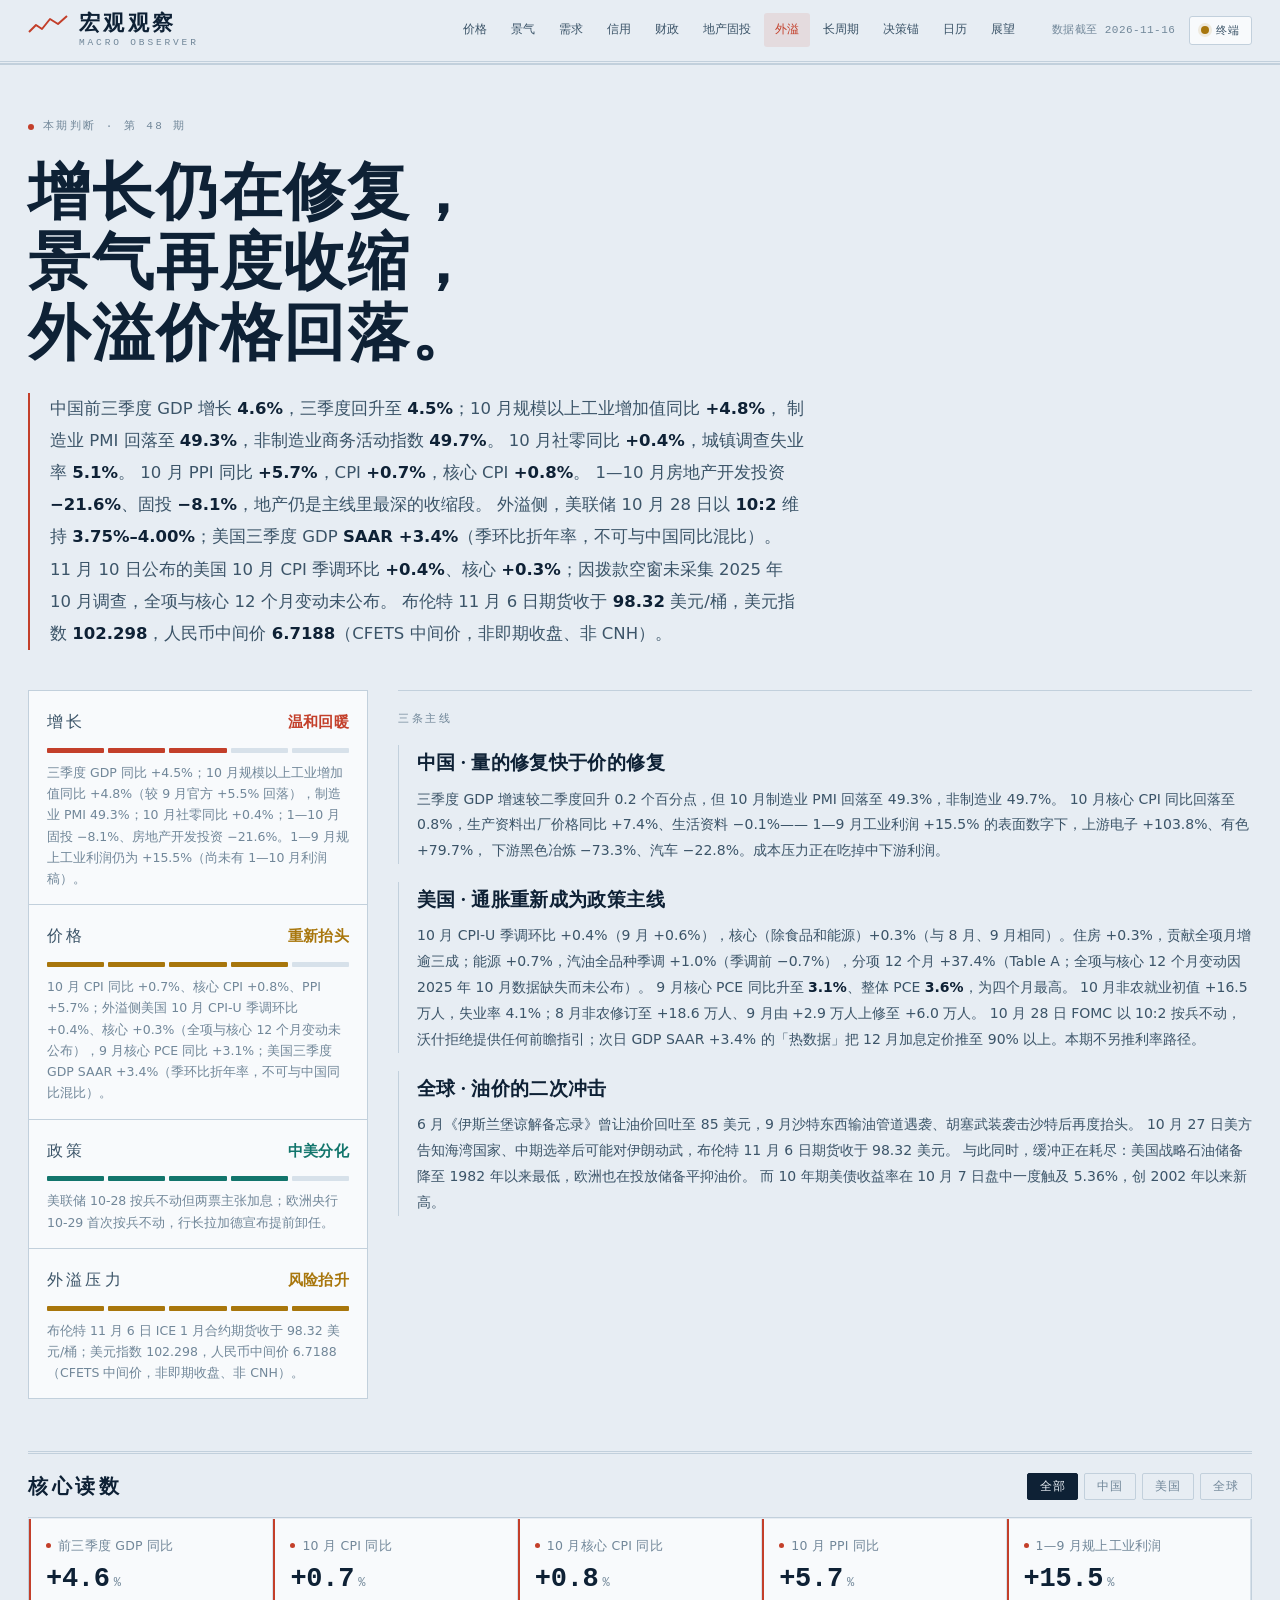
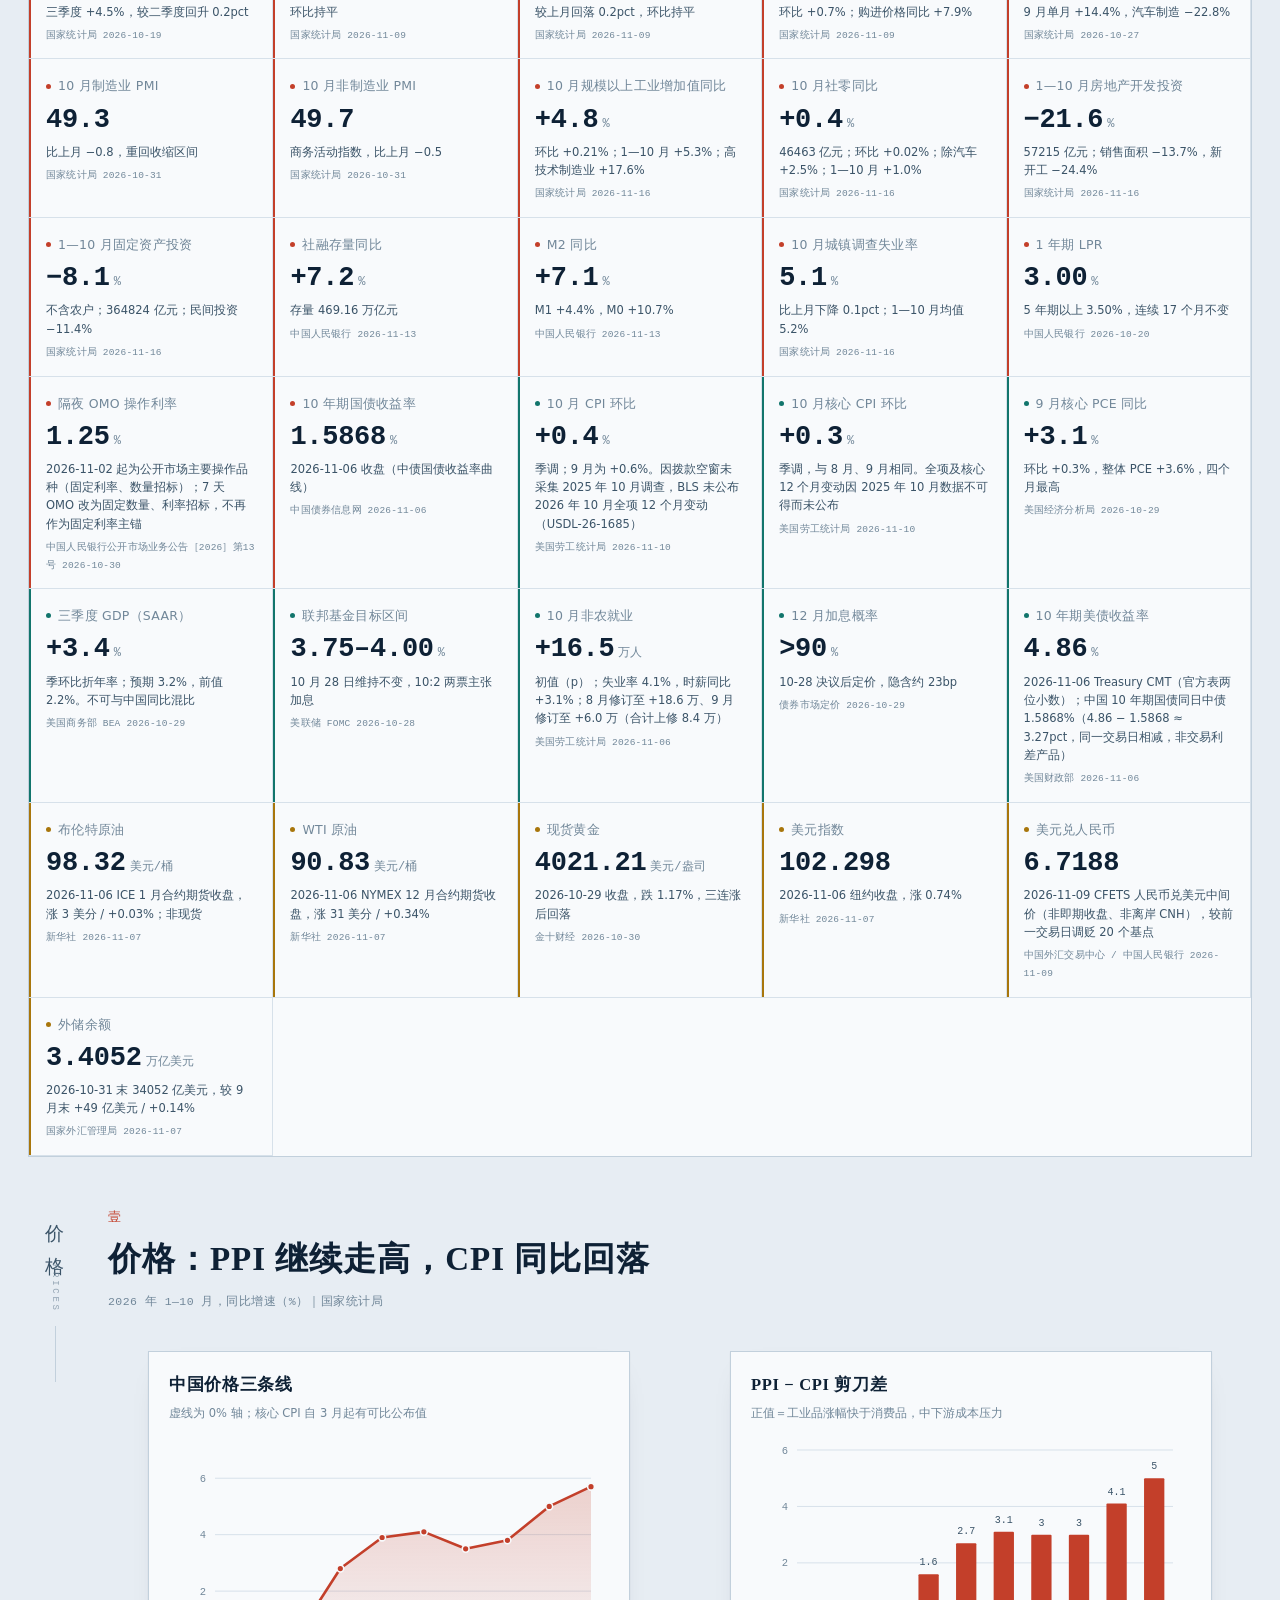
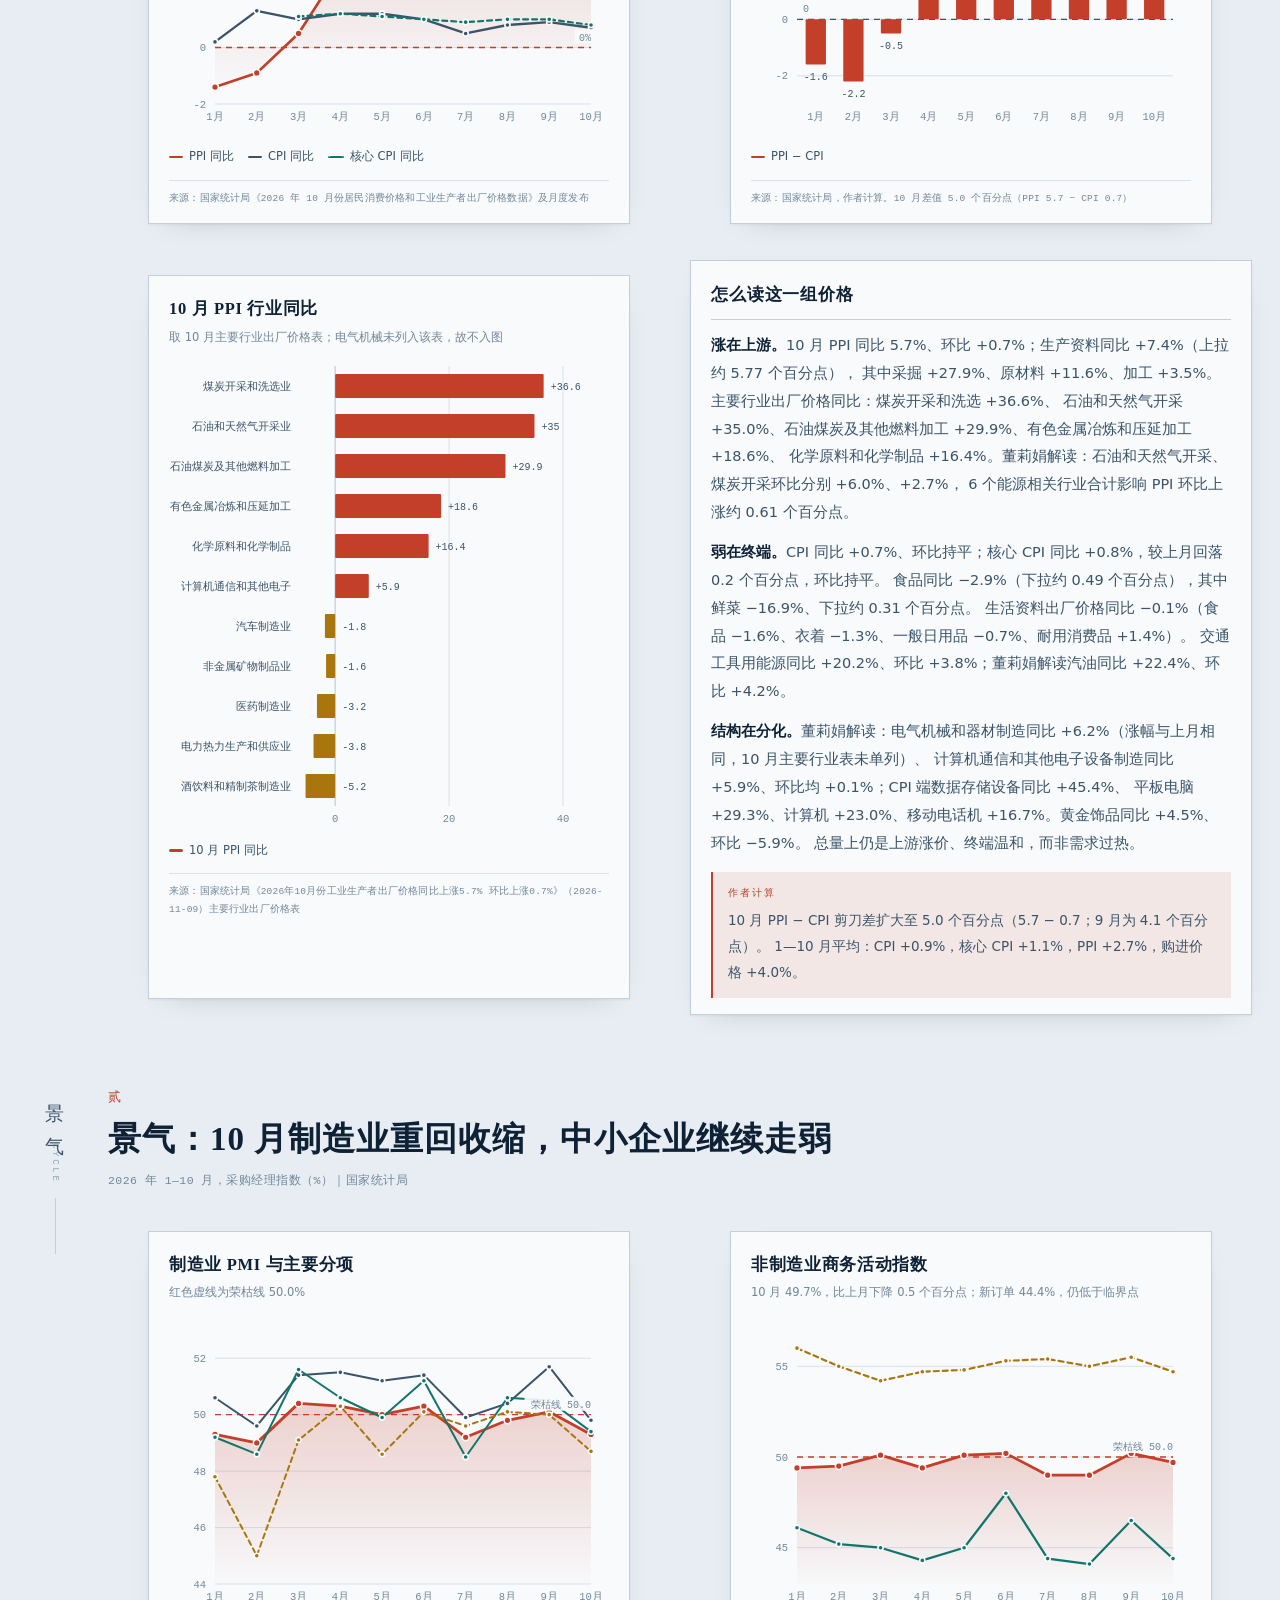
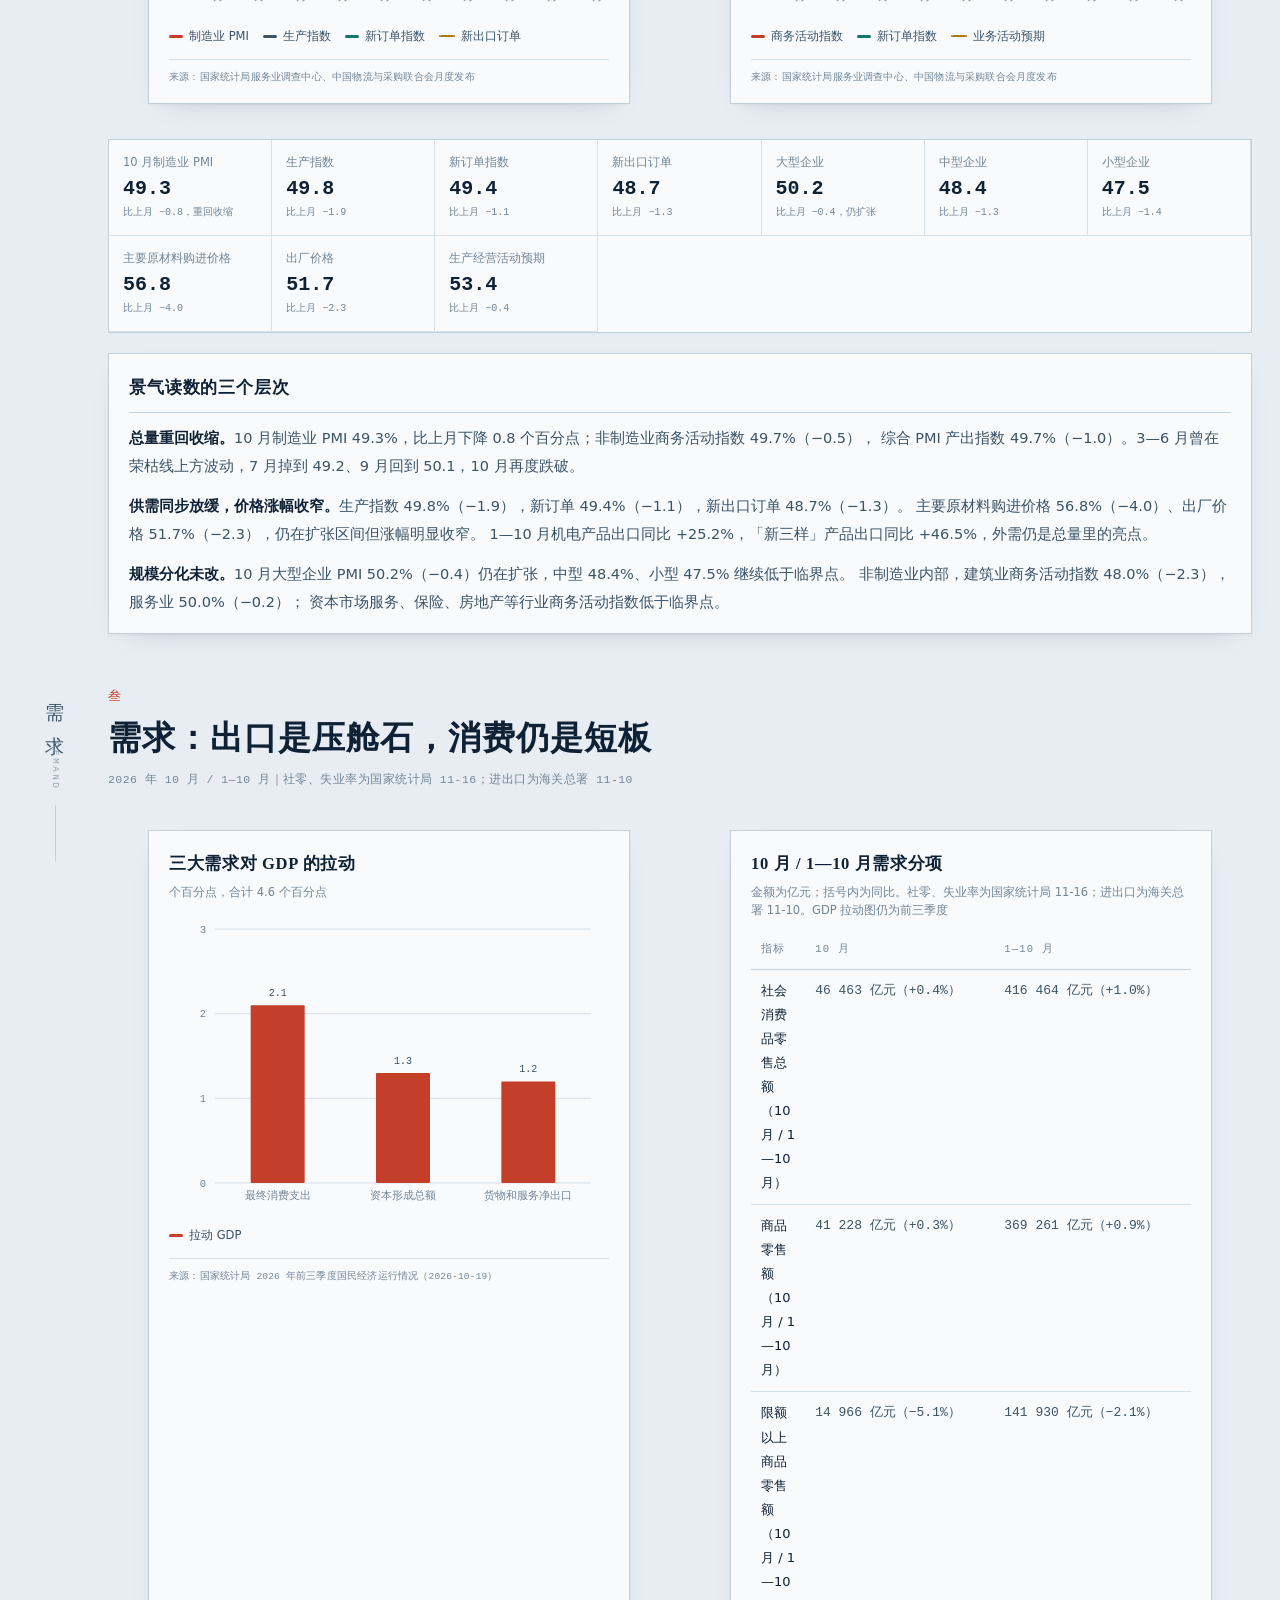
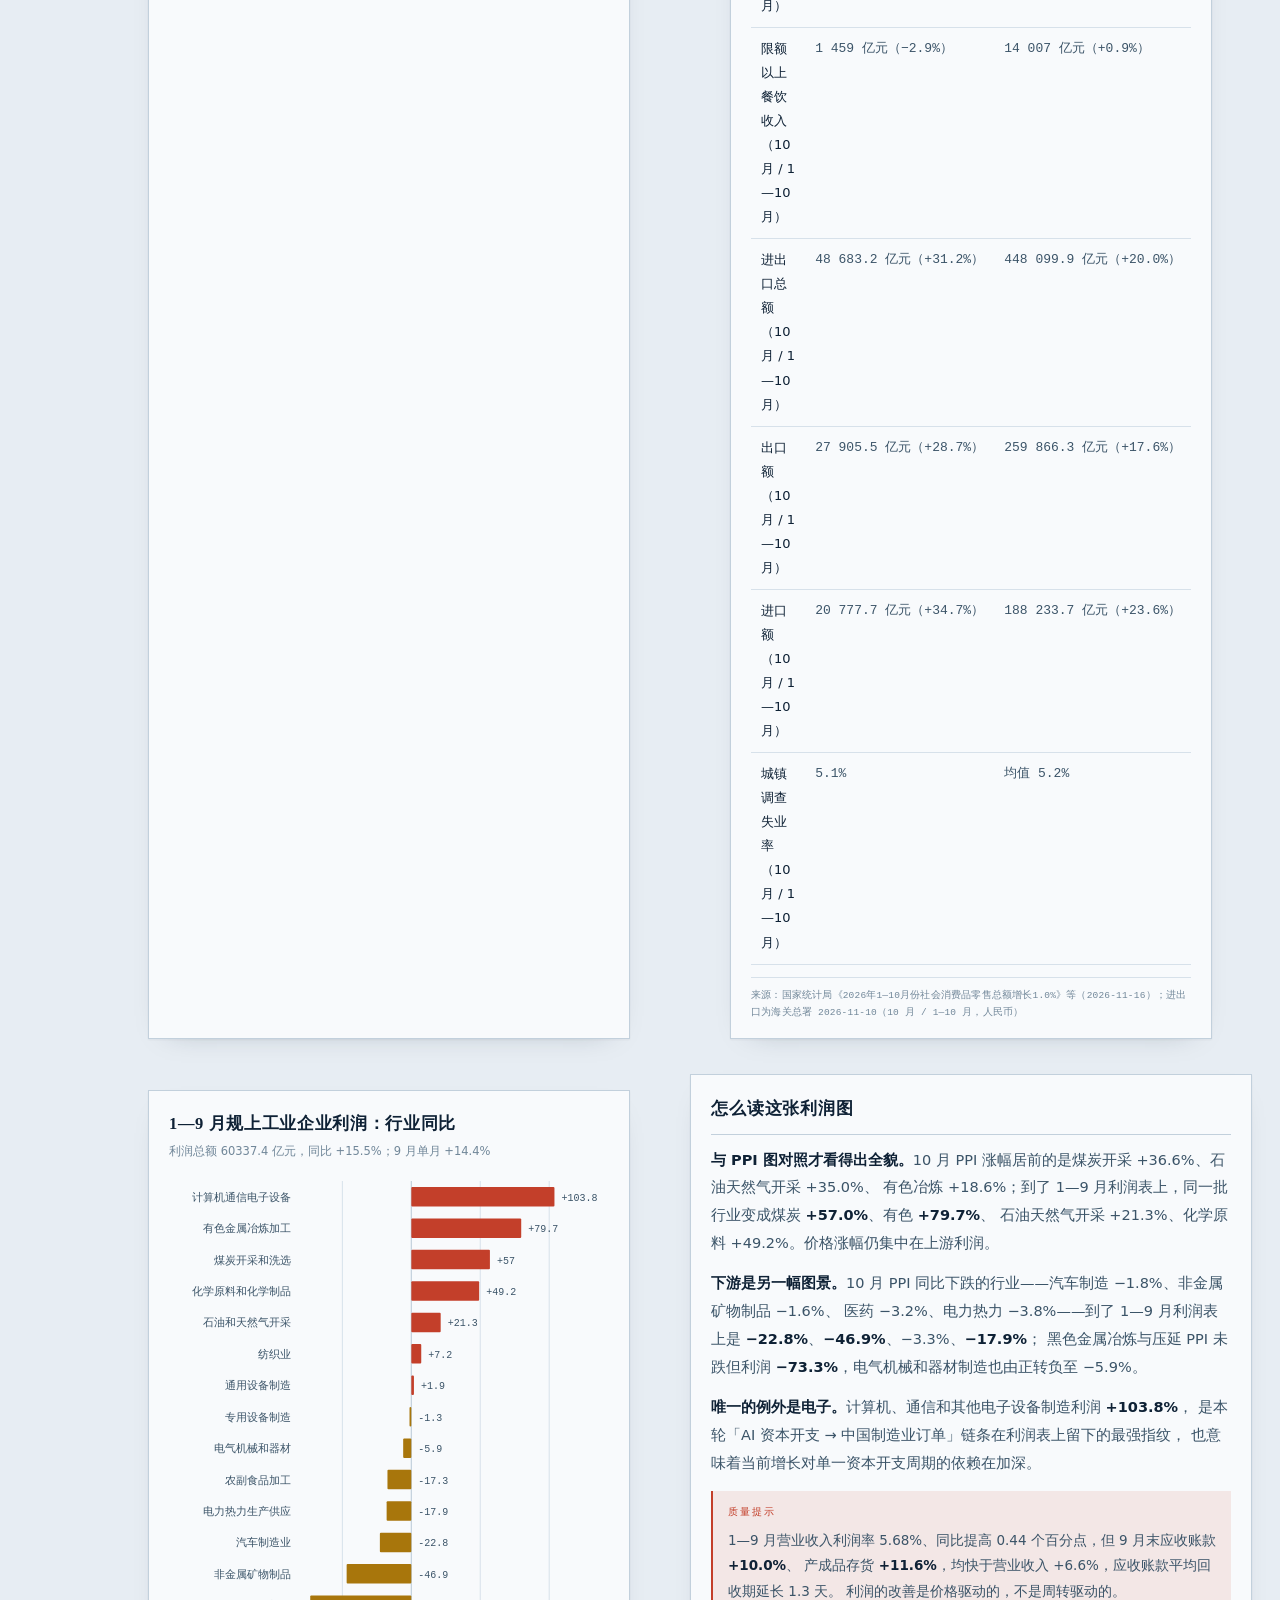
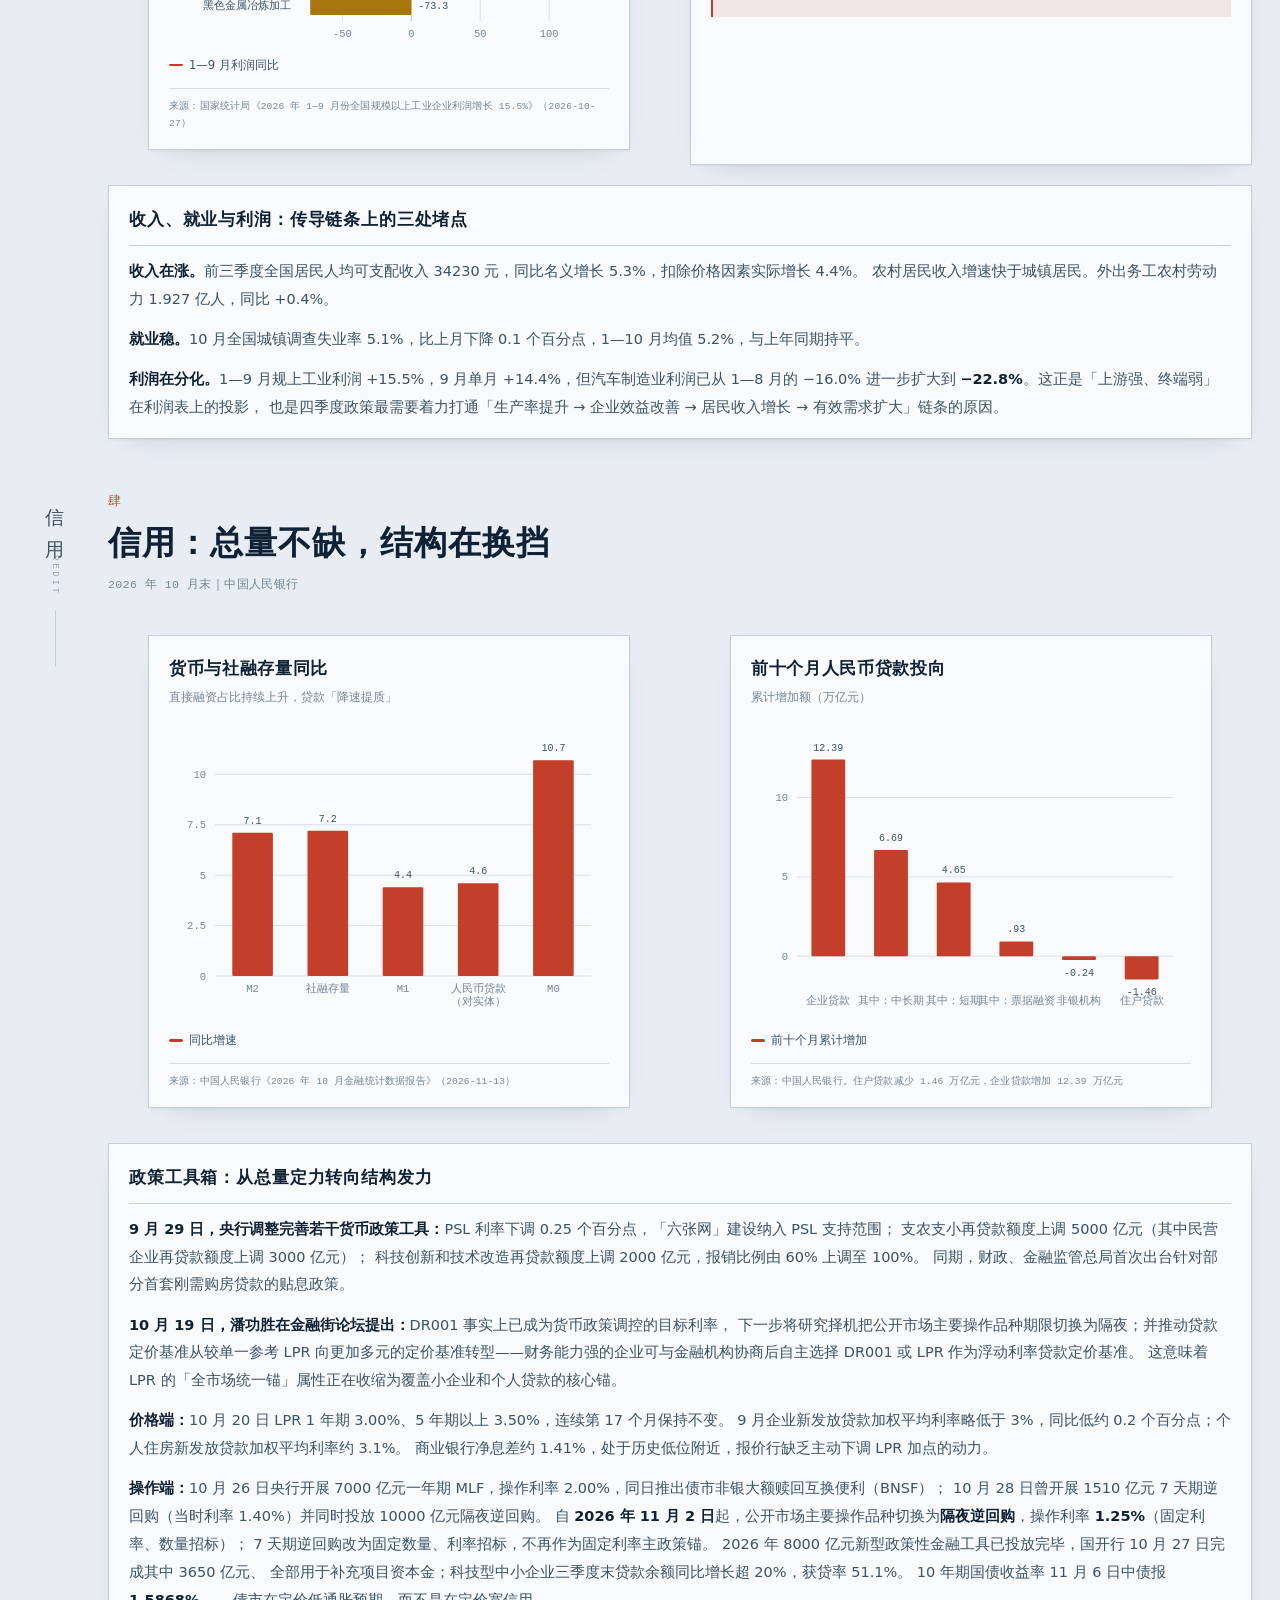
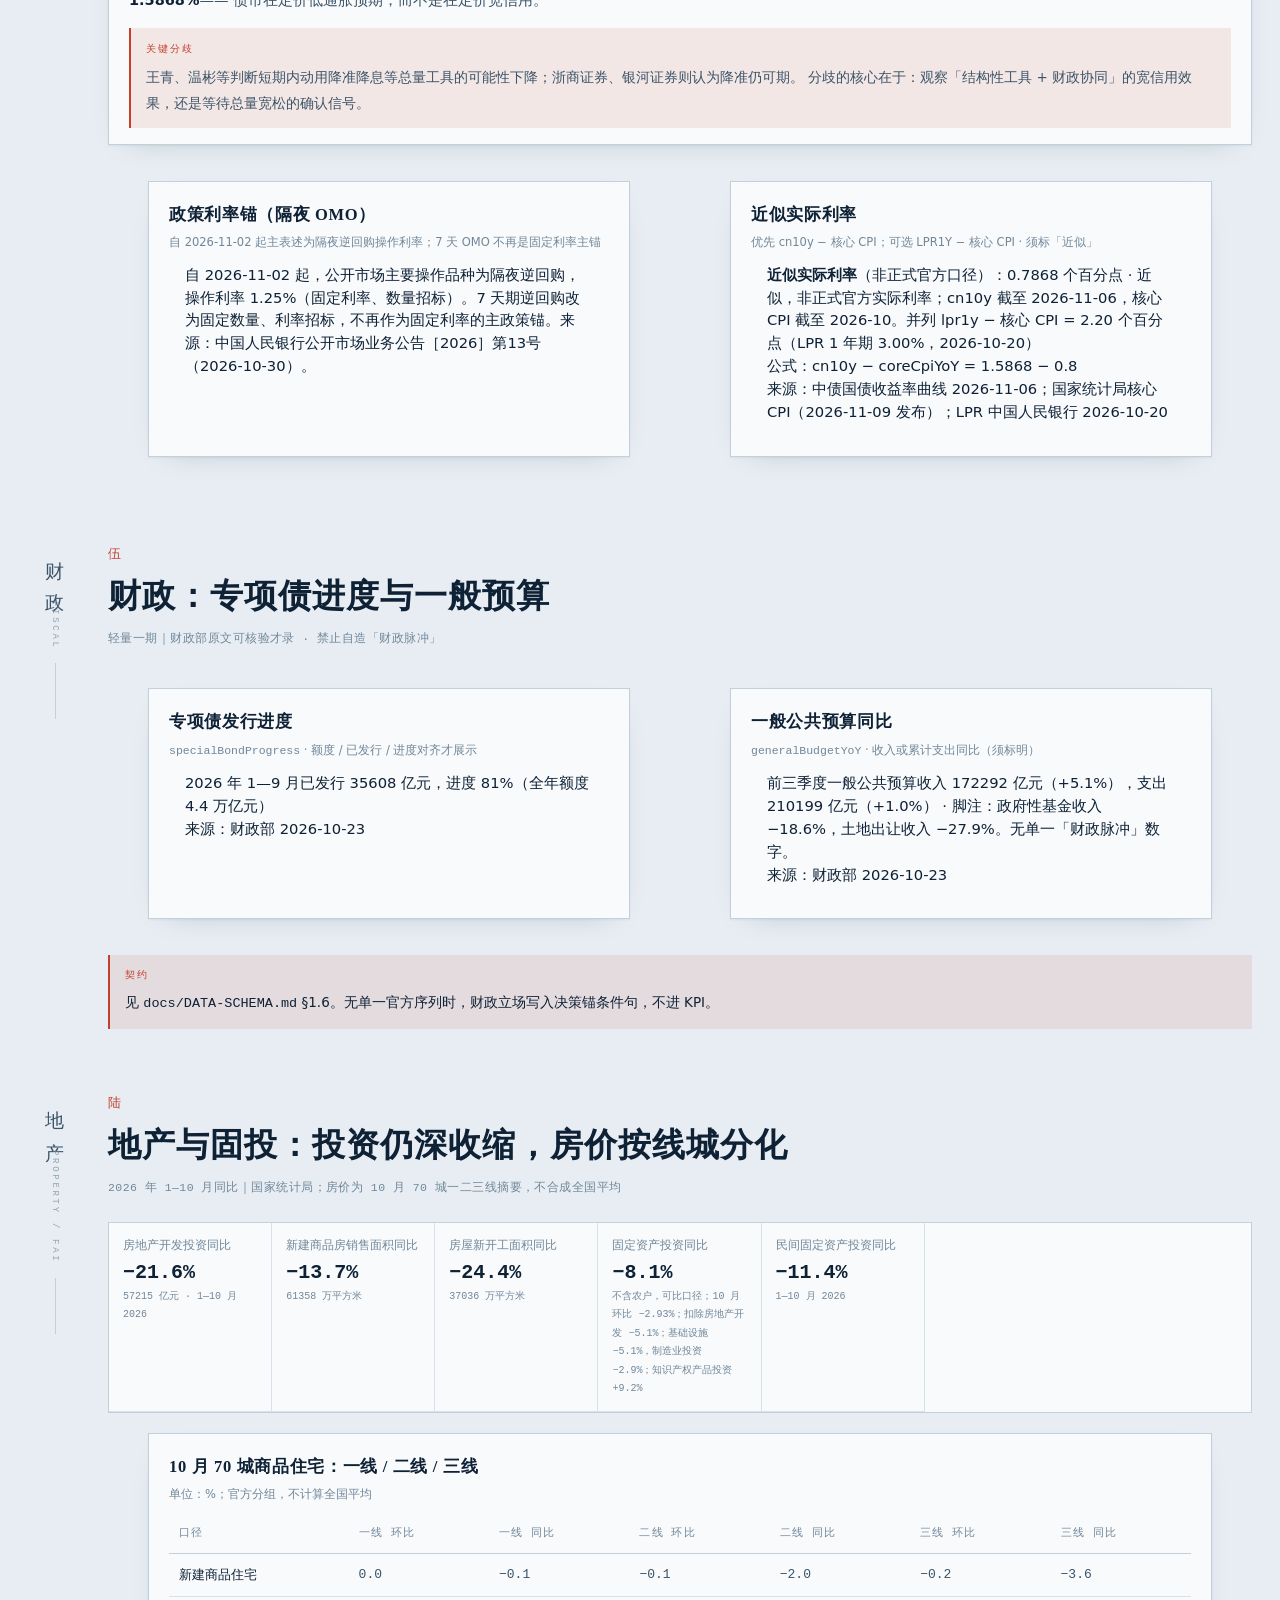
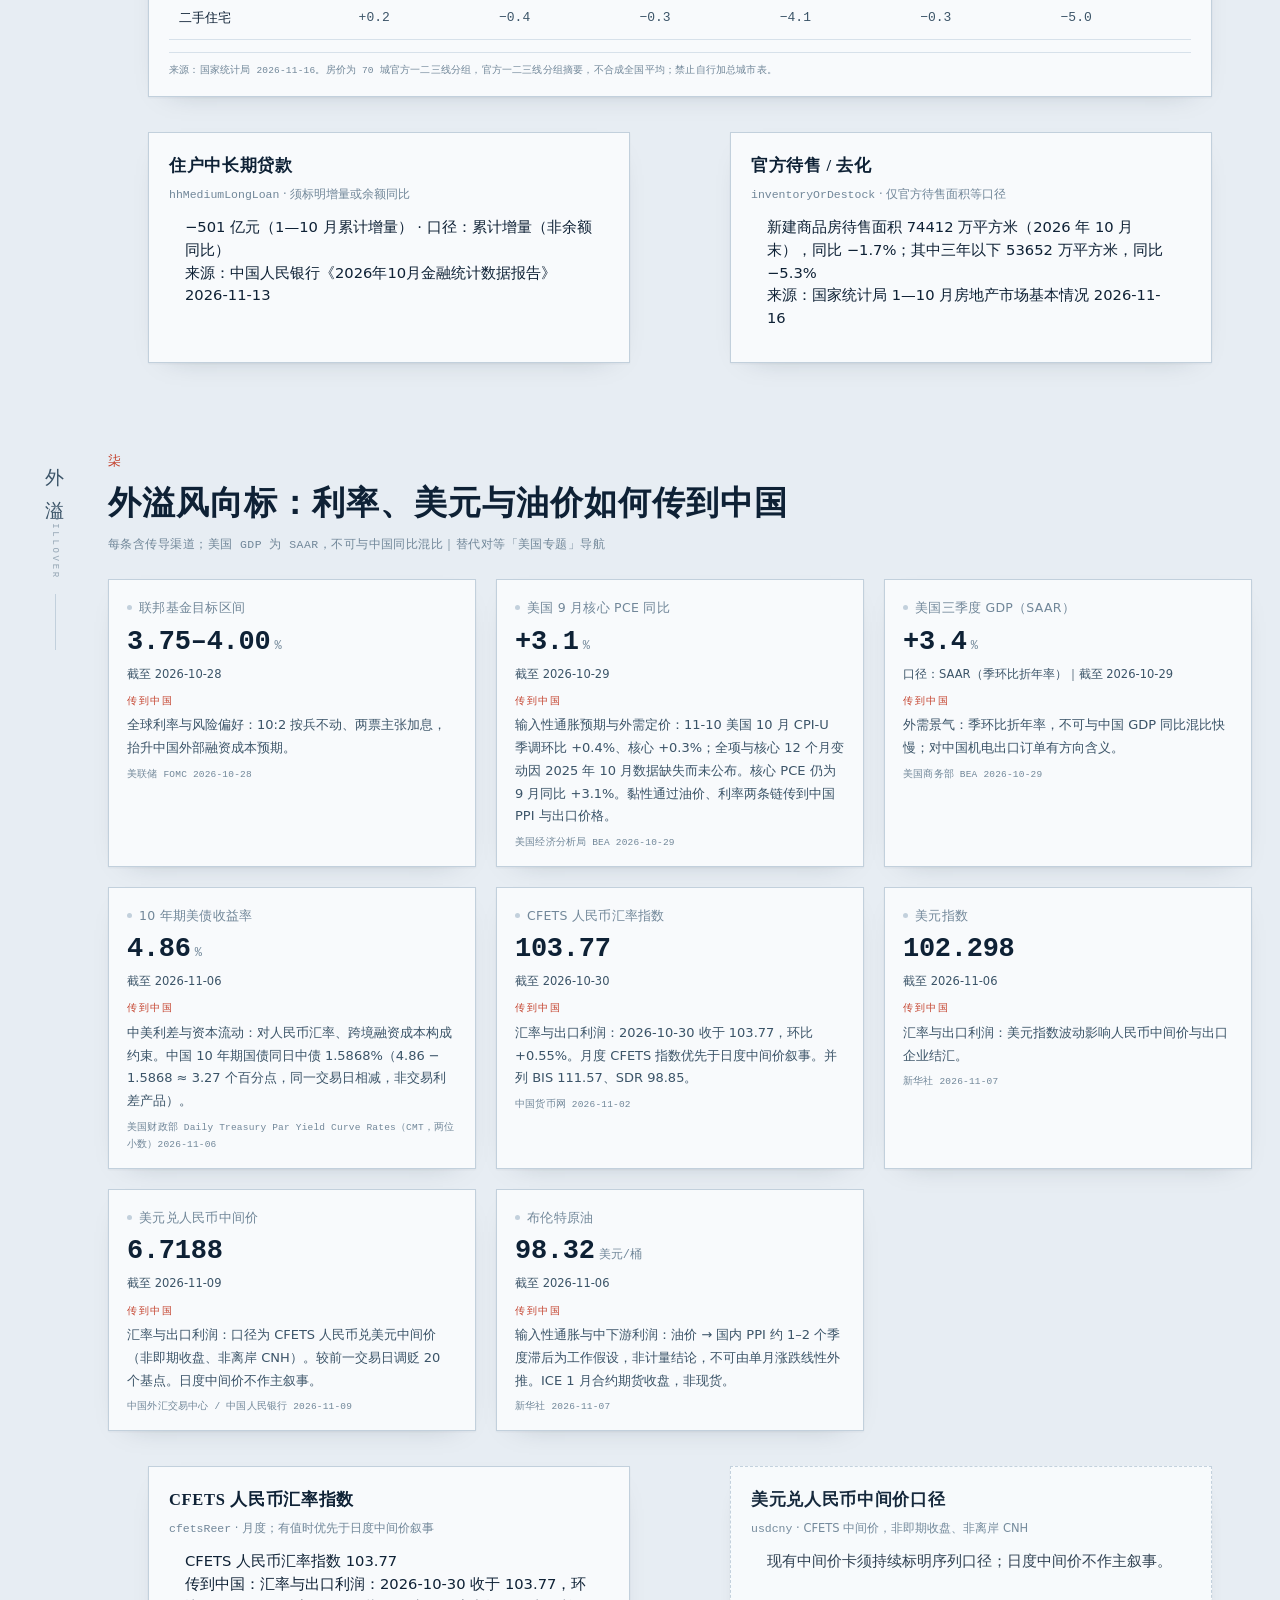
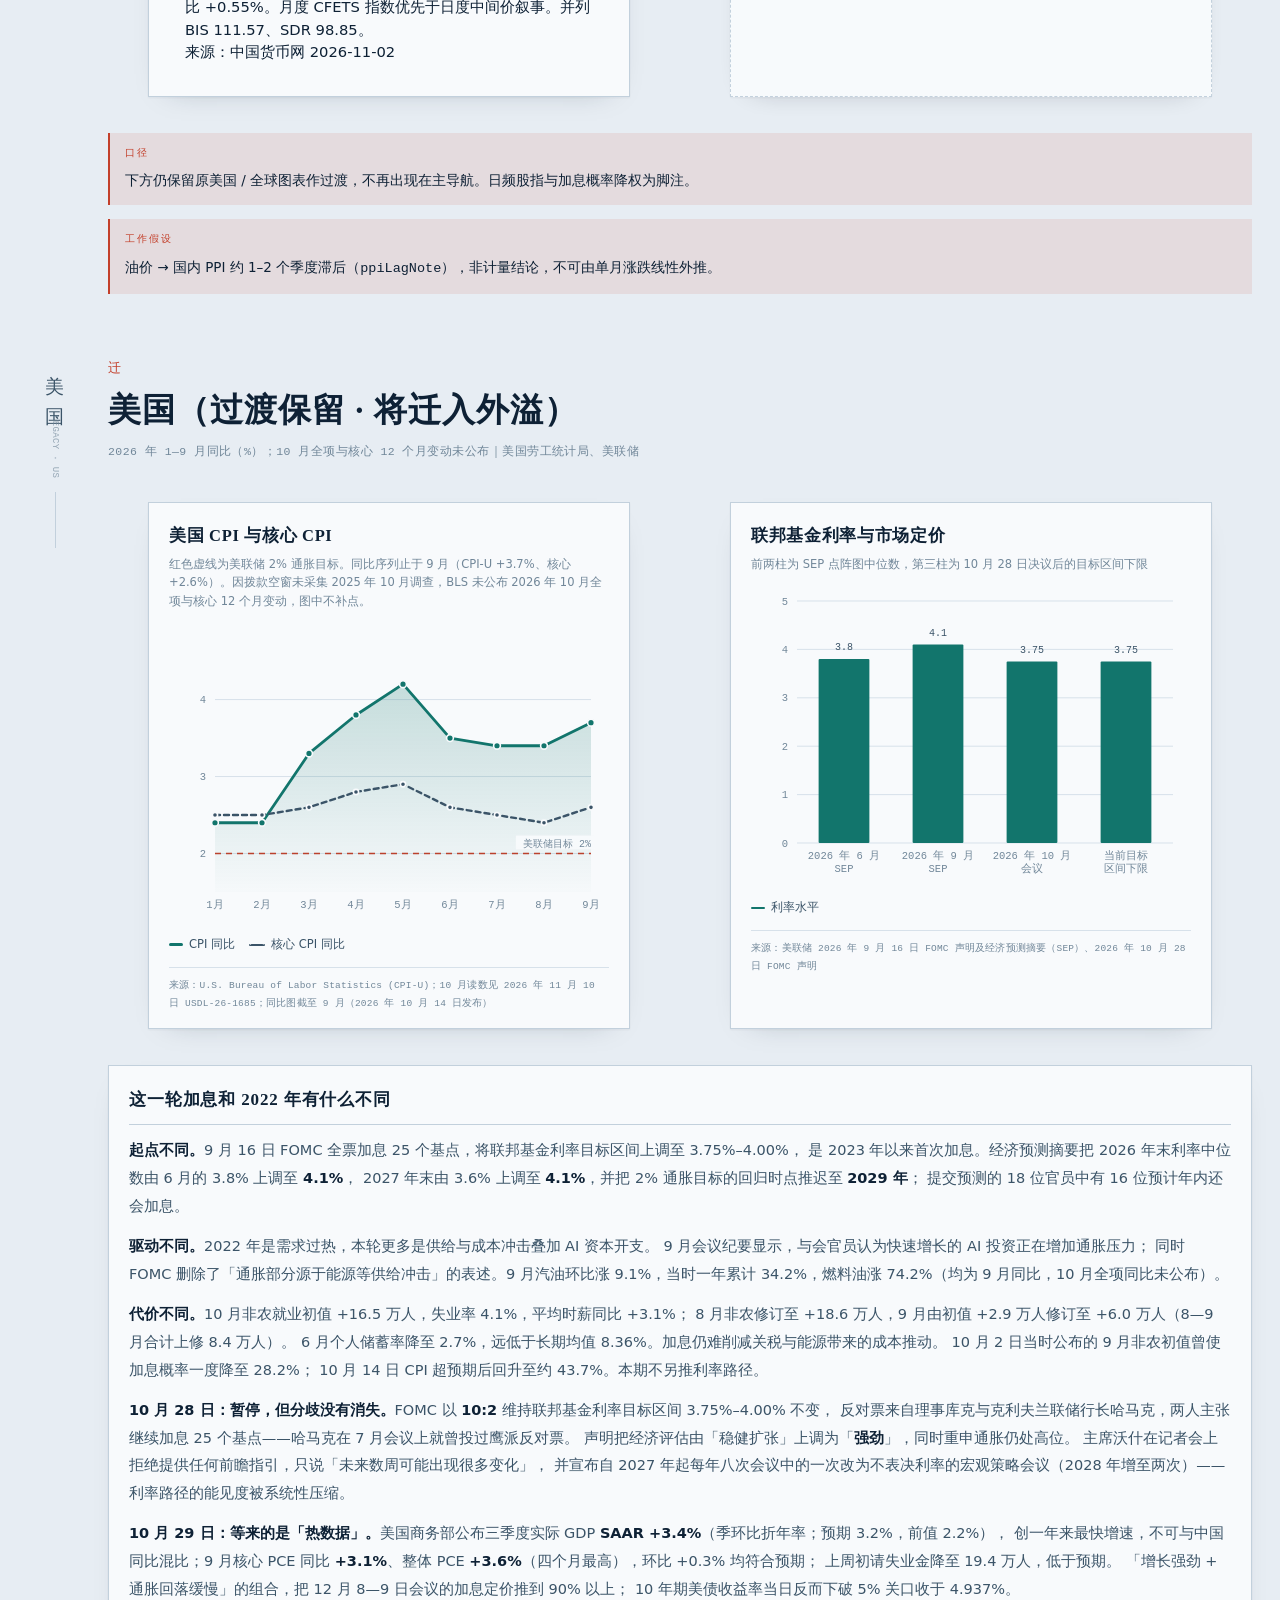
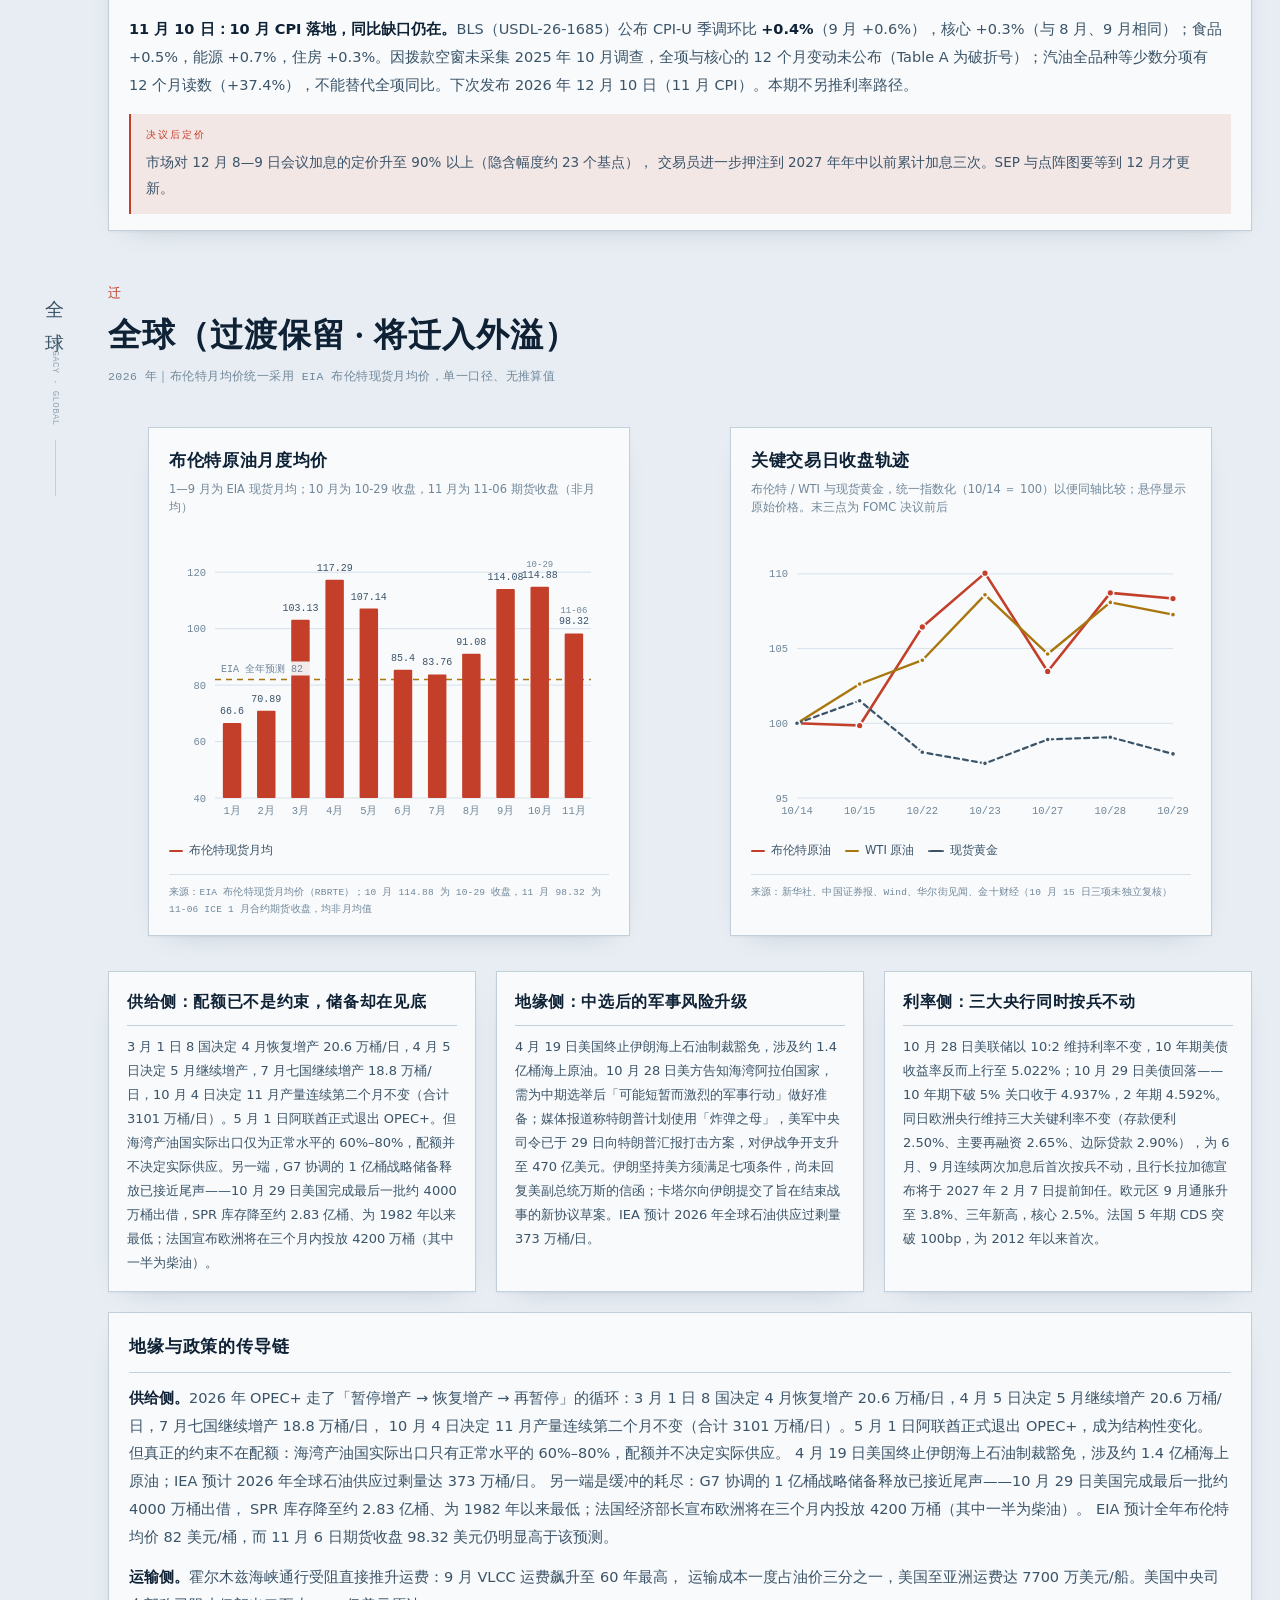
==== index.html @ fc5ed1f8 "data: 写入央行 10 月金融与统计局 10 月运行官方读数 按人民银行 2026-11-13 金融统计与统计局 2026-11-16 运行稿转录 10 月/1—10 月读数，更新 dataCut" ====
<!DOCTYPE html>
<html lang="zh-CN">
<head>
<meta charset="utf-8">
<meta name="viewport" content="width=device-width, initial-scale=1">
<title>宏观观察 Macro Observer · 宏观经济观察</title>
<meta name="description" content="宏观经济观察台：中国主线（增长、价格、信用、地产固投），美国与全球作外溢风向标；含长周期坐标与决策锚。数据截至 2026 年 11 月 16 日。">
<meta name="color-scheme" content="light dark">
<link rel="stylesheet" href="assets/styles.css?v=56">
<link rel="icon" href="data:image/svg+xml,<svg xmlns='http://www.w3.org/2000/svg' viewBox='0 0 32 32'><rect width='32' height='32' fill='%230E2135'/><path d='M6 22 L12 13 L18 18 L26 8' stroke='%23E4674E' stroke-width='2.5' fill='none'/></svg>">
</head>
<body>
<a class="skip" href="#main">跳到主要内容</a>

<header class="masthead">
  <div class="masthead-inner">
    <div class="brand">
      <span class="brand-mark" aria-hidden="true">
        <svg viewBox="0 0 40 24" width="40" height="24" role="presentation">
          <path d="M1 19 L8 12 L14 16 L22 6 L30 11 L39 3" fill="none" stroke="currentColor" stroke-width="2" stroke-linejoin="round"/>
        </svg>
      </span>
      <span class="brand-text">
        <b>宏观观察</b>
        <i>MACRO&nbsp;OBSERVER</i>
      </span>
    </div>
    <nav class="masthead-nav" aria-label="栏目导航">
      <a href="#price">价格</a>
      <a href="#cycle">景气</a>
      <a href="#demand">需求</a>
      <a href="#credit">信用</a>
      <a href="#fiscal">财政</a>
      <a href="#property">地产固投</a>
      <a href="#spillover">外溢</a>
      <a href="#long-cycle">长周期</a>
      <a href="#decision">决策锚</a>
      <a href="#calendar">日历</a>
      <a href="#risks">展望</a>
    </nav>
    <div class="masthead-meta">
      <span class="stamp" id="stamp">数据截至 2026-11-16</span>
      <button class="theme-btn" id="theme-btn" type="button" aria-pressed="false">
        <span class="theme-btn-dot" aria-hidden="true"></span><span id="theme-label">终端</span>
      </button>
    </div>
  </div>
</header>

<main id="main">

  <!-- ============ HERO ============ -->
  <section class="hero">
    <p class="eyebrow"><span class="eyebrow-dot" aria-hidden="true"></span>本期判断 · 第 48 期</p>
    <h1 class="hero-title">增长仍在修复，<br>景气再度收缩，<br>外溢价格回落。</h1>
    <p class="hero-lede">
      中国前三季度 GDP 增长 <b>4.6%</b>，三季度回升至 <b>4.5%</b>；10 月规模以上工业增加值同比 <b>+4.8%</b>，
      制造业 PMI 回落至 <b>49.3%</b>，非制造业商务活动指数 <b>49.7%</b>。
      10 月社零同比 <b>+0.4%</b>，城镇调查失业率 <b>5.1%</b>。
      10 月 PPI 同比 <b>+5.7%</b>，CPI <b>+0.7%</b>，核心 CPI <b>+0.8%</b>。
      1—10 月房地产开发投资 <b>−21.6%</b>、固投 <b>−8.1%</b>，地产仍是主线里最深的收缩段。
      外溢侧，美联储 10 月 28 日以 <b>10:2</b> 维持 <b>3.75%–4.00%</b>；美国三季度 GDP <b>SAAR +3.4%</b>（季环比折年率，不可与中国同比混比）。
      11 月 10 日公布的美国 10 月 CPI 季调环比 <b>+0.4%</b>、核心 <b>+0.3%</b>；因拨款空窗未采集 2025 年 10 月调查，全项与核心 12 个月变动未公布。
      布伦特 11 月 6 日期货收于 <b>98.32</b> 美元/桶，美元指数 <b>102.298</b>，人民币中间价 <b>6.7188</b>（CFETS 中间价，非即期收盘、非 CNH）。
    </p>

    <div class="hero-main">
      <div class="hero-gauges" id="gauges" role="list" aria-label="四大宏观状态评估"></div>

      <aside class="hero-thesis">
        <h2 class="hero-thesis-h">三条主线</h2>
        <ol class="thesis">
          <li>
            <b>中国 · 量的修复快于价的修复</b>
            <p>三季度 GDP 增速较二季度回升 0.2 个百分点，但 10 月制造业 PMI 回落至 49.3%，非制造业 49.7%。
               10 月核心 CPI 同比回落至 0.8%，生产资料出厂价格同比 +7.4%、生活资料 −0.1%——
               1—9 月工业利润 +15.5% 的表面数字下，上游电子 +103.8%、有色 +79.7%，
               下游黑色冶炼 −73.3%、汽车 −22.8%。成本压力正在吃掉中下游利润。</p>
          </li>
          <li>
            <b>美国 · 通胀重新成为政策主线</b>
            <p>10 月 CPI-U 季调环比 +0.4%（9 月 +0.6%），核心（除食品和能源）+0.3%（与 8 月、9 月相同）。住房 +0.3%，贡献全项月增逾三成；能源 +0.7%，汽油全品种季调 +1.0%（季调前 −0.7%），分项 12 个月 +37.4%（Table A；全项与核心 12 个月变动因 2025 年 10 月数据缺失而未公布）。
               9 月核心 PCE 同比升至 <b>3.1%</b>、整体 PCE <b>3.6%</b>，为四个月最高。
               10 月非农就业初值 +16.5 万人，失业率 4.1%；8 月非农修订至 +18.6 万人、9 月由 +2.9 万人上修至 +6.0 万人。
               10 月 28 日 FOMC 以 10:2 按兵不动，沃什拒绝提供任何前瞻指引；次日 GDP SAAR +3.4% 的「热数据」把 12 月加息定价推至 90% 以上。本期不另推利率路径。</p>
          </li>
          <li>
            <b>全球 · 油价的二次冲击</b>
            <p>6 月《伊斯兰堡谅解备忘录》曾让油价回吐至 85 美元，9 月沙特东西输油管道遇袭、胡塞武装袭击沙特后再度抬头。
               10 月 27 日美方告知海湾国家、中期选举后可能对伊朗动武，布伦特 11 月 6 日期货收于 98.32 美元。
               与此同时，缓冲正在耗尽：美国战略石油储备降至 1982 年以来最低，欧洲也在投放储备平抑油价。
               而 10 年期美债收益率在 10 月 7 日盘中一度触及 5.36%，创 2002 年以来新高。</p>
          </li>
        </ol>
      </aside>
    </div>
  </section>

  <!-- ============ KPI ============ -->
  <section class="kpi-section" aria-label="核心指标仪表">
    <div class="kpi-head">
      <h2 class="kpi-title">核心读数</h2>
      <div class="kpi-filters" role="group" aria-label="按经济体筛选">
        <button type="button" class="chip is-active" data-filter="all">全部</button>
        <button type="button" class="chip" data-filter="cn">中国</button>
        <button type="button" class="chip" data-filter="us">美国</button>
        <button type="button" class="chip" data-filter="global">全球</button>
      </div>
    </div>
    <div class="kpi-grid" id="kpi-grid"></div>
  </section>

  <!-- ============ 价格 ============ -->
  <section class="section" id="price">
    <div class="rail" aria-hidden="true"><span class="rail-label">价　格</span><span class="rail-en">PRICES</span></div>
    <div class="section-body">
      <header class="section-head">
        <span class="section-idx">壹</span>
        <h2>价格：PPI 继续走高，CPI 同比回落</h2>
        <p class="section-sub">2026 年 1—10 月，同比增速（%）｜国家统计局</p>
      </header>

      <div class="grid-2">
        <figure class="panel">
          <figcaption>
            <h3>中国价格三条线</h3>
            <span class="fig-note">虚线为 0% 轴；核心 CPI 自 3 月起有可比公布值</span>
          </figcaption>
          <div class="chart" id="chart-cn-prices" data-chart="cnPrices"></div>
          <p class="fig-src">来源：国家统计局《2026 年 10 月份居民消费价格和工业生产者出厂价格数据》及月度发布</p>
        </figure>

        <figure class="panel">
          <figcaption>
            <h3>PPI − CPI 剪刀差</h3>
            <span class="fig-note">正值＝工业品涨幅快于消费品，中下游成本压力</span>
          </figcaption>
          <div class="chart" id="chart-scissors" data-chart="scissors"></div>
          <p class="fig-src">来源：国家统计局，作者计算。10 月差值 5.0 个百分点（PPI 5.7 − CPI 0.7）</p>
        </figure>
      </div>

      <div class="grid-2">
        <figure class="panel">
          <figcaption>
            <h3>10 月 PPI 行业同比</h3>
            <span class="fig-note">取 10 月主要行业出厂价格表；电气机械未列入该表，故不入图</span>
          </figcaption>
          <div class="chart chart-tall" id="chart-ppi-industry" data-chart="ppiIndustry"></div>
          <p class="fig-src">来源：国家统计局《2026年10月份工业生产者出厂价格同比上涨5.7% 环比上涨0.7%》（2026-11-09）主要行业出厂价格表</p>
        </figure>

        <div class="panel panel-prose">
          <h3 class="panel-h">怎么读这一组价格</h3>
          <p><b>涨在上游。</b>10 月 PPI 同比 5.7%、环比 +0.7%；生产资料同比 +7.4%（上拉约 5.77 个百分点），
             其中采掘 +27.9%、原材料 +11.6%、加工 +3.5%。主要行业出厂价格同比：煤炭开采和洗选 +36.6%、
             石油和天然气开采 +35.0%、石油煤炭及其他燃料加工 +29.9%、有色金属冶炼和压延加工 +18.6%、
             化学原料和化学制品 +16.4%。董莉娟解读：石油和天然气开采、煤炭开采环比分别 +6.0%、+2.7%，
             6 个能源相关行业合计影响 PPI 环比上涨约 0.61 个百分点。</p>
          <p><b>弱在终端。</b>CPI 同比 +0.7%、环比持平；核心 CPI 同比 +0.8%，较上月回落 0.2 个百分点，环比持平。
             食品同比 −2.9%（下拉约 0.49 个百分点），其中鲜菜 −16.9%、下拉约 0.31 个百分点。
             生活资料出厂价格同比 −0.1%（食品 −1.6%、衣着 −1.3%、一般日用品 −0.7%、耐用消费品 +1.4%）。
             交通工具用能源同比 +20.2%、环比 +3.8%；董莉娟解读汽油同比 +22.4%、环比 +4.2%。</p>
          <p><b>结构在分化。</b>董莉娟解读：电气机械和器材制造同比 +6.2%（涨幅与上月相同，10 月主要行业表未单列）、
             计算机通信和其他电子设备制造同比 +5.9%、环比均 +0.1%；CPI 端数据存储设备同比 +45.4%、
             平板电脑 +29.3%、计算机 +23.0%、移动电话机 +16.7%。黄金饰品同比 +4.5%、环比 −5.9%。
             总量上仍是上游涨价、终端温和，而非需求过热。</p>
          <p class="callout">
            <span class="callout-tag">作者计算</span>
            10 月 PPI − CPI 剪刀差扩大至 5.0 个百分点（5.7 − 0.7；9 月为 4.1 个百分点）。
            1—10 月平均：CPI +0.9%，核心 CPI +1.1%，PPI +2.7%，购进价格 +4.0%。
          </p>
        </div>
      </div>
    </div>
  </section>

  <!-- ============ 景气 ============ -->
  <section class="section" id="cycle">
    <div class="rail" aria-hidden="true"><span class="rail-label">景　气</span><span class="rail-en">CYCLE</span></div>
    <div class="section-body">
      <header class="section-head">
        <span class="section-idx">贰</span>
        <h2>景气：10 月制造业重回收缩，中小企业继续走弱</h2>
        <p class="section-sub">2026 年 1—10 月，采购经理指数（%）｜国家统计局</p>
      </header>

      <div class="grid-2">
        <figure class="panel">
          <figcaption>
            <h3>制造业 PMI 与主要分项</h3>
            <span class="fig-note">红色虚线为荣枯线 50.0%</span>
          </figcaption>
          <div class="chart" id="chart-cn-pmi" data-chart="cnPmi"></div>
          <p class="fig-src">来源：国家统计局服务业调查中心、中国物流与采购联合会月度发布</p>
        </figure>

        <figure class="panel">
          <figcaption>
            <h3>非制造业商务活动指数</h3>
            <span class="fig-note">10 月 49.7%，比上月下降 0.5 个百分点；新订单 44.4%，仍低于临界点</span>
          </figcaption>
          <div class="chart" id="chart-nm" data-chart="nonMfg"></div>
          <p class="fig-src">来源：国家统计局服务业调查中心、中国物流与采购联合会月度发布</p>
        </figure>
      </div>

      <div class="stat-row" id="pmi-stats"></div>

      <div class="panel panel-prose">
        <h3 class="panel-h">景气读数的三个层次</h3>
        <p><b>总量重回收缩。</b>10 月制造业 PMI 49.3%，比上月下降 0.8 个百分点；非制造业商务活动指数 49.7%（−0.5），
           综合 PMI 产出指数 49.7%（−1.0）。3—6 月曾在荣枯线上方波动，7 月掉到 49.2、9 月回到 50.1，10 月再度跌破。</p>
        <p><b>供需同步放缓，价格涨幅收窄。</b>生产指数 49.8%（−1.9），新订单 49.4%（−1.1），新出口订单 48.7%（−1.3）。
           主要原材料购进价格 56.8%（−4.0）、出厂价格 51.7%（−2.3），仍在扩张区间但涨幅明显收窄。
           1—10 月机电产品出口同比 +25.2%，「新三样」产品出口同比 +46.5%，外需仍是总量里的亮点。</p>
        <p><b>规模分化未改。</b>10 月大型企业 PMI 50.2%（−0.4）仍在扩张，中型 48.4%、小型 47.5% 继续低于临界点。
           非制造业内部，建筑业商务活动指数 48.0%（−2.3），服务业 50.0%（−0.2）；
           资本市场服务、保险、房地产等行业商务活动指数低于临界点。</p>
      </div>
    </div>
  </section>

  <!-- ============ 需求 ============ -->
  <section class="section" id="demand">
    <div class="rail" aria-hidden="true"><span class="rail-label">需　求</span><span class="rail-en">DEMAND</span></div>
    <div class="section-body">
      <header class="section-head">
        <span class="section-idx">叁</span>
        <h2>需求：出口是压舱石，消费仍是短板</h2>
        <p class="section-sub">2026 年 10 月 / 1—10 月｜社零、失业率为国家统计局 11-16；进出口为海关总署 11-10</p>
      </header>

      <div class="grid-2">
        <figure class="panel">
          <figcaption>
            <h3>三大需求对 GDP 的拉动</h3>
            <span class="fig-note">个百分点，合计 4.6 个百分点</span>
          </figcaption>
          <div class="chart" id="chart-demand" data-chart="demand"></div>
          <p class="fig-src">来源：国家统计局 2026 年前三季度国民经济运行情况（2026-10-19）</p>
        </figure>

        <figure class="panel">
          <figcaption>
            <h3>10 月 / 1—10 月需求分项</h3>
            <span class="fig-note">金额为亿元；括号内为同比。社零、失业率为国家统计局 11-16；进出口为海关总署 11-10。GDP 拉动图仍为前三季度</span>
          </figcaption>
          <div class="table-wrap">
            <table class="data-table" id="table-demand">
              <caption class="sr-only">10 月及 1—10 月的需求分项数据：社零、失业率与进出口时期已对齐</caption>
            </table>
          </div>
          <p class="fig-src">来源：国家统计局《2026年1—10月份社会消费品零售总额增长1.0%》等（2026-11-16）；进出口为海关总署 2026-11-10（10 月 / 1—10 月，人民币）</p>
        </figure>
      </div>

      <div class="grid-2">
        <figure class="panel">
          <figcaption>
            <h3>1—9 月规上工业企业利润：行业同比</h3>
            <span class="fig-note">利润总额 60337.4 亿元，同比 +15.5%；9 月单月 +14.4%</span>
          </figcaption>
          <div class="chart chart-tall" id="chart-industry-profit" data-chart="industryProfit"></div>
          <p class="fig-src">来源：国家统计局《2026 年 1—9 月份全国规模以上工业企业利润增长 15.5%》（2026-10-27）</p>
        </figure>

        <div class="panel panel-prose">
          <h3 class="panel-h">怎么读这张利润图</h3>
          <p><b>与 PPI 图对照才看得出全貌。</b>10 月 PPI 涨幅居前的是煤炭开采 +36.6%、石油天然气开采 +35.0%、
             有色冶炼 +18.6%；到了 1—9 月利润表上，同一批行业变成煤炭 <b>+57.0%</b>、有色 <b>+79.7%</b>、
             石油天然气开采 +21.3%、化学原料 +49.2%。价格涨幅仍集中在上游利润。</p>
          <p><b>下游是另一幅图景。</b>10 月 PPI 同比下跌的行业——汽车制造 −1.8%、非金属矿物制品 −1.6%、
             医药 −3.2%、电力热力 −3.8%——到了 1—9 月利润表上是 <b>−22.8%</b>、<b>−46.9%</b>、−3.3%、<b>−17.9%</b>；
             黑色金属冶炼与压延 PPI 未跌但利润 <b>−73.3%</b>，电气机械和器材制造也由正转负至 −5.9%。</p>
          <p><b>唯一的例外是电子。</b>计算机、通信和其他电子设备制造利润 <b>+103.8%</b>，
             是本轮「AI 资本开支 → 中国制造业订单」链条在利润表上留下的最强指纹，
             也意味着当前增长对单一资本开支周期的依赖在加深。</p>
          <p class="callout">
            <span class="callout-tag">质量提示</span>
            1—9 月营业收入利润率 5.68%、同比提高 0.44 个百分点，但 9 月末应收账款 <b>+10.0%</b>、
            产成品存货 <b>+11.6%</b>，均快于营业收入 +6.6%，应收账款平均回收期延长 1.3 天。
            利润的改善是价格驱动的，不是周转驱动的。
          </p>
        </div>
      </div>

      <div class="panel panel-prose">
        <h3 class="panel-h">收入、就业与利润：传导链条上的三处堵点</h3>
        <p><b>收入在涨。</b>前三季度全国居民人均可支配收入 34230 元，同比名义增长 5.3%，扣除价格因素实际增长 4.4%。
           农村居民收入增速快于城镇居民。外出务工农村劳动力 1.927 亿人，同比 +0.4%。</p>
        <p><b>就业稳。</b>10 月全国城镇调查失业率 5.1%，比上月下降 0.1 个百分点，1—10 月均值 5.2%，与上年同期持平。</p>
        <p><b>利润在分化。</b>1—9 月规上工业利润 +15.5%，9 月单月 +14.4%，但汽车制造业利润已从 1—8 月的 −16.0%
           进一步扩大到 <b>−22.8%</b>。这正是「上游强、终端弱」在利润表上的投影，
           也是四季度政策最需要着力打通「生产率提升 → 企业效益改善 → 居民收入增长 → 有效需求扩大」链条的原因。</p>
      </div>
    </div>
  </section>

  <!-- ============ 信用 ============ -->
  <section class="section" id="credit">
    <div class="rail" aria-hidden="true"><span class="rail-label">信　用</span><span class="rail-en">CREDIT</span></div>
    <div class="section-body">
      <header class="section-head">
        <span class="section-idx">肆</span>
        <h2>信用：总量不缺，结构在换挡</h2>
        <p class="section-sub">2026 年 10 月末｜中国人民银行</p>
      </header>

      <div class="grid-2">
        <figure class="panel">
          <figcaption>
            <h3>货币与社融存量同比</h3>
            <span class="fig-note">直接融资占比持续上升，贷款「降速提质」</span>
          </figcaption>
          <div class="chart" id="chart-credit" data-chart="credit"></div>
          <p class="fig-src">来源：中国人民银行《2026 年 10 月金融统计数据报告》（2026-11-13）</p>
        </figure>

        <figure class="panel">
          <figcaption>
            <h3>前十个月人民币贷款投向</h3>
            <span class="fig-note">累计增加额（万亿元）</span>
          </figcaption>
          <div class="chart" id="chart-loans" data-chart="loans"></div>
          <p class="fig-src">来源：中国人民银行。住户贷款减少 1.46 万亿元，企业贷款增加 12.39 万亿元</p>
        </figure>
      </div>

      <div class="panel panel-prose">
        <h3 class="panel-h">政策工具箱：从总量定力转向结构发力</h3>
        <p><b>9 月 29 日，央行调整完善若干货币政策工具：</b>PSL 利率下调 0.25 个百分点，「六张网」建设纳入 PSL 支持范围；
           支农支小再贷款额度上调 5000 亿元（其中民营企业再贷款额度上调 3000 亿元）；
           科技创新和技术改造再贷款额度上调 2000 亿元，报销比例由 60% 上调至 100%。
           同期，财政、金融监管总局首次出台针对部分首套刚需购房贷款的贴息政策。</p>
        <p><b>10 月 19 日，潘功胜在金融街论坛提出：</b>DR001 事实上已成为货币政策调控的目标利率，
           下一步将研究择机把公开市场主要操作品种期限切换为隔夜；并推动贷款定价基准从较单一参考 LPR
           向更加多元的定价基准转型——财务能力强的企业可与金融机构协商后自主选择 DR001 或 LPR 作为浮动利率贷款定价基准。
           这意味着 LPR 的「全市场统一锚」属性正在收缩为覆盖小企业和个人贷款的核心锚。</p>
        <p><b>价格端：</b>10 月 20 日 LPR 1 年期 3.00%、5 年期以上 3.50%，连续第 17 个月保持不变。
           9 月企业新发放贷款加权平均利率略低于 3%，同比低约 0.2 个百分点；个人住房新发放贷款加权平均利率约 3.1%。
           商业银行净息差约 1.41%，处于历史低位附近，报价行缺乏主动下调 LPR 加点的动力。</p>
        <p><b>操作端：</b>10 月 26 日央行开展 7000 亿元一年期 MLF，操作利率 2.00%，同日推出债市非银大额赎回互换便利（BNSF）；
           10 月 28 日曾开展 1510 亿元 7 天期逆回购（当时利率 1.40%）并同时投放 10000 亿元隔夜逆回购。
           自 <b>2026 年 11 月 2 日</b>起，公开市场主要操作品种切换为<strong>隔夜逆回购</strong>，操作利率 <b>1.25%</b>（固定利率、数量招标）；
           7 天期逆回购改为固定数量、利率招标，不再作为固定利率主政策锚。
           2026 年 8000 亿元新型政策性金融工具已投放完毕，国开行 10 月 27 日完成其中 3650 亿元、
           全部用于补充项目资本金；科技型中小企业三季度末贷款余额同比增长超 20%，获贷率 51.1%。
           10 年期国债收益率 11 月 6 日中债报 <b>1.5868%</b>——
           债市在定价低通胀预期，而不是在定价宽信用。</p>
        <p class="callout">
          <span class="callout-tag">关键分歧</span>
          王青、温彬等判断短期内动用降准降息等总量工具的可能性下降；浙商证券、银河证券则认为降准仍可期。
          分歧的核心在于：观察「结构性工具 + 财政协同」的宽信用效果，还是等待总量宽松的确认信号。
        </p>
      </div>

      <div class="grid-2 schema-slots" data-schema="china.credit.v1.1">
        <figure class="panel scaffold-panel" id="slot-policy-rate">
          <figcaption>
            <h3>政策利率锚（隔夜 OMO）</h3>
            <span class="fig-note">自 2026-11-02 起主表述为隔夜逆回购操作利率；7 天 OMO 不再是固定利率主锚</span>
          </figcaption>
          <p class="scaffold-body" id="policy-rate-note">版位已预留（<code>policyRateNote</code>）。下期有核验文案后由数据层注入，不在此编造利率。</p>
        </figure>
        <figure class="panel scaffold-panel" id="slot-real-rate">
          <figcaption>
            <h3>近似实际利率</h3>
            <span class="fig-note">优先 cn10y − 核心 CPI；可选 LPR1Y − 核心 CPI · 须标「近似」</span>
          </figcaption>
          <p class="scaffold-body" id="real-rate-proxy">版位已预留（<code>realRateProxy</code>）。非正式官方实际利率；有核验值前不展示数字。</p>
        </figure>
      </div>
    </div>
  </section>

  <!-- ============ 财政（schema v1.1 轻量） ============ -->
  <section class="section" id="fiscal">
    <div class="rail" aria-hidden="true"><span class="rail-label">财　政</span><span class="rail-en">FISCAL</span></div>
    <div class="section-body">
      <header class="section-head">
        <span class="section-idx">伍</span>
        <h2>财政：专项债进度与一般预算</h2>
        <p class="section-sub">轻量一期｜财政部原文可核验才录 · 禁止自造「财政脉冲」</p>
      </header>
      <div class="grid-2 schema-slots" data-schema="china.fiscal.v1.1">
        <figure class="panel scaffold-panel" id="slot-special-bond">
          <figcaption>
            <h3>专项债发行进度</h3>
            <span class="fig-note"><code>specialBondProgress</code> · 额度 / 已发行 / 进度对齐才展示</span>
          </figcaption>
          <p class="scaffold-body" id="special-bond-progress">版位已预留。下期有财政部可核验序列后再填。</p>
        </figure>
        <figure class="panel scaffold-panel" id="slot-general-budget">
          <figcaption>
            <h3>一般公共预算同比</h3>
            <span class="fig-note"><code>generalBudgetYoY</code> · 收入或累计支出同比（须标明）</span>
          </figcaption>
          <p class="scaffold-body" id="general-budget-yoy">版位已预留。单月噪声大时可用累计支出同比。</p>
        </figure>
      </div>
      <p class="callout"><span class="callout-tag">契约</span>见 <code>docs/DATA-SCHEMA.md</code> §1.6。无单一官方序列时，财政立场写入决策锚条件句，不进 KPI。</p>
    </div>
  </section>

  <!-- ============ 地产与固投 ============ -->
  <section class="section" id="property">
    <div class="rail" aria-hidden="true"><span class="rail-label">地　产</span><span class="rail-en">PROPERTY / FAI</span></div>
    <div class="section-body">
      <header class="section-head">
        <span class="section-idx">陆</span>
        <h2>地产与固投：投资仍深收缩，房价按线城分化</h2>
        <p class="section-sub">2026 年 1—10 月同比｜国家统计局；房价为 10 月 70 城一二三线摘要，不合成全国平均</p>
      </header>
      <div class="stat-row" id="property-stats"></div>
      <figure class="panel">
        <figcaption>
          <h3>10 月 70 城商品住宅：一线 / 二线 / 三线</h3>
          <span class="fig-note">单位：%；官方分组，不计算全国平均</span>
        </figcaption>
        <div class="table-wrap">
          <table class="data-table" id="table-home-price">
            <caption class="sr-only">10 月 70 城一二三线新建与二手住宅价格变动</caption>
          </table>
        </div>
        <p class="fig-src" id="property-src">来源：国家统计局</p>
      </figure>
      <div class="grid-2 schema-slots" data-schema="china.propertyFixed.v1.1">
        <figure class="panel scaffold-panel" id="slot-hh-loan">
          <figcaption>
            <h3>住户中长期贷款</h3>
            <span class="fig-note"><code>hhMediumLongLoan</code> · 须标明增量或余额同比</span>
          </figcaption>
          <p class="scaffold-body" id="hh-medium-long-loan">版位已预留。人民银行金融统计有核验序列后再填。</p>
        </figure>
        <figure class="panel scaffold-panel" id="slot-inventory">
          <figcaption>
            <h3>官方待售 / 去化</h3>
            <span class="fig-note"><code>inventoryOrDestock</code> · 仅官方待售面积等口径</span>
          </figcaption>
          <p class="scaffold-body" id="inventory-or-destock">版位已预留。禁止中介库存、草根去化作正刊主字段。</p>
        </figure>
      </div>
    </div>
  </section>

  <!-- ============ 外溢（旧美国/全球栏将继续迁入） ============ -->
  <section class="section" id="spillover">
    <div class="rail" aria-hidden="true"><span class="rail-label">外　溢</span><span class="rail-en">SPILLOVER</span></div>
    <div class="section-body">
      <header class="section-head">
        <span class="section-idx">柒</span>
        <h2>外溢风向标：利率、美元与油价如何传到中国</h2>
        <p class="section-sub">每条含传导渠道；美国 GDP 为 SAAR，不可与中国同比混比｜替代对等「美国专题」导航</p>
      </header>
      <div class="grid-3" id="spillover-grid"></div>
      <div class="grid-2 schema-slots" data-schema="spillover.v1.1">
        <figure class="panel scaffold-panel" id="slot-cfets-reer">
          <figcaption>
            <h3>CFETS 人民币汇率指数</h3>
            <span class="fig-note"><code>cfetsReer</code> · 月度；有值时优先于日度中间价叙事</span>
          </figcaption>
          <p class="scaffold-body" id="cfets-reer">版位已预留。月度官方值核验后再填。</p>
        </figure>
        <figure class="panel scaffold-panel" id="slot-usdcny-note">
          <figcaption>
            <h3>美元兑人民币中间价口径</h3>
            <span class="fig-note"><code>usdcny</code> · CFETS 中间价，非即期收盘、非离岸 CNH</span>
          </figcaption>
          <p class="scaffold-body">现有中间价卡须持续标明序列口径；日度中间价不作主叙事。</p>
        </figure>
      </div>
      <p class="callout"><span class="callout-tag">口径</span>下方仍保留原美国 / 全球图表作过渡，不再出现在主导航。日频股指与加息概率降权为脚注。</p>
      <p class="callout"><span class="callout-tag">工作假设</span>油价 → 国内 PPI 约 1–2 个季度滞后（<code>ppiLagNote</code>），非计量结论，不可由单月涨跌线性外推。</p>
    </div>
  </section>

  <!-- ============ 美国 ============ -->
  <section class="section section-legacy" id="us" data-legacy="migrate-to-spillover">
    <div class="rail" aria-hidden="true"><span class="rail-label">美　国</span><span class="rail-en">LEGACY · US</span></div>
    <div class="section-body">
      <header class="section-head">
        <span class="section-idx">迁</span>
        <h2>美国（过渡保留 · 将迁入外溢）</h2>
        <p class="section-sub">2026 年 1—9 月同比（%）；10 月全项与核心 12 个月变动未公布｜美国劳工统计局、美联储</p>
      </header>

      <div class="grid-2">
        <figure class="panel">
          <figcaption>
            <h3>美国 CPI 与核心 CPI</h3>
            <span class="fig-note">红色虚线为美联储 2% 通胀目标。同比序列止于 9 月（CPI-U +3.7%、核心 +2.6%）。因拨款空窗未采集 2025 年 10 月调查，BLS 未公布 2026 年 10 月全项与核心 12 个月变动，图中不补点。</span>
          </figcaption>
          <div class="chart" id="chart-us-cpi" data-chart="usCpi"></div>
          <p class="fig-src">来源：U.S. Bureau of Labor Statistics (CPI-U)；10 月读数见 2026 年 11 月 10 日 USDL-26-1685；同比图截至 9 月（2026 年 10 月 14 日发布）</p>
        </figure>

        <figure class="panel">
          <figcaption>
            <h3>联邦基金利率与市场定价</h3>
            <span class="fig-note">前两柱为 SEP 点阵图中位数，第三柱为 10 月 28 日决议后的目标区间下限</span>
          </figcaption>
          <div class="chart" id="chart-fed" data-chart="fed"></div>
          <p class="fig-src">来源：美联储 2026 年 9 月 16 日 FOMC 声明及经济预测摘要（SEP）、2026 年 10 月 28 日 FOMC 声明</p>
        </figure>
      </div>

      <div class="panel panel-prose">
        <h3 class="panel-h">这一轮加息和 2022 年有什么不同</h3>
        <p><b>起点不同。</b>9 月 16 日 FOMC 全票加息 25 个基点，将联邦基金利率目标区间上调至 3.75%–4.00%，
           是 2023 年以来首次加息。经济预测摘要把 2026 年末利率中位数由 6 月的 3.8% 上调至 <b>4.1%</b>，
           2027 年末由 3.6% 上调至 <b>4.1%</b>，并把 2% 通胀目标的回归时点推迟至 <b>2029 年</b>；
           提交预测的 18 位官员中有 16 位预计年内还会加息。</p>
        <p><b>驱动不同。</b>2022 年是需求过热，本轮更多是供给与成本冲击叠加 AI 资本开支。
           9 月会议纪要显示，与会官员认为快速增长的 AI 投资正在增加通胀压力；
           同时 FOMC 删除了「通胀部分源于能源等供给冲击」的表述。9 月汽油环比涨 9.1%，当时一年累计 34.2%，燃料油涨 74.2%（均为 9 月同比，10 月全项同比未公布）。</p>
        <p><b>代价不同。</b>10 月非农就业初值 +16.5 万人，失业率 4.1%，平均时薪同比 +3.1%；
           8 月非农修订至 +18.6 万人，9 月由初值 +2.9 万人修订至 +6.0 万人（8—9 月合计上修 8.4 万人）。
           6 月个人储蓄率降至 2.7%，远低于长期均值 8.36%。加息仍难削减关税与能源带来的成本推动。
           10 月 2 日当时公布的 9 月非农初值曾使加息概率一度降至 28.2%；
           10 月 14 日 CPI 超预期后回升至约 43.7%。本期不另推利率路径。</p>
        <p><b>10 月 28 日：暂停，但分歧没有消失。</b>FOMC 以 <b>10:2</b> 维持联邦基金利率目标区间 3.75%–4.00% 不变，
           反对票来自理事库克与克利夫兰联储行长哈马克，两人主张继续加息 25 个基点——哈马克在 7 月会议上就曾投过鹰派反对票。
           声明把经济评估由「稳健扩张」上调为「<b>强劲</b>」，同时重申通胀仍处高位。
           主席沃什在记者会上拒绝提供任何前瞻指引，只说「未来数周可能出现很多变化」，
           并宣布自 2027 年起每年八次会议中的一次改为不表决利率的宏观策略会议（2028 年增至两次）——
           利率路径的能见度被系统性压缩。</p>
        <p><b>10 月 29 日：等来的是「热数据」。</b>美国商务部公布三季度实际 GDP <b>SAAR +3.4%</b>（季环比折年率；预期 3.2%，前值 2.2%），
           创一年来最快增速，不可与中国同比混比；9 月核心 PCE 同比 <b>+3.1%</b>、整体 PCE <b>+3.6%</b>（四个月最高），环比 +0.3% 均符合预期；
           上周初请失业金降至 19.4 万人，低于预期。
           「增长强劲 + 通胀回落缓慢」的组合，把 12 月 8—9 日会议的加息定价推到 90% 以上；
           10 年期美债收益率当日反而下破 5% 关口收于 4.937%。</p>
        <p><b>11 月 10 日：10 月 CPI 落地，同比缺口仍在。</b>BLS（USDL-26-1685）公布 CPI-U 季调环比 <b>+0.4%</b>（9 月 +0.6%），核心 +0.3%（与 8 月、9 月相同）；食品 +0.5%，能源 +0.7%，住房 +0.3%。因拨款空窗未采集 2025 年 10 月调查，全项与核心的 12 个月变动未公布（Table A 为破折号）；汽油全品种等少数分项有 12 个月读数（+37.4%），不能替代全项同比。下次发布 2026 年 12 月 10 日（11 月 CPI）。本期不另推利率路径。</p>
        <p class="callout">
          <span class="callout-tag">决议后定价</span>
          市场对 12 月 8—9 日会议加息的定价升至 90% 以上（隐含幅度约 23 个基点），
          交易员进一步押注到 2027 年年中以前累计加息三次。SEP 与点阵图要等到 12 月才更新。
        </p>
      </div>
    </div>
  </section>

  <!-- ============ 全球 ============ -->
  <section class="section section-legacy" id="global" data-legacy="migrate-to-spillover">
    <div class="rail" aria-hidden="true"><span class="rail-label">全　球</span><span class="rail-en">LEGACY · GLOBAL</span></div>
    <div class="section-body">
      <header class="section-head">
        <span class="section-idx">迁</span>
        <h2>全球（过渡保留 · 将迁入外溢）</h2>
        <p class="section-sub">2026 年｜布伦特月均价统一采用 EIA 布伦特现货月均价，单一口径、无推算值</p>
      </header>

      <div class="grid-2">
        <figure class="panel">
          <figcaption>
            <h3>布伦特原油月度均价</h3>
            <span class="fig-note">1—9 月为 EIA 现货月均；10 月为 10-29 收盘，11 月为 11-06 期货收盘（非月均）</span>
          </figcaption>
          <div class="chart" id="chart-oil" data-chart="oil"></div>
          <p class="fig-src">来源：EIA 布伦特现货月均价（RBRTE）；10 月 114.88 为 10-29 收盘，11 月 98.32 为 11-06 ICE 1 月合约期货收盘，均非月均值</p>
        </figure>

        <figure class="panel">
          <figcaption>
            <h3>关键交易日收盘轨迹</h3>
            <span class="fig-note">布伦特 / WTI 与现货黄金，统一指数化（10/14 ＝ 100）以便同轴比较；悬停显示原始价格。末三点为 FOMC 决议前后</span>
          </figcaption>
          <div class="chart" id="chart-tape" data-chart="tape"></div>
          <p class="fig-src">来源：新华社、中国证券报、Wind、华尔街见闻、金十财经（10 月 15 日三项未独立复核）</p>
        </figure>
      </div>

      <div class="grid-3" id="global-facts"></div>

      <div class="panel panel-prose">
        <h3 class="panel-h">地缘与政策的传导链</h3>
        <p><b>供给侧。</b>2026 年 OPEC+ 走了「暂停增产 → 恢复增产 → 再暂停」的循环：3 月 1 日 8 国决定 4 月恢复增产
           20.6 万桶/日，4 月 5 日决定 5 月继续增产 20.6 万桶/日，7 月七国继续增产 18.8 万桶/日，
           10 月 4 日决定 11 月产量连续第二个月不变（合计 3101 万桶/日）。5 月 1 日阿联酋正式退出 OPEC+，成为结构性变化。
           但真正的约束不在配额：海湾产油国实际出口只有正常水平的 60%–80%，配额并不决定实际供应。
           4 月 19 日美国终止伊朗海上石油制裁豁免，涉及约 1.4 亿桶海上原油；IEA 预计 2026 年全球石油供应过剩量达 373 万桶/日。
           另一端是缓冲的耗尽：G7 协调的 1 亿桶战略储备释放已接近尾声——10 月 29 日美国完成最后一批约 4000 万桶出借，
           SPR 库存降至约 2.83 亿桶、为 1982 年以来最低；法国经济部长宣布欧洲将在三个月内投放 4200 万桶（其中一半为柴油）。
           EIA 预计全年布伦特均价 82 美元/桶，而 11 月 6 日期货收盘 98.32 美元仍明显高于该预测。</p>
        <p><b>运输侧。</b>霍尔木兹海峡通行受阻直接推升运费：9 月 VLCC 运费飙升至 60 年最高，
           运输成本一度占油价三分之一，美国至亚洲运费达 7700 万美元/船。美国中央司令部称已阻止伊朗出口至少 250 亿美元原油。</p>
        <p><b>再传导到利率与风险资产。</b>油价高位与 AI 资本开支共同推升通胀预期，
           10 月 7 日 10 年期美债收益率盘中一度升至 5.36%，创 2002 年以来新高，30 年期达 5.73%；
           10 月 28 日美联储维持利率不变后，长端反而上行——10 年期收于 5.022%、30 年期 5.348%，
           而 2 年期回落至 4.704%，收益率曲线重新趋陡：短端在定价「暂停」，长端在定价「通胀还没结束」。
           10 月 29 日「热数据」公布后，10 年期反而下破 5% 关口收于 <b>4.937%</b>、2 年期 4.592%，
           市场重新押注「晚加、早停」。
           10 月 22 日 Meta 承诺未来支出总额升至 8250 亿美元，AI 基建融资担忧引发科技股抛售，纳指收跌 2.6%，创近四个月来最大单日跌幅；
           10 月 29 日财报进一步引爆同一逻辑——谷歌单日跌 12.6%，英特尔与亚马逊盘后重挫；
           A 股创业板指当日跌 4.45%，恒生科技指数跌 2.84%。
           法国 5 年期 CDS 利差突破 100 个基点，为 2012 年以来首次，
           法国 10 年期国债收益率 13 年来首次超越美债——主权的信用定价正在被重新排列。</p>
        <p><b>欧洲：加息周期里的第一次观望。</b>10 月 29 日欧洲央行维持三大关键利率不变（存款便利 2.50%、
           主要再融资 2.65%、边际贷款 2.90%），是 6 月、9 月连续两次加息 25bp 之后的首次按兵不动。
           欧元区 9 月通胀升至 3.8%、三年新高，核心通胀 2.5%，压力仍主要来自能源，尚未出现工资—物价二轮传导证据。
           拉加德同时宣布将于 2027 年 2 月 7 日提前卸任，继任遴选程序已启动；
           官员称预计 12 月再加一次、随后暂停，交易员把 2027 年底前的加息幅度定价压到 68 个基点。</p>
      </div>
    </div>
  </section>


  <!-- ============ 长周期坐标 ============ -->
  <section class="section" id="long-cycle">
    <div class="rail" aria-hidden="true"><span class="rail-label">长周期</span><span class="rail-en">LONG CYCLE</span></div>
    <div class="section-body">
      <header class="section-head">
        <span class="section-idx">捌</span>
        <h2>长周期坐标</h2>
        <p class="section-sub">康波工作假设 · 短注｜展开与争议归教授课</p>
      </header>
      <div class="panel panel-prose scaffold-panel" id="long-cycle-panel">
        <h3 class="panel-h">占位 · 待 longCycle 字段</h3>
        <p>将展示：当前相位（标明框架假设）、与信用/产能/能源的勾连、证据字段引用，以及争议免责声明。不在正刊展开长波辩论。</p>
        <p class="callout"><span class="callout-tag">契约</span>见 <code>docs/DATA-SCHEMA.md</code> §3；学习展开见 @professor。</p>
      </div>
    </div>
  </section>

  <!-- ============ 决策锚 ============ -->
  <section class="section" id="decision">
    <div class="rail" aria-hidden="true"><span class="rail-label">决策锚</span><span class="rail-en">ANCHORS</span></div>
    <div class="section-body">
      <header class="section-head">
        <span class="section-idx">玖</span>
        <h2>决策锚</h2>
        <p class="section-sub">股市 / 买房 / 行业与创业 · 年频风险预算与宽基 ETF 低频再平衡条件句，非买卖开关、非目标价</p>
      </header>
      <div class="panel panel-prose scaffold-panel" id="decision-panel">
        <h3 class="panel-h">占位 · 待 decisionAnchors 字段</h3>
        <p>三条条件卡将由 <code>decisionAnchors</code> 驱动。本期只预留版位；<code>metrics</code> / <code>watch</code> 只展示字段 id，不写估值数字、目标价或个股建议。</p>
        <p class="callout"><span class="callout-tag">契约</span>见 <code>docs/DATA-SCHEMA.md</code> §4。</p>
      </div>
      <div class="equity-anchor-block">
        <h3 class="panel-h">权益锚 · 五只宽基</h3>
        <p class="section-sub">年频风险预算加减（宽基 ETF、低频再平衡），不是买卖开关、不是目标价。行业指数 / 美股 / 宽广度不加。落点 <code>china.equityAnchor.indices[]</code>；决策锚只引用字段 id。</p>
        <div class="equity-index-grid schema-slots" data-schema="china.equityAnchor.v1.2">
          <figure class="panel scaffold-panel" id="slot-eq-csi300">
            <figcaption>
              <h3>沪深300</h3>
              <span class="fig-note"><code>csi300</code> · 000300 · peTTM / pePercentile（默认回看 10 年）</span>
            </figcaption>
            <div class="scaffold-body" id="equity-csi300">
              <p class="eq-field" data-field="peTTM">版位已预留（<code>peTTM</code>）。有核验值后再填；<code>provisional</code> / <code>unverified</code> 须标「暂定 / 未独立复核」。</p>
              <p class="eq-field" data-field="pePercentile">版位已预留（<code>pePercentile</code>）。默认回看 10 年；无官方分位序列则保持空位，不得假装已核。</p>
            </div>
          </figure>
          <figure class="panel scaffold-panel" id="slot-eq-csi500">
            <figcaption>
              <h3>中证500</h3>
              <span class="fig-note"><code>csi500</code> · 000905 · peTTM / pePercentile（默认回看 10 年）</span>
            </figcaption>
            <div class="scaffold-body" id="equity-csi500">
              <p class="eq-field" data-field="peTTM">版位已预留（<code>peTTM</code>）。有核验值后再填；<code>provisional</code> / <code>unverified</code> 须标「暂定 / 未独立复核」。</p>
              <p class="eq-field" data-field="pePercentile">版位已预留（<code>pePercentile</code>）。默认回看 10 年；无官方分位序列则保持空位，不得假装已核。</p>
            </div>
          </figure>
          <figure class="panel scaffold-panel" id="slot-eq-csi1000">
            <figcaption>
              <h3>中证1000</h3>
              <span class="fig-note"><code>csi1000</code> · 000852 · peTTM / pePercentile（默认回看 10 年）</span>
            </figcaption>
            <div class="scaffold-body" id="equity-csi1000">
              <p class="eq-field" data-field="peTTM">版位已预留（<code>peTTM</code>）。有核验值后再填；<code>provisional</code> / <code>unverified</code> 须标「暂定 / 未独立复核」。</p>
              <p class="eq-field" data-field="pePercentile">版位已预留（<code>pePercentile</code>）。默认回看 10 年；无官方分位序列则保持空位，不得假装已核。</p>
            </div>
          </figure>
          <figure class="panel scaffold-panel" id="slot-eq-chinext">
            <figcaption>
              <h3>创业板指</h3>
              <span class="fig-note"><code>chinext</code> · 399006 · peTTM 未标滚动时标暂定 · 有 ROE 才展示</span>
            </figcaption>
            <div class="scaffold-body" id="equity-chinext">
              <p class="eq-field" data-field="peTTM">版位已预留（<code>peTTM</code>）。有核验值后再填；<code>provisional</code> / <code>unverified</code> 须标「暂定 / 未独立复核」。</p>
              <p class="eq-field" data-field="pePercentile">版位已预留（<code>pePercentile</code>）。默认回看 10 年；无官方分位序列则保持空位，不得假装已核。</p>
            </div>
          </figure>
          <figure class="panel scaffold-panel" id="slot-eq-star50">
            <figcaption>
              <h3>科创50</h3>
              <span class="fig-note"><code>star50</code> · 000688 · peTTM / pePercentile（默认回看 10 年）</span>
            </figcaption>
            <div class="scaffold-body" id="equity-star50">
              <p class="eq-field" data-field="peTTM">版位已预留（<code>peTTM</code>）。有核验值后再填；<code>provisional</code> / <code>unverified</code> 须标「暂定 / 未独立复核」。</p>
              <p class="eq-field" data-field="pePercentile">版位已预留（<code>pePercentile</code>）。默认回看 10 年；无官方分位序列则保持空位，不得假装已核。</p>
            </div>
          </figure>
        </div>
      </div>
    </div>
  </section>

  <!-- ============ 日历 ============ -->
  <section class="section" id="calendar">
    <div class="rail" aria-hidden="true"><span class="rail-label">日　历</span><span class="rail-en">CALENDAR</span></div>
    <div class="section-body">
      <header class="section-head">
        <span class="section-idx">拾</span>
        <h2>政策与事件日历</h2>
        <p class="section-sub">2026 年 2 月 — 12 月，已发生与已预告</p>
      </header>
      <ol class="timeline" id="timeline"></ol>
    </div>
  </section>

  <!-- ============ 展望 ============ -->
  <section class="section" id="risks">
    <div class="rail" aria-hidden="true"><span class="rail-label">展　望</span><span class="rail-en">OUTLOOK</span></div>
    <div class="section-body">
      <header class="section-head">
        <span class="section-idx">拾壹</span>
        <h2>接下来看什么</h2>
        <p class="section-sub">六个可验证的观察点</p>
      </header>
      <div class="risk-grid" id="risk-grid"></div>
    </div>
  </section>

  <!-- ============ 方法 ============ -->
  <section class="section section-last" id="method">
    <div class="rail" aria-hidden="true"><span class="rail-label">方　法</span><span class="rail-en">METHOD</span></div>
    <div class="section-body">
      <header class="section-head">
        <span class="section-idx">拾贰</span>
        <h2>数据口径与来源</h2>
        <p class="section-sub">本页所有数值均标注发布方与发布日期</p>
      </header>

      <div class="method-grid">
        <div class="panel">
          <h3 class="panel-h">主要来源</h3>
          <ul class="src-list">
            <li><b>国家统计局</b>　2026 年 10 月国民经济运行 / 工业增加值 / 固投 / 房地产 / 社零 / 70 城房价及杨彩芳解读（11-16）；10 月 CPI/PPI（11-09）；10 月 PMI（10-31）；前三季度 GDP 仍用国民经济运行情况（10-19）；1—9 月规模以上工业企业利润（10-27，尚无 1—10 月利润稿）</li>
            <li><b>中国人民银行 / 中国外汇交易中心 / 中央国债登记结算公司（中债）</b>　2026 年 10 月金融统计数据报告（11-13，当期为初步数）、10 月 20 日 LPR 公告、公开市场业务公告［2026］第13号（10-30，隔夜 OMO 1.25% 自 11-02 实施）、人民币汇率中间价（11-09：6.7188）、CFETS 人民币汇率指数（11-02 发布）、中债国债收益率曲线（11-06，本轮未更新）</li>
            <li><b>国家外汇管理局</b>　2026 年 10 月末外汇储备（11-07）：34052 亿美元</li>
            <li><b>财政部</b>　2026 年 1—9 月财政收支情况（10-23）：专项债进度、一般公共预算</li>
            <li><b>海关总署</b>　2026 年 10 月 / 1—10 月货物贸易（11-10）：10 月进出口 4.87 万亿元（+31.2%）、出口 2.79 万亿元（+28.7%）、进口 2.08 万亿元（+34.7%）；1—10 月进出口 44.81 万亿元（+20.0%）、出口 25.99 万亿元（+17.6%）、进口 18.82 万亿元（+23.6%）；1—10 月机电产品出口 16.81 万亿元（+25.2%）。亿元精表见海关总署英文统计表（单位：亿元，一位小数）。人民币同比，不可与美国数据混比</li>
            <li><b>美国劳工统计局（BLS）</b>　CPI-U（10 月，11-10，USDL-26-1685；全项与核心 12 个月变动未公布）；Employment Situation 10 月非农就业初值（11-06，USDL-26-1632）；<b>美国经济分析局（BEA）</b>　9 月 PCE（10-29）；<b>美国商务部</b>　三季度 GDP 初值（10-29）；<b>美国财政部</b>　Daily Treasury Par Yield Curve Rates（CMT，11-06）；<b>美联储</b>　FOMC 声明（9-16 / 10-28）、经济预测摘要与会议纪要（10-07）；<b>纽约联储</b>　消费者预期调查</li>
            <li><b>美国能源信息署（EIA）</b>　布伦特现货月均价序列、2026 年全年均价预测；<b>国际能源署（IEA）</b>　全球石油供应平衡与战略储备释放</li>
            <li><b>加拿大央行、新西兰央行、欧洲央行（ECB）</b>　10 月 28—29 日利率决议</li>
            <li><b>中证指数有限公司</b>　沪深300 / 中证500 / 中证1000 / 科创50 指数单张（2026-10-30）：滚动市盈率，计算用股本</li>
            <li><b>国证指数 / 深圳证券信息有限公司</b>　创业板指 399006 指数单张（2026 年 10 月）：PE 24.47（未标滚动，provisional）、ROE 13.65%</li>
            <li><b>新华社、新华财经、中国金融新闻网、中国证券报、国际金融报、Wind、华尔街见闻、金十财经</b>　商品与市场价格收盘数据</li>
          </ul>
        </div>
        <div class="panel">
          <h3 class="panel-h">口径说明与已知局限</h3>
          <ul class="src-list">
            <li>本页为<strong>静态快照</strong>，不含实时行情接口，价格数据截至 2026 年 11 月 6 日期货收盘（人民币中间价截至 11 月 9 日；中债 10 年期国债截至 11 月 6 日，本轮未更新），国内宏观数据截至各指标最近一次发布。中国 10 月工业 / 社零 / 失业率 / 固投 / 地产 / 70 城房价已纳入（国家统计局 2026-11-16）；10 月金融统计已纳入（中国人民银行 2026-11-13，当期为初步数）。中国 10 月 CPI/PPI 已纳入（国家统计局 2026-11-09）；美国 10 月 CPI 已纳入（BLS 2026-11-10，USDL-26-1685；全项与核心 12 个月变动未公布，KPI 改为季调环比）。海关 10 月 / 1—10 月货物贸易已纳入（海关总署 2026-11-10，人民币；需求表用亿元精表一位小数）。中国 10 年期国债收益率采用 11 月 6 日中债 <strong>1.5868%</strong>。自 11 月 2 日起政策利率主锚为隔夜 OMO <strong>1.25%</strong>，不再把 7 天 OMO 1.40% 当作唯一政策利率。</li>
            <li>布伦特月均价统一采用 <strong>EIA 布伦特现货月均价（RBRTE）</strong>：1—9 月为官方月度均价；10 月柱为 10 月 29 日收盘 114.88、11 月柱为 11 月 6 日 ICE 1 月合约期货收盘 98.32（图注已标明，非月均值、非现货）。</li>
            <li><strong>现货黄金</strong>统一采用伦敦现货金收盘价（10 月 29 日 4021.21 美元/盎司），与纽约商品交易所 12 月黄金期货（10 月 29 日 4033.30 美元）不是同一价格，不要混用。</li>
            <li>关键交易日图中 10 月 15 日的布伦特、WTI 与黄金收盘价未能独立复核，与当日早盘行情方向一致；其余六个交易日均有新华社 / 中国证券报 / Wind / 华尔街见闻 / 金十财经收盘数据可查。</li>
            <li>当期社会消费品零售总额为 <strong>10 月 46 463 亿元、同比 +0.4%</strong>（1—10 月 416 464 亿元、同比 +1.0%），国家统计局 2026-11-16。历史口径注记：曾误把前三季度累计餐饮收入 41 969 亿元、同比 +2.4% 写成 9 月社零；9 月社零官方值为 42 433 亿元、同比 +1.1%，现已不是当期。概览稿「社会消费商品和服务零售总额」1—10 月同比 +2.5%（其中服务零售额 +4.9%）与社零口径不同，正刊需求表不采用。</li>
            <li>「1—9 月规上工业利润 +15.5%」按统计局<strong>可比口径</strong>计算，与上年同期公布的绝对额不可直接相减；分行业数据取自统计局分行业表，石油、煤炭及其他燃料加工业因上年同期为亏损而无法计算同比增速。</li>
            <li>美国 10 年期国债收益率采用财政部 Daily Treasury Par Yield Curve（CMT）11 月 6 日的 <strong>4.86%</strong>（官方表两位小数；上期 4.912 对应同一张表 11-02 的 4.91 另加一位行情源小数）。中国 10 年期国债收益率采用中债 11 月 6 日收盘 <strong>1.5868%</strong>，两端同日相减约 <strong>3.27 个百分点</strong>（4.86 − 1.5868），不是交易利差产品。</li>
            <li>近似实际利率 = 中债 10 年期国债 1.5868% − 10 月核心 CPI 同比 0.8% = <strong>0.7868 个百分点</strong>，非正式官方实际利率；核心 CPI 与国债时点不同（2026-10 vs 2026-11-06）。并列 LPR 1 年期 3.00% − 核心 CPI 0.8% = 2.20 个百分点。专项债、一般公共预算取财政部 10-23 原文（1—9 月，本轮未更新）。新建商品房待售面积取统计局 1—10 月房地产市场基本情况（2026-11-16）。权益锚估值 asOf 为中证单张 <strong>2026-10-30</strong>（创业板指页脚 2026 年 10 月），与站点 dataCutoff 2026-11-16 不同；四只中证滚动市盈率已核验，创业板 PE 未标滚动故 provisional，全部 pePercentile 为 empty。</li>
            <li>美国季度 GDP 一律标注 <strong>SAAR（季环比折年率）</strong>，中国 GDP 默认同比，禁止并排比快慢。美国 10 月 CPI 头条为<strong>季调环比</strong>（全项 +0.4%、核心 +0.3%），不可与中国 CPI 同比混比。</li>
            <li>美国 2026 年 10 月 CPI：因 2025 年拨款空窗未采集 10 月调查，BLS <strong>未公布</strong>全项与核心 12 个月变动（USDL-26-1685 Table A / Table 5 为破折号）。汽油全品种等少数分项 12 个月读数（如 +37.4%）不得替代全项同比。9 月全项同比 +3.7%、核心 +2.6% 仍为最近已公布同比点；同比图不补 10 月点。</li>
            <li>本页内容为公开数据整理与观点转述，<strong>不构成任何投资建议</strong>。</li>
          </ul>
        </div>
      </div>
    </div>
  </section>

</main>

<footer class="site-foot">
  <div class="foot-inner">
    <div>
      <b>宏观观察 Macro Observer</b>
      <p>中国主线观察台：理解 · 学习 · 长周期坐标 · 决策锚。</p>
    </div>
    <div class="foot-meta">
      <span id="stamp-built">页面生成：2026-11-16</span>
      <span id="stamp-cutoff">数据截至：2026-11-16</span>
      <span>不构成投资建议</span>
    </div>
  </div>
</footer>

<script src="assets/data.js?v=56"></script>
<script src="assets/app.js?v=56"></script>
</body>
</html>
---- assets/styles.css ----
/* ============================================================
   宏观观察 Macro Observer
   设计语汇：央行公告纸 × 研究终端
   色相编码经济体（朱=中国，青=美国，琥珀=风险/全球），方向由箭头与正负号编码
   ============================================================ */

:root {
  --paper:      #E7EDF3;
  --paper-2:    #DFE7EF;
  --card:       #F8FAFC;
  --card-2:     #FFFFFF;
  --ink:        #0E2135;
  --ink-2:      #3B5468;
  --ink-3:      #718799;
  --rule:       #C2D0DC;
  --rule-soft:  #D7E1EA;

  --cn:         #C33F2A;
  --cn-soft:    rgba(195, 63, 42, .10);
  --us:         #12756C;
  --us-soft:    rgba(18, 117, 108, .10);
  --risk:       #A8760C;
  --risk-soft:  rgba(168, 118, 12, .12);

  --font-display: "Songti SC", "STSong", "SimSun", "Source Han Serif SC", "Noto Serif CJK SC", Georgia, serif;
  --font-body: "PingFang SC", "Hiragino Sans GB", "Microsoft YaHei", "Source Han Sans SC", system-ui, -apple-system, sans-serif;
  --font-mono: "SF Mono", "JetBrains Mono", "Cascadia Mono", Consolas, "Roboto Mono", ui-monospace, monospace;

  --shell: 1280px;
  --rail-w: 54px;
  --shadow: 0 1px 2px rgba(14, 33, 53, .05), 0 10px 30px -22px rgba(14, 33, 53, .35);
}

html[data-theme="dark"] {
  --paper:      #0A141E;
  --paper-2:    #0E1B27;
  --card:       #101F2C;
  --card-2:     #142635;
  --ink:        #E7EEF5;
  --ink-2:      #A9BDCD;
  --ink-3:      #6D8496;
  --rule:       #22374A;
  --rule-soft:  #1B2C3C;

  --cn:         #E4674E;
  --cn-soft:    rgba(228, 103, 78, .14);
  --us:         #3CB6A9;
  --us-soft:    rgba(60, 182, 169, .14);
  --risk:       #DFA93C;
  --risk-soft:  rgba(223, 169, 60, .14);

  --shadow: 0 1px 2px rgba(0, 0, 0, .4), 0 14px 40px -26px rgba(0, 0, 0, .9);
}

*, *::before, *::after { box-sizing: border-box; }

html { -webkit-text-size-adjust: 100%; scroll-padding-top: 96px; }

body {
  margin: 0;
  background: var(--paper);
  color: var(--ink);
  font-family: var(--font-body);
  font-size: 15.5px;
  line-height: 1.85;
  -webkit-font-smoothing: antialiased;
  text-rendering: optimizeLegibility;
}

h1, h2, h3, h4 { margin: 0; font-weight: 600; }
p { margin: 0 0 .9em; }
b, strong { font-weight: 600; color: var(--ink); }
a { color: inherit; }

.sr-only {
  position: absolute; width: 1px; height: 1px; padding: 0; margin: -1px;
  overflow: hidden; clip: rect(0 0 0 0); white-space: nowrap; border: 0;
}

.skip {
  position: absolute; left: 12px; top: -60px; z-index: 99;
  background: var(--ink); color: var(--paper); padding: 10px 16px;
  font-family: var(--font-mono); font-size: 12px; border-radius: 3px;
  transition: top .18s ease;
}
.skip:focus { top: 12px; }

:focus-visible {
  outline: 2px solid var(--cn);
  outline-offset: 2px;
  border-radius: 2px;
}

/* ---------------- 刊头 ---------------- */
.masthead {
  position: sticky; top: 0; z-index: 40;
  background: var(--paper);
  border-bottom: 1px solid var(--rule);
}
.masthead-inner {
  max-width: var(--shell); margin: 0 auto;
  display: flex; align-items: center; gap: 26px;
  padding: 12px 28px;
  border-bottom: 3px double var(--rule);
}
.brand { display: flex; align-items: center; gap: 11px; flex: none; }
.brand-mark { color: var(--cn); display: block; }
.brand-text { display: flex; flex-direction: column; line-height: 1.1; }
.brand-text b {
  font-family: var(--font-display); font-size: 21px; letter-spacing: .16em;
  font-weight: 600;
}
.brand-text i {
  font-family: var(--font-mono); font-style: normal;
  font-size: 9.5px; letter-spacing: .3em; color: var(--ink-3); margin-top: 3px;
}
.masthead-nav {
  display: flex; gap: 2px; margin-left: auto;
  font-family: var(--font-mono); font-size: 12px;
}
.masthead-nav a {
  padding: 6px 11px; text-decoration: none; color: var(--ink-2);
  border-radius: 3px; transition: background .15s ease, color .15s ease;
}
.masthead-nav a:hover { background: var(--cn-soft); color: var(--cn); }
.masthead-meta { display: flex; align-items: center; gap: 14px; flex: none; }
.stamp {
  font-family: var(--font-mono); font-size: 11px; color: var(--ink-3);
  letter-spacing: .04em; white-space: nowrap;
}
.theme-btn {
  display: inline-flex; align-items: center; gap: 7px;
  background: var(--card); border: 1px solid var(--rule); color: var(--ink-2);
  border-radius: 3px; padding: 6px 11px; cursor: pointer;
  font-family: var(--font-mono); font-size: 11px; letter-spacing: .08em;
  transition: border-color .15s ease, color .15s ease;
}
.theme-btn:hover { border-color: var(--ink-3); color: var(--ink); }
.theme-btn-dot {
  width: 8px; height: 8px; border-radius: 50%;
  background: var(--risk); box-shadow: 0 0 0 3px var(--risk-soft);
}
html[data-theme="dark"] .theme-btn-dot { background: var(--us); box-shadow: 0 0 0 3px var(--us-soft); }

/* ---------------- HERO ---------------- */
.hero {
  max-width: var(--shell); margin: 0 auto; padding: 46px 28px 8px;
}
.eyebrow {
  display: inline-flex; align-items: center; gap: 9px;
  font-family: var(--font-mono); font-size: 11px; letter-spacing: .22em;
  color: var(--ink-3); text-transform: uppercase; margin: 0 0 20px;
}
.eyebrow-dot {
  width: 6px; height: 6px; background: var(--cn); border-radius: 50%;
  animation: pulse 2.6s ease-in-out infinite;
}
@keyframes pulse { 0%, 100% { opacity: 1; transform: scale(1); } 50% { opacity: .35; transform: scale(.8); } }

.hero-title {
  font-family: var(--font-display);
  font-size: clamp(34px, 5.4vw, 62px);
  line-height: 1.14; letter-spacing: .03em; font-weight: 600;
  margin: 0 0 24px; max-width: 20ch;
}
.hero-lede {
  max-width: 74ch; font-size: 16.5px; line-height: 1.95; color: var(--ink-2);
  border-left: 2px solid var(--cn); padding-left: 20px; margin-bottom: 40px;
}
.hero-lede b { color: var(--ink); }

.hero-main {
  display: grid; grid-template-columns: minmax(280px, 340px) 1fr;
  gap: 30px; padding-bottom: 44px;
}

/* 状态仪表 */
.hero-gauges { display: flex; flex-direction: column; gap: 1px; background: var(--rule); border: 1px solid var(--rule); }
.gauge { background: var(--card); padding: 16px 18px 15px; }
.gauge-top { display: flex; align-items: baseline; justify-content: space-between; gap: 10px; }
.gauge-label {
  font-family: var(--font-display); font-size: 16px; letter-spacing: .2em; color: var(--ink-2);
}
.gauge-state { font-size: 15px; font-weight: 600; letter-spacing: .02em; }
.gauge[data-tone="cn"] .gauge-state { color: var(--cn); }
.gauge[data-tone="us"] .gauge-state { color: var(--us); }
.gauge[data-tone="risk"] .gauge-state { color: var(--risk); }
.gauge-meter { display: flex; gap: 4px; margin: 11px 0 9px; }
.gauge-meter i {
  flex: 1; height: 5px; background: var(--rule-soft); border-radius: 1px;
  transition: background .4s ease;
}
.gauge[data-tone="cn"] .gauge-meter i.on { background: var(--cn); }
.gauge[data-tone="us"] .gauge-meter i.on { background: var(--us); }
.gauge[data-tone="risk"] .gauge-meter i.on { background: var(--risk); }
.gauge-note { font-size: 12.5px; line-height: 1.7; color: var(--ink-3); margin: 0; }

/* 三条主线 */
.hero-thesis { border-top: 1px solid var(--rule); padding-top: 18px; }
.hero-thesis-h {
  font-family: var(--font-mono); font-size: 11px; letter-spacing: .24em;
  color: var(--ink-3); text-transform: uppercase; margin-bottom: 16px; font-weight: 500;
}
.thesis { list-style: none; margin: 0; padding: 0; display: grid; gap: 18px; }
.thesis li { padding-left: 18px; border-left: 1px solid var(--rule); }
.thesis li > b:first-child {
  display: block; font-family: var(--font-display); font-size: 19px;
  letter-spacing: .02em; margin-bottom: 6px; font-weight: 600;
}
.thesis p { margin: 0; font-size: 14px; line-height: 1.85; color: var(--ink-2); }

/* ---------------- KPI ---------------- */
.kpi-section {
  max-width: var(--shell); margin: 0 auto; padding: 0 28px 8px;
}
.kpi-head {
  display: flex; align-items: center; justify-content: space-between; gap: 20px;
  padding: 14px 0 12px; border-top: 3px double var(--rule); border-bottom: 1px solid var(--rule);
  margin-bottom: 1px;
}
.kpi-title {
  font-family: var(--font-display); font-size: 20px; letter-spacing: .18em; font-weight: 600;
}
.kpi-filters { display: flex; gap: 6px; }
.chip {
  background: transparent; border: 1px solid var(--rule); color: var(--ink-3);
  font-family: var(--font-mono); font-size: 11.5px; letter-spacing: .08em;
  padding: 5px 12px; border-radius: 2px; cursor: pointer;
  transition: all .15s ease;
}
.chip:hover { border-color: var(--ink-3); color: var(--ink); }
.chip.is-active { background: var(--ink); border-color: var(--ink); color: var(--paper); }

.kpi-grid {
  display: grid; grid-template-columns: repeat(auto-fill, minmax(206px, 1fr));
  background: var(--card); border: 1px solid var(--rule); border-top: 0;
}
.kpi {
  background: var(--card); padding: 15px 17px 14px; position: relative;
  border-right: 1px solid var(--rule-soft); border-bottom: 1px solid var(--rule-soft);
}
.kpi::before {
  content: ''; position: absolute; left: 0; top: 0; bottom: 0; width: 2px;
  background: transparent; transition: background .2s ease;
}
.kpi[data-g="cn"]::before { background: var(--cn); }
.kpi[data-g="us"]::before { background: var(--us); }
.kpi[data-g="global"]::before { background: var(--risk); }
.kpi-name {
  font-size: 12.5px; color: var(--ink-3); letter-spacing: .02em;
  display: flex; align-items: center; gap: 7px; margin-bottom: 7px; min-height: 20px;
}
.kpi-name::before {
  content: ''; width: 5px; height: 5px; border-radius: 50%; background: var(--rule); flex: none;
}
.kpi[data-g="cn"] .kpi-name::before { background: var(--cn); }
.kpi[data-g="us"] .kpi-name::before { background: var(--us); }
.kpi[data-g="global"] .kpi-name::before { background: var(--risk); }
.kpi-value {
  font-family: var(--font-mono); font-size: 27px; font-weight: 600;
  letter-spacing: -.01em; font-variant-numeric: tabular-nums;
  display: flex; align-items: baseline; gap: 4px; line-height: 1.15;
}
.kpi-value span.u { font-size: 12px; font-weight: 400; color: var(--ink-3); letter-spacing: 0; }
.kpi-foot { font-size: 11.5px; color: var(--ink-2); margin-top: 7px; line-height: 1.6; }
.kpi-src { font-family: var(--font-mono); font-size: 9.5px; color: var(--ink-3); margin-top: 6px; letter-spacing: .02em; }
.kpi.is-hidden { display: none; }

/* ---------------- 章节骨架 ---------------- */
.section {
  max-width: var(--shell); margin: 0 auto; padding: 40px 28px 10px;
  display: grid; grid-template-columns: var(--rail-w) 1fr; gap: 26px;
}
.section-last { padding-bottom: 40px; }
.rail {
  position: sticky; top: 92px; align-self: start;
  display: flex; flex-direction: column; align-items: center; gap: 14px;
  padding-top: 4px;
}
.rail-label {
  writing-mode: vertical-rl; font-family: var(--font-display);
  font-size: 19px; letter-spacing: .38em; color: var(--ink-2);
}
.rail-en {
  writing-mode: vertical-rl; font-family: var(--font-mono);
  font-size: 9px; letter-spacing: .3em; color: var(--ink-3); opacity: .7;
}
.rail::after { content: ''; width: 1px; height: 56px; background: var(--rule); }

.section-head { margin-bottom: 24px; }
.section-idx {
  font-family: var(--font-display); font-size: 13px; letter-spacing: .3em;
  color: var(--cn); display: block; margin-bottom: 8px;
}
.section-head h2 {
  font-family: var(--font-display); font-size: clamp(24px, 2.7vw, 33px);
  line-height: 1.35; letter-spacing: .03em; font-weight: 600;
}
.section-sub {
  font-family: var(--font-mono); font-size: 11.5px; color: var(--ink-3);
  margin: 9px 0 0; letter-spacing: .04em;
}

.grid-2 { display: grid; grid-template-columns: 1fr 1fr; gap: 20px; margin-bottom: 20px; }
.grid-3 { display: grid; grid-template-columns: repeat(3, 1fr); gap: 20px; margin-bottom: 20px; }

/* ---------------- 面板 ---------------- */
.panel {
  background: var(--card); border: 1px solid var(--rule); padding: 18px 20px 16px;
  box-shadow: var(--shadow); min-width: 0;
}
.panel figcaption { margin-bottom: 12px; }
.panel figcaption h3 {
  font-family: var(--font-display); font-size: 16.5px; letter-spacing: .04em; font-weight: 600;
}
.fig-note {
  display: block; font-size: 11.5px; color: var(--ink-3); margin-top: 3px; line-height: 1.6;
}
.fig-src {
  font-family: var(--font-mono); font-size: 9.5px; color: var(--ink-3);
  margin: 12px 0 0; padding-top: 9px; border-top: 1px solid var(--rule-soft); letter-spacing: .02em;
}
.panel-h {
  font-family: var(--font-display); font-size: 17px; letter-spacing: .05em;
  margin-bottom: 12px; padding-bottom: 9px; border-bottom: 1px solid var(--rule);
}
.panel-prose p { font-size: 14.5px; line-height: 1.92; color: var(--ink-2); margin-bottom: .85em; }
.panel-prose p:last-child { margin-bottom: 0; }
.panel-prose b { color: var(--ink); }

.callout {
  background: var(--cn-soft); border-left: 2px solid var(--cn);
  padding: 12px 15px; margin-top: 14px !important; font-size: 13.5px !important;
}
.callout-tag {
  display: block; font-family: var(--font-mono); font-size: 10px;
  letter-spacing: .2em; color: var(--cn); margin-bottom: 5px; font-weight: 500;
}

/* ---------------- 图表 ---------------- */
.chart { position: relative; width: 100%; height: 300px; }
.chart-tall { height: 470px; }
.chart svg { display: block; width: 100%; height: 100%; overflow: visible; }
.chart .grid-line { stroke: var(--rule-soft); stroke-width: 1; }
.chart .axis-line { stroke: var(--rule); stroke-width: 1; }
.chart .ref-line { stroke-width: 1.4; stroke-dasharray: 6 5; fill: none; }
.chart .ref-label { font-family: var(--font-mono); font-size: 10px; fill: var(--ink-3); }
.chart .axis-label { font-family: var(--font-mono); font-size: 10.5px; fill: var(--ink-3); }
.chart .axis-label-x { font-family: var(--font-mono); font-size: 10.5px; fill: var(--ink-3); }
.chart .series-line { fill: none; stroke-linejoin: round; stroke-linecap: round; }
.chart .dot { stroke: var(--card); stroke-width: 1.6; }
.chart .hit { fill: transparent; cursor: crosshair; }
.chart .crosshair { stroke: var(--ink-3); stroke-width: 1; stroke-dasharray: 3 3; opacity: 0; pointer-events: none; }
.chart .mark-label { font-family: var(--font-mono); font-size: 9px; fill: var(--ink-3); }
.chart .bar { transition: opacity .15s ease; }
.chart .bar:hover, .chart .bar.is-hot { opacity: .78; }
.chart .bar-label { font-family: var(--font-mono); font-size: 10px; fill: var(--ink-2); font-variant-numeric: tabular-nums; }
.chart .cat-label { font-family: var(--font-body); font-size: 11px; fill: var(--ink-2); }

.chart-tip {
  position: absolute; pointer-events: none; z-index: 5;
  background: var(--ink); color: var(--paper);
  font-family: var(--font-mono); font-size: 11px; line-height: 1.65;
  padding: 8px 11px; border-radius: 3px; white-space: nowrap;
  opacity: 0; transform: translate(-50%, -118%); transition: opacity .12s ease;
  box-shadow: 0 6px 20px -8px rgba(0, 0, 0, .5);
}
.chart-tip.is-on { opacity: 1; }
.chart-tip b { color: var(--paper); }
.chart-tip .tip-head { display: block; opacity: .65; margin-bottom: 3px; letter-spacing: .08em; }

.chart-legend {
  display: flex; flex-wrap: wrap; gap: 14px; margin-top: 12px;
  font-size: 11.5px; color: var(--ink-2);
}
.chart-legend span { display: inline-flex; align-items: center; gap: 6px; }
.chart-legend i { width: 14px; height: 2.5px; border-radius: 2px; display: inline-block; }
.chart-legend i.dashed {
  height: 0; border-top: 2px dashed currentColor; width: 16px; background: none !important;
}

/* ---------------- 统计行 ---------------- */
.stat-row {
  display: grid; grid-template-columns: repeat(auto-fill, minmax(150px, 1fr));
  background: var(--card); border: 1px solid var(--rule); margin-bottom: 20px;
}
.stat {
  background: var(--card); padding: 12px 14px;
  border-right: 1px solid var(--rule-soft); border-bottom: 1px solid var(--rule-soft);
}
.stat-k { font-size: 11.5px; color: var(--ink-3); margin-bottom: 4px; }
.stat-v {
  font-family: var(--font-mono); font-size: 20px; font-weight: 600;
  font-variant-numeric: tabular-nums; line-height: 1.2;
}
.stat-s { font-family: var(--font-mono); font-size: 10px; color: var(--ink-3); margin-top: 3px; }

/* ---------------- 数据表 ---------------- */
.table-wrap { overflow-x: auto; }
.data-table { width: 100%; border-collapse: collapse; font-size: 13px; }
.data-table th, .data-table td {
  text-align: left; padding: 9px 10px; border-bottom: 1px solid var(--rule-soft);
  vertical-align: top;
}
.data-table th {
  font-family: var(--font-mono); font-size: 10.5px; letter-spacing: .12em;
  color: var(--ink-3); font-weight: 500; text-transform: uppercase;
  border-bottom: 1px solid var(--rule);
}
.data-table td:first-child { color: var(--ink); }
.data-table td:not(:first-child) {
  font-family: var(--font-mono); font-variant-numeric: tabular-nums;
  color: var(--ink-2); white-space: nowrap;
}
.data-table tbody tr:hover { background: var(--paper-2); }

/* ---------------- 全球事实卡 ---------------- */
.global-fact {
  background: var(--card); border: 1px solid var(--rule); padding: 16px 18px;
  box-shadow: var(--shadow);
}
.global-fact h3 {
  font-family: var(--font-display); font-size: 15.5px; letter-spacing: .04em;
  padding-bottom: 8px; margin-bottom: 9px; border-bottom: 1px solid var(--rule);
}
.global-fact p { font-size: 13px; line-height: 1.85; color: var(--ink-2); margin: 0; }

/* ---------------- 时间线 ---------------- */
.timeline { list-style: none; margin: 0; padding: 0 0 0 4px; position: relative; }
.timeline::before {
  content: ''; position: absolute; left: 118px; top: 6px; bottom: 6px;
  width: 1px; background: var(--rule);
}
.tl-item {
  display: grid; grid-template-columns: 100px 1fr; gap: 40px;
  padding: 13px 0; border-bottom: 1px solid var(--rule-soft); position: relative;
}
.tl-item:last-child { border-bottom: 0; }
.tl-date {
  font-family: var(--font-mono); font-size: 12px; color: var(--ink-3);
  font-variant-numeric: tabular-nums; padding-top: 3px; text-align: right;
}
.tl-body { position: relative; padding-left: 2px; }
.tl-body::before {
  content: ''; position: absolute; left: -28px; top: 7px;
  width: 7px; height: 7px; border-radius: 50%;
  background: var(--paper); border: 2px solid var(--rule);
}
.tl-item[data-tone="cn"] .tl-body::before { border-color: var(--cn); background: var(--cn); }
.tl-item[data-tone="us"] .tl-body::before { border-color: var(--us); background: var(--us); }
.tl-item[data-tone="risk"] .tl-body::before { border-color: var(--risk); background: var(--risk); }
.tl-title {
  font-family: var(--font-display); font-size: 16px; letter-spacing: .02em;
  margin-bottom: 4px; font-weight: 600;
}
.tl-meta { display: flex; align-items: center; gap: 9px; margin-bottom: 5px; }
.tl-tag {
  font-family: var(--font-mono); font-size: 9.5px; letter-spacing: .16em;
  padding: 2px 8px; border-radius: 2px; border: 1px solid var(--rule);
  color: var(--ink-3); background: var(--card-2);
}
.tl-item[data-tone="cn"] .tl-tag { color: var(--cn); border-color: var(--cn-soft); background: var(--cn-soft); }
.tl-item[data-tone="us"] .tl-tag { color: var(--us); border-color: var(--us-soft); background: var(--us-soft); }
.tl-item[data-tone="risk"] .tl-tag { color: var(--risk); border-color: var(--risk-soft); background: var(--risk-soft); }
.tl-item[data-future="true"] .tl-title { color: var(--ink-2); }
.tl-item[data-future="true"] .tl-body p { color: var(--ink-3); }
.tl-body p { margin: 0; font-size: 13.5px; line-height: 1.8; color: var(--ink-2); }

/* ---------------- 展望卡 ---------------- */
.risk-grid { display: grid; grid-template-columns: repeat(auto-fit, minmax(300px, 1fr)); gap: 20px; }
.risk-card {
  background: var(--card); border: 1px solid var(--rule); padding: 18px 20px 17px;
  box-shadow: var(--shadow); position: relative; overflow: hidden;
}
.risk-card::after {
  content: ''; position: absolute; right: 0; top: 0; width: 3px; height: 100%;
  background: var(--risk);
}
.risk-tag {
  display: inline-block; font-family: var(--font-mono); font-size: 9.5px;
  letter-spacing: .18em; color: var(--risk); background: var(--risk-soft);
  padding: 3px 9px; border-radius: 2px; margin-bottom: 11px;
}
.risk-card h3 {
  font-family: var(--font-display); font-size: 17.5px; line-height: 1.5;
  letter-spacing: .02em; margin-bottom: 9px; font-weight: 600;
}
.risk-card p { font-size: 13.5px; line-height: 1.88; color: var(--ink-2); margin: 0; }

/* ---------------- 方法 ---------------- */
.method-grid { display: grid; grid-template-columns: 1fr 1fr; gap: 20px; }
.src-list { list-style: none; margin: 0; padding: 0; }
.src-list li {
  font-size: 13.5px; line-height: 1.85; color: var(--ink-2);
  padding: 9px 0 9px 16px; border-bottom: 1px solid var(--rule-soft); position: relative;
}
.src-list li:last-child { border-bottom: 0; }
.src-list li::before {
  content: '·'; position: absolute; left: 2px; top: 9px; color: var(--cn); font-weight: 700;
}

/* ---------------- 页脚 ---------------- */
.site-foot {
  margin-top: 26px; border-top: 3px double var(--rule);
  background: var(--paper-2);
}
.foot-inner {
  max-width: var(--shell); margin: 0 auto; padding: 26px 28px 34px;
  display: flex; justify-content: space-between; align-items: flex-end; gap: 24px; flex-wrap: wrap;
}
.foot-inner b { font-family: var(--font-display); font-size: 17px; letter-spacing: .14em; }
.foot-inner p { margin: 5px 0 0; font-size: 12.5px; color: var(--ink-3); }
.foot-meta { display: flex; flex-direction: column; gap: 3px; text-align: right; }
.foot-meta span {
  font-family: var(--font-mono); font-size: 10.5px; color: var(--ink-3); letter-spacing: .04em;
}

/* ---------------- 动效 ---------------- */
/* 揭示动效：只位移不透明，任何情况下内容都不会被隐藏 */
.reveal { transform: translateY(14px); transition: transform .6s cubic-bezier(.2,.7,.3,1); }
.reveal.is-in { transform: none; }
.draw-in { stroke-dasharray: var(--len); stroke-dashoffset: var(--len); animation: draw 1.1s cubic-bezier(.4,0,.2,1) forwards; }
@keyframes draw { to { stroke-dashoffset: 0; } }
.bar-grow { transform-origin: bottom; animation: grow .7s cubic-bezier(.2,.8,.3,1) backwards; }
@keyframes grow { from { transform: scaleY(.02); } }

@media (prefers-reduced-motion: reduce) {
  *, *::before, *::after { animation-duration: .001ms !important; animation-iteration-count: 1 !important; transition-duration: .001ms !important; }
  .reveal { opacity: 1; transform: none; }
  .draw-in { stroke-dasharray: none; stroke-dashoffset: 0; }
  .bar-grow { animation: none; }
}

/* ---------------- 响应式 ---------------- */
@media (max-width: 1080px) {
  .grid-2, .method-grid { grid-template-columns: 1fr; }
  .grid-3 { grid-template-columns: 1fr; }
  .hero-main { grid-template-columns: 1fr; }
  .masthead-nav { display: none; }
}

@media (max-width: 760px) {
  body { font-size: 15px; }
  .section { grid-template-columns: 1fr; gap: 14px; padding-top: 40px; }
  .rail {
    position: static; flex-direction: row; align-items: center; gap: 12px;
    padding-bottom: 10px; border-bottom: 1px solid var(--rule);
  }
  .rail-label { writing-mode: horizontal-tb; letter-spacing: .22em; font-size: 15px; }
  .rail-en { writing-mode: horizontal-tb; letter-spacing: .2em; }
  .rail::after { width: 100%; height: 1px; flex: 1; }
  .hero { padding-top: 32px; }
  .hero-lede { font-size: 15px; padding-left: 14px; }
  .masthead-inner { padding: 10px 18px; gap: 14px; }
  .stamp { display: none; }
  .hero, .kpi-section, .section { padding-left: 18px; padding-right: 18px; }
  .timeline::before { left: 74px; }
  .tl-item { grid-template-columns: 62px 1fr; gap: 26px; }
  .tl-body::before { left: -20px; }
  .kpi-grid { grid-template-columns: repeat(auto-fill, minmax(150px, 1fr)); }
  .chart { height: 250px; }
  .chart-tall { height: 420px; }
  .foot-inner { flex-direction: column; align-items: flex-start; }
  .foot-meta { text-align: left; }
}

@media print {
  .masthead, .theme-btn, .kpi-filters, .skip { display: none !important; }
  body { background: #fff; }
  .panel, .kpi, .risk-card, .global-fact { box-shadow: none; break-inside: avoid; }
}


/* Schema scaffold slots (awaiting data.js fields) */
.scaffold-panel {
  border-style: dashed;
  opacity: 0.96;
}
.section-legacy > .rail .rail-en {
  letter-spacing: 0.04em;
}

.spill-card {
  background: var(--card);
  border: 1px solid var(--rule);
  padding: 16px 18px 14px;
  box-shadow: var(--shadow);
  min-width: 0;
}
.spill-card .spill-channel {
  font-size: 13px;
  line-height: 1.75;
  color: var(--ink-2);
  margin: 10px 0 0;
}
.spill-card .spill-channel b {
  display: block;
  font-family: var(--font-mono);
  font-size: 10px;
  letter-spacing: 0.16em;
  color: var(--cn);
  font-weight: 500;
  margin-bottom: 4px;
}
.anchor-card {
  padding: 12px 0;
  border-bottom: 1px solid var(--rule-soft);
}
.anchor-card:last-child { border-bottom: 0; }
.anchor-card p { font-size: 14px; line-height: 1.85; color: var(--ink-2); margin: 8px 0 0; }


/* Schema v1.1 reserved slots (awaiting verified data.js) */
.schema-slots {
  margin-top: 1.25rem;
}
.scaffold-body {
  margin: 0.75rem 1rem 1rem;
  font-size: 0.92rem;
  line-height: 1.55;
  opacity: 0.88;
}
.scaffold-panel.is-filled,
.panel.is-filled {
  border-style: solid;
  opacity: 1;
}
.panel.is-filled .scaffold-body {
  opacity: 1;
}

.equity-anchor-block {
  margin-top: 8px;
}
.equity-anchor-block > .section-sub {
  margin-bottom: 16px;
}
.equity-index-grid {
  display: grid;
  grid-template-columns: repeat(auto-fill, minmax(240px, 1fr));
  gap: 20px;
  margin-bottom: 8px;
}
.eq-field {
  margin: 0 0 0.55em;
}
.eq-field:last-child { margin-bottom: 0; }
.unverified-mark {
  display: inline-block;
  font-family: var(--font-mono);
  font-size: 10px;
  letter-spacing: 0.04em;
  color: var(--ink);
  background: var(--risk-soft);
  border: 1px solid var(--risk);
  padding: 0 6px;
  margin-left: 8px;
  border-radius: 2px;
  vertical-align: middle;
}
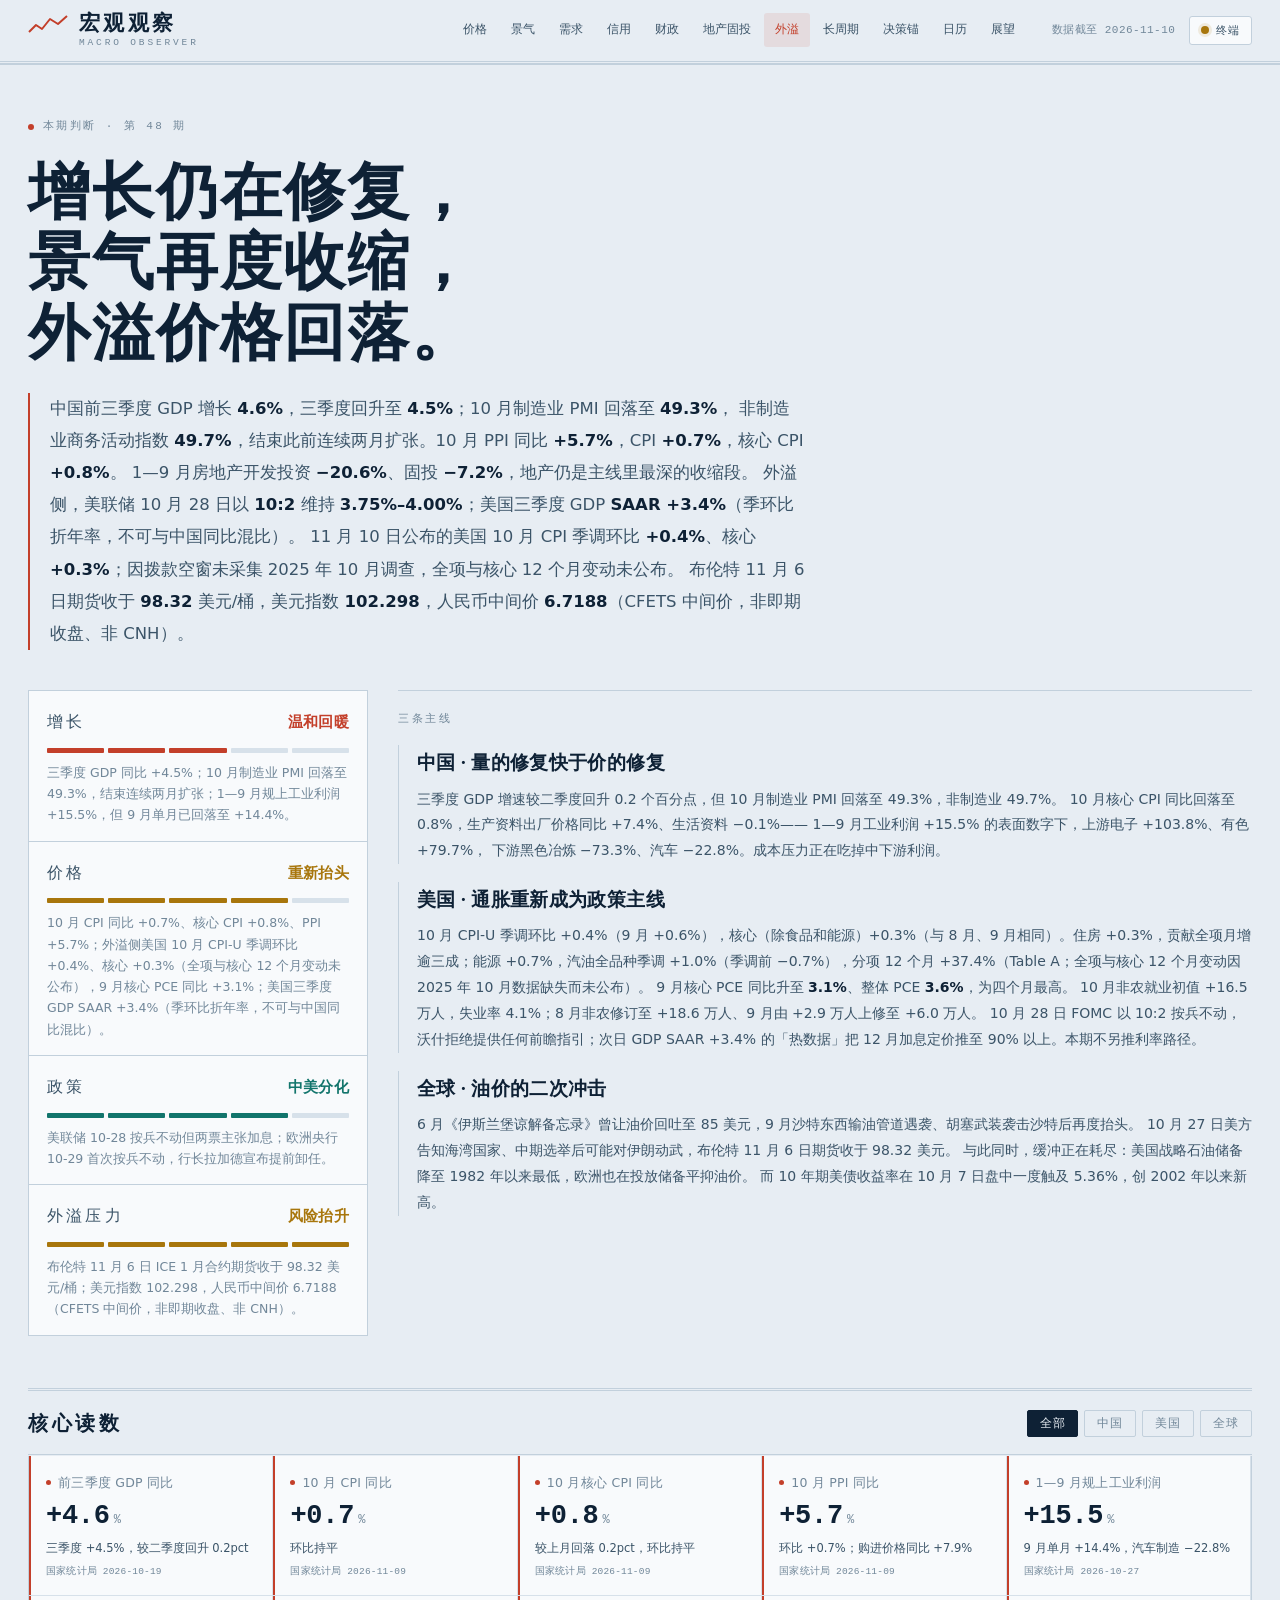
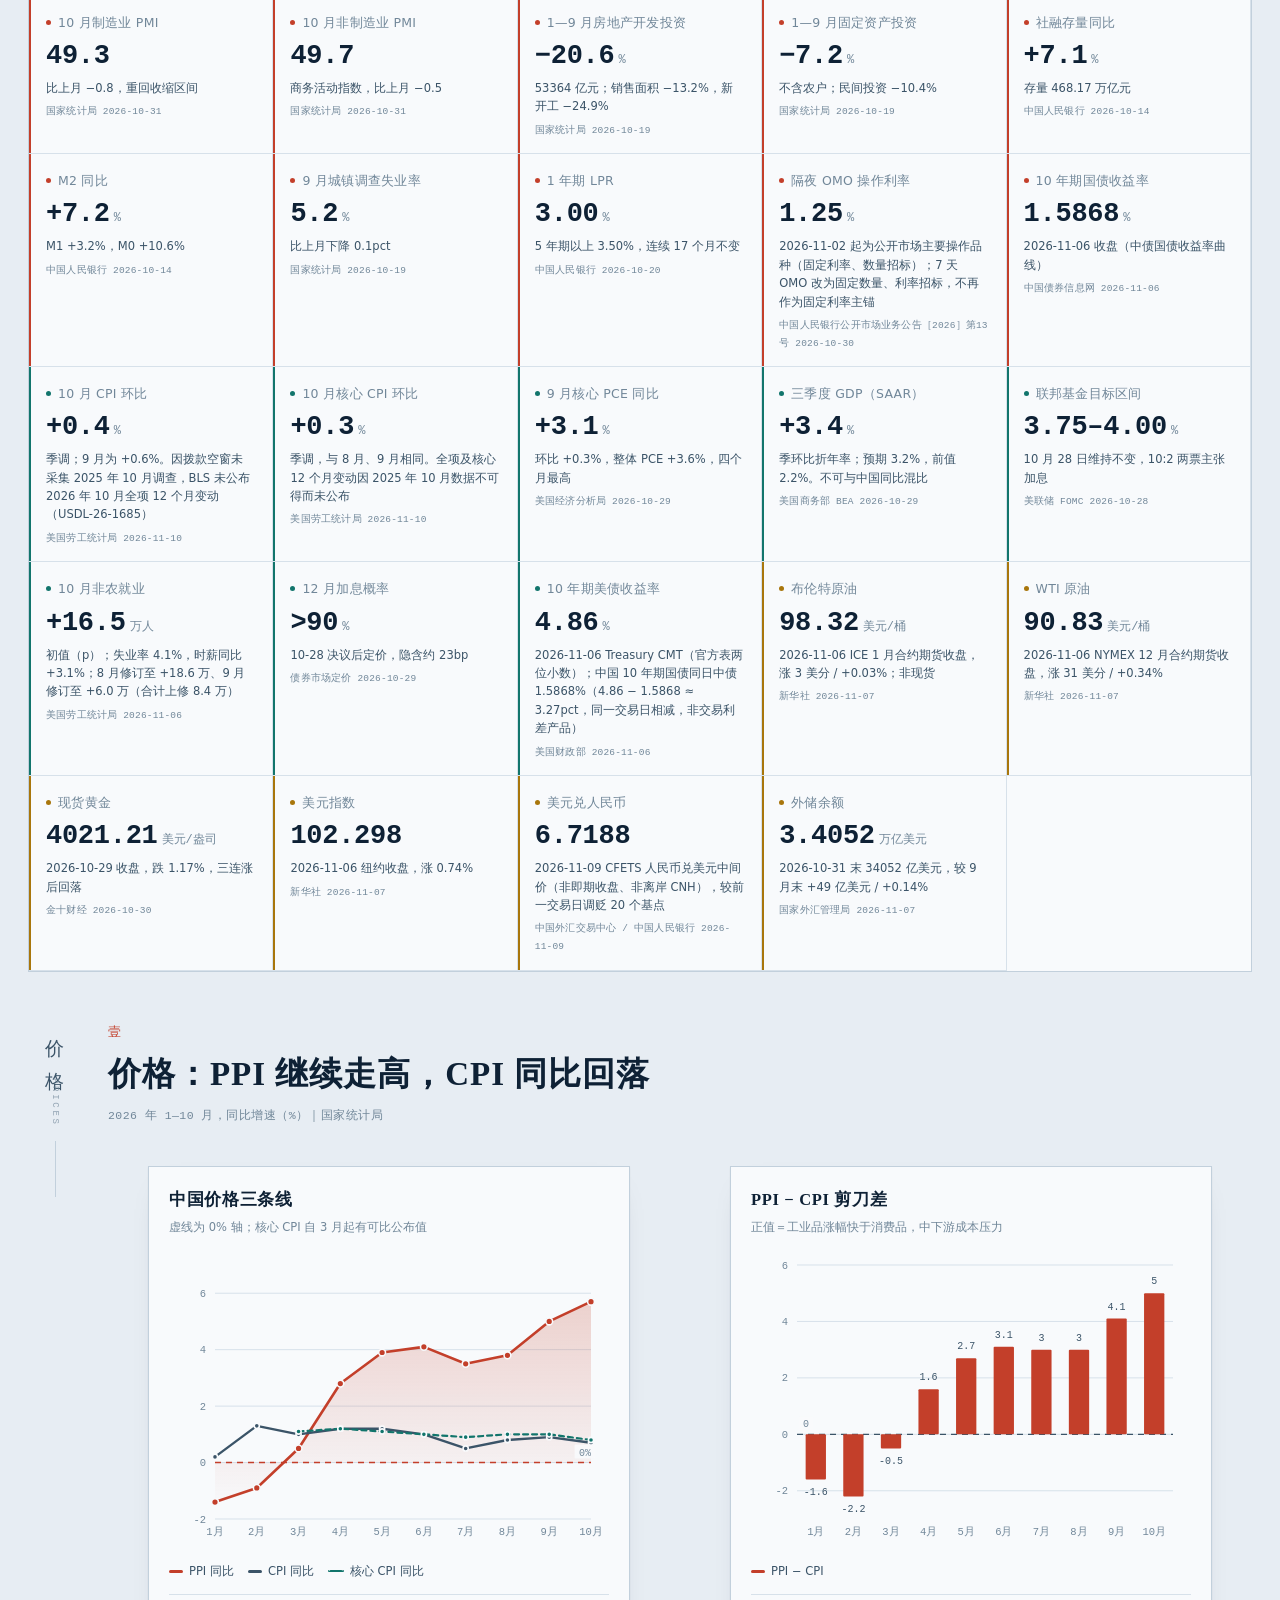
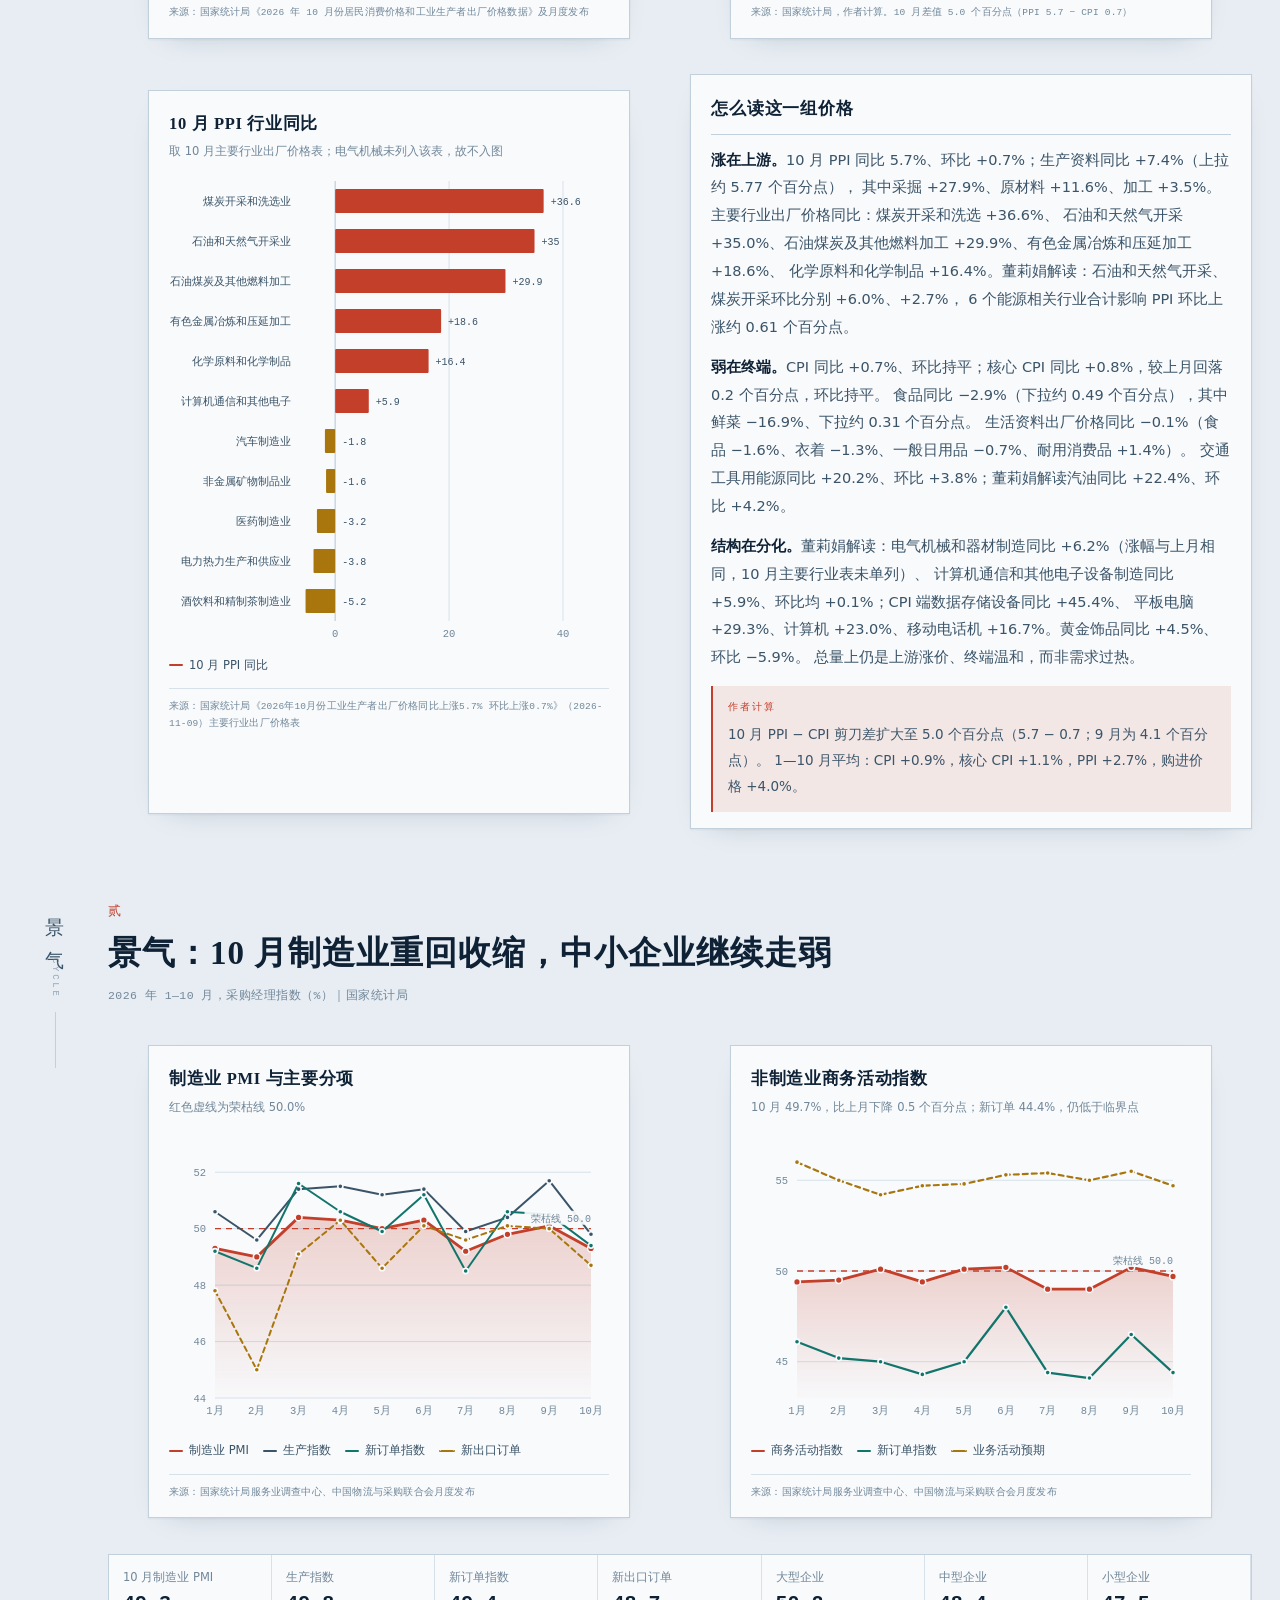
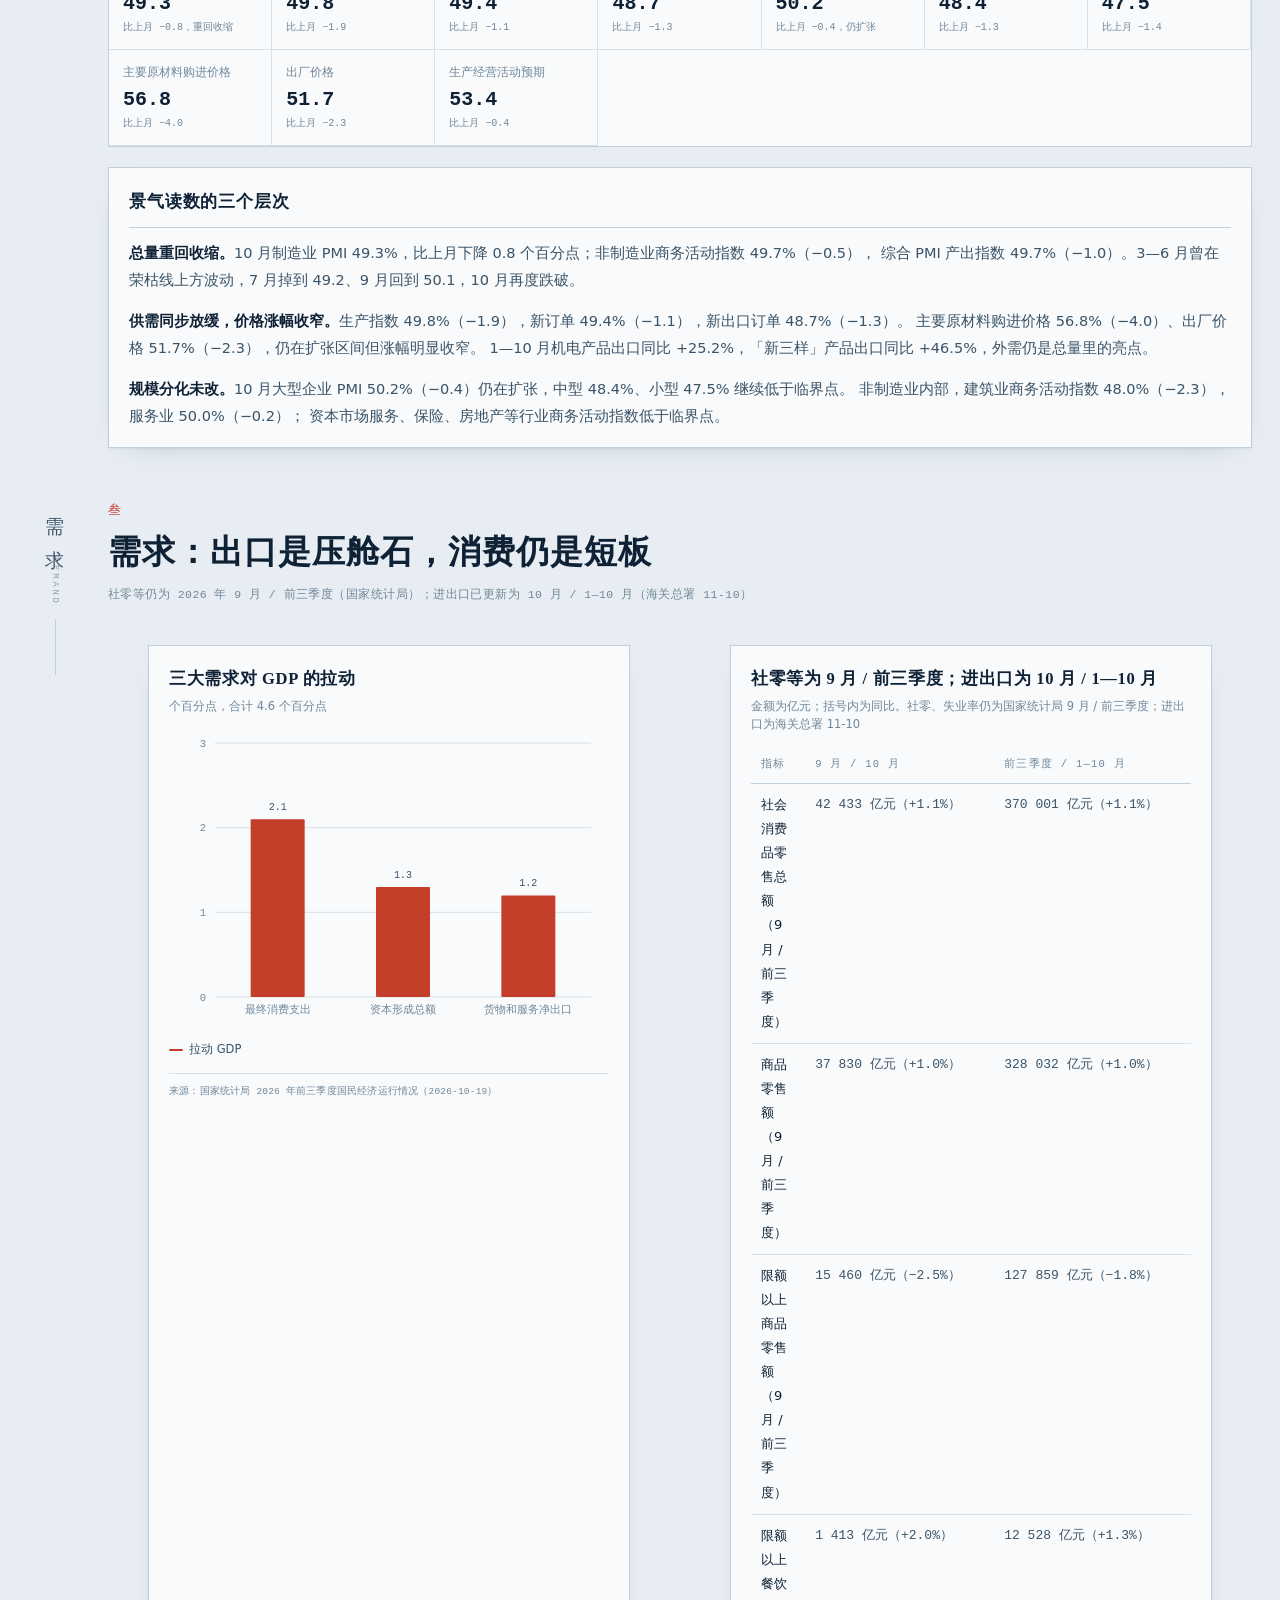
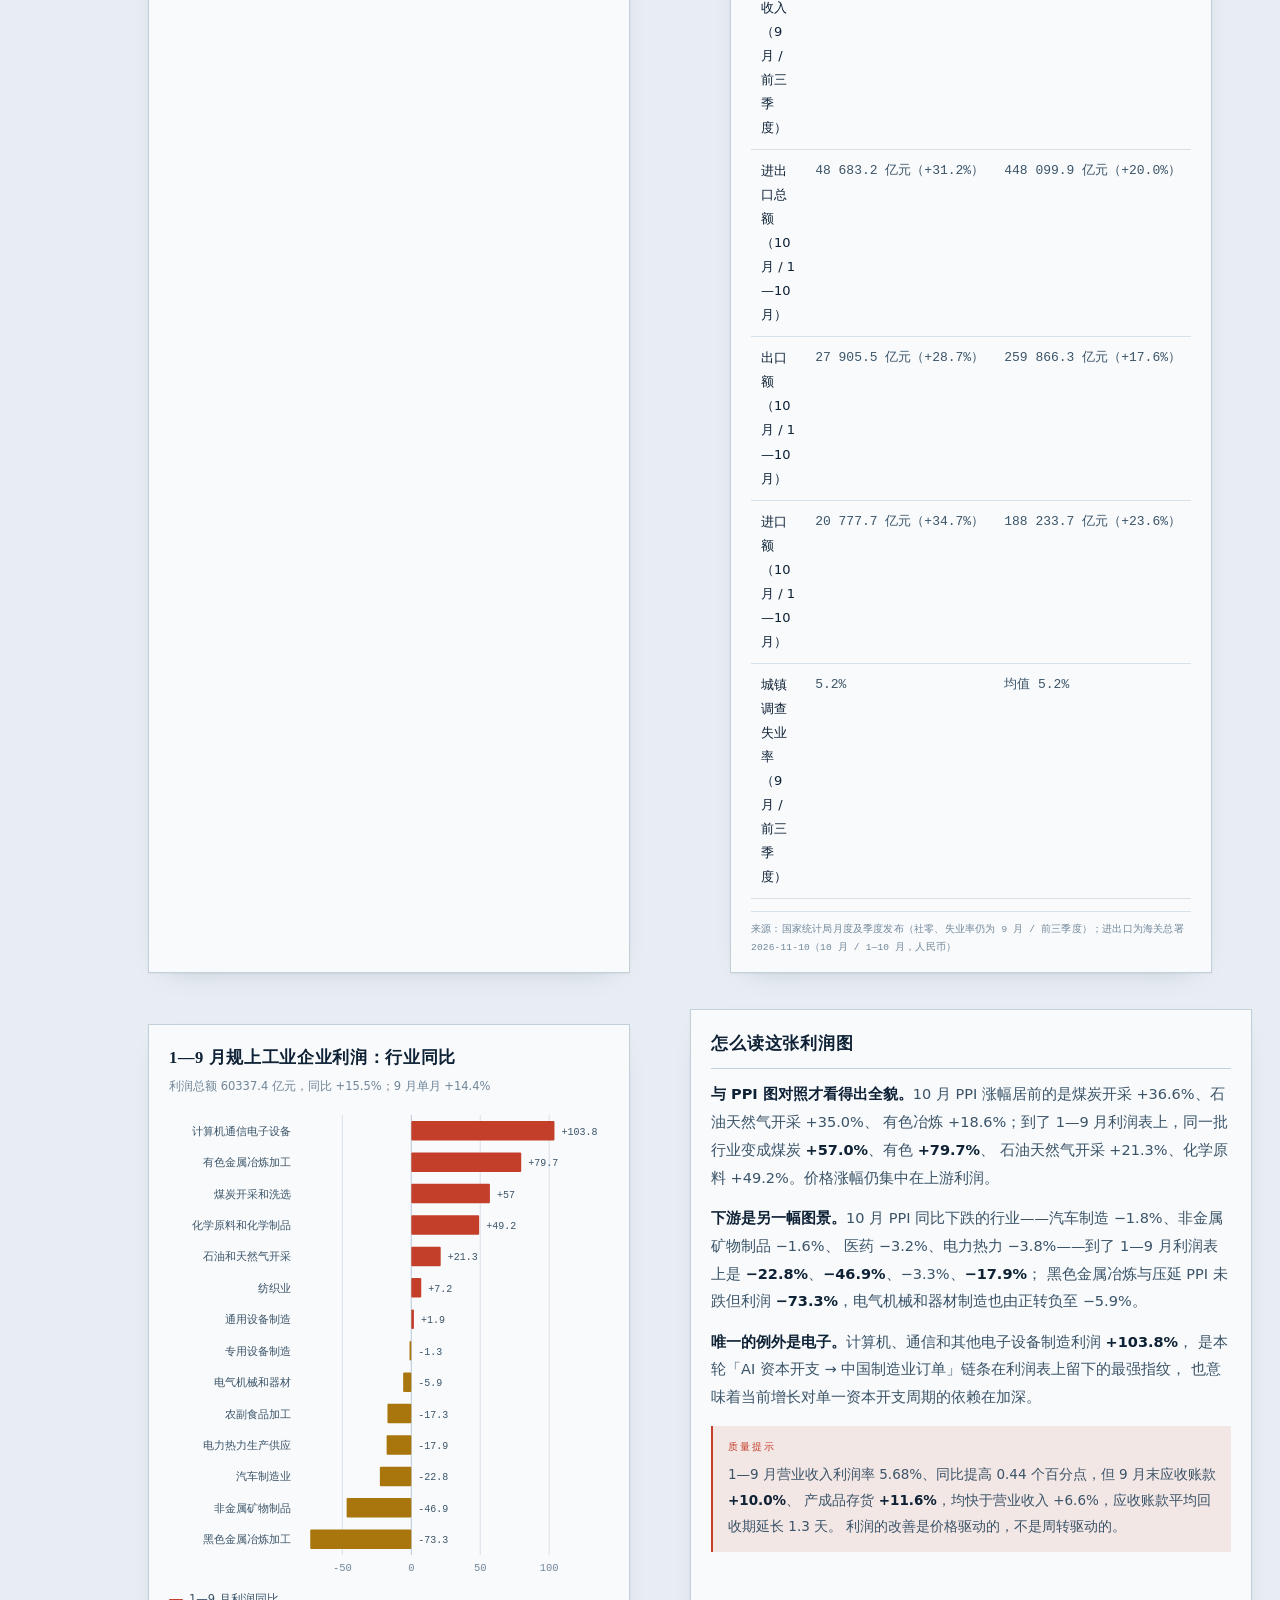
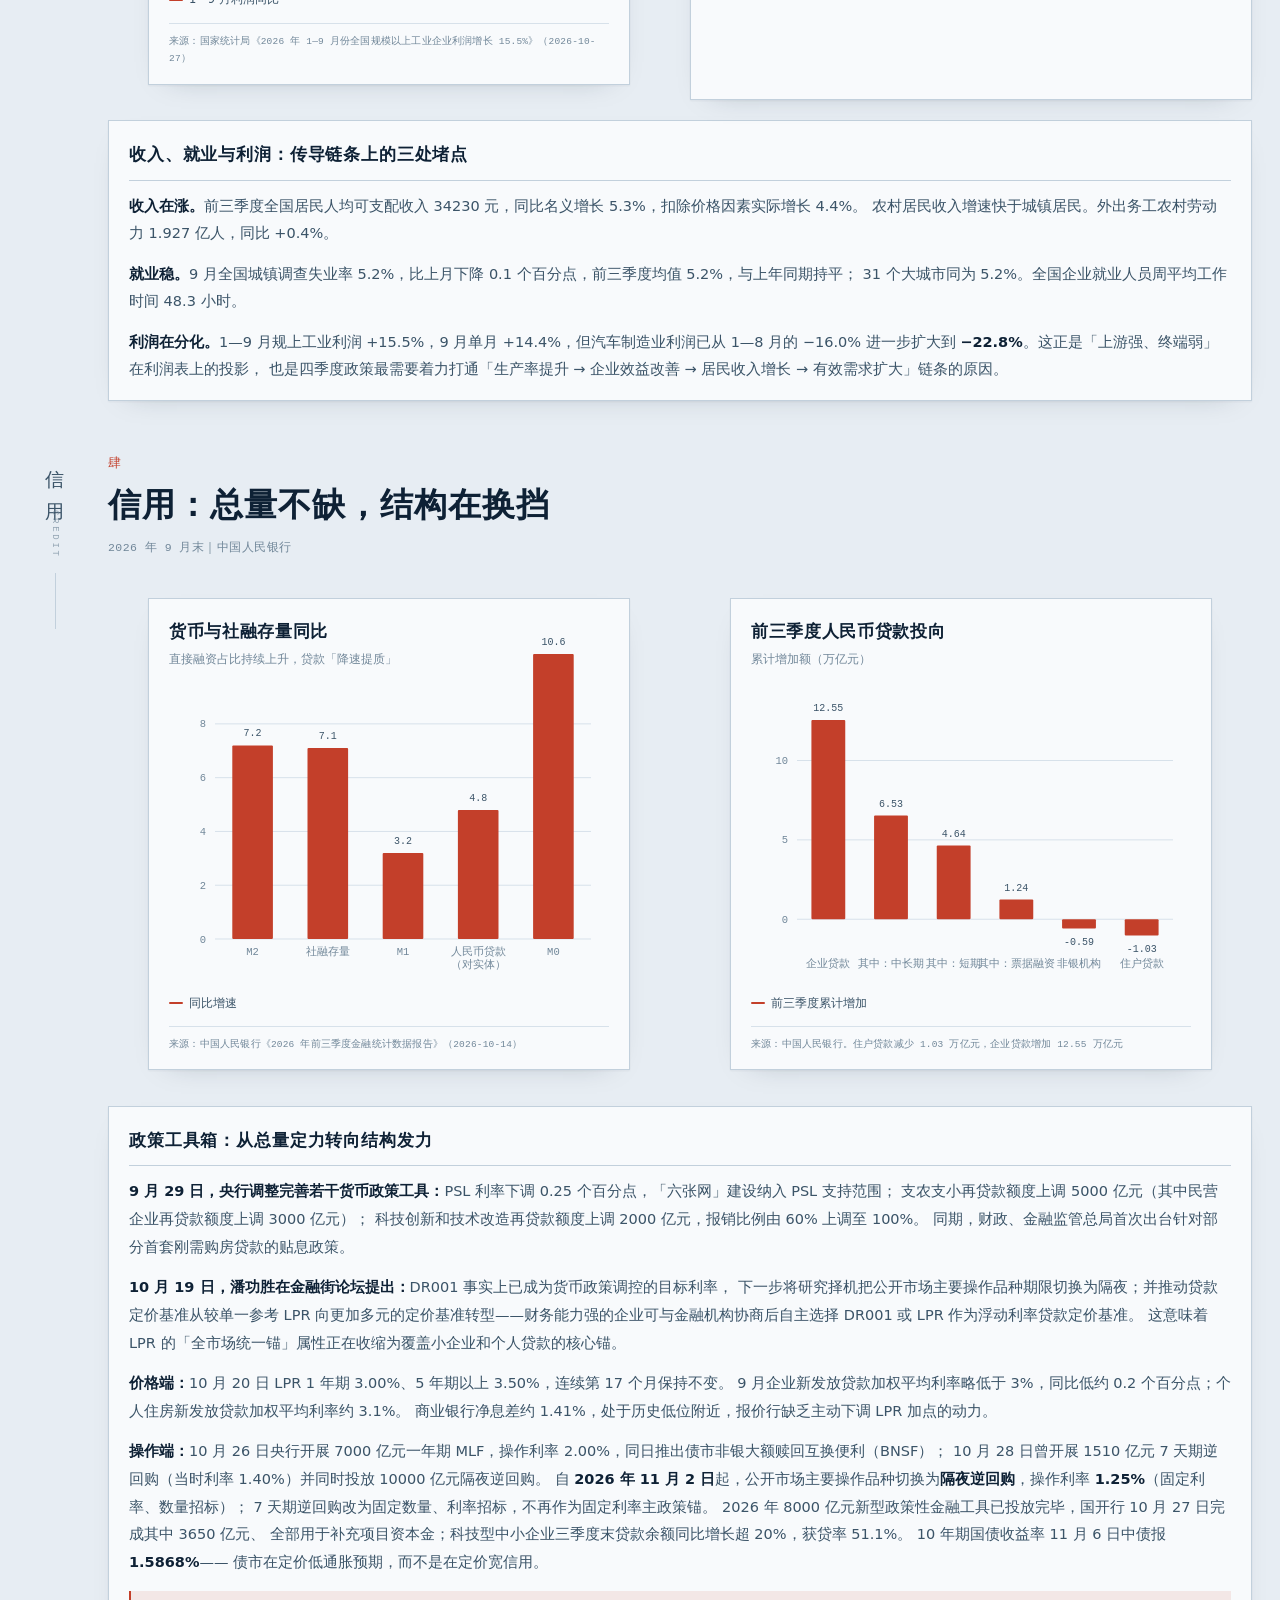
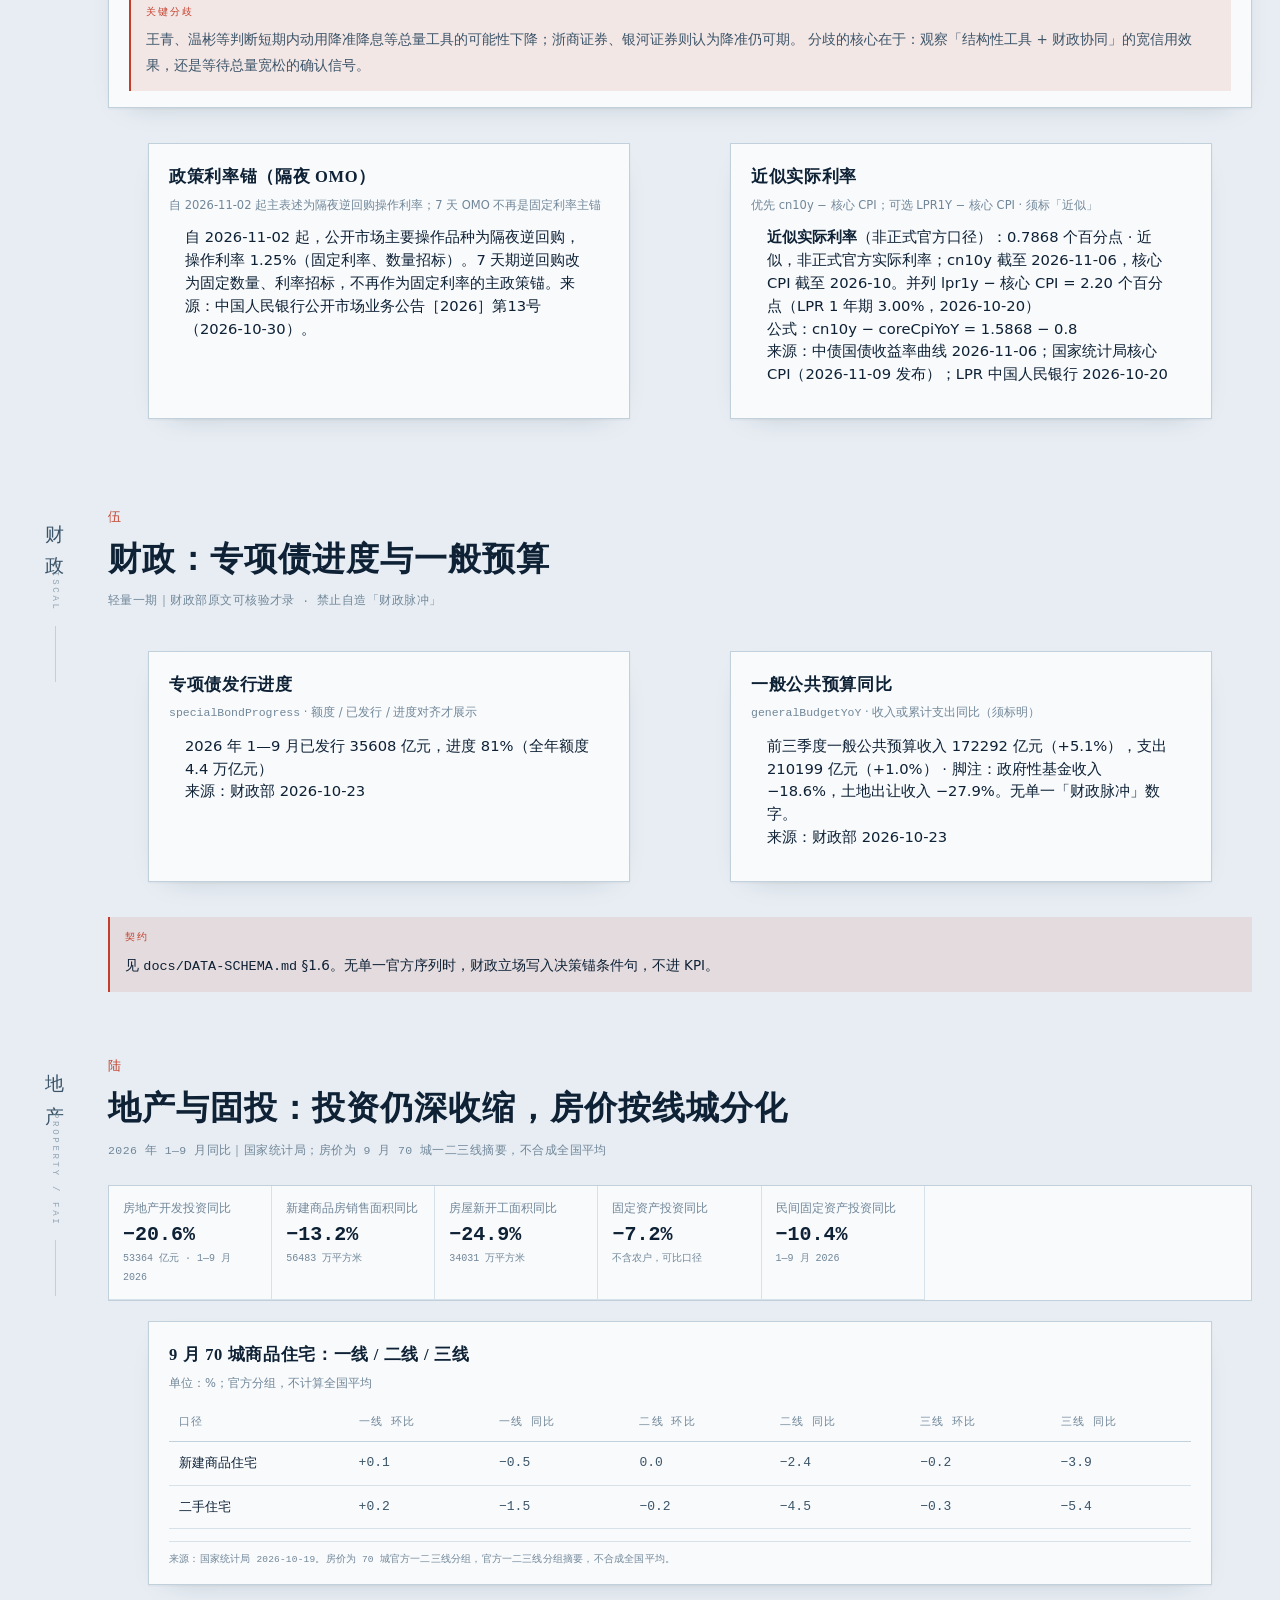
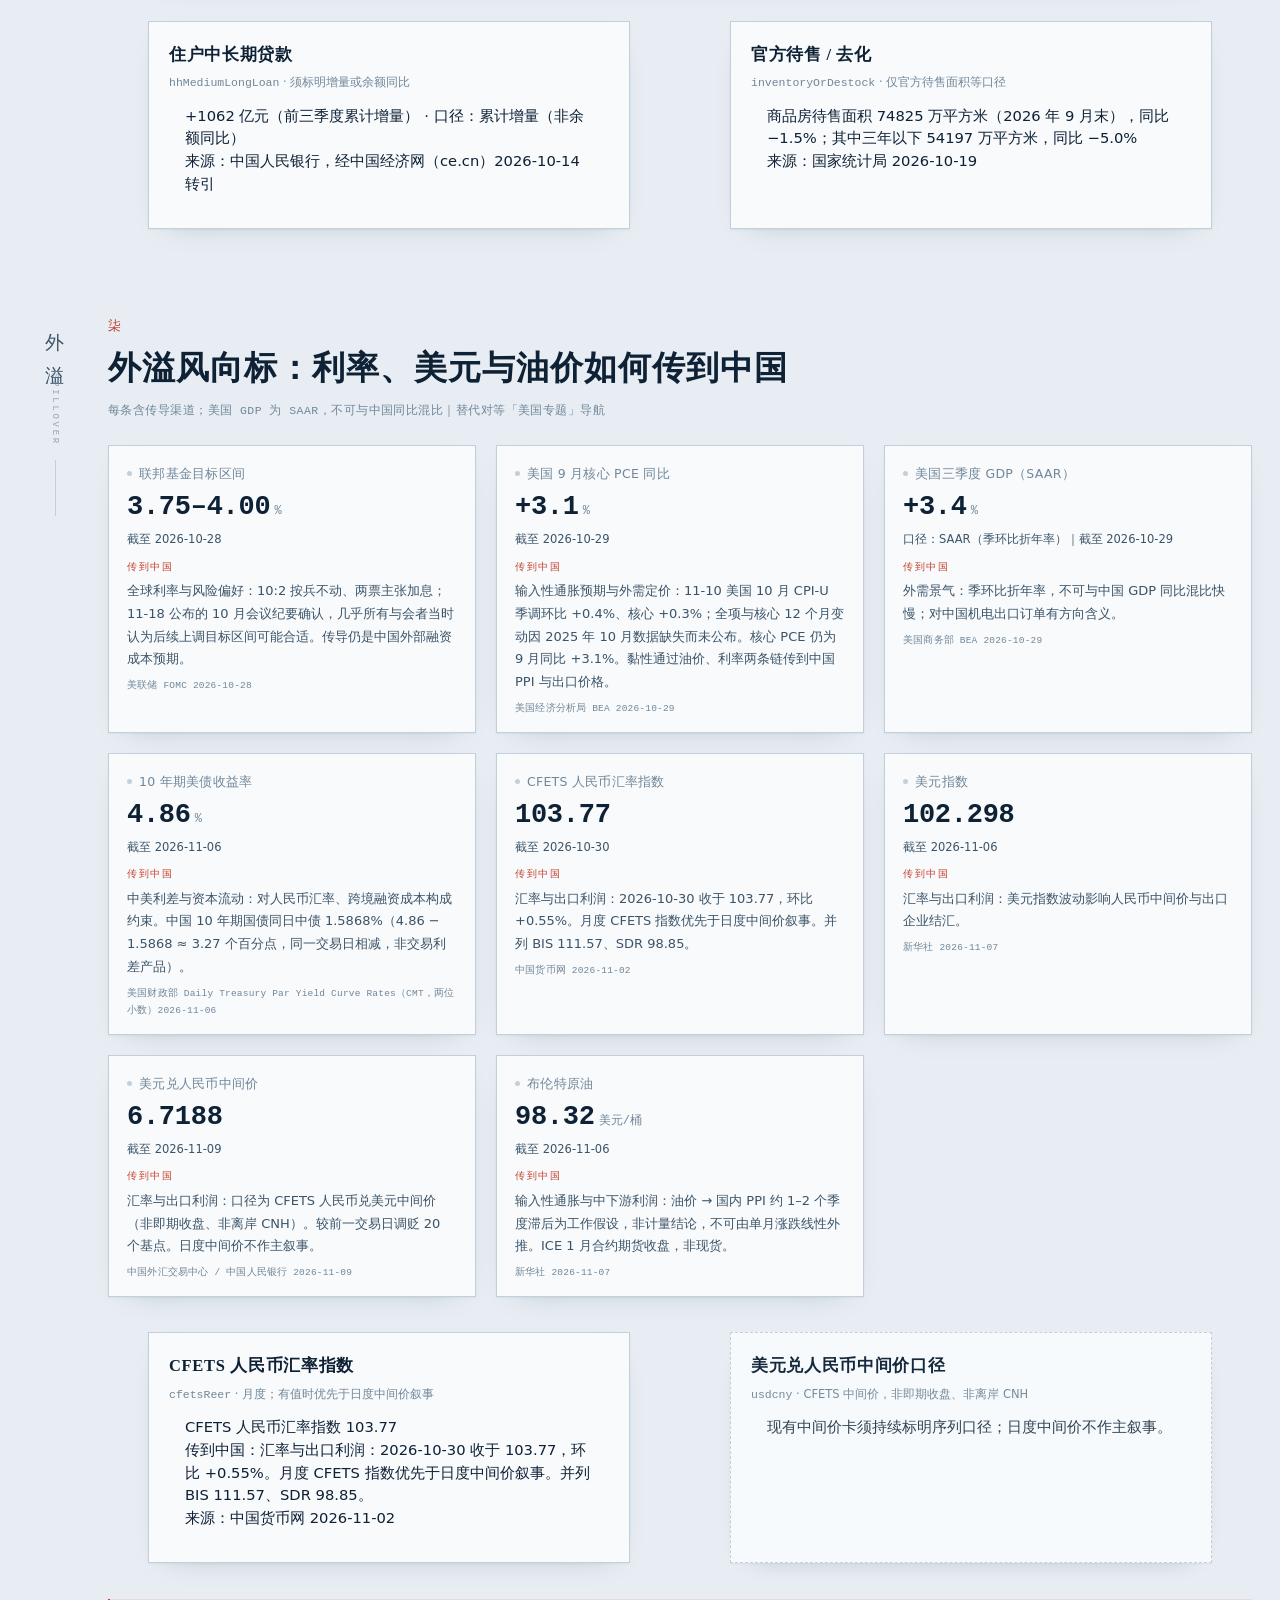
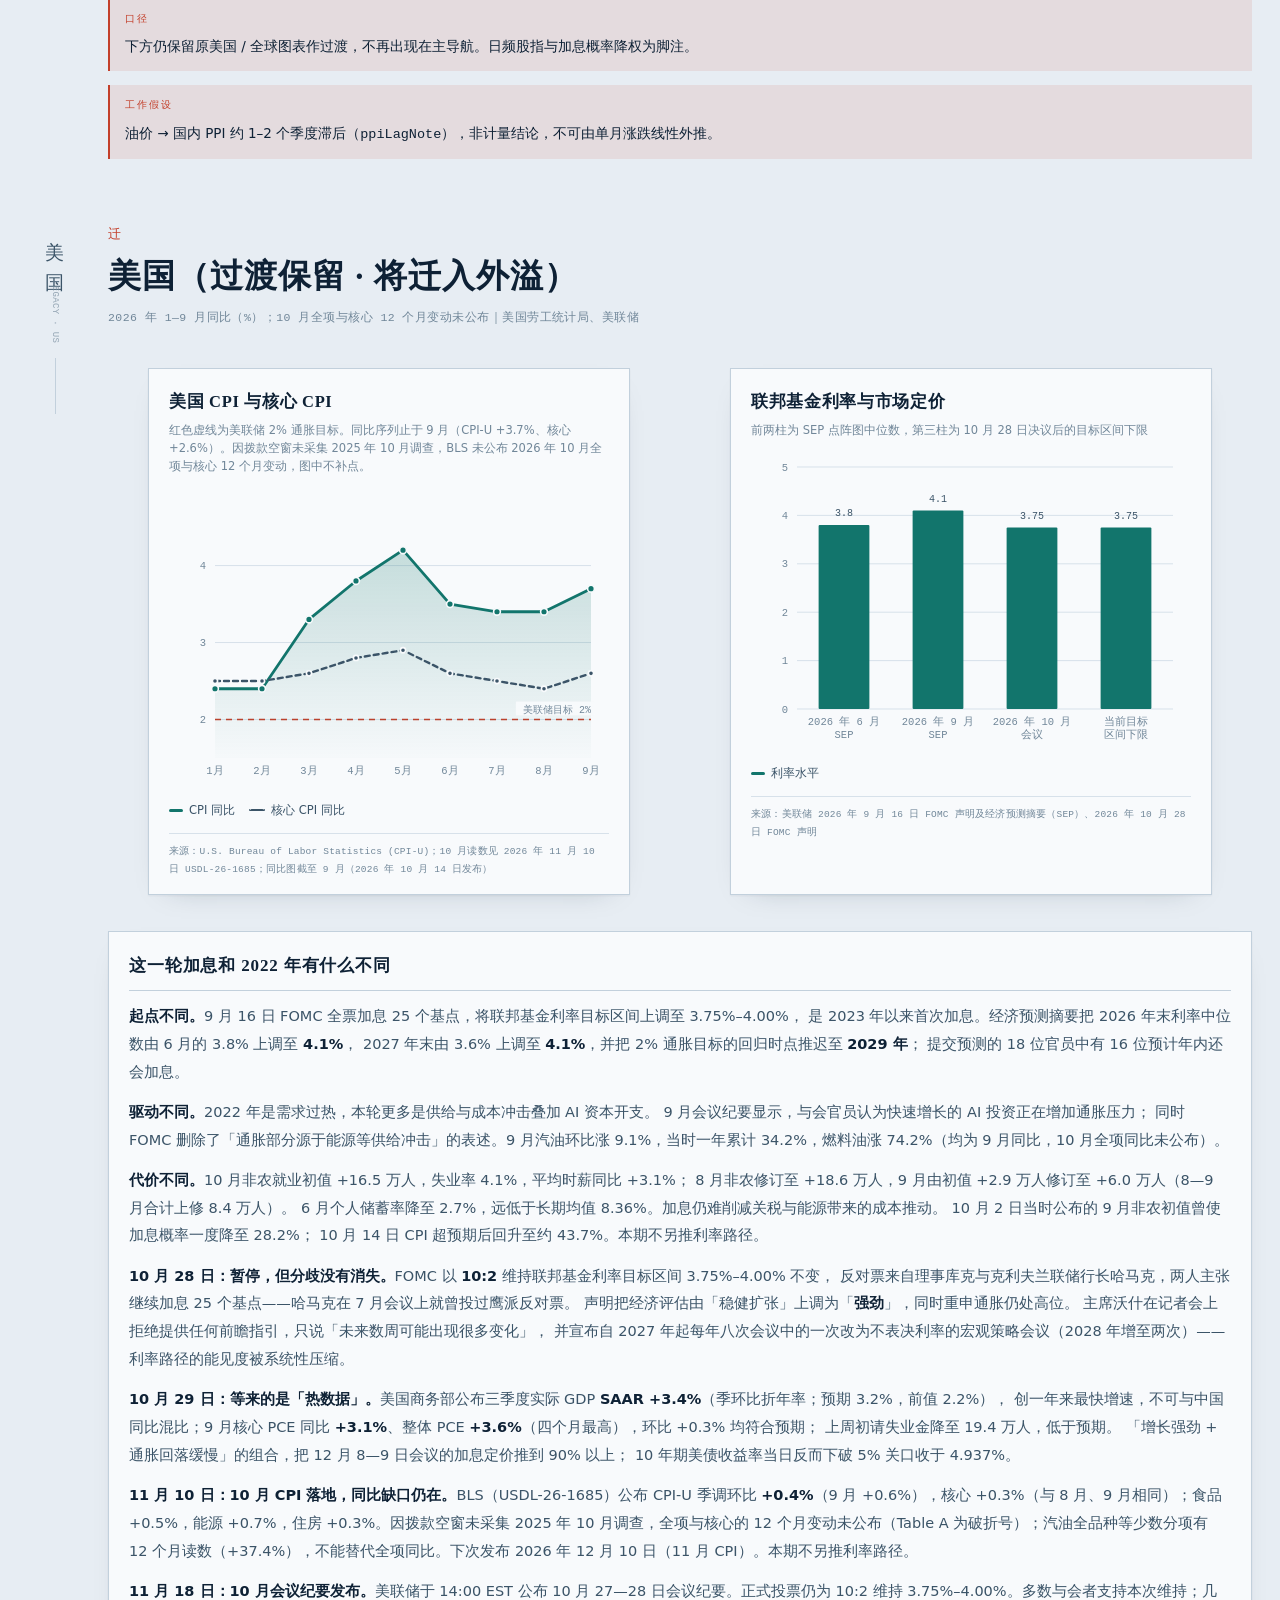
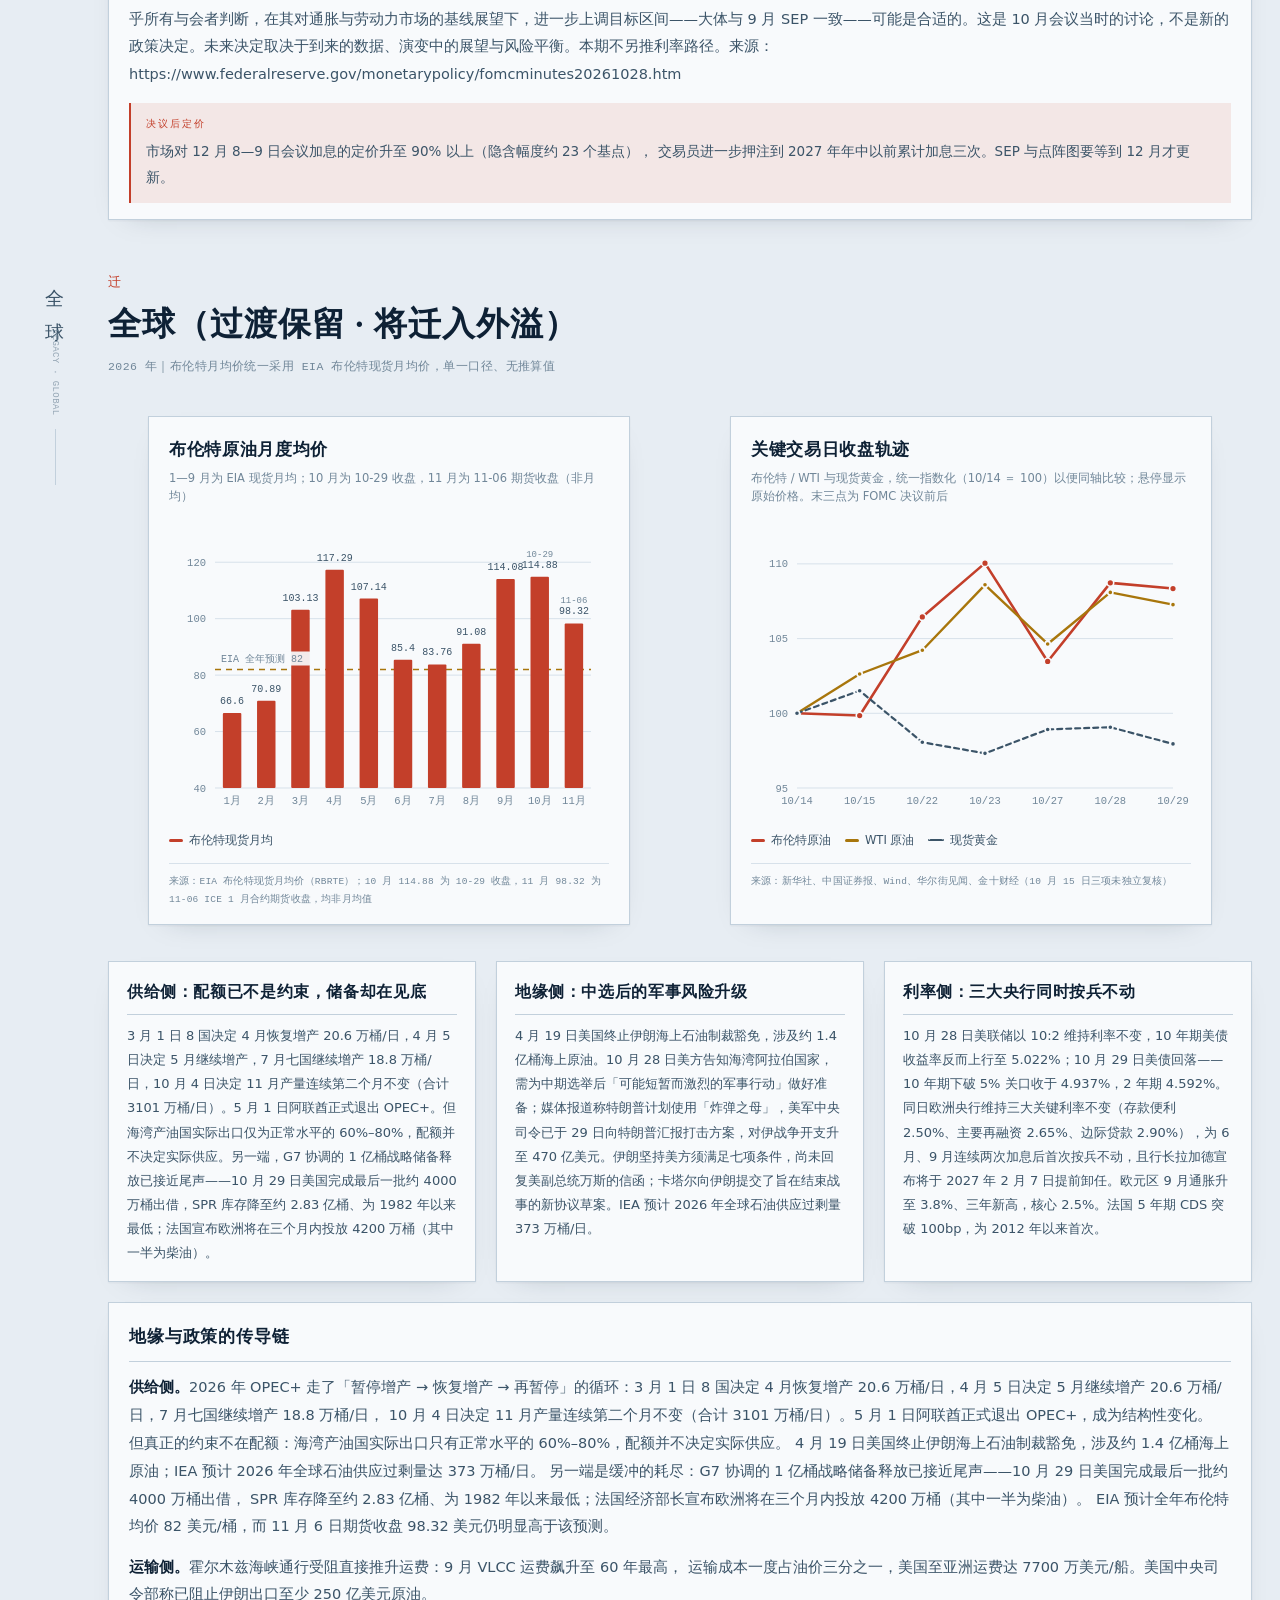
==== commit 40bb8843: "data: 写入美联储 10 月会议纪要（11-18 已发布） 时间线 2026-11-18 去掉前瞻标记，写入 10:2 与 almost all 后续加息可能合适等可溯源事实；核验文档追加第 54" ====
--- a/index.html
+++ b/index.html
@@ -4,7 +4,7 @@
 <meta charset="utf-8">
 <meta name="viewport" content="width=device-width, initial-scale=1">
 <title>宏观观察 Macro Observer · 宏观经济观察</title>
-<meta name="description" content="宏观经济观察台：中国主线（增长、价格、信用、地产固投），美国与全球作外溢风向标；含长周期坐标与决策锚。数据截至 2026 年 11 月 16 日。">
+<meta name="description" content="宏观经济观察台：中国主线（增长、价格、信用、地产固投），美国与全球作外溢风向标；含长周期坐标与决策锚。数据截至 2026 年 11 月 10 日。">
 <meta name="color-scheme" content="light dark">
 <link rel="stylesheet" href="assets/styles.css?v=56">
 <link rel="icon" href="data:image/svg+xml,<svg xmlns='http://www.w3.org/2000/svg' viewBox='0 0 32 32'><rect width='32' height='32' fill='%230E2135'/><path d='M6 22 L12 13 L18 18 L26 8' stroke='%23E4674E' stroke-width='2.5' fill='none'/></svg>">
@@ -39,7 +39,7 @@
       <a href="#risks">展望</a>
     </nav>
     <div class="masthead-meta">
-      <span class="stamp" id="stamp">数据截至 2026-11-16</span>
+      <span class="stamp" id="stamp">数据截至 2026-11-10</span>
       <button class="theme-btn" id="theme-btn" type="button" aria-pressed="false">
         <span class="theme-btn-dot" aria-hidden="true"></span><span id="theme-label">终端</span>
       </button>
@@ -54,11 +54,9 @@
     <p class="eyebrow"><span class="eyebrow-dot" aria-hidden="true"></span>本期判断 · 第 48 期</p>
     <h1 class="hero-title">增长仍在修复，<br>景气再度收缩，<br>外溢价格回落。</h1>
     <p class="hero-lede">
-      中国前三季度 GDP 增长 <b>4.6%</b>，三季度回升至 <b>4.5%</b>；10 月规模以上工业增加值同比 <b>+4.8%</b>，
-      制造业 PMI 回落至 <b>49.3%</b>，非制造业商务活动指数 <b>49.7%</b>。
-      10 月社零同比 <b>+0.4%</b>，城镇调查失业率 <b>5.1%</b>。
-      10 月 PPI 同比 <b>+5.7%</b>，CPI <b>+0.7%</b>，核心 CPI <b>+0.8%</b>。
-      1—10 月房地产开发投资 <b>−21.6%</b>、固投 <b>−8.1%</b>，地产仍是主线里最深的收缩段。
+      中国前三季度 GDP 增长 <b>4.6%</b>，三季度回升至 <b>4.5%</b>；10 月制造业 PMI 回落至 <b>49.3%</b>，
+      非制造业商务活动指数 <b>49.7%</b>，结束此前连续两月扩张。10 月 PPI 同比 <b>+5.7%</b>，CPI <b>+0.7%</b>，核心 CPI <b>+0.8%</b>。
+      1—9 月房地产开发投资 <b>−20.6%</b>、固投 <b>−7.2%</b>，地产仍是主线里最深的收缩段。
       外溢侧，美联储 10 月 28 日以 <b>10:2</b> 维持 <b>3.75%–4.00%</b>；美国三季度 GDP <b>SAAR +3.4%</b>（季环比折年率，不可与中国同比混比）。
       11 月 10 日公布的美国 10 月 CPI 季调环比 <b>+0.4%</b>、核心 <b>+0.3%</b>；因拨款空窗未采集 2025 年 10 月调查，全项与核心 12 个月变动未公布。
       布伦特 11 月 6 日期货收于 <b>98.32</b> 美元/桶，美元指数 <b>102.298</b>，人民币中间价 <b>6.7188</b>（CFETS 中间价，非即期收盘、非 CNH）。
@@ -228,7 +226,7 @@
       <header class="section-head">
         <span class="section-idx">叁</span>
         <h2>需求：出口是压舱石，消费仍是短板</h2>
-        <p class="section-sub">2026 年 10 月 / 1—10 月｜社零、失业率为国家统计局 11-16；进出口为海关总署 11-10</p>
+        <p class="section-sub">社零等仍为 2026 年 9 月 / 前三季度（国家统计局）；进出口已更新为 10 月 / 1—10 月（海关总署 11-10）</p>
       </header>
 
       <div class="grid-2">
@@ -243,15 +241,15 @@
 
         <figure class="panel">
           <figcaption>
-            <h3>10 月 / 1—10 月需求分项</h3>
-            <span class="fig-note">金额为亿元；括号内为同比。社零、失业率为国家统计局 11-16；进出口为海关总署 11-10。GDP 拉动图仍为前三季度</span>
+            <h3>社零等为 9 月 / 前三季度；进出口为 10 月 / 1—10 月</h3>
+            <span class="fig-note">金额为亿元；括号内为同比。社零、失业率仍为国家统计局 9 月 / 前三季度；进出口为海关总署 11-10</span>
           </figcaption>
           <div class="table-wrap">
             <table class="data-table" id="table-demand">
-              <caption class="sr-only">10 月及 1—10 月的需求分项数据：社零、失业率与进出口时期已对齐</caption>
+              <caption class="sr-only">社零等为 9 月及前三季度，进出口为 10 月及 1—10 月的需求分项数据</caption>
             </table>
           </div>
-          <p class="fig-src">来源：国家统计局《2026年1—10月份社会消费品零售总额增长1.0%》等（2026-11-16）；进出口为海关总署 2026-11-10（10 月 / 1—10 月，人民币）</p>
+          <p class="fig-src">来源：国家统计局月度及季度发布（社零、失业率仍为 9 月 / 前三季度）；进出口为海关总署 2026-11-10（10 月 / 1—10 月，人民币）</p>
         </figure>
       </div>
 
@@ -289,7 +287,8 @@
         <h3 class="panel-h">收入、就业与利润：传导链条上的三处堵点</h3>
         <p><b>收入在涨。</b>前三季度全国居民人均可支配收入 34230 元，同比名义增长 5.3%，扣除价格因素实际增长 4.4%。
            农村居民收入增速快于城镇居民。外出务工农村劳动力 1.927 亿人，同比 +0.4%。</p>
-        <p><b>就业稳。</b>10 月全国城镇调查失业率 5.1%，比上月下降 0.1 个百分点，1—10 月均值 5.2%，与上年同期持平。</p>
+        <p><b>就业稳。</b>9 月全国城镇调查失业率 5.2%，比上月下降 0.1 个百分点，前三季度均值 5.2%，与上年同期持平；
+           31 个大城市同为 5.2%。全国企业就业人员周平均工作时间 48.3 小时。</p>
         <p><b>利润在分化。</b>1—9 月规上工业利润 +15.5%，9 月单月 +14.4%，但汽车制造业利润已从 1—8 月的 −16.0%
            进一步扩大到 <b>−22.8%</b>。这正是「上游强、终端弱」在利润表上的投影，
            也是四季度政策最需要着力打通「生产率提升 → 企业效益改善 → 居民收入增长 → 有效需求扩大」链条的原因。</p>
@@ -304,7 +303,7 @@
       <header class="section-head">
         <span class="section-idx">肆</span>
         <h2>信用：总量不缺，结构在换挡</h2>
-        <p class="section-sub">2026 年 10 月末｜中国人民银行</p>
+        <p class="section-sub">2026 年 9 月末｜中国人民银行</p>
       </header>
 
       <div class="grid-2">
@@ -314,16 +313,16 @@
             <span class="fig-note">直接融资占比持续上升，贷款「降速提质」</span>
           </figcaption>
           <div class="chart" id="chart-credit" data-chart="credit"></div>
-          <p class="fig-src">来源：中国人民银行《2026 年 10 月金融统计数据报告》（2026-11-13）</p>
-        </figure>
-
-        <figure class="panel">
-          <figcaption>
-            <h3>前十个月人民币贷款投向</h3>
+          <p class="fig-src">来源：中国人民银行《2026 年前三季度金融统计数据报告》（2026-10-14）</p>
+        </figure>
+
+        <figure class="panel">
+          <figcaption>
+            <h3>前三季度人民币贷款投向</h3>
             <span class="fig-note">累计增加额（万亿元）</span>
           </figcaption>
           <div class="chart" id="chart-loans" data-chart="loans"></div>
-          <p class="fig-src">来源：中国人民银行。住户贷款减少 1.46 万亿元，企业贷款增加 12.39 万亿元</p>
+          <p class="fig-src">来源：中国人民银行。住户贷款减少 1.03 万亿元，企业贷款增加 12.55 万亿元</p>
         </figure>
       </div>
 
@@ -410,17 +409,17 @@
       <header class="section-head">
         <span class="section-idx">陆</span>
         <h2>地产与固投：投资仍深收缩，房价按线城分化</h2>
-        <p class="section-sub">2026 年 1—10 月同比｜国家统计局；房价为 10 月 70 城一二三线摘要，不合成全国平均</p>
+        <p class="section-sub">2026 年 1—9 月同比｜国家统计局；房价为 9 月 70 城一二三线摘要，不合成全国平均</p>
       </header>
       <div class="stat-row" id="property-stats"></div>
       <figure class="panel">
         <figcaption>
-          <h3>10 月 70 城商品住宅：一线 / 二线 / 三线</h3>
+          <h3>9 月 70 城商品住宅：一线 / 二线 / 三线</h3>
           <span class="fig-note">单位：%；官方分组，不计算全国平均</span>
         </figcaption>
         <div class="table-wrap">
           <table class="data-table" id="table-home-price">
-            <caption class="sr-only">10 月 70 城一二三线新建与二手住宅价格变动</caption>
+            <caption class="sr-only">9 月 70 城一二三线新建与二手住宅价格变动</caption>
           </table>
         </div>
         <p class="fig-src" id="property-src">来源：国家统计局</p>
@@ -531,6 +530,7 @@
            「增长强劲 + 通胀回落缓慢」的组合，把 12 月 8—9 日会议的加息定价推到 90% 以上；
            10 年期美债收益率当日反而下破 5% 关口收于 4.937%。</p>
         <p><b>11 月 10 日：10 月 CPI 落地，同比缺口仍在。</b>BLS（USDL-26-1685）公布 CPI-U 季调环比 <b>+0.4%</b>（9 月 +0.6%），核心 +0.3%（与 8 月、9 月相同）；食品 +0.5%，能源 +0.7%，住房 +0.3%。因拨款空窗未采集 2025 年 10 月调查，全项与核心的 12 个月变动未公布（Table A 为破折号）；汽油全品种等少数分项有 12 个月读数（+37.4%），不能替代全项同比。下次发布 2026 年 12 月 10 日（11 月 CPI）。本期不另推利率路径。</p>
+        <p><b>11 月 18 日：10 月会议纪要发布。</b>美联储于 14:00 EST 公布 10 月 27—28 日会议纪要。正式投票仍为 10:2 维持 3.75%–4.00%。多数与会者支持本次维持；几乎所有与会者判断，在其对通胀与劳动力市场的基线展望下，进一步上调目标区间——大体与 9 月 SEP 一致——可能是合适的。这是 10 月会议当时的讨论，不是新的政策决定。未来决定取决于到来的数据、演变中的展望与风险平衡。本期不另推利率路径。来源：https://www.federalreserve.gov/monetarypolicy/fomcminutes20261028.htm</p>
         <p class="callout">
           <span class="callout-tag">决议后定价</span>
           市场对 12 月 8—9 日会议加息的定价升至 90% 以上（隐含幅度约 23 个基点），
@@ -735,12 +735,12 @@
         <div class="panel">
           <h3 class="panel-h">主要来源</h3>
           <ul class="src-list">
-            <li><b>国家统计局</b>　2026 年 10 月国民经济运行 / 工业增加值 / 固投 / 房地产 / 社零 / 70 城房价及杨彩芳解读（11-16）；10 月 CPI/PPI（11-09）；10 月 PMI（10-31）；前三季度 GDP 仍用国民经济运行情况（10-19）；1—9 月规模以上工业企业利润（10-27，尚无 1—10 月利润稿）</li>
-            <li><b>中国人民银行 / 中国外汇交易中心 / 中央国债登记结算公司（中债）</b>　2026 年 10 月金融统计数据报告（11-13，当期为初步数）、10 月 20 日 LPR 公告、公开市场业务公告［2026］第13号（10-30，隔夜 OMO 1.25% 自 11-02 实施）、人民币汇率中间价（11-09：6.7188）、CFETS 人民币汇率指数（11-02 发布）、中债国债收益率曲线（11-06，本轮未更新）</li>
+            <li><b>国家统计局</b>　2026 年 10 月 CPI/PPI（11-09）、10 月 PMI（10-31）、前三季度国民经济运行情况（10-19）、固定资产投资（10-19）、70 城房价（10-19）、商品房待售面积（10-19）、1—9 月规模以上工业企业利润（10-27）</li>
+            <li><b>中国人民银行 / 中国外汇交易中心 / 中央国债登记结算公司（中债）</b>　2026 年前三季度金融统计数据报告（10-14）、10 月 20 日 LPR 公告、公开市场业务公告［2026］第13号（10-30，隔夜 OMO 1.25% 自 11-02 实施）、人民币汇率中间价（11-09：6.7188）、CFETS 人民币汇率指数（11-02 发布）、中债国债收益率曲线（11-06）</li>
             <li><b>国家外汇管理局</b>　2026 年 10 月末外汇储备（11-07）：34052 亿美元</li>
             <li><b>财政部</b>　2026 年 1—9 月财政收支情况（10-23）：专项债进度、一般公共预算</li>
             <li><b>海关总署</b>　2026 年 10 月 / 1—10 月货物贸易（11-10）：10 月进出口 4.87 万亿元（+31.2%）、出口 2.79 万亿元（+28.7%）、进口 2.08 万亿元（+34.7%）；1—10 月进出口 44.81 万亿元（+20.0%）、出口 25.99 万亿元（+17.6%）、进口 18.82 万亿元（+23.6%）；1—10 月机电产品出口 16.81 万亿元（+25.2%）。亿元精表见海关总署英文统计表（单位：亿元，一位小数）。人民币同比，不可与美国数据混比</li>
-            <li><b>美国劳工统计局（BLS）</b>　CPI-U（10 月，11-10，USDL-26-1685；全项与核心 12 个月变动未公布）；Employment Situation 10 月非农就业初值（11-06，USDL-26-1632）；<b>美国经济分析局（BEA）</b>　9 月 PCE（10-29）；<b>美国商务部</b>　三季度 GDP 初值（10-29）；<b>美国财政部</b>　Daily Treasury Par Yield Curve Rates（CMT，11-06）；<b>美联储</b>　FOMC 声明（9-16 / 10-28）、经济预测摘要与会议纪要（10-07）；<b>纽约联储</b>　消费者预期调查</li>
+            <li><b>美国劳工统计局（BLS）</b>　CPI-U（10 月，11-10，USDL-26-1685；全项与核心 12 个月变动未公布）；Employment Situation 10 月非农就业初值（11-06，USDL-26-1632）；<b>美国经济分析局（BEA）</b>　9 月 PCE（10-29）；<b>美国商务部</b>　三季度 GDP 初值（10-29）；<b>美国财政部</b>　Daily Treasury Par Yield Curve Rates（CMT，11-06）；<b>美联储</b>　FOMC 声明（9-16 / 10-28）、经济预测摘要与会议纪要（10-07）、10 月会议纪要（11-18）；<b>纽约联储</b>　消费者预期调查</li>
             <li><b>美国能源信息署（EIA）</b>　布伦特现货月均价序列、2026 年全年均价预测；<b>国际能源署（IEA）</b>　全球石油供应平衡与战略储备释放</li>
             <li><b>加拿大央行、新西兰央行、欧洲央行（ECB）</b>　10 月 28—29 日利率决议</li>
             <li><b>中证指数有限公司</b>　沪深300 / 中证500 / 中证1000 / 科创50 指数单张（2026-10-30）：滚动市盈率，计算用股本</li>
@@ -751,14 +751,14 @@
         <div class="panel">
           <h3 class="panel-h">口径说明与已知局限</h3>
           <ul class="src-list">
-            <li>本页为<strong>静态快照</strong>，不含实时行情接口，价格数据截至 2026 年 11 月 6 日期货收盘（人民币中间价截至 11 月 9 日；中债 10 年期国债截至 11 月 6 日，本轮未更新），国内宏观数据截至各指标最近一次发布。中国 10 月工业 / 社零 / 失业率 / 固投 / 地产 / 70 城房价已纳入（国家统计局 2026-11-16）；10 月金融统计已纳入（中国人民银行 2026-11-13，当期为初步数）。中国 10 月 CPI/PPI 已纳入（国家统计局 2026-11-09）；美国 10 月 CPI 已纳入（BLS 2026-11-10，USDL-26-1685；全项与核心 12 个月变动未公布，KPI 改为季调环比）。海关 10 月 / 1—10 月货物贸易已纳入（海关总署 2026-11-10，人民币；需求表用亿元精表一位小数）。中国 10 年期国债收益率采用 11 月 6 日中债 <strong>1.5868%</strong>。自 11 月 2 日起政策利率主锚为隔夜 OMO <strong>1.25%</strong>，不再把 7 天 OMO 1.40% 当作唯一政策利率。</li>
+            <li>本页为<strong>静态快照</strong>，不含实时行情接口，价格数据截至 2026 年 11 月 6 日期货收盘（人民币中间价截至 11 月 9 日；中债 10 年期国债截至 11 月 6 日），国内宏观数据截至各指标最近一次发布。中国 10 月 CPI/PPI 已纳入（国家统计局 2026-11-09）；美国 10 月 CPI 已纳入（BLS 2026-11-10，USDL-26-1685；全项与核心 12 个月变动未公布，KPI 改为季调环比）。海关 10 月 / 1—10 月货物贸易已纳入（海关总署 2026-11-10，人民币；需求表用亿元精表一位小数）。美联储 10 月会议纪要已纳入（2026-11-18 14:00 EST 发布）；统计 KPI 仍止于 11-10 快照。10 月社零/信贷尚未发布，沿用 9 月。中国 10 年期国债收益率采用 11 月 6 日中债 <strong>1.5868%</strong>。自 11 月 2 日起政策利率主锚为隔夜 OMO <strong>1.25%</strong>，不再把 7 天 OMO 1.40% 当作唯一政策利率。</li>
             <li>布伦特月均价统一采用 <strong>EIA 布伦特现货月均价（RBRTE）</strong>：1—9 月为官方月度均价；10 月柱为 10 月 29 日收盘 114.88、11 月柱为 11 月 6 日 ICE 1 月合约期货收盘 98.32（图注已标明，非月均值、非现货）。</li>
             <li><strong>现货黄金</strong>统一采用伦敦现货金收盘价（10 月 29 日 4021.21 美元/盎司），与纽约商品交易所 12 月黄金期货（10 月 29 日 4033.30 美元）不是同一价格，不要混用。</li>
             <li>关键交易日图中 10 月 15 日的布伦特、WTI 与黄金收盘价未能独立复核，与当日早盘行情方向一致；其余六个交易日均有新华社 / 中国证券报 / Wind / 华尔街见闻 / 金十财经收盘数据可查。</li>
-            <li>当期社会消费品零售总额为 <strong>10 月 46 463 亿元、同比 +0.4%</strong>（1—10 月 416 464 亿元、同比 +1.0%），国家统计局 2026-11-16。历史口径注记：曾误把前三季度累计餐饮收入 41 969 亿元、同比 +2.4% 写成 9 月社零；9 月社零官方值为 42 433 亿元、同比 +1.1%，现已不是当期。概览稿「社会消费商品和服务零售总额」1—10 月同比 +2.5%（其中服务零售额 +4.9%）与社零口径不同，正刊需求表不采用。</li>
+            <li>「9 月社会消费品零售总额 42 433 亿元、同比 +1.1%」为国家统计局原始发布；<strong>41 969 亿元、同比 +2.4% 是前三季度累计的餐饮收入</strong>，两者口径不同，不可混用。</li>
             <li>「1—9 月规上工业利润 +15.5%」按统计局<strong>可比口径</strong>计算，与上年同期公布的绝对额不可直接相减；分行业数据取自统计局分行业表，石油、煤炭及其他燃料加工业因上年同期为亏损而无法计算同比增速。</li>
             <li>美国 10 年期国债收益率采用财政部 Daily Treasury Par Yield Curve（CMT）11 月 6 日的 <strong>4.86%</strong>（官方表两位小数；上期 4.912 对应同一张表 11-02 的 4.91 另加一位行情源小数）。中国 10 年期国债收益率采用中债 11 月 6 日收盘 <strong>1.5868%</strong>，两端同日相减约 <strong>3.27 个百分点</strong>（4.86 − 1.5868），不是交易利差产品。</li>
-            <li>近似实际利率 = 中债 10 年期国债 1.5868% − 10 月核心 CPI 同比 0.8% = <strong>0.7868 个百分点</strong>，非正式官方实际利率；核心 CPI 与国债时点不同（2026-10 vs 2026-11-06）。并列 LPR 1 年期 3.00% − 核心 CPI 0.8% = 2.20 个百分点。专项债、一般公共预算取财政部 10-23 原文（1—9 月，本轮未更新）。新建商品房待售面积取统计局 1—10 月房地产市场基本情况（2026-11-16）。权益锚估值 asOf 为中证单张 <strong>2026-10-30</strong>（创业板指页脚 2026 年 10 月），与站点 dataCutoff 2026-11-16 不同；四只中证滚动市盈率已核验，创业板 PE 未标滚动故 provisional，全部 pePercentile 为 empty。</li>
+            <li>近似实际利率 = 中债 10 年期国债 1.5868% − 10 月核心 CPI 同比 0.8% = <strong>0.7868 个百分点</strong>，非正式官方实际利率；核心 CPI 与国债时点不同（2026-10 vs 2026-11-06）。并列 LPR 1 年期 3.00% − 核心 CPI 0.8% = 2.20 个百分点。专项债、一般公共预算取财政部 10-23 原文；商品房待售面积取统计局 10-19 原文。权益锚估值 asOf 为中证单张 <strong>2026-10-30</strong>（创业板指页脚 2026 年 10 月），与站点 dataCutoff 2026-11-10 不同；四只中证滚动市盈率已核验，创业板 PE 未标滚动故 provisional，全部 pePercentile 为 empty。</li>
             <li>美国季度 GDP 一律标注 <strong>SAAR（季环比折年率）</strong>，中国 GDP 默认同比，禁止并排比快慢。美国 10 月 CPI 头条为<strong>季调环比</strong>（全项 +0.4%、核心 +0.3%），不可与中国 CPI 同比混比。</li>
             <li>美国 2026 年 10 月 CPI：因 2025 年拨款空窗未采集 10 月调查，BLS <strong>未公布</strong>全项与核心 12 个月变动（USDL-26-1685 Table A / Table 5 为破折号）。汽油全品种等少数分项 12 个月读数（如 +37.4%）不得替代全项同比。9 月全项同比 +3.7%、核心 +2.6% 仍为最近已公布同比点；同比图不补 10 月点。</li>
             <li>本页内容为公开数据整理与观点转述，<strong>不构成任何投资建议</strong>。</li>
@@ -777,8 +777,8 @@
       <p>中国主线观察台：理解 · 学习 · 长周期坐标 · 决策锚。</p>
     </div>
     <div class="foot-meta">
-      <span id="stamp-built">页面生成：2026-11-16</span>
-      <span id="stamp-cutoff">数据截至：2026-11-16</span>
+      <span id="stamp-built">页面生成：2026-11-19</span>
+      <span id="stamp-cutoff">数据截至：2026-11-10</span>
       <span>不构成投资建议</span>
     </div>
   </div>
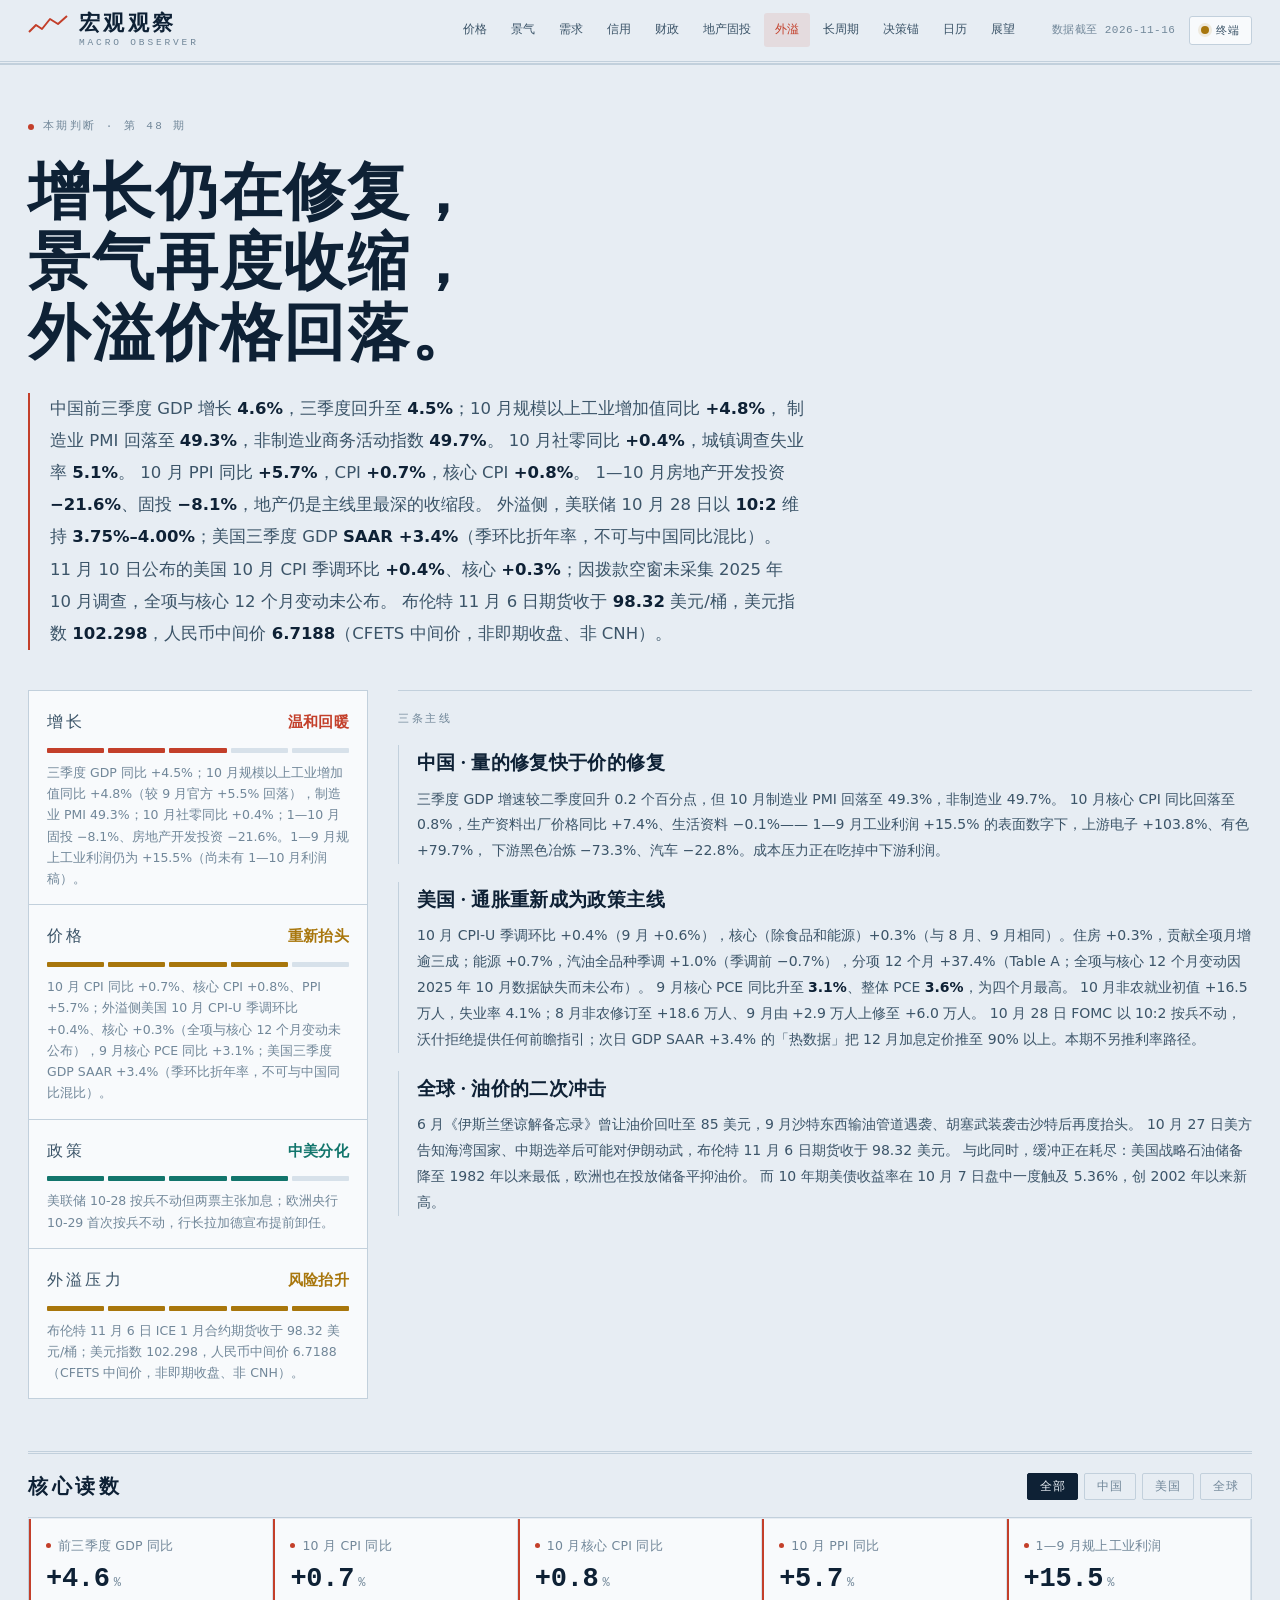
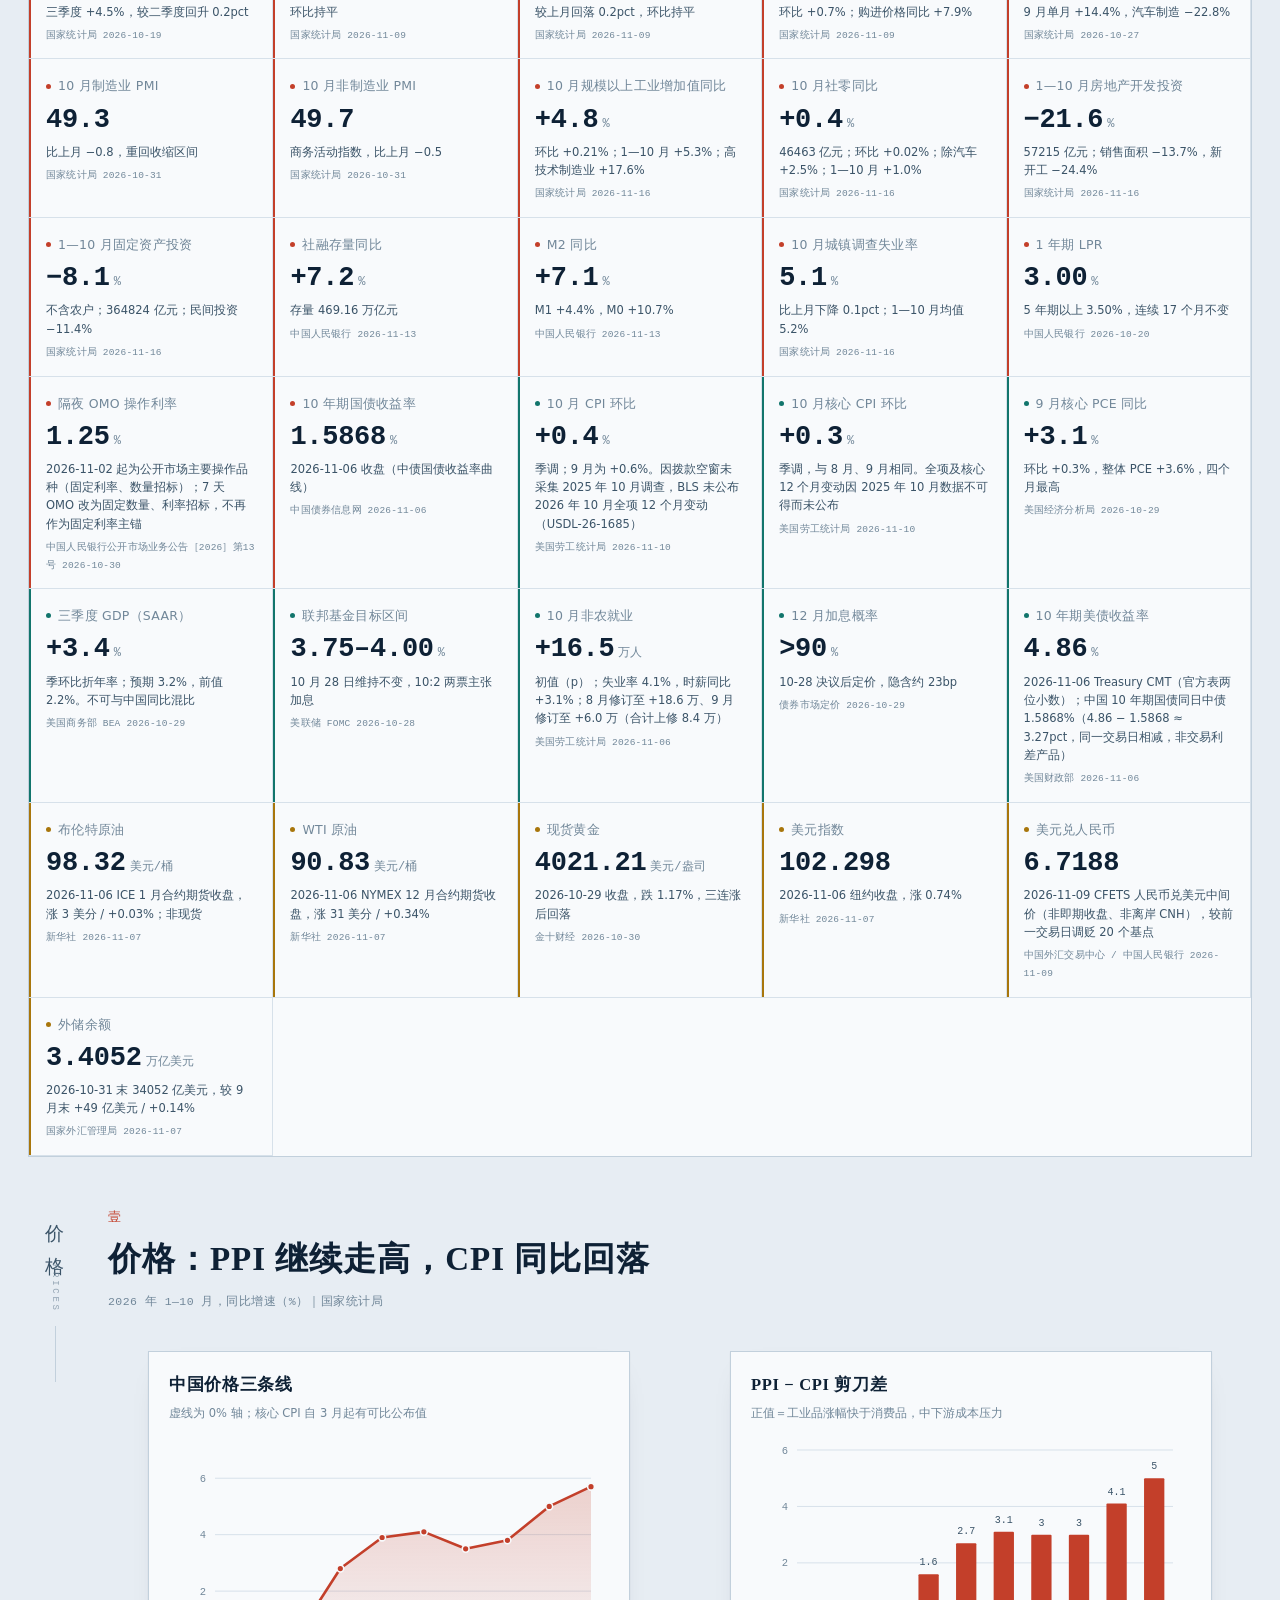
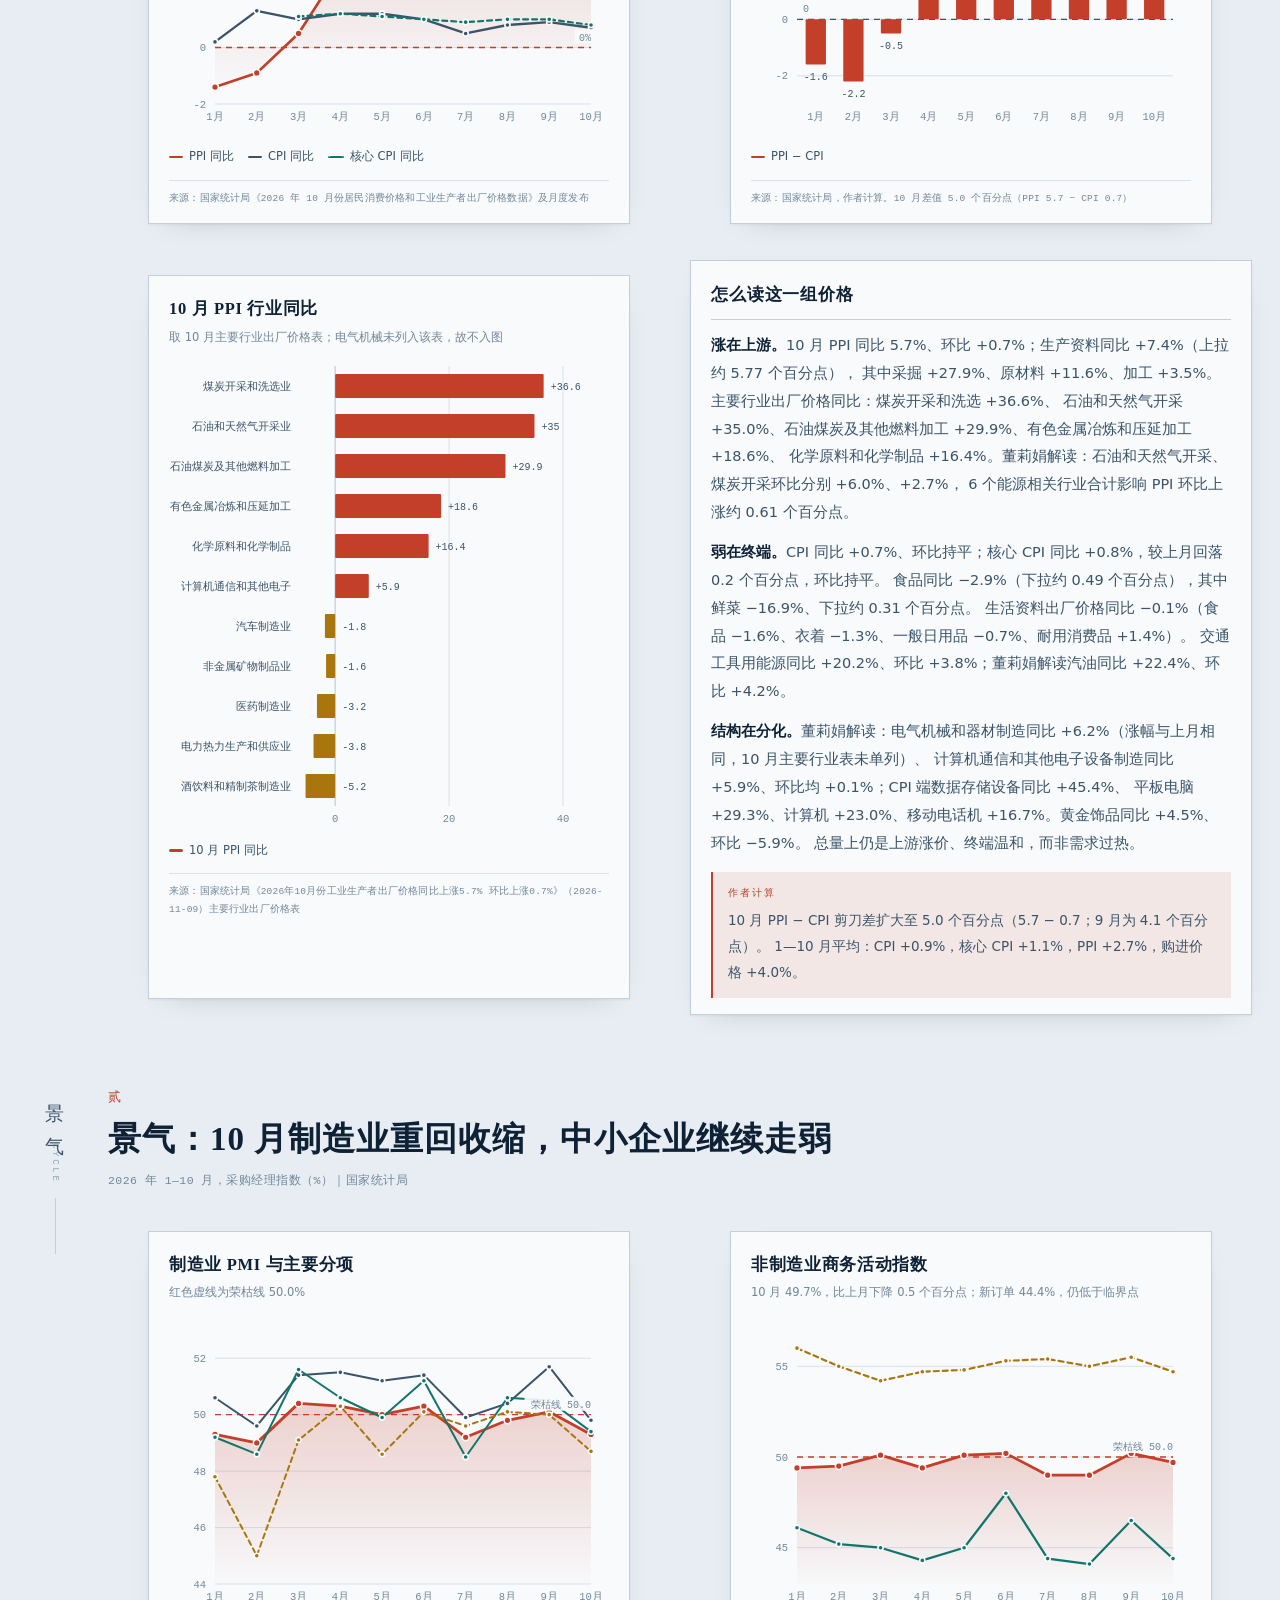
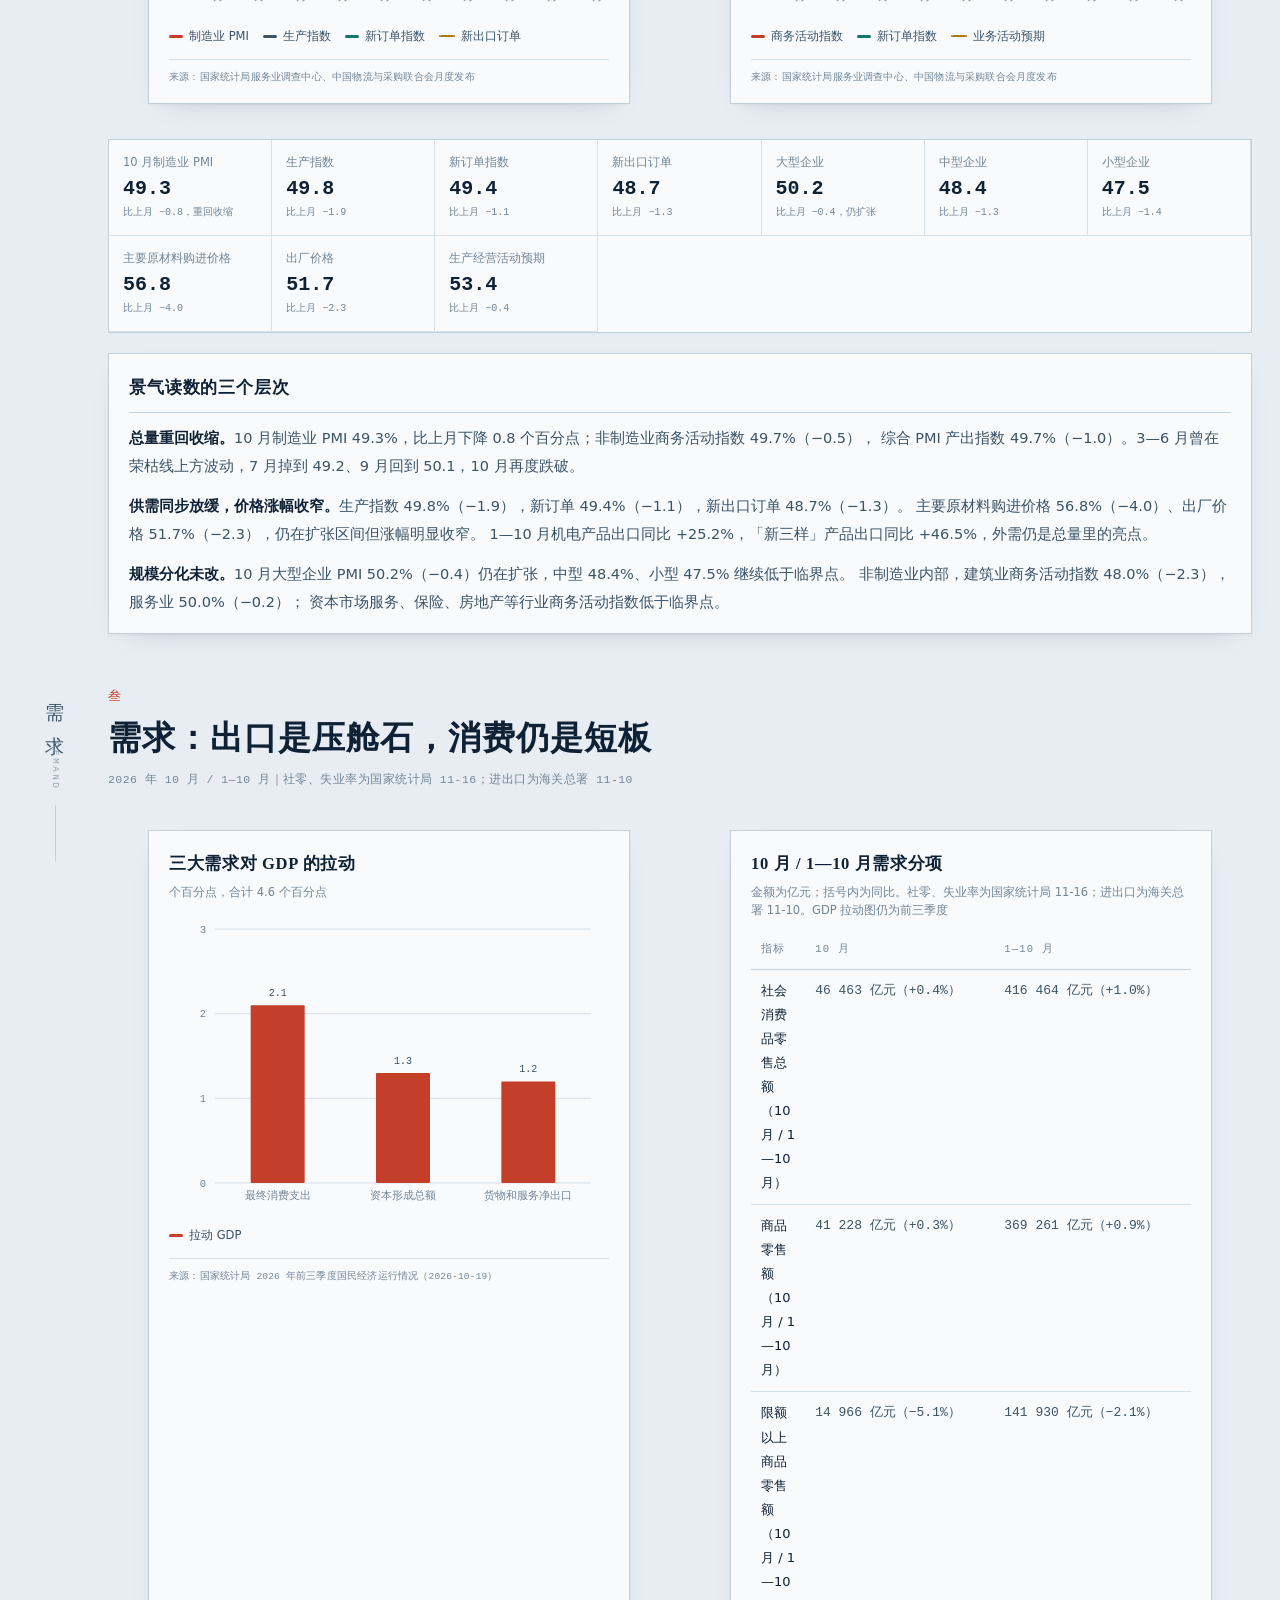
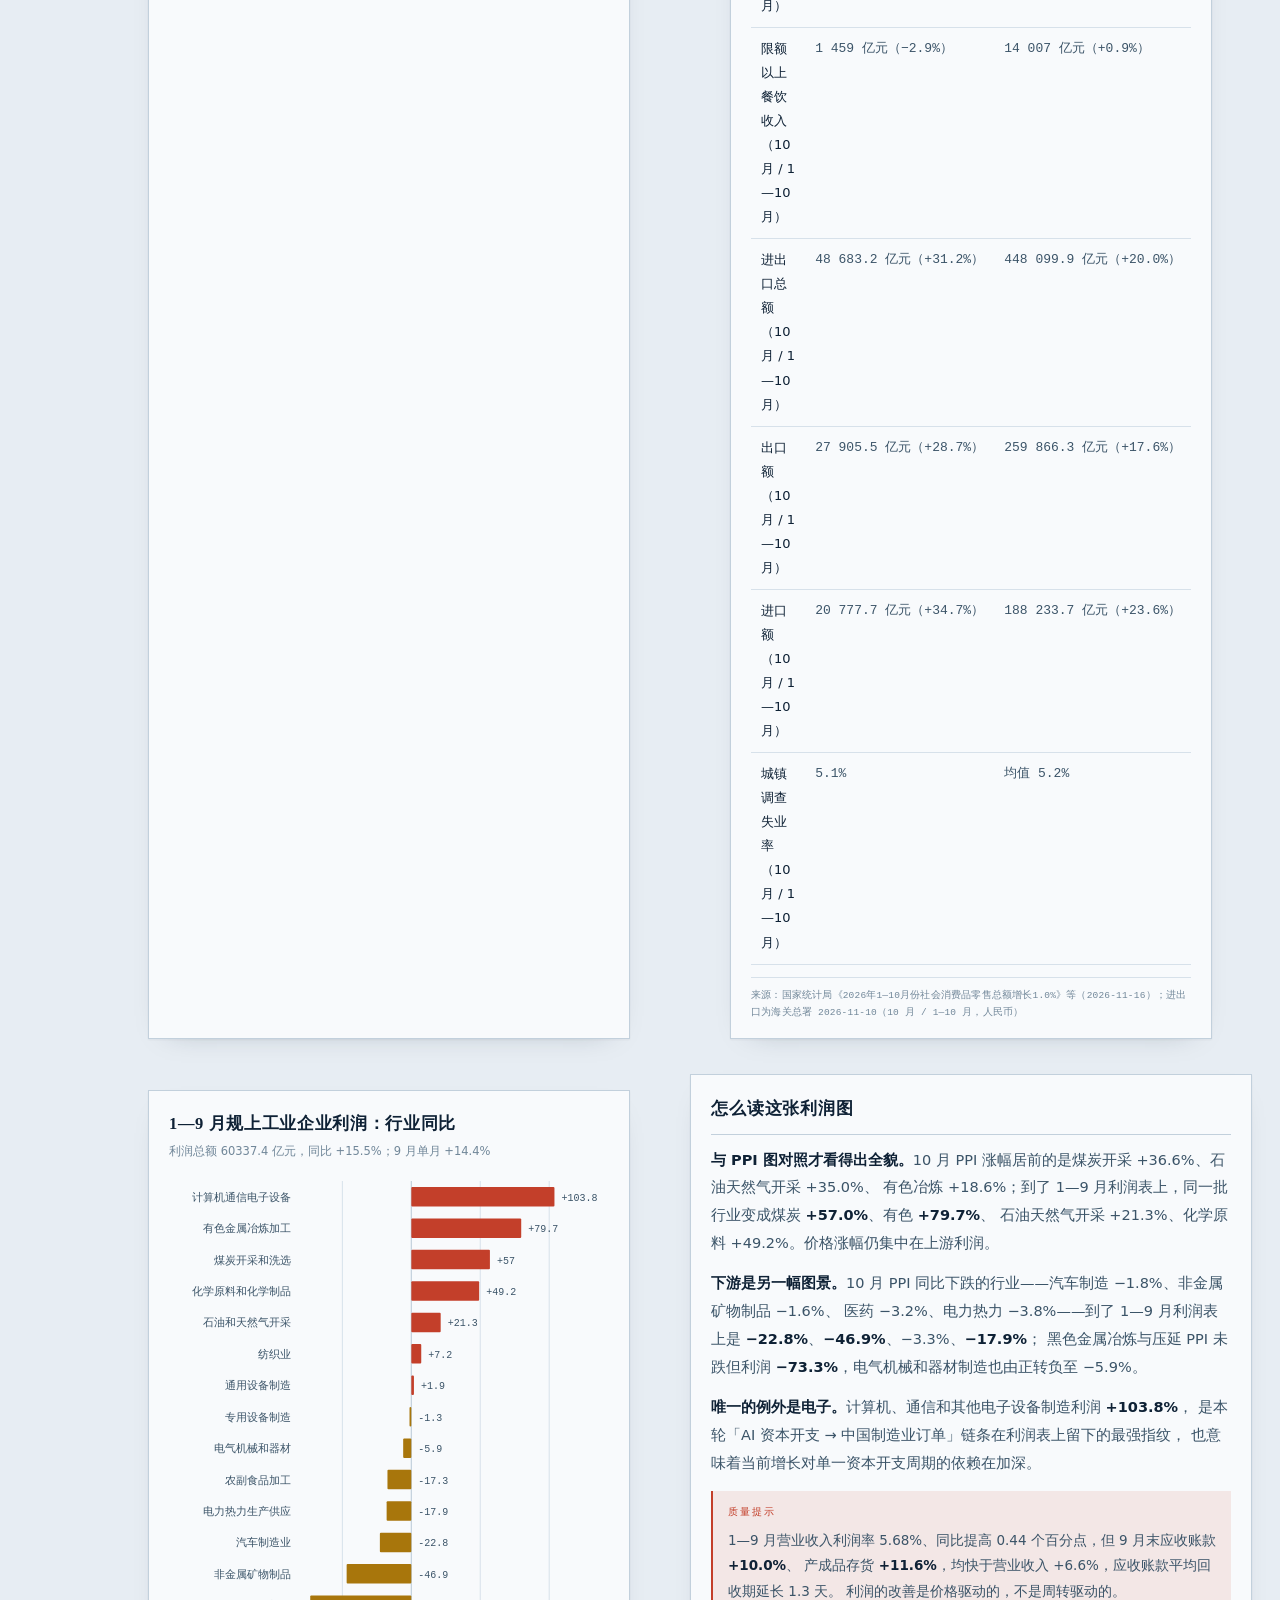
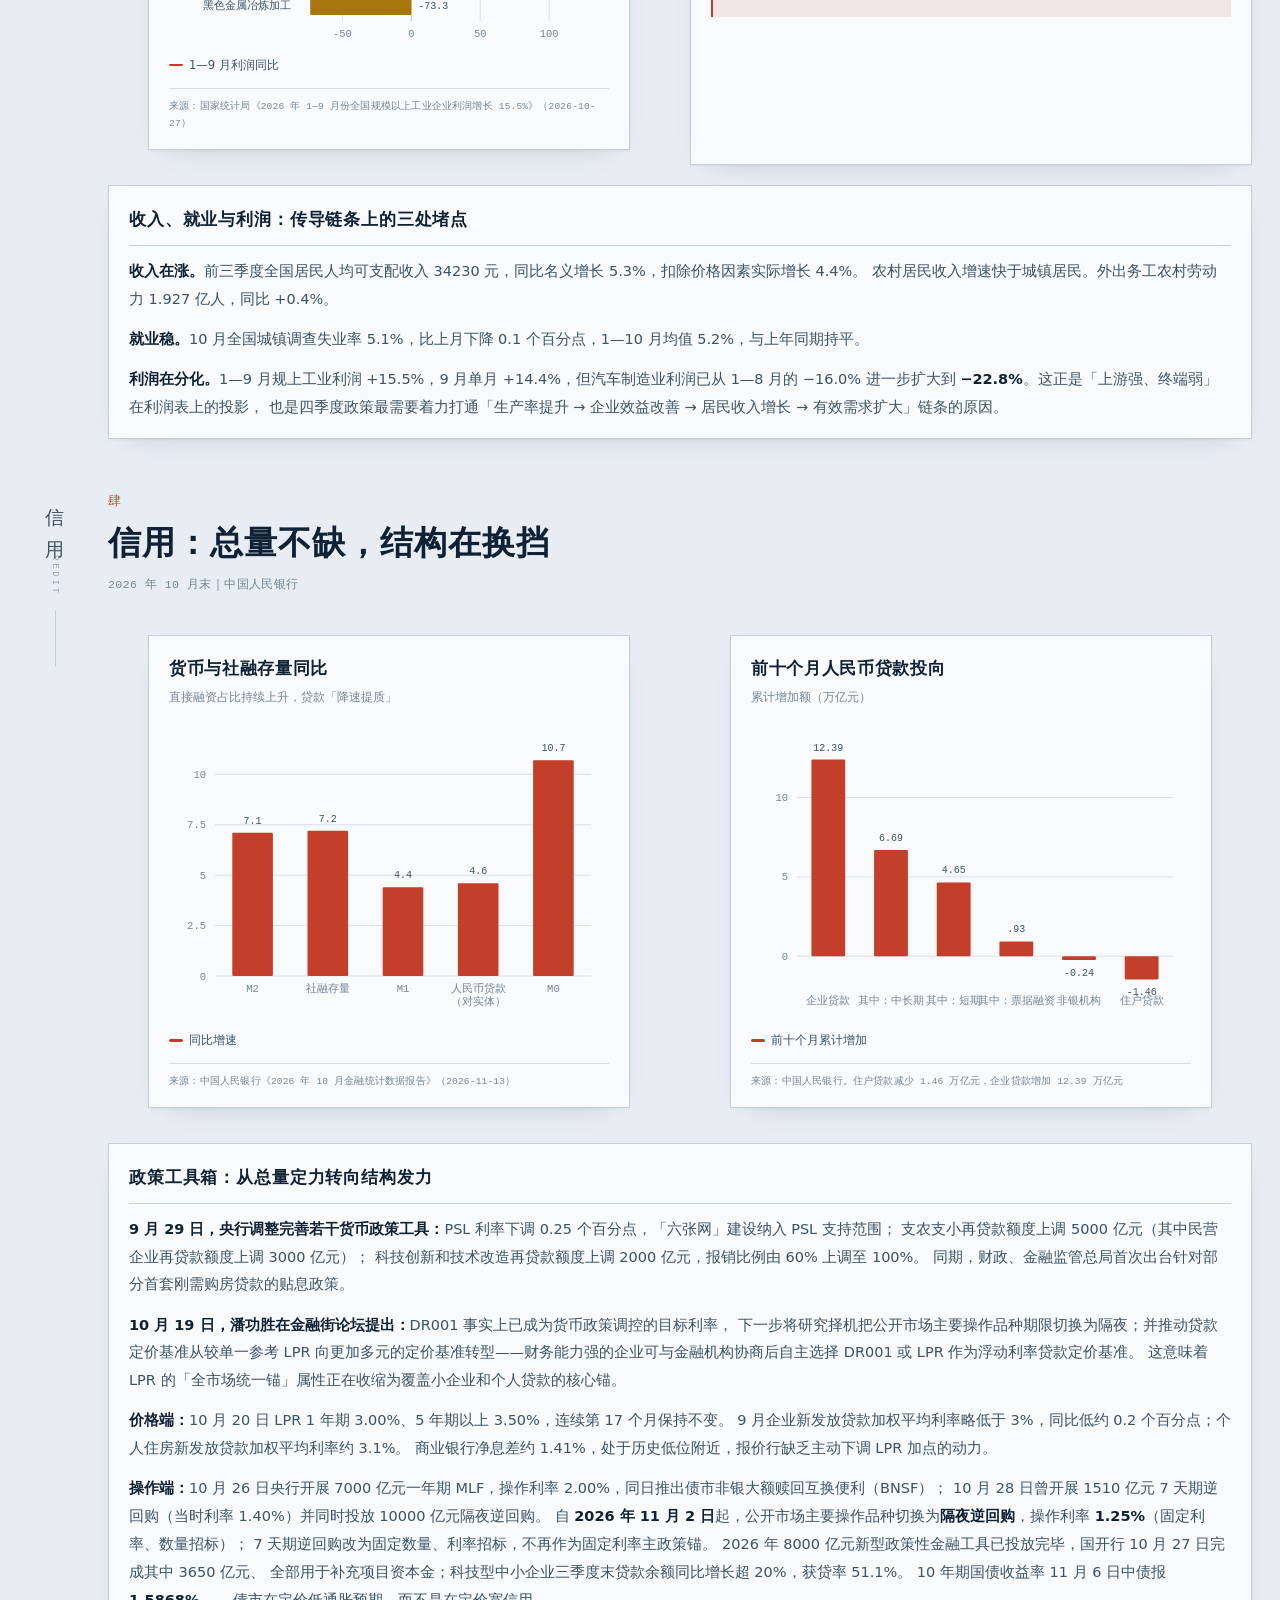
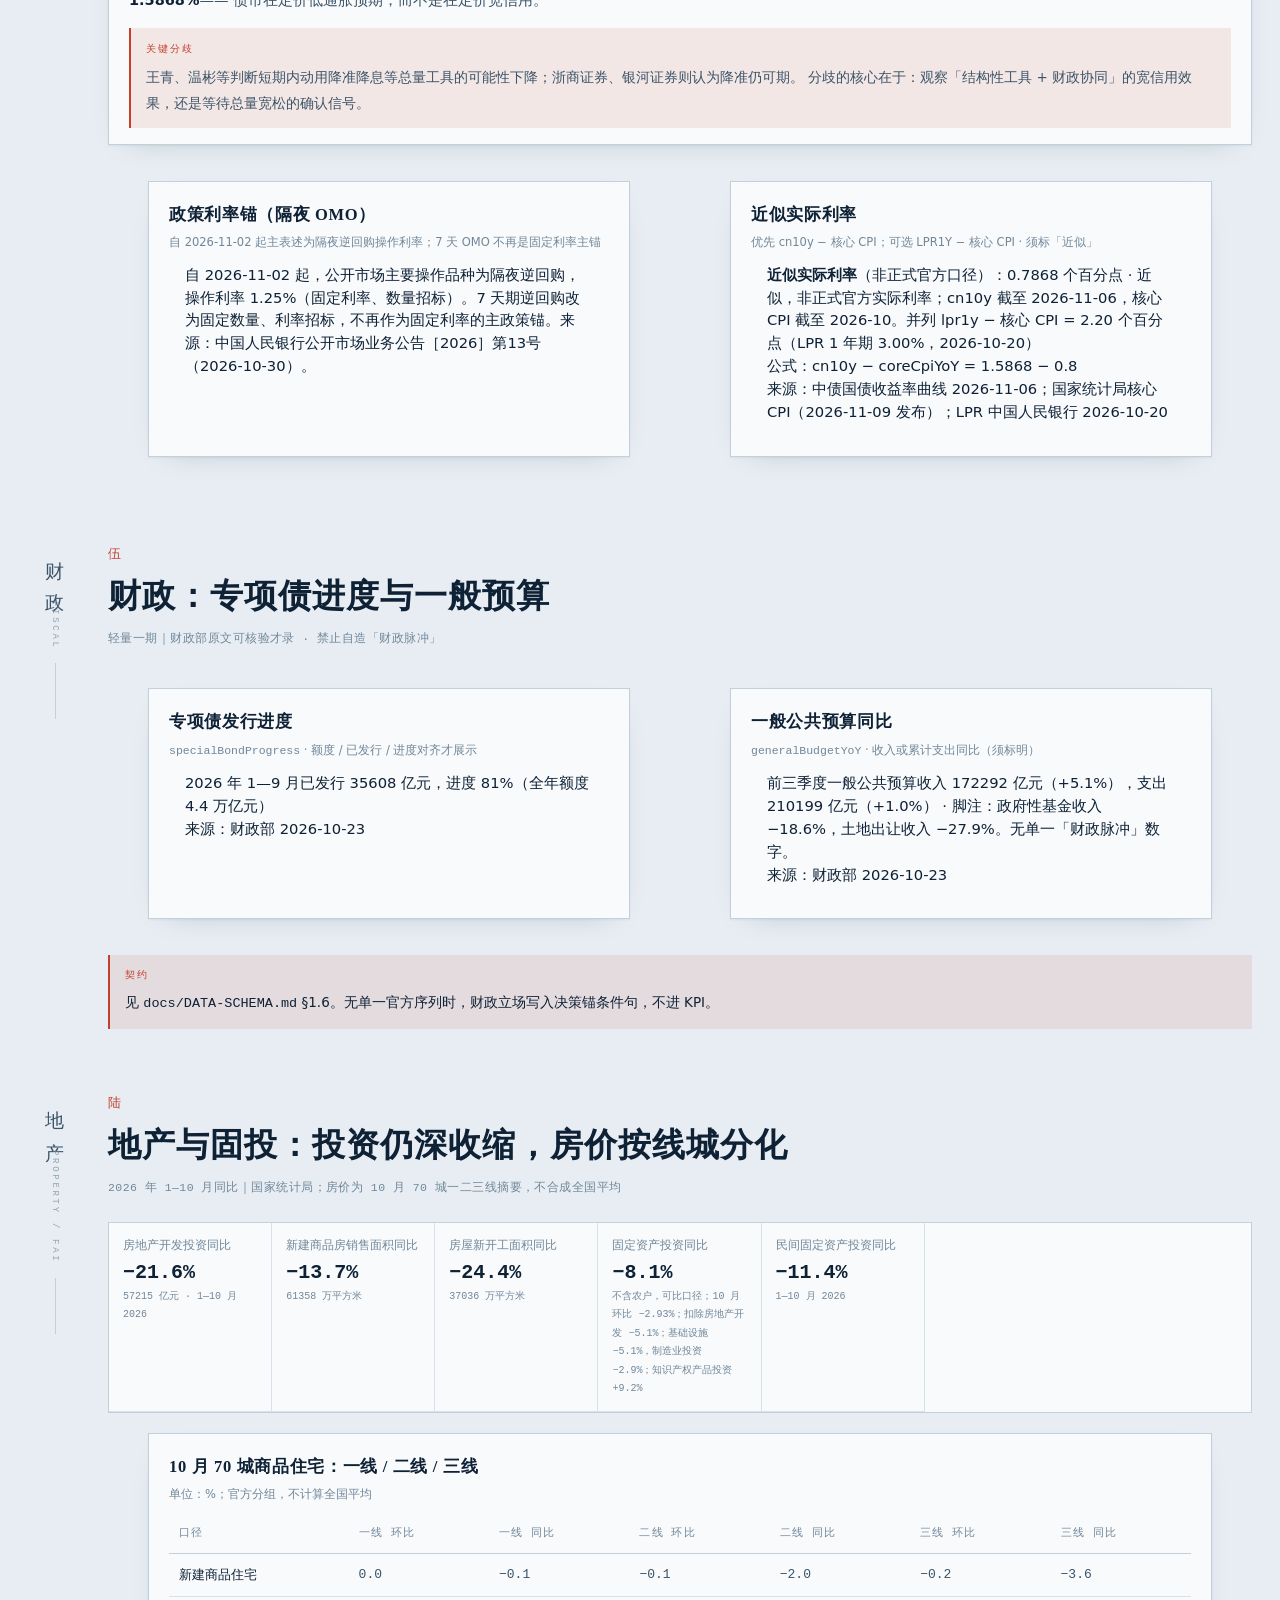
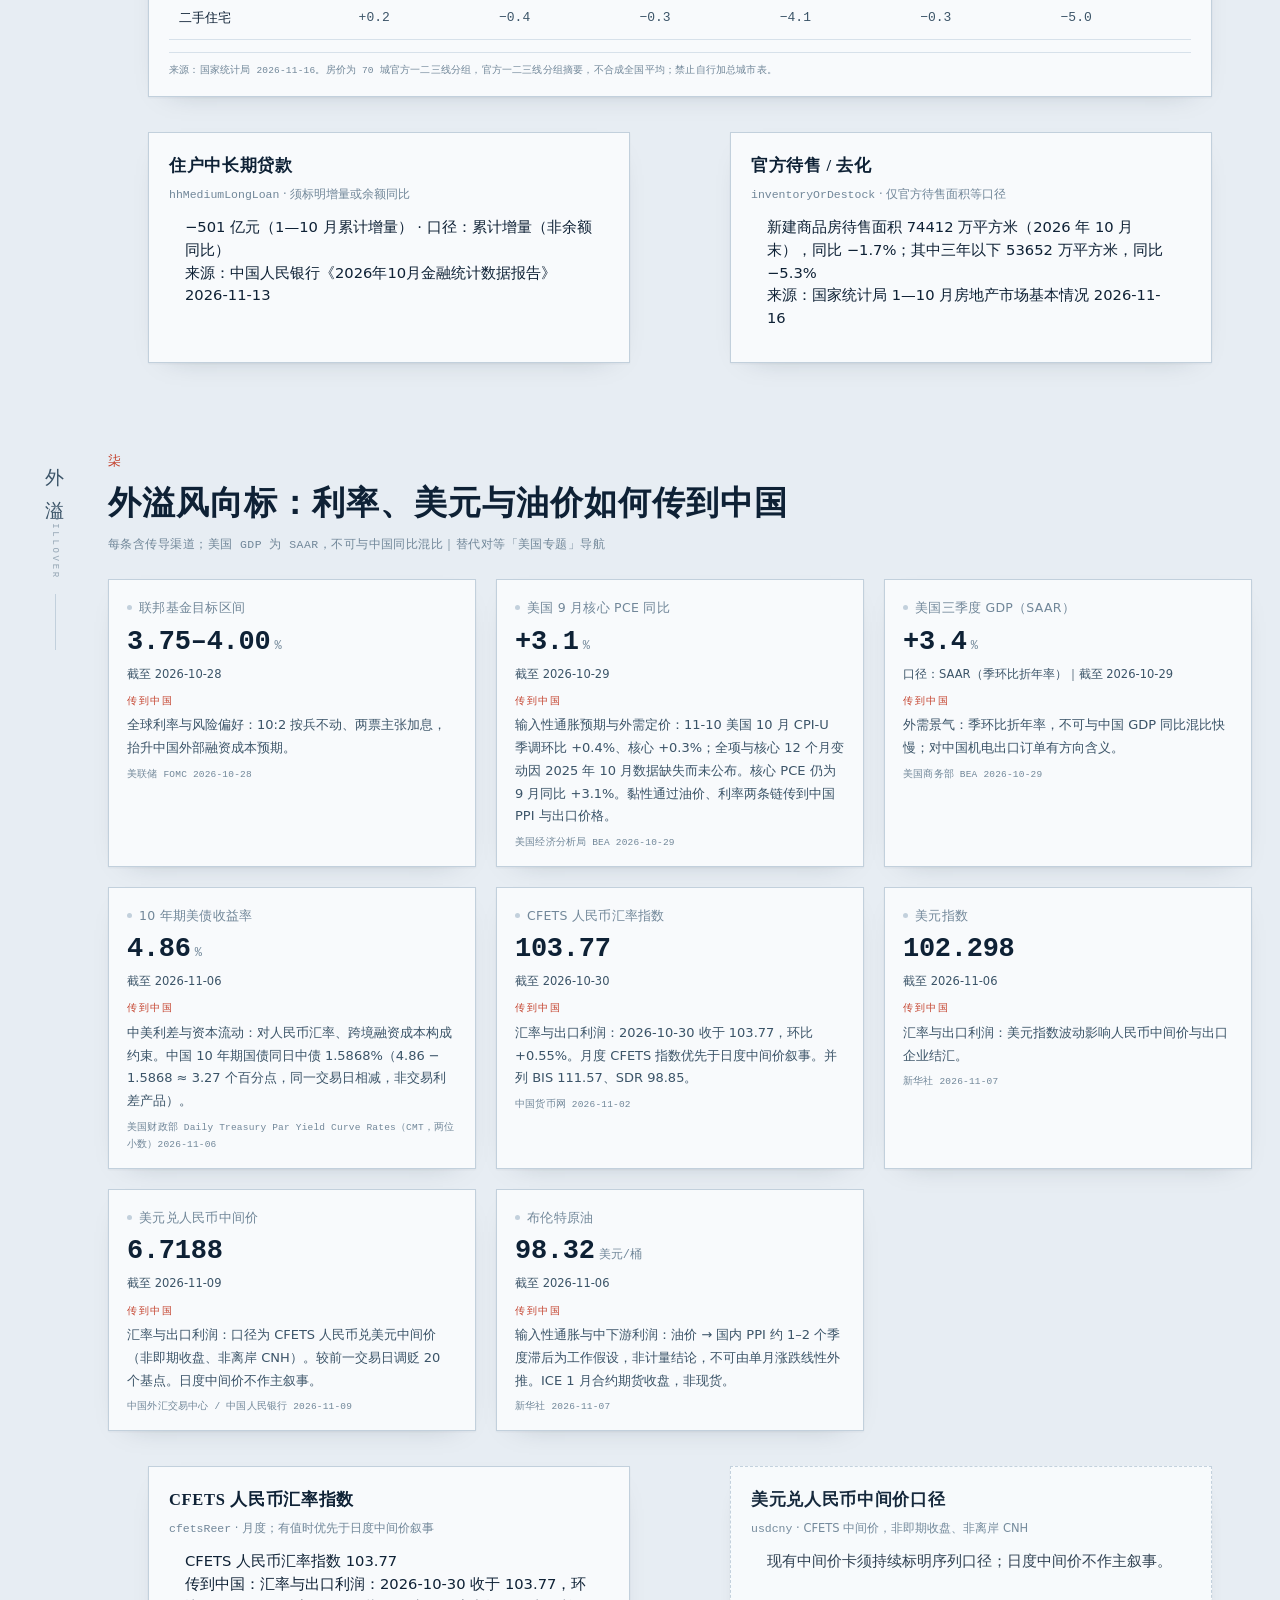
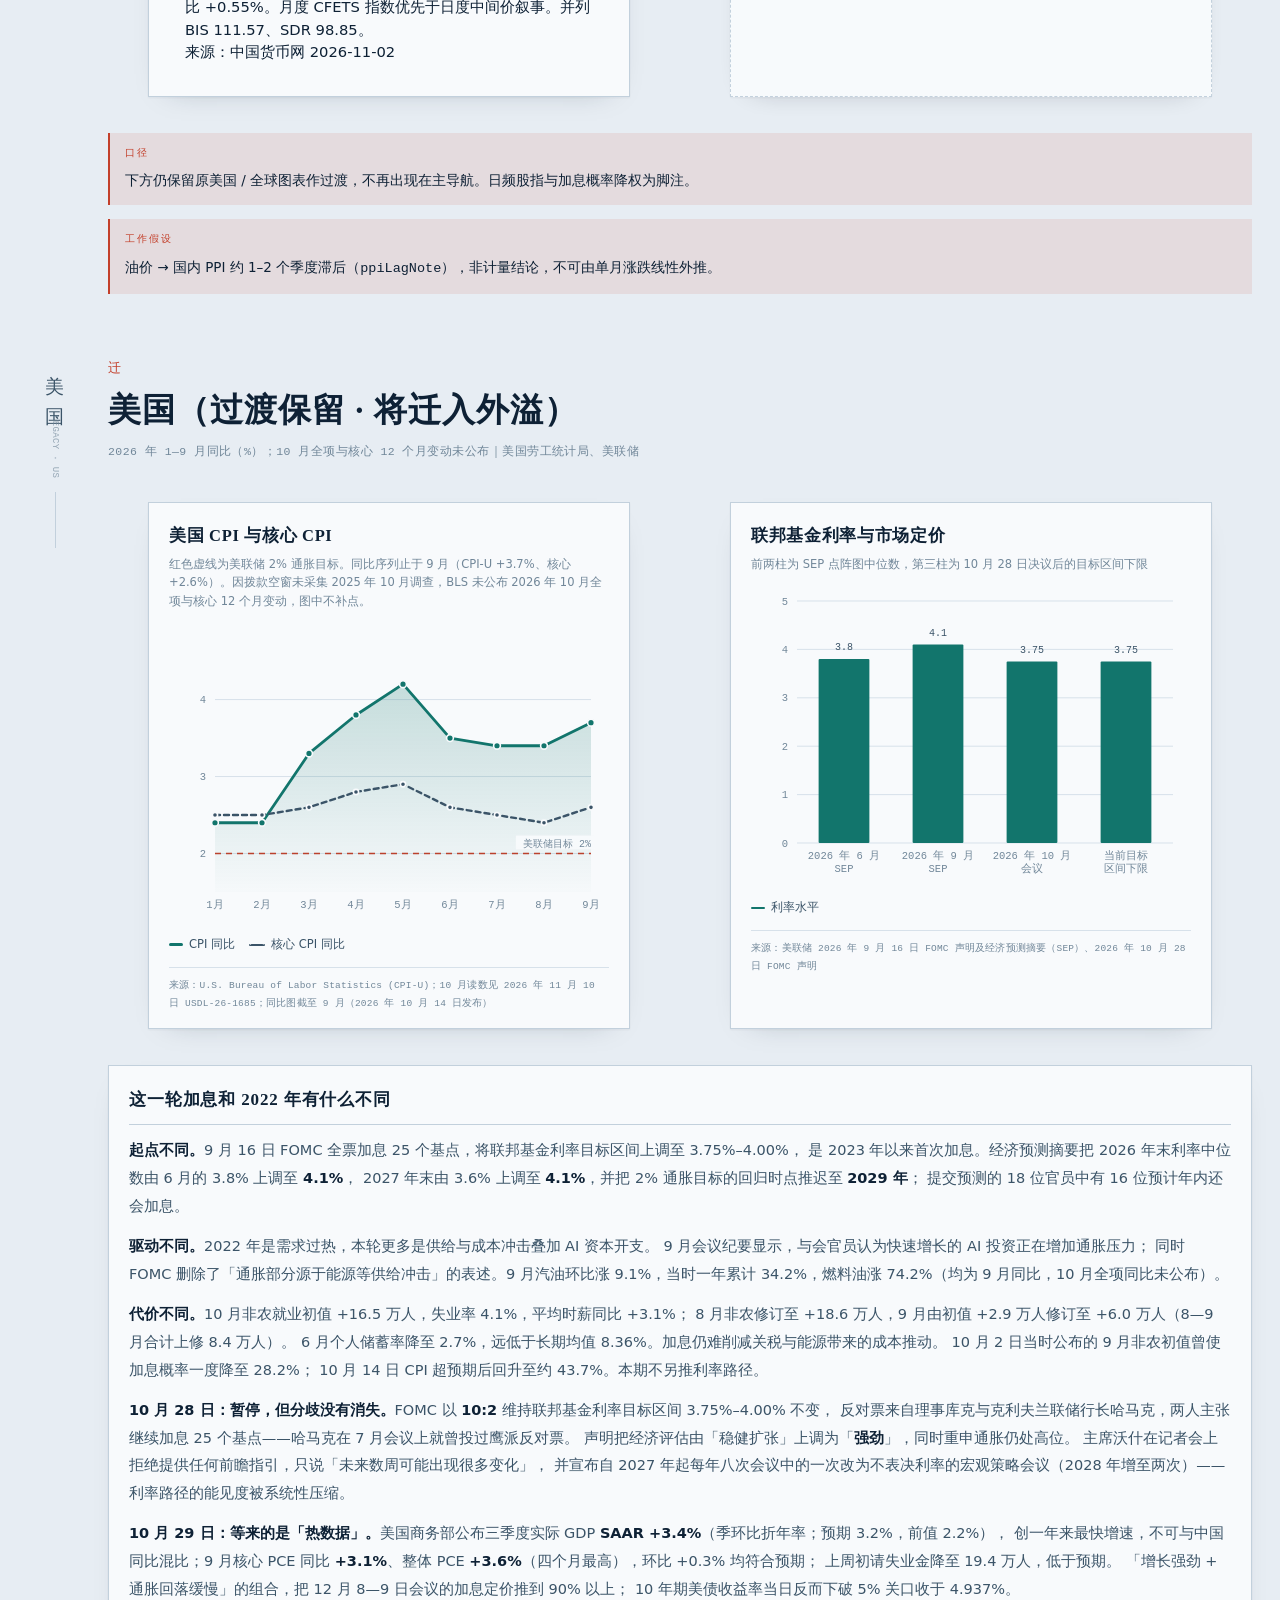
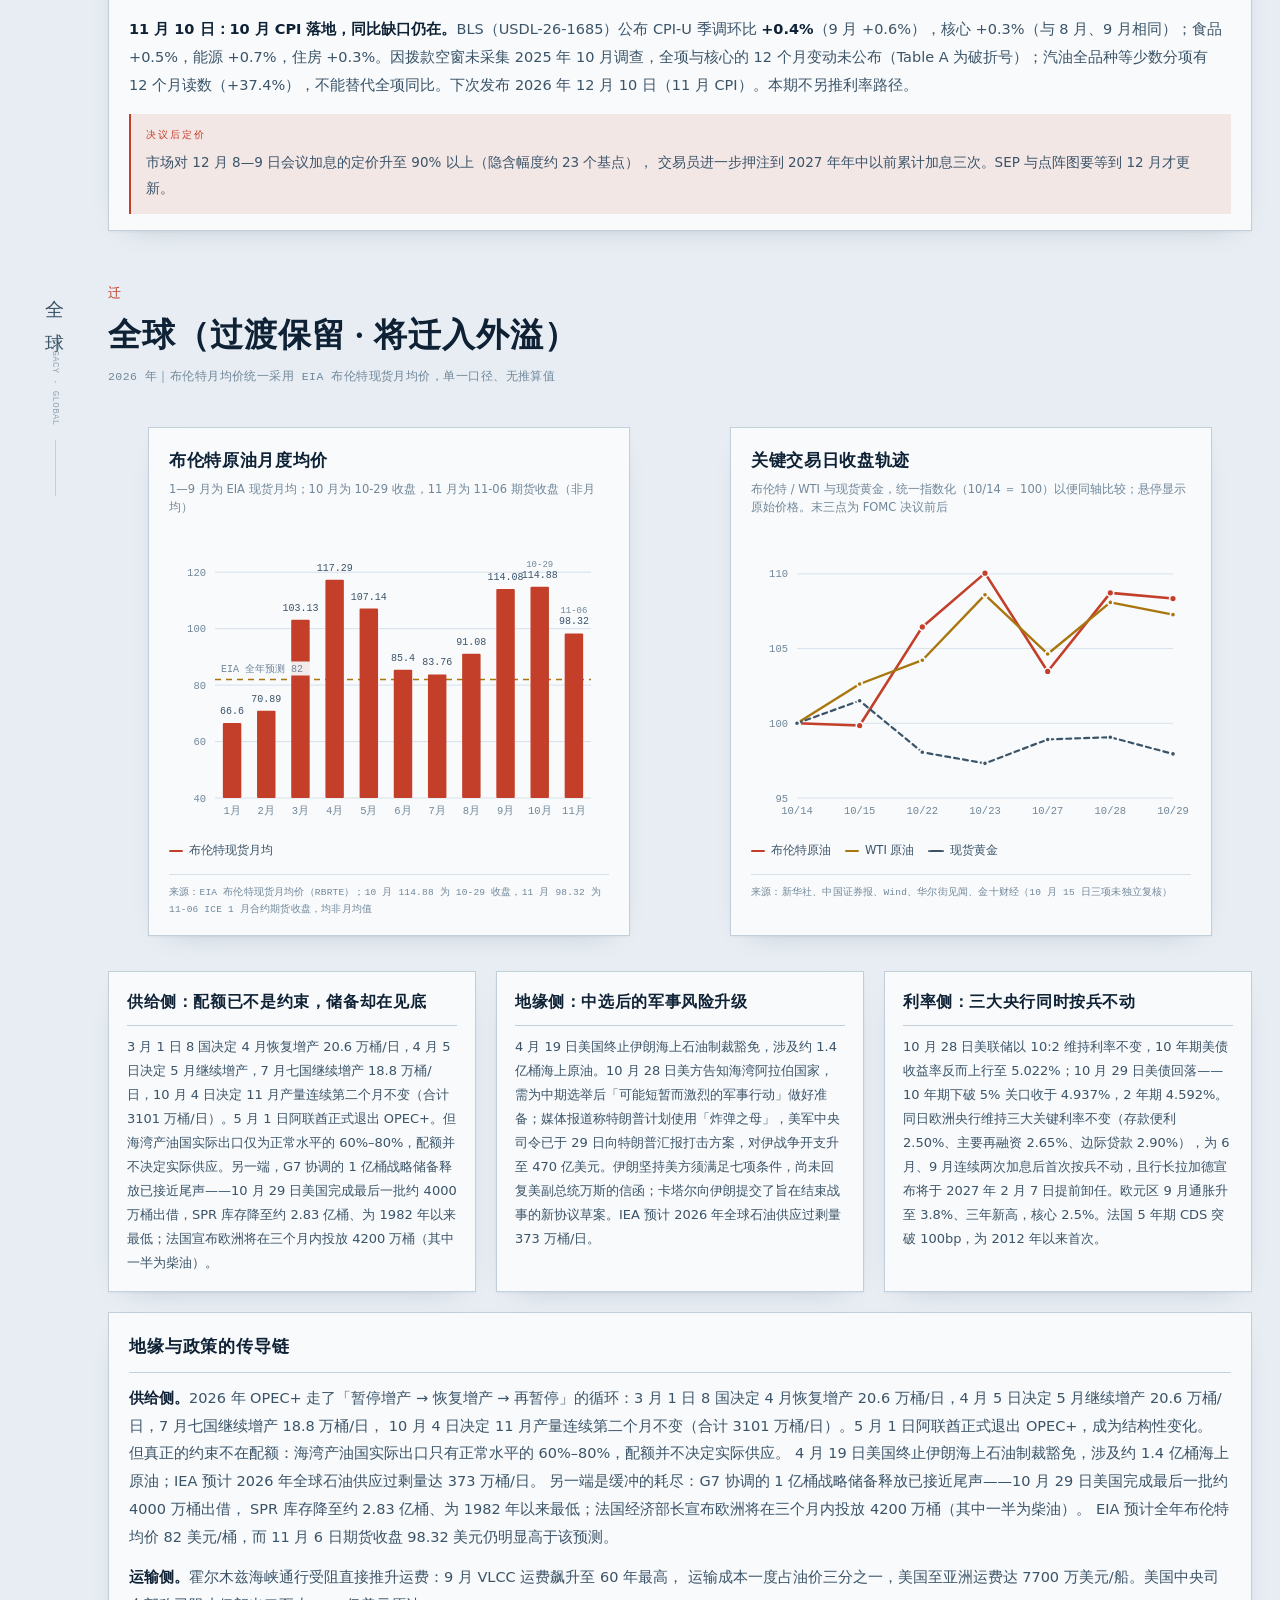
==== commit f47a2936: "data: 写入央行 10 月金融与统计局 10 月运行官方读数 (#15) 按人民银行 2026-11-13 金融统计与统计局 2026-11-16 运行稿转录 10 月/1—10 月读数，更新 d" ====
--- a/index.html
+++ b/index.html
@@ -4,7 +4,7 @@
 <meta charset="utf-8">
 <meta name="viewport" content="width=device-width, initial-scale=1">
 <title>宏观观察 Macro Observer · 宏观经济观察</title>
-<meta name="description" content="宏观经济观察台：中国主线（增长、价格、信用、地产固投），美国与全球作外溢风向标；含长周期坐标与决策锚。数据截至 2026 年 11 月 10 日。">
+<meta name="description" content="宏观经济观察台：中国主线（增长、价格、信用、地产固投），美国与全球作外溢风向标；含长周期坐标与决策锚。数据截至 2026 年 11 月 16 日。">
 <meta name="color-scheme" content="light dark">
 <link rel="stylesheet" href="assets/styles.css?v=56">
 <link rel="icon" href="data:image/svg+xml,<svg xmlns='http://www.w3.org/2000/svg' viewBox='0 0 32 32'><rect width='32' height='32' fill='%230E2135'/><path d='M6 22 L12 13 L18 18 L26 8' stroke='%23E4674E' stroke-width='2.5' fill='none'/></svg>">
@@ -39,7 +39,7 @@
       <a href="#risks">展望</a>
     </nav>
     <div class="masthead-meta">
-      <span class="stamp" id="stamp">数据截至 2026-11-10</span>
+      <span class="stamp" id="stamp">数据截至 2026-11-16</span>
       <button class="theme-btn" id="theme-btn" type="button" aria-pressed="false">
         <span class="theme-btn-dot" aria-hidden="true"></span><span id="theme-label">终端</span>
       </button>
@@ -54,9 +54,11 @@
     <p class="eyebrow"><span class="eyebrow-dot" aria-hidden="true"></span>本期判断 · 第 48 期</p>
     <h1 class="hero-title">增长仍在修复，<br>景气再度收缩，<br>外溢价格回落。</h1>
     <p class="hero-lede">
-      中国前三季度 GDP 增长 <b>4.6%</b>，三季度回升至 <b>4.5%</b>；10 月制造业 PMI 回落至 <b>49.3%</b>，
-      非制造业商务活动指数 <b>49.7%</b>，结束此前连续两月扩张。10 月 PPI 同比 <b>+5.7%</b>，CPI <b>+0.7%</b>，核心 CPI <b>+0.8%</b>。
-      1—9 月房地产开发投资 <b>−20.6%</b>、固投 <b>−7.2%</b>，地产仍是主线里最深的收缩段。
+      中国前三季度 GDP 增长 <b>4.6%</b>，三季度回升至 <b>4.5%</b>；10 月规模以上工业增加值同比 <b>+4.8%</b>，
+      制造业 PMI 回落至 <b>49.3%</b>，非制造业商务活动指数 <b>49.7%</b>。
+      10 月社零同比 <b>+0.4%</b>，城镇调查失业率 <b>5.1%</b>。
+      10 月 PPI 同比 <b>+5.7%</b>，CPI <b>+0.7%</b>，核心 CPI <b>+0.8%</b>。
+      1—10 月房地产开发投资 <b>−21.6%</b>、固投 <b>−8.1%</b>，地产仍是主线里最深的收缩段。
       外溢侧，美联储 10 月 28 日以 <b>10:2</b> 维持 <b>3.75%–4.00%</b>；美国三季度 GDP <b>SAAR +3.4%</b>（季环比折年率，不可与中国同比混比）。
       11 月 10 日公布的美国 10 月 CPI 季调环比 <b>+0.4%</b>、核心 <b>+0.3%</b>；因拨款空窗未采集 2025 年 10 月调查，全项与核心 12 个月变动未公布。
       布伦特 11 月 6 日期货收于 <b>98.32</b> 美元/桶，美元指数 <b>102.298</b>，人民币中间价 <b>6.7188</b>（CFETS 中间价，非即期收盘、非 CNH）。
@@ -226,7 +228,7 @@
       <header class="section-head">
         <span class="section-idx">叁</span>
         <h2>需求：出口是压舱石，消费仍是短板</h2>
-        <p class="section-sub">社零等仍为 2026 年 9 月 / 前三季度（国家统计局）；进出口已更新为 10 月 / 1—10 月（海关总署 11-10）</p>
+        <p class="section-sub">2026 年 10 月 / 1—10 月｜社零、失业率为国家统计局 11-16；进出口为海关总署 11-10</p>
       </header>
 
       <div class="grid-2">
@@ -241,15 +243,15 @@
 
         <figure class="panel">
           <figcaption>
-            <h3>社零等为 9 月 / 前三季度；进出口为 10 月 / 1—10 月</h3>
-            <span class="fig-note">金额为亿元；括号内为同比。社零、失业率仍为国家统计局 9 月 / 前三季度；进出口为海关总署 11-10</span>
+            <h3>10 月 / 1—10 月需求分项</h3>
+            <span class="fig-note">金额为亿元；括号内为同比。社零、失业率为国家统计局 11-16；进出口为海关总署 11-10。GDP 拉动图仍为前三季度</span>
           </figcaption>
           <div class="table-wrap">
             <table class="data-table" id="table-demand">
-              <caption class="sr-only">社零等为 9 月及前三季度，进出口为 10 月及 1—10 月的需求分项数据</caption>
+              <caption class="sr-only">10 月及 1—10 月的需求分项数据：社零、失业率与进出口时期已对齐</caption>
             </table>
           </div>
-          <p class="fig-src">来源：国家统计局月度及季度发布（社零、失业率仍为 9 月 / 前三季度）；进出口为海关总署 2026-11-10（10 月 / 1—10 月，人民币）</p>
+          <p class="fig-src">来源：国家统计局《2026年1—10月份社会消费品零售总额增长1.0%》等（2026-11-16）；进出口为海关总署 2026-11-10（10 月 / 1—10 月，人民币）</p>
         </figure>
       </div>
 
@@ -287,8 +289,7 @@
         <h3 class="panel-h">收入、就业与利润：传导链条上的三处堵点</h3>
         <p><b>收入在涨。</b>前三季度全国居民人均可支配收入 34230 元，同比名义增长 5.3%，扣除价格因素实际增长 4.4%。
            农村居民收入增速快于城镇居民。外出务工农村劳动力 1.927 亿人，同比 +0.4%。</p>
-        <p><b>就业稳。</b>9 月全国城镇调查失业率 5.2%，比上月下降 0.1 个百分点，前三季度均值 5.2%，与上年同期持平；
-           31 个大城市同为 5.2%。全国企业就业人员周平均工作时间 48.3 小时。</p>
+        <p><b>就业稳。</b>10 月全国城镇调查失业率 5.1%，比上月下降 0.1 个百分点，1—10 月均值 5.2%，与上年同期持平。</p>
         <p><b>利润在分化。</b>1—9 月规上工业利润 +15.5%，9 月单月 +14.4%，但汽车制造业利润已从 1—8 月的 −16.0%
            进一步扩大到 <b>−22.8%</b>。这正是「上游强、终端弱」在利润表上的投影，
            也是四季度政策最需要着力打通「生产率提升 → 企业效益改善 → 居民收入增长 → 有效需求扩大」链条的原因。</p>
@@ -303,7 +304,7 @@
       <header class="section-head">
         <span class="section-idx">肆</span>
         <h2>信用：总量不缺，结构在换挡</h2>
-        <p class="section-sub">2026 年 9 月末｜中国人民银行</p>
+        <p class="section-sub">2026 年 10 月末｜中国人民银行</p>
       </header>
 
       <div class="grid-2">
@@ -313,16 +314,16 @@
             <span class="fig-note">直接融资占比持续上升，贷款「降速提质」</span>
           </figcaption>
           <div class="chart" id="chart-credit" data-chart="credit"></div>
-          <p class="fig-src">来源：中国人民银行《2026 年前三季度金融统计数据报告》（2026-10-14）</p>
-        </figure>
-
-        <figure class="panel">
-          <figcaption>
-            <h3>前三季度人民币贷款投向</h3>
+          <p class="fig-src">来源：中国人民银行《2026 年 10 月金融统计数据报告》（2026-11-13）</p>
+        </figure>
+
+        <figure class="panel">
+          <figcaption>
+            <h3>前十个月人民币贷款投向</h3>
             <span class="fig-note">累计增加额（万亿元）</span>
           </figcaption>
           <div class="chart" id="chart-loans" data-chart="loans"></div>
-          <p class="fig-src">来源：中国人民银行。住户贷款减少 1.03 万亿元，企业贷款增加 12.55 万亿元</p>
+          <p class="fig-src">来源：中国人民银行。住户贷款减少 1.46 万亿元，企业贷款增加 12.39 万亿元</p>
         </figure>
       </div>
 
@@ -409,17 +410,17 @@
       <header class="section-head">
         <span class="section-idx">陆</span>
         <h2>地产与固投：投资仍深收缩，房价按线城分化</h2>
-        <p class="section-sub">2026 年 1—9 月同比｜国家统计局；房价为 9 月 70 城一二三线摘要，不合成全国平均</p>
+        <p class="section-sub">2026 年 1—10 月同比｜国家统计局；房价为 10 月 70 城一二三线摘要，不合成全国平均</p>
       </header>
       <div class="stat-row" id="property-stats"></div>
       <figure class="panel">
         <figcaption>
-          <h3>9 月 70 城商品住宅：一线 / 二线 / 三线</h3>
+          <h3>10 月 70 城商品住宅：一线 / 二线 / 三线</h3>
           <span class="fig-note">单位：%；官方分组，不计算全国平均</span>
         </figcaption>
         <div class="table-wrap">
           <table class="data-table" id="table-home-price">
-            <caption class="sr-only">9 月 70 城一二三线新建与二手住宅价格变动</caption>
+            <caption class="sr-only">10 月 70 城一二三线新建与二手住宅价格变动</caption>
           </table>
         </div>
         <p class="fig-src" id="property-src">来源：国家统计局</p>
@@ -530,7 +531,6 @@
            「增长强劲 + 通胀回落缓慢」的组合，把 12 月 8—9 日会议的加息定价推到 90% 以上；
            10 年期美债收益率当日反而下破 5% 关口收于 4.937%。</p>
         <p><b>11 月 10 日：10 月 CPI 落地，同比缺口仍在。</b>BLS（USDL-26-1685）公布 CPI-U 季调环比 <b>+0.4%</b>（9 月 +0.6%），核心 +0.3%（与 8 月、9 月相同）；食品 +0.5%，能源 +0.7%，住房 +0.3%。因拨款空窗未采集 2025 年 10 月调查，全项与核心的 12 个月变动未公布（Table A 为破折号）；汽油全品种等少数分项有 12 个月读数（+37.4%），不能替代全项同比。下次发布 2026 年 12 月 10 日（11 月 CPI）。本期不另推利率路径。</p>
-        <p><b>11 月 18 日：10 月会议纪要发布。</b>美联储于 14:00 EST 公布 10 月 27—28 日会议纪要。正式投票仍为 10:2 维持 3.75%–4.00%。多数与会者支持本次维持；几乎所有与会者判断，在其对通胀与劳动力市场的基线展望下，进一步上调目标区间——大体与 9 月 SEP 一致——可能是合适的。这是 10 月会议当时的讨论，不是新的政策决定。未来决定取决于到来的数据、演变中的展望与风险平衡。本期不另推利率路径。来源：https://www.federalreserve.gov/monetarypolicy/fomcminutes20261028.htm</p>
         <p class="callout">
           <span class="callout-tag">决议后定价</span>
           市场对 12 月 8—9 日会议加息的定价升至 90% 以上（隐含幅度约 23 个基点），
@@ -735,12 +735,12 @@
         <div class="panel">
           <h3 class="panel-h">主要来源</h3>
           <ul class="src-list">
-            <li><b>国家统计局</b>　2026 年 10 月 CPI/PPI（11-09）、10 月 PMI（10-31）、前三季度国民经济运行情况（10-19）、固定资产投资（10-19）、70 城房价（10-19）、商品房待售面积（10-19）、1—9 月规模以上工业企业利润（10-27）</li>
-            <li><b>中国人民银行 / 中国外汇交易中心 / 中央国债登记结算公司（中债）</b>　2026 年前三季度金融统计数据报告（10-14）、10 月 20 日 LPR 公告、公开市场业务公告［2026］第13号（10-30，隔夜 OMO 1.25% 自 11-02 实施）、人民币汇率中间价（11-09：6.7188）、CFETS 人民币汇率指数（11-02 发布）、中债国债收益率曲线（11-06）</li>
+            <li><b>国家统计局</b>　2026 年 10 月国民经济运行 / 工业增加值 / 固投 / 房地产 / 社零 / 70 城房价及杨彩芳解读（11-16）；10 月 CPI/PPI（11-09）；10 月 PMI（10-31）；前三季度 GDP 仍用国民经济运行情况（10-19）；1—9 月规模以上工业企业利润（10-27，尚无 1—10 月利润稿）</li>
+            <li><b>中国人民银行 / 中国外汇交易中心 / 中央国债登记结算公司（中债）</b>　2026 年 10 月金融统计数据报告（11-13，当期为初步数）、10 月 20 日 LPR 公告、公开市场业务公告［2026］第13号（10-30，隔夜 OMO 1.25% 自 11-02 实施）、人民币汇率中间价（11-09：6.7188）、CFETS 人民币汇率指数（11-02 发布）、中债国债收益率曲线（11-06，本轮未更新）</li>
             <li><b>国家外汇管理局</b>　2026 年 10 月末外汇储备（11-07）：34052 亿美元</li>
             <li><b>财政部</b>　2026 年 1—9 月财政收支情况（10-23）：专项债进度、一般公共预算</li>
             <li><b>海关总署</b>　2026 年 10 月 / 1—10 月货物贸易（11-10）：10 月进出口 4.87 万亿元（+31.2%）、出口 2.79 万亿元（+28.7%）、进口 2.08 万亿元（+34.7%）；1—10 月进出口 44.81 万亿元（+20.0%）、出口 25.99 万亿元（+17.6%）、进口 18.82 万亿元（+23.6%）；1—10 月机电产品出口 16.81 万亿元（+25.2%）。亿元精表见海关总署英文统计表（单位：亿元，一位小数）。人民币同比，不可与美国数据混比</li>
-            <li><b>美国劳工统计局（BLS）</b>　CPI-U（10 月，11-10，USDL-26-1685；全项与核心 12 个月变动未公布）；Employment Situation 10 月非农就业初值（11-06，USDL-26-1632）；<b>美国经济分析局（BEA）</b>　9 月 PCE（10-29）；<b>美国商务部</b>　三季度 GDP 初值（10-29）；<b>美国财政部</b>　Daily Treasury Par Yield Curve Rates（CMT，11-06）；<b>美联储</b>　FOMC 声明（9-16 / 10-28）、经济预测摘要与会议纪要（10-07）、10 月会议纪要（11-18）；<b>纽约联储</b>　消费者预期调查</li>
+            <li><b>美国劳工统计局（BLS）</b>　CPI-U（10 月，11-10，USDL-26-1685；全项与核心 12 个月变动未公布）；Employment Situation 10 月非农就业初值（11-06，USDL-26-1632）；<b>美国经济分析局（BEA）</b>　9 月 PCE（10-29）；<b>美国商务部</b>　三季度 GDP 初值（10-29）；<b>美国财政部</b>　Daily Treasury Par Yield Curve Rates（CMT，11-06）；<b>美联储</b>　FOMC 声明（9-16 / 10-28）、经济预测摘要与会议纪要（10-07）；<b>纽约联储</b>　消费者预期调查</li>
             <li><b>美国能源信息署（EIA）</b>　布伦特现货月均价序列、2026 年全年均价预测；<b>国际能源署（IEA）</b>　全球石油供应平衡与战略储备释放</li>
             <li><b>加拿大央行、新西兰央行、欧洲央行（ECB）</b>　10 月 28—29 日利率决议</li>
             <li><b>中证指数有限公司</b>　沪深300 / 中证500 / 中证1000 / 科创50 指数单张（2026-10-30）：滚动市盈率，计算用股本</li>
@@ -751,14 +751,14 @@
         <div class="panel">
           <h3 class="panel-h">口径说明与已知局限</h3>
           <ul class="src-list">
-            <li>本页为<strong>静态快照</strong>，不含实时行情接口，价格数据截至 2026 年 11 月 6 日期货收盘（人民币中间价截至 11 月 9 日；中债 10 年期国债截至 11 月 6 日），国内宏观数据截至各指标最近一次发布。中国 10 月 CPI/PPI 已纳入（国家统计局 2026-11-09）；美国 10 月 CPI 已纳入（BLS 2026-11-10，USDL-26-1685；全项与核心 12 个月变动未公布，KPI 改为季调环比）。海关 10 月 / 1—10 月货物贸易已纳入（海关总署 2026-11-10，人民币；需求表用亿元精表一位小数）。美联储 10 月会议纪要已纳入（2026-11-18 14:00 EST 发布）；统计 KPI 仍止于 11-10 快照。10 月社零/信贷尚未发布，沿用 9 月。中国 10 年期国债收益率采用 11 月 6 日中债 <strong>1.5868%</strong>。自 11 月 2 日起政策利率主锚为隔夜 OMO <strong>1.25%</strong>，不再把 7 天 OMO 1.40% 当作唯一政策利率。</li>
+            <li>本页为<strong>静态快照</strong>，不含实时行情接口，价格数据截至 2026 年 11 月 6 日期货收盘（人民币中间价截至 11 月 9 日；中债 10 年期国债截至 11 月 6 日，本轮未更新），国内宏观数据截至各指标最近一次发布。中国 10 月工业 / 社零 / 失业率 / 固投 / 地产 / 70 城房价已纳入（国家统计局 2026-11-16）；10 月金融统计已纳入（中国人民银行 2026-11-13，当期为初步数）。中国 10 月 CPI/PPI 已纳入（国家统计局 2026-11-09）；美国 10 月 CPI 已纳入（BLS 2026-11-10，USDL-26-1685；全项与核心 12 个月变动未公布，KPI 改为季调环比）。海关 10 月 / 1—10 月货物贸易已纳入（海关总署 2026-11-10，人民币；需求表用亿元精表一位小数）。中国 10 年期国债收益率采用 11 月 6 日中债 <strong>1.5868%</strong>。自 11 月 2 日起政策利率主锚为隔夜 OMO <strong>1.25%</strong>，不再把 7 天 OMO 1.40% 当作唯一政策利率。</li>
             <li>布伦特月均价统一采用 <strong>EIA 布伦特现货月均价（RBRTE）</strong>：1—9 月为官方月度均价；10 月柱为 10 月 29 日收盘 114.88、11 月柱为 11 月 6 日 ICE 1 月合约期货收盘 98.32（图注已标明，非月均值、非现货）。</li>
             <li><strong>现货黄金</strong>统一采用伦敦现货金收盘价（10 月 29 日 4021.21 美元/盎司），与纽约商品交易所 12 月黄金期货（10 月 29 日 4033.30 美元）不是同一价格，不要混用。</li>
             <li>关键交易日图中 10 月 15 日的布伦特、WTI 与黄金收盘价未能独立复核，与当日早盘行情方向一致；其余六个交易日均有新华社 / 中国证券报 / Wind / 华尔街见闻 / 金十财经收盘数据可查。</li>
-            <li>「9 月社会消费品零售总额 42 433 亿元、同比 +1.1%」为国家统计局原始发布；<strong>41 969 亿元、同比 +2.4% 是前三季度累计的餐饮收入</strong>，两者口径不同，不可混用。</li>
+            <li>当期社会消费品零售总额为 <strong>10 月 46 463 亿元、同比 +0.4%</strong>（1—10 月 416 464 亿元、同比 +1.0%），国家统计局 2026-11-16。历史口径注记：曾误把前三季度累计餐饮收入 41 969 亿元、同比 +2.4% 写成 9 月社零；9 月社零官方值为 42 433 亿元、同比 +1.1%，现已不是当期。概览稿「社会消费商品和服务零售总额」1—10 月同比 +2.5%（其中服务零售额 +4.9%）与社零口径不同，正刊需求表不采用。</li>
             <li>「1—9 月规上工业利润 +15.5%」按统计局<strong>可比口径</strong>计算，与上年同期公布的绝对额不可直接相减；分行业数据取自统计局分行业表，石油、煤炭及其他燃料加工业因上年同期为亏损而无法计算同比增速。</li>
             <li>美国 10 年期国债收益率采用财政部 Daily Treasury Par Yield Curve（CMT）11 月 6 日的 <strong>4.86%</strong>（官方表两位小数；上期 4.912 对应同一张表 11-02 的 4.91 另加一位行情源小数）。中国 10 年期国债收益率采用中债 11 月 6 日收盘 <strong>1.5868%</strong>，两端同日相减约 <strong>3.27 个百分点</strong>（4.86 − 1.5868），不是交易利差产品。</li>
-            <li>近似实际利率 = 中债 10 年期国债 1.5868% − 10 月核心 CPI 同比 0.8% = <strong>0.7868 个百分点</strong>，非正式官方实际利率；核心 CPI 与国债时点不同（2026-10 vs 2026-11-06）。并列 LPR 1 年期 3.00% − 核心 CPI 0.8% = 2.20 个百分点。专项债、一般公共预算取财政部 10-23 原文；商品房待售面积取统计局 10-19 原文。权益锚估值 asOf 为中证单张 <strong>2026-10-30</strong>（创业板指页脚 2026 年 10 月），与站点 dataCutoff 2026-11-10 不同；四只中证滚动市盈率已核验，创业板 PE 未标滚动故 provisional，全部 pePercentile 为 empty。</li>
+            <li>近似实际利率 = 中债 10 年期国债 1.5868% − 10 月核心 CPI 同比 0.8% = <strong>0.7868 个百分点</strong>，非正式官方实际利率；核心 CPI 与国债时点不同（2026-10 vs 2026-11-06）。并列 LPR 1 年期 3.00% − 核心 CPI 0.8% = 2.20 个百分点。专项债、一般公共预算取财政部 10-23 原文（1—9 月，本轮未更新）。新建商品房待售面积取统计局 1—10 月房地产市场基本情况（2026-11-16）。权益锚估值 asOf 为中证单张 <strong>2026-10-30</strong>（创业板指页脚 2026 年 10 月），与站点 dataCutoff 2026-11-16 不同；四只中证滚动市盈率已核验，创业板 PE 未标滚动故 provisional，全部 pePercentile 为 empty。</li>
             <li>美国季度 GDP 一律标注 <strong>SAAR（季环比折年率）</strong>，中国 GDP 默认同比，禁止并排比快慢。美国 10 月 CPI 头条为<strong>季调环比</strong>（全项 +0.4%、核心 +0.3%），不可与中国 CPI 同比混比。</li>
             <li>美国 2026 年 10 月 CPI：因 2025 年拨款空窗未采集 10 月调查，BLS <strong>未公布</strong>全项与核心 12 个月变动（USDL-26-1685 Table A / Table 5 为破折号）。汽油全品种等少数分项 12 个月读数（如 +37.4%）不得替代全项同比。9 月全项同比 +3.7%、核心 +2.6% 仍为最近已公布同比点；同比图不补 10 月点。</li>
             <li>本页内容为公开数据整理与观点转述，<strong>不构成任何投资建议</strong>。</li>
@@ -777,8 +777,8 @@
       <p>中国主线观察台：理解 · 学习 · 长周期坐标 · 决策锚。</p>
     </div>
     <div class="foot-meta">
-      <span id="stamp-built">页面生成：2026-11-19</span>
-      <span id="stamp-cutoff">数据截至：2026-11-10</span>
+      <span id="stamp-built">页面生成：2026-11-16</span>
+      <span id="stamp-cutoff">数据截至：2026-11-16</span>
       <span>不构成投资建议</span>
     </div>
   </div>
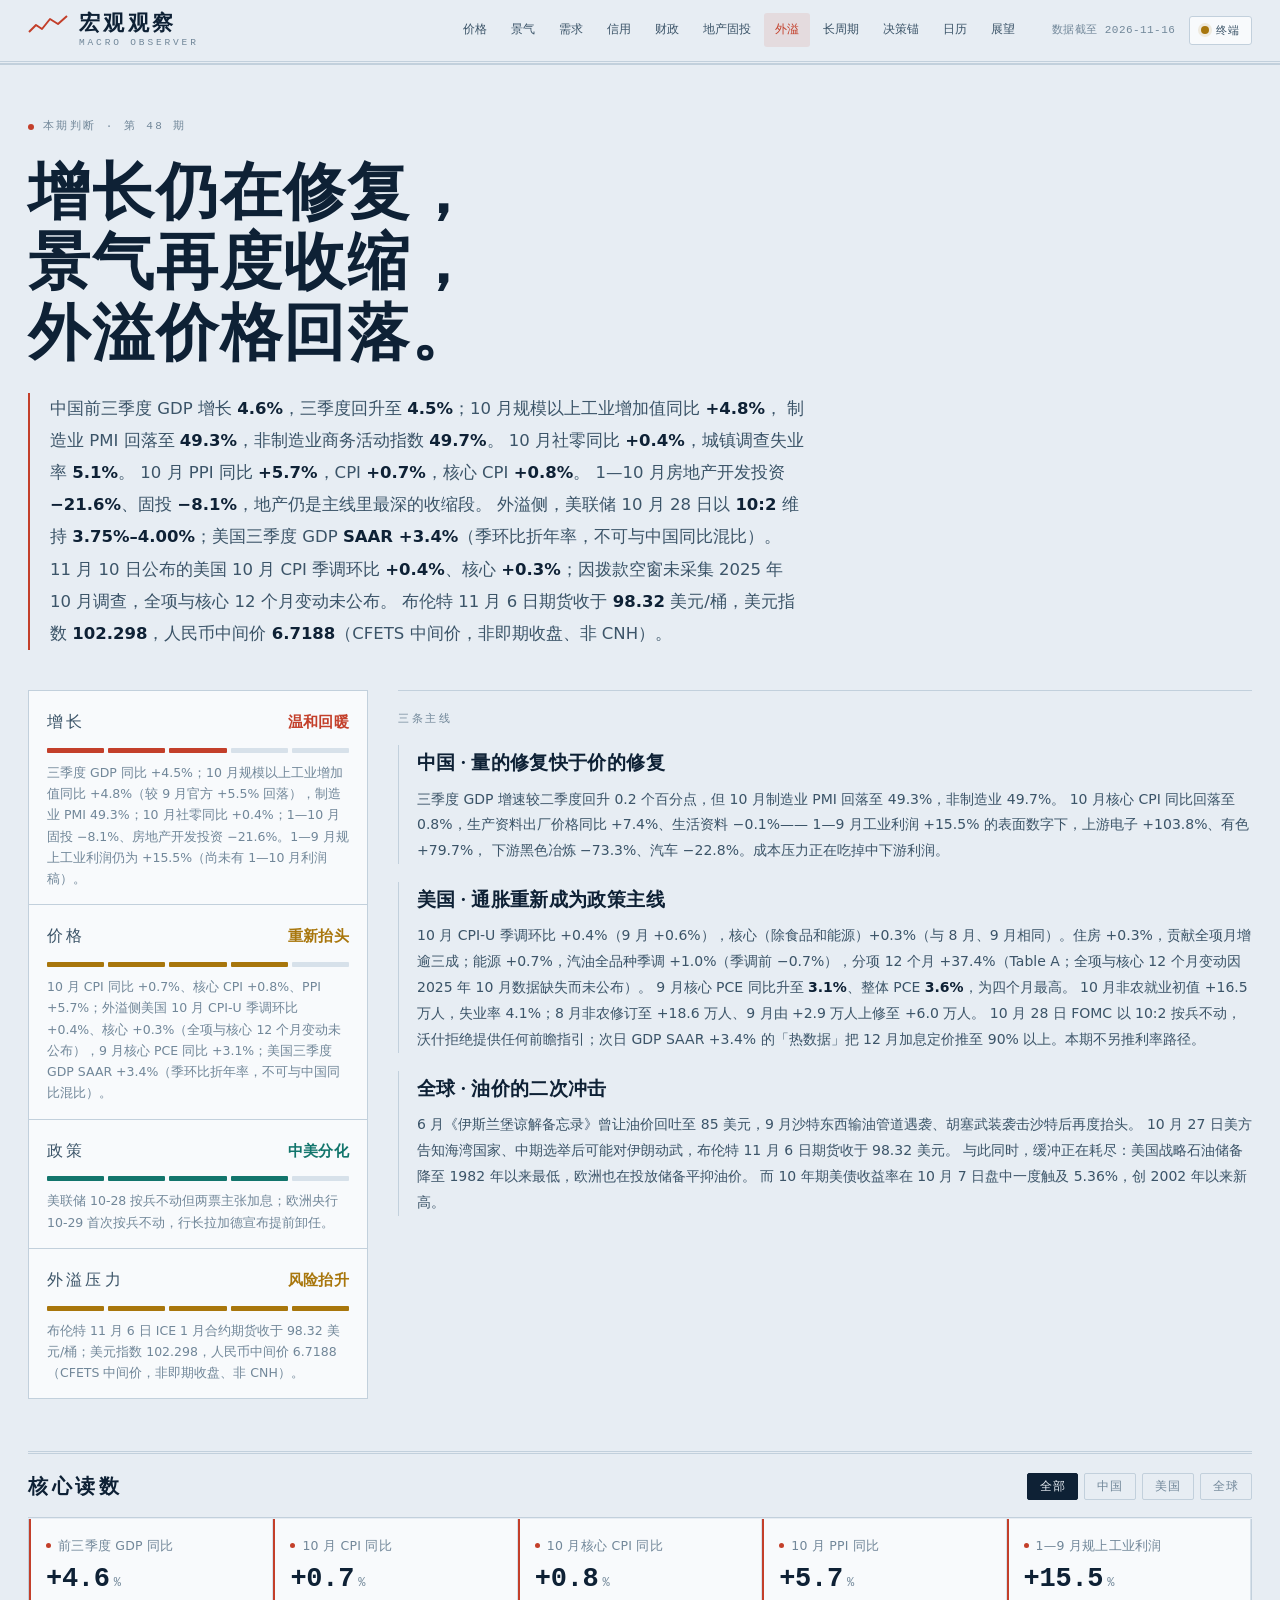
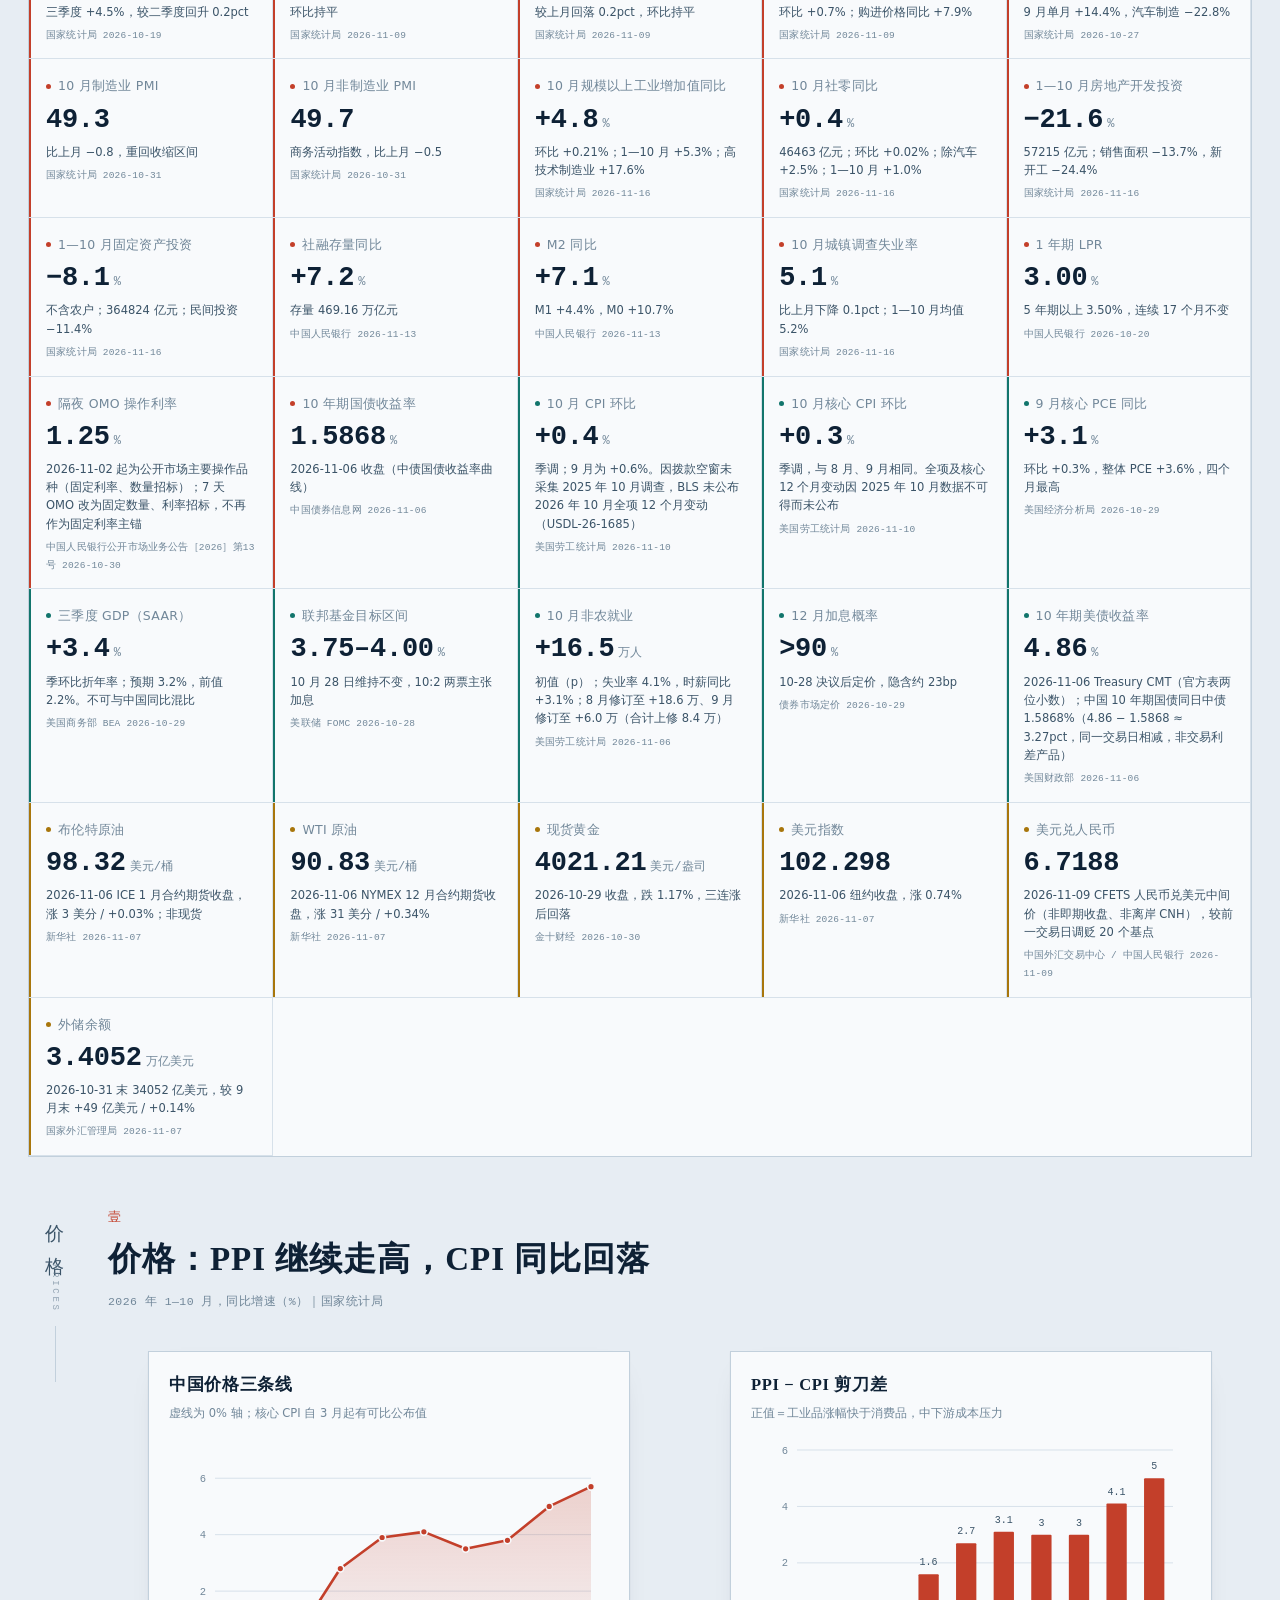
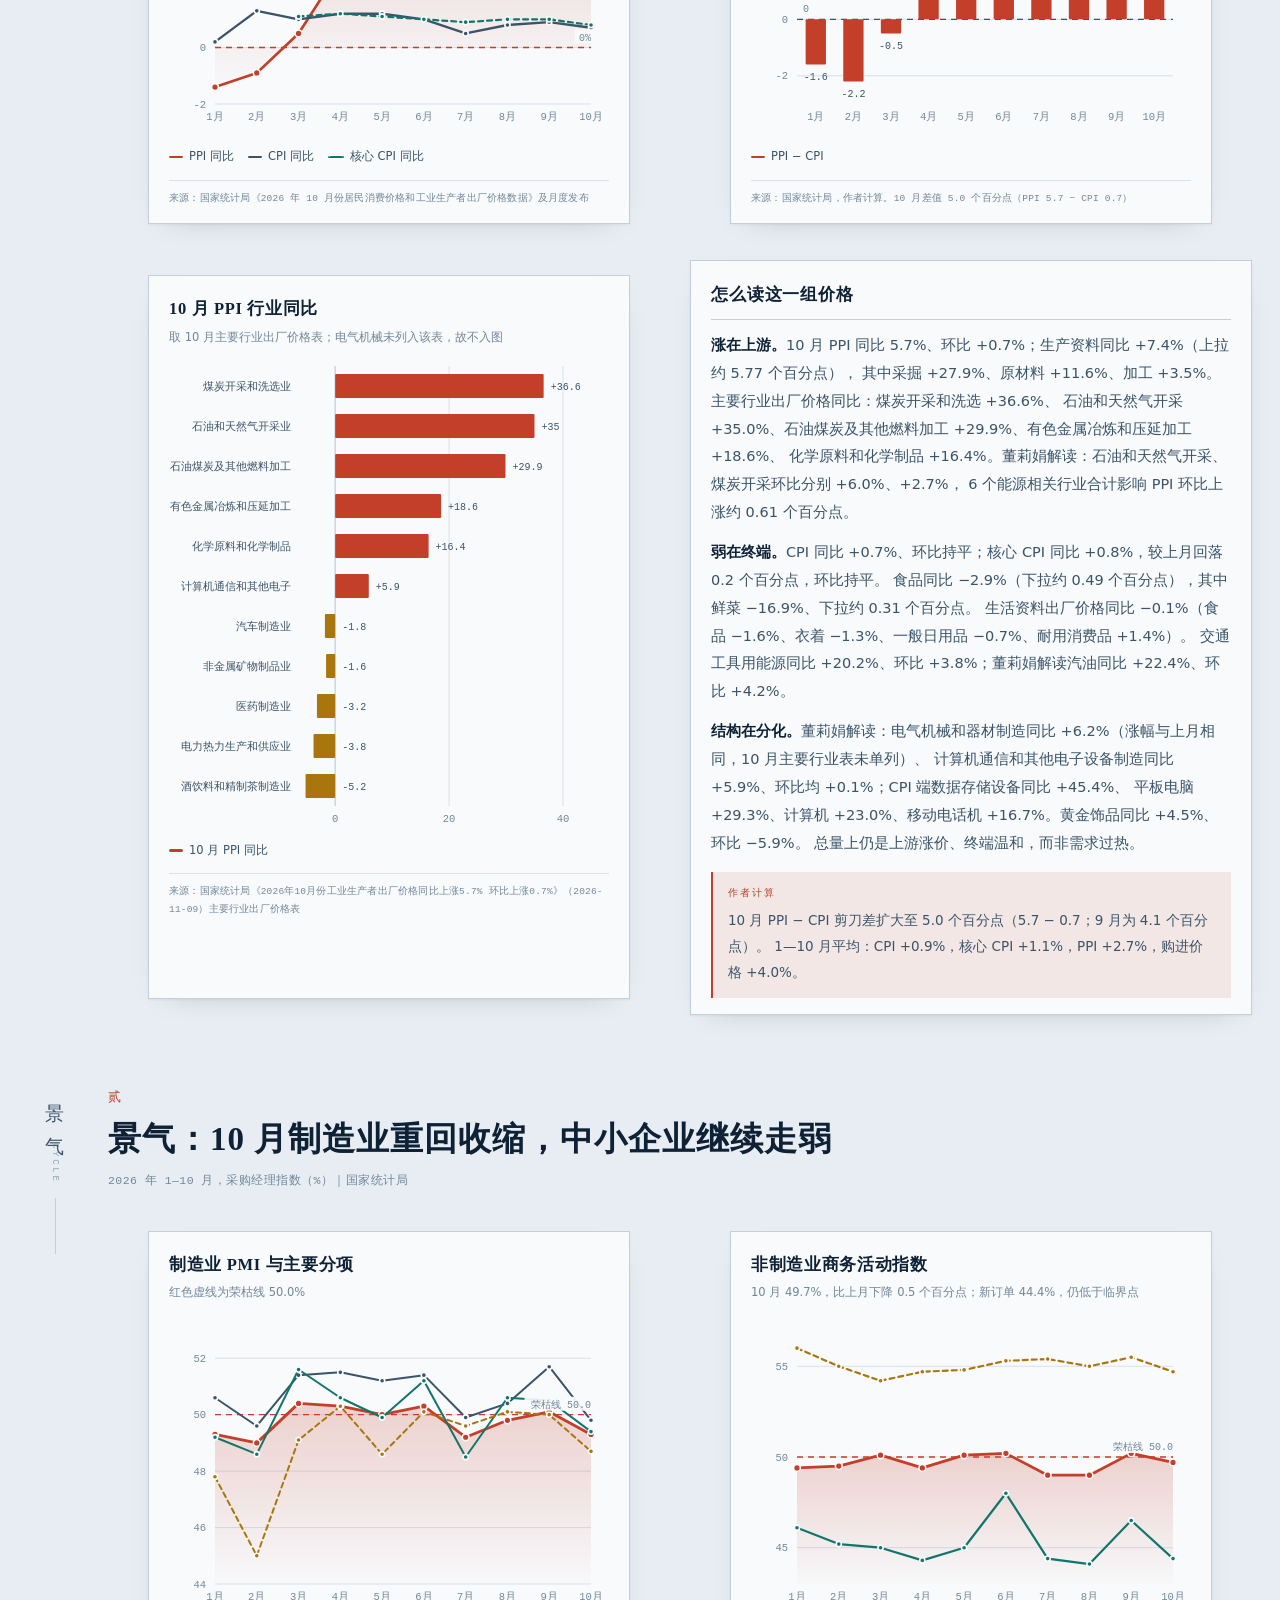
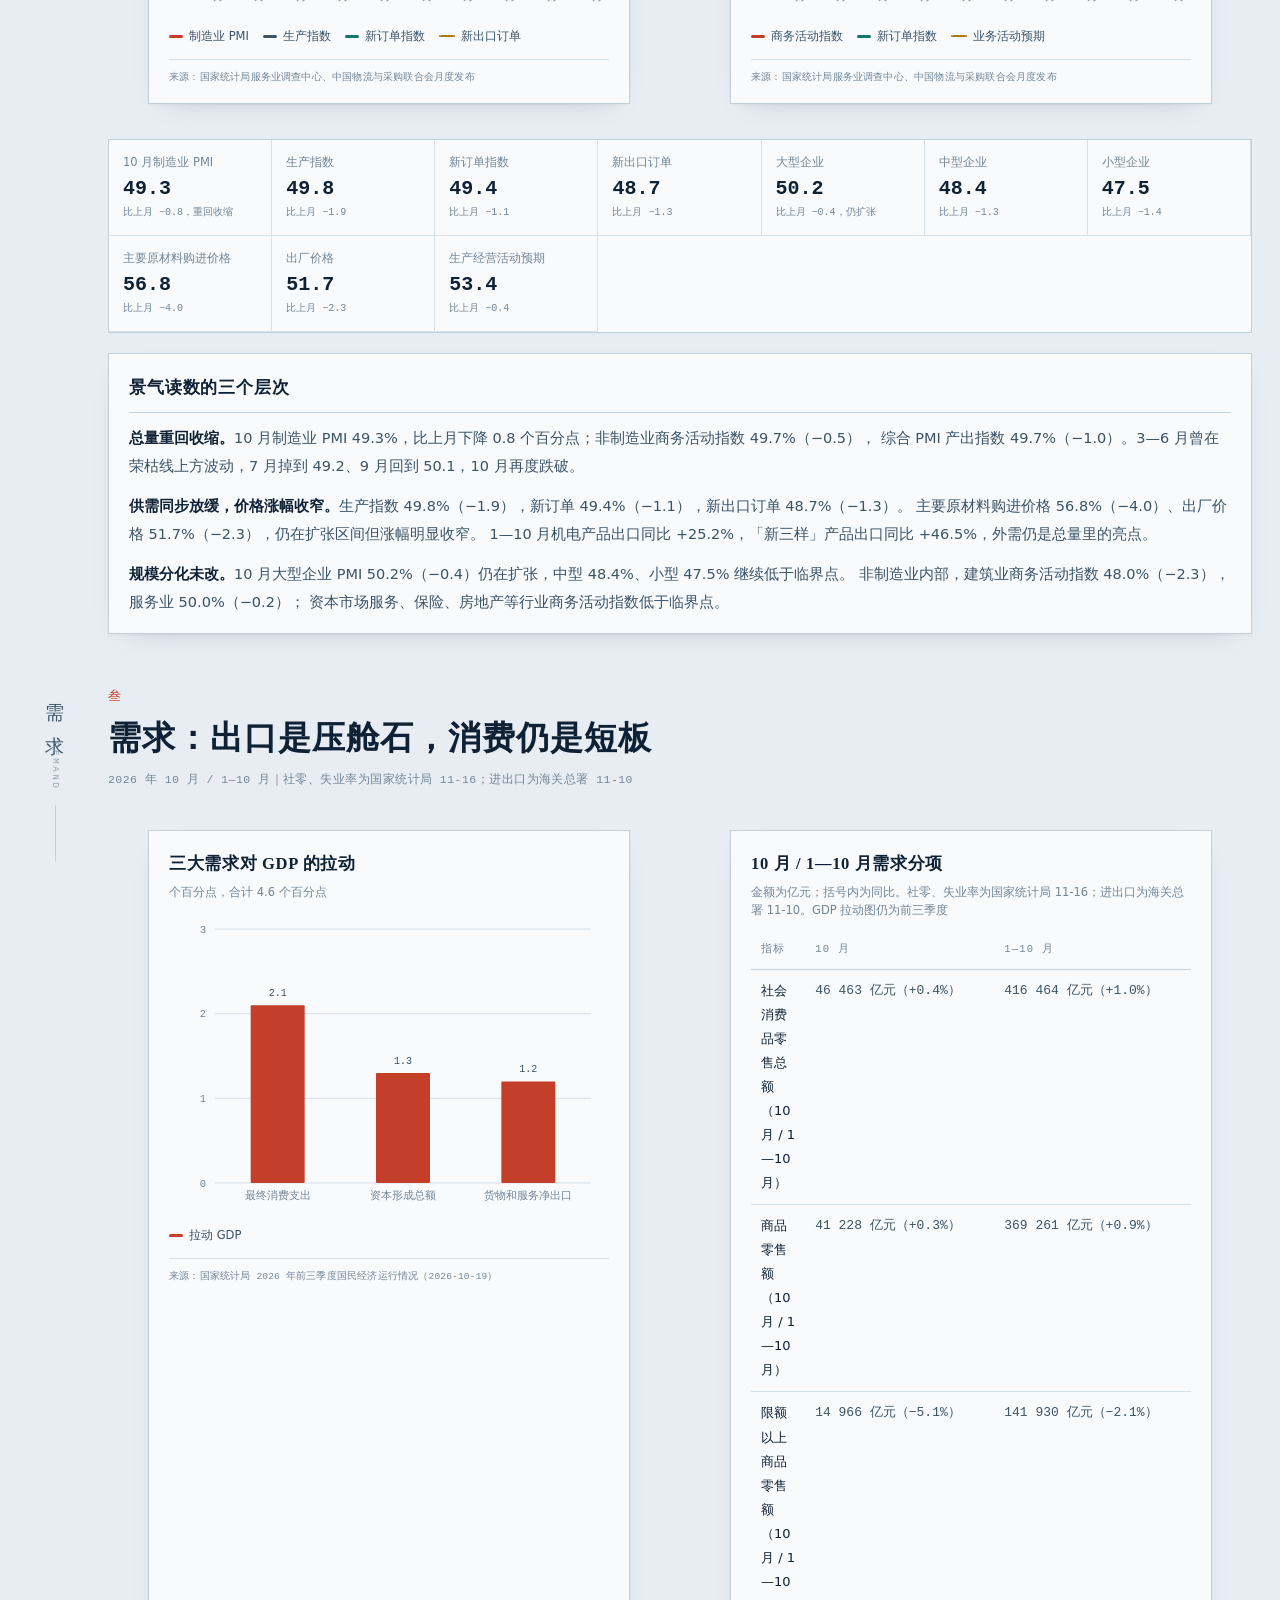
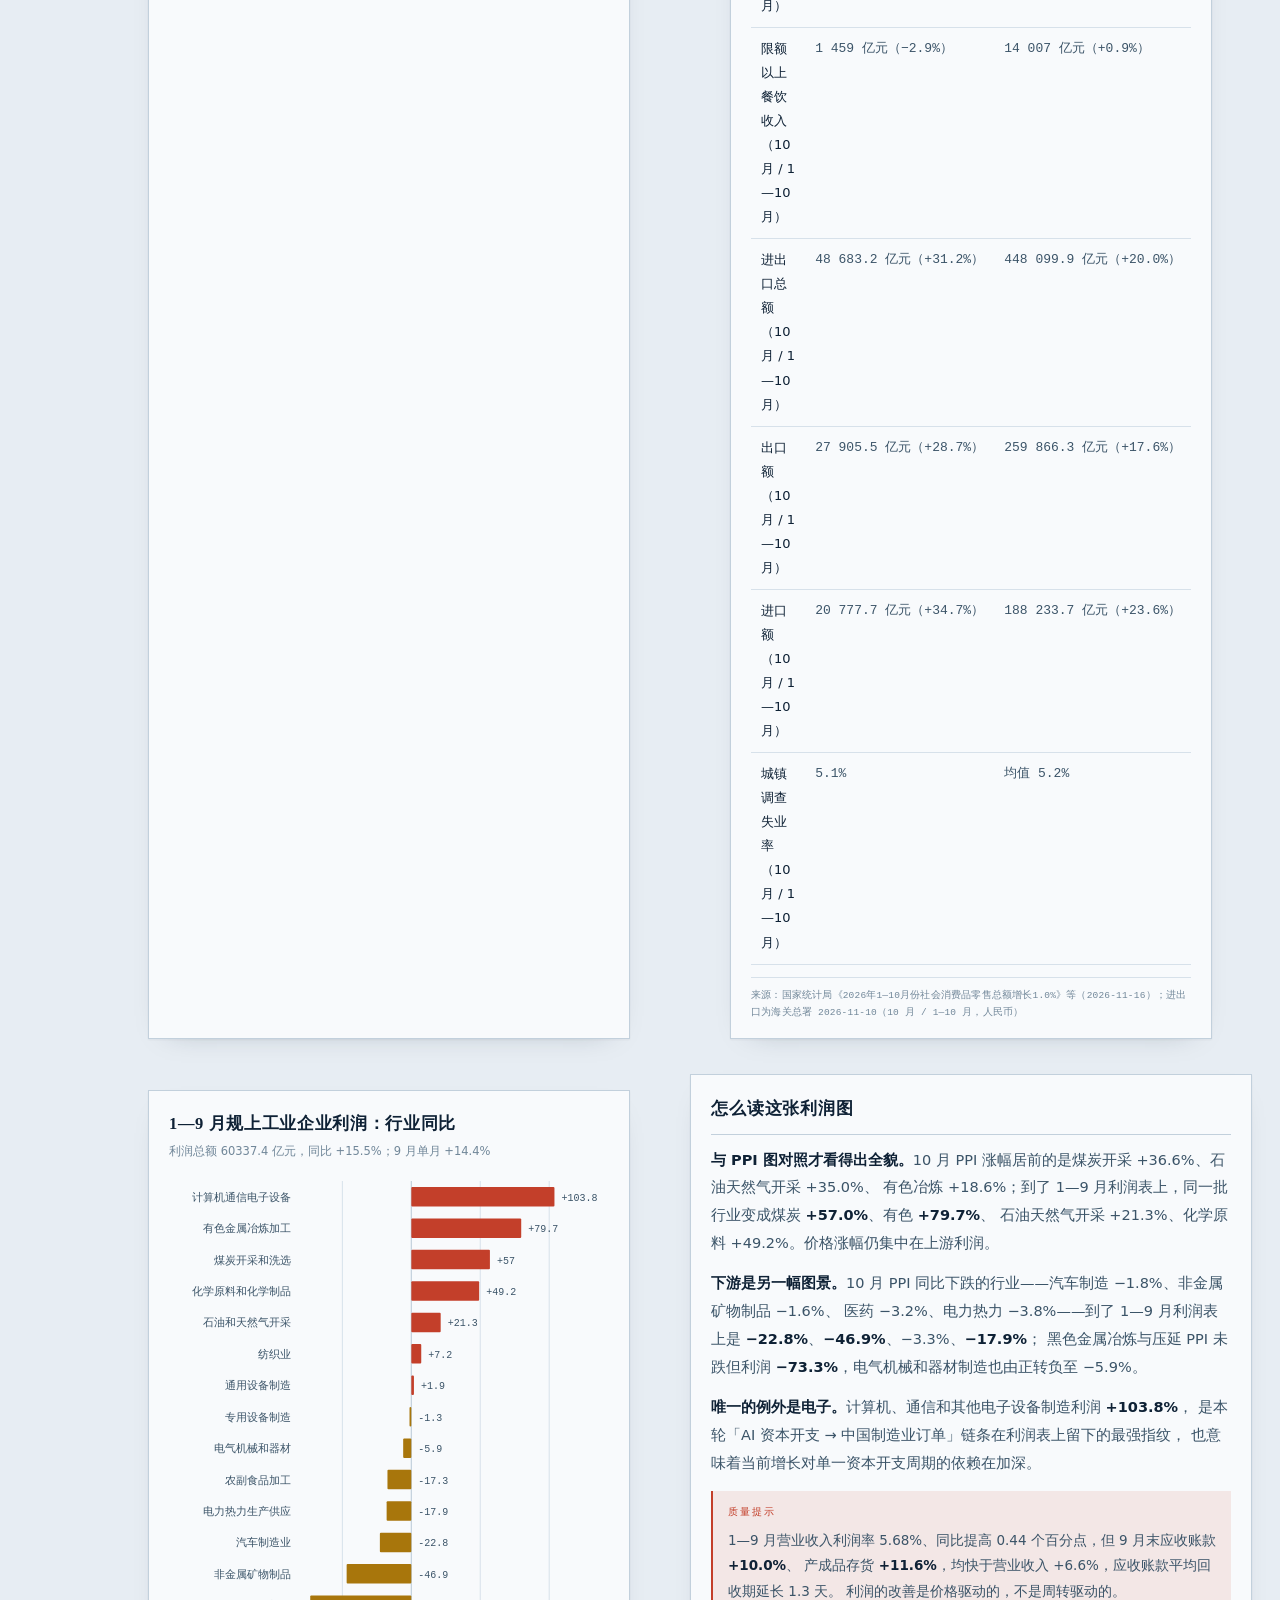
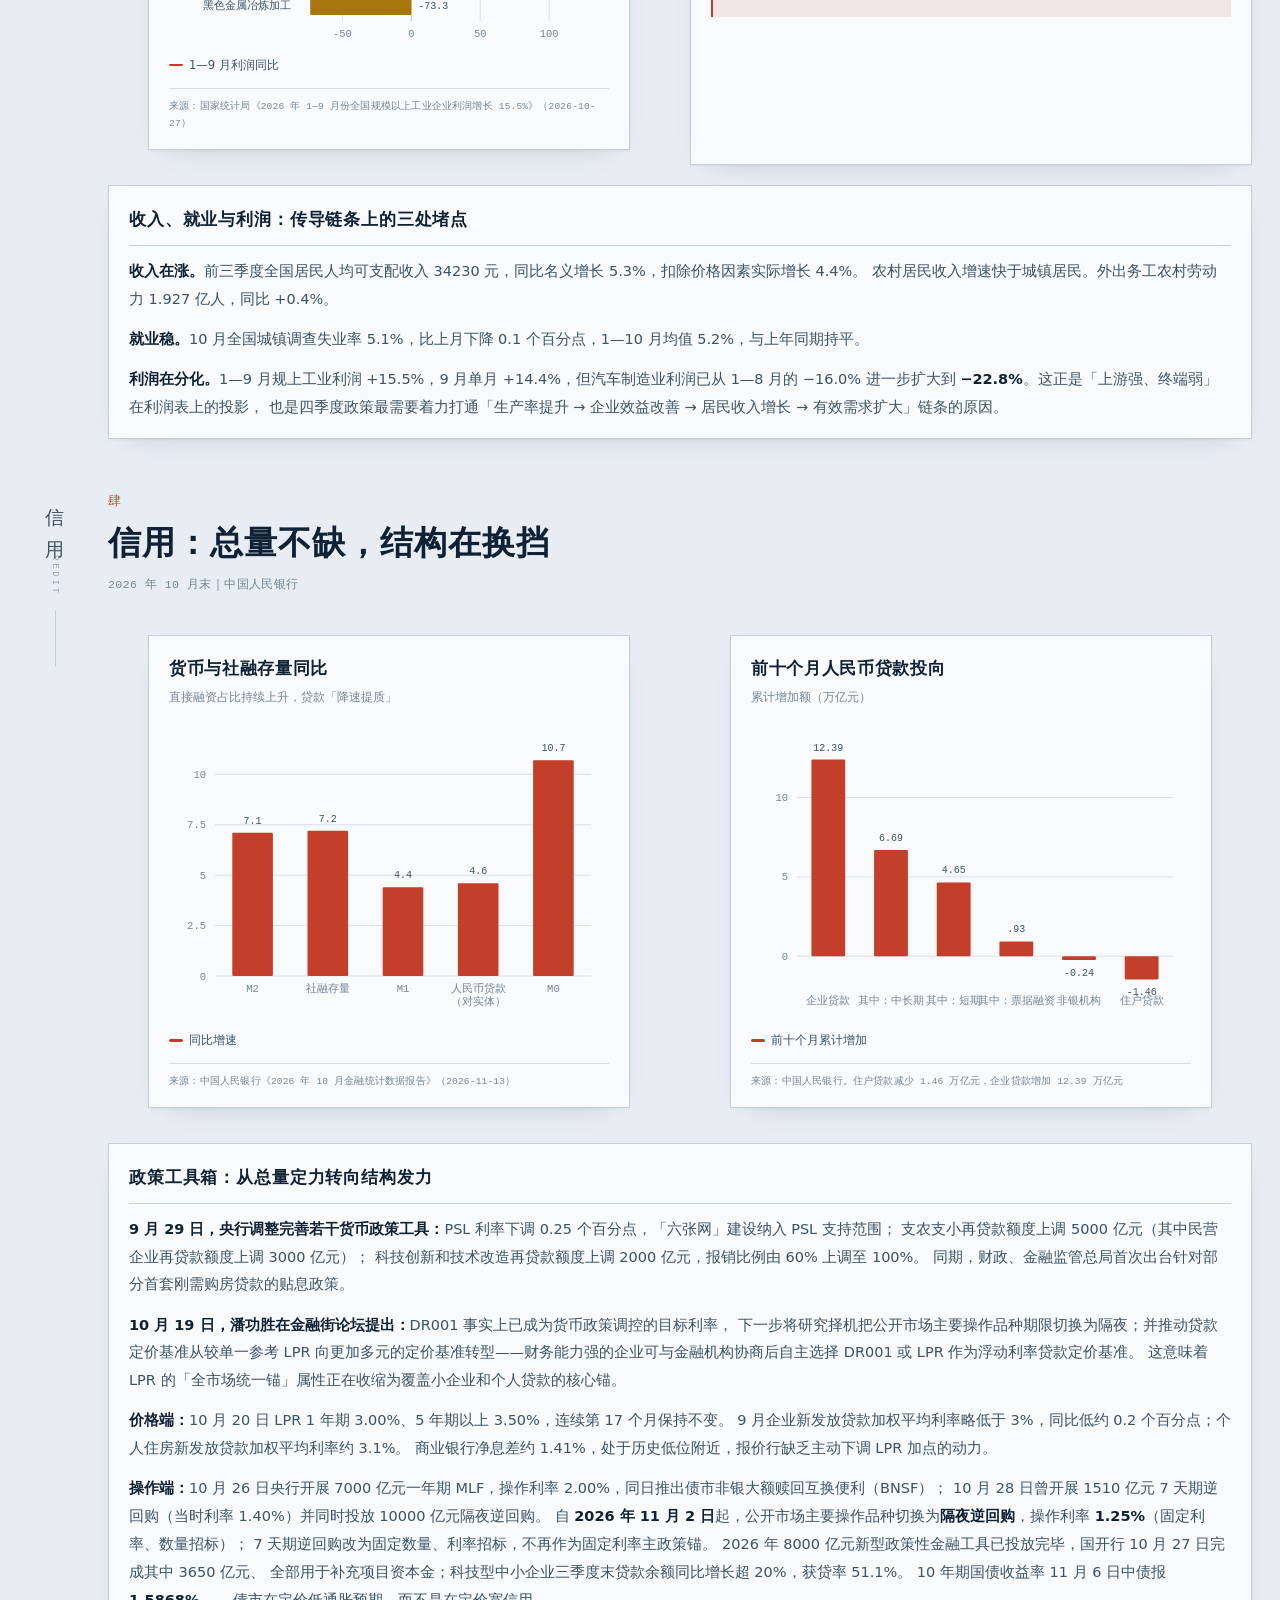
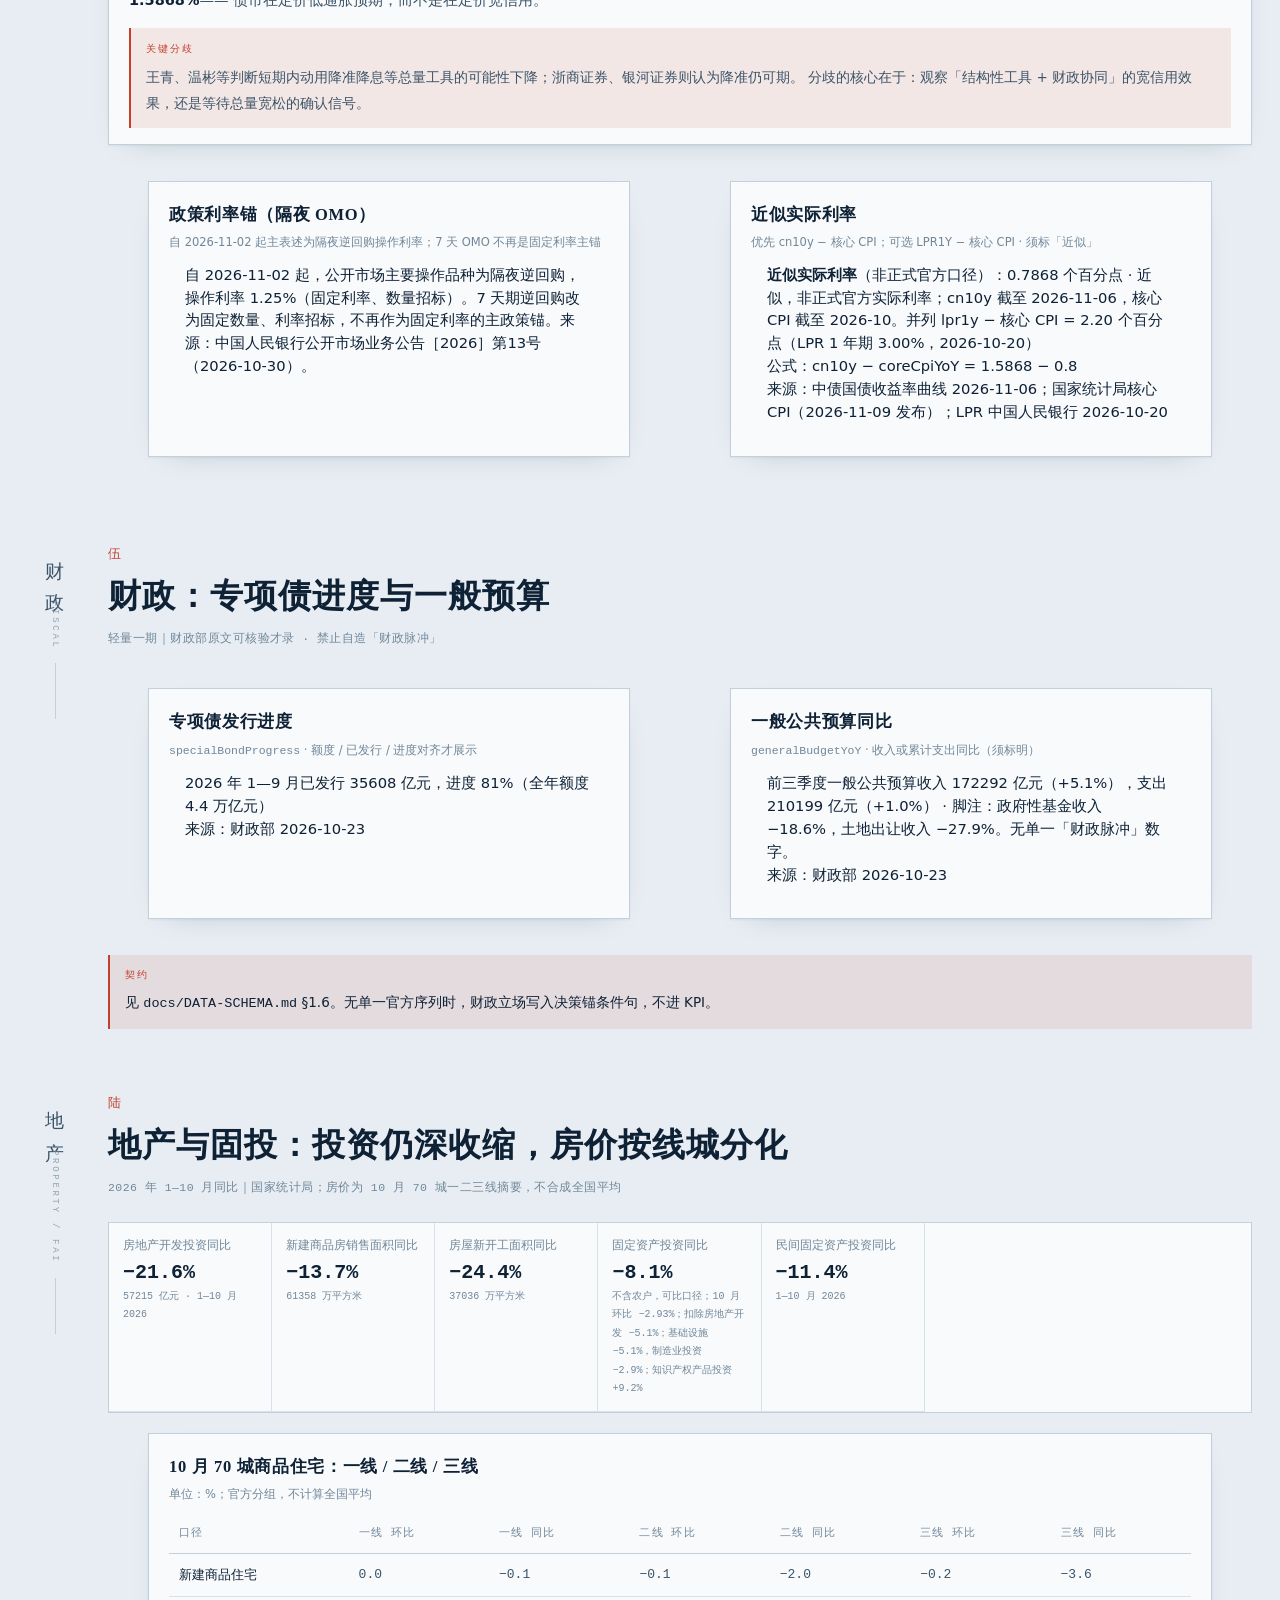
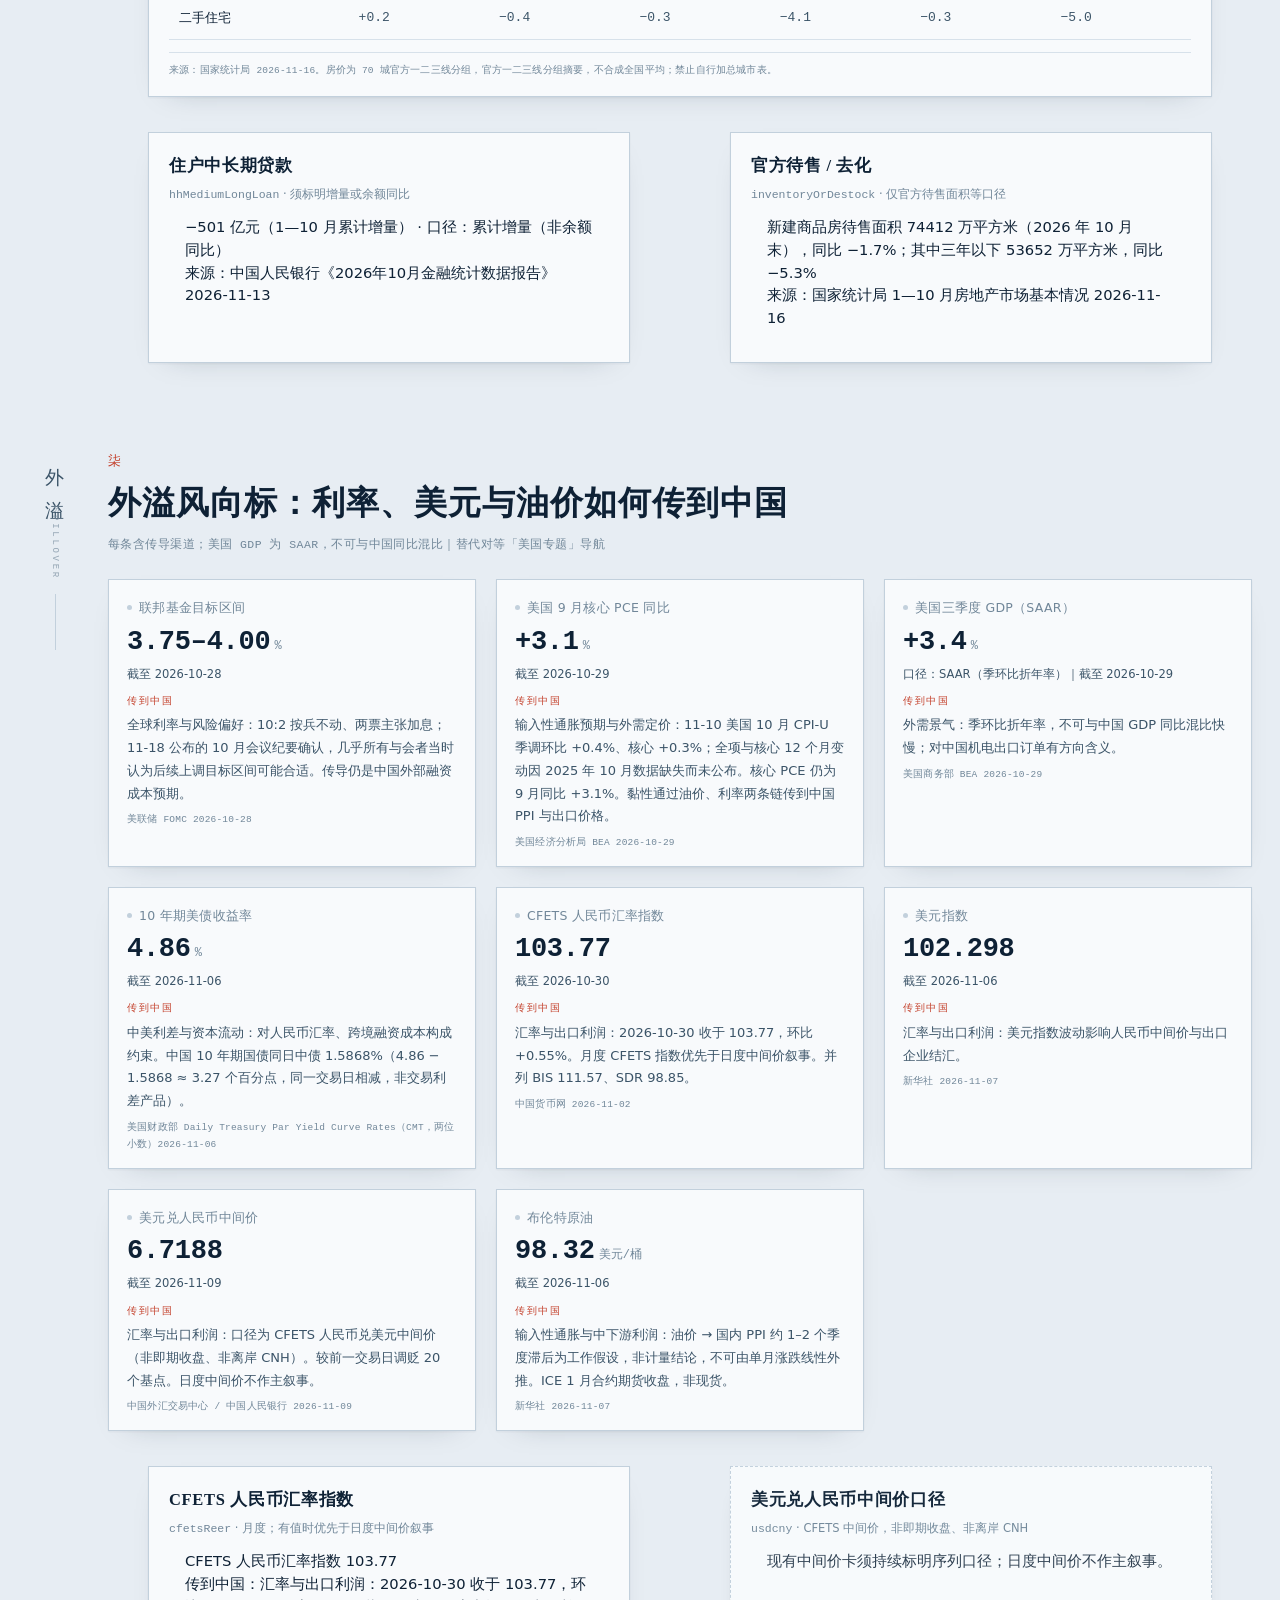
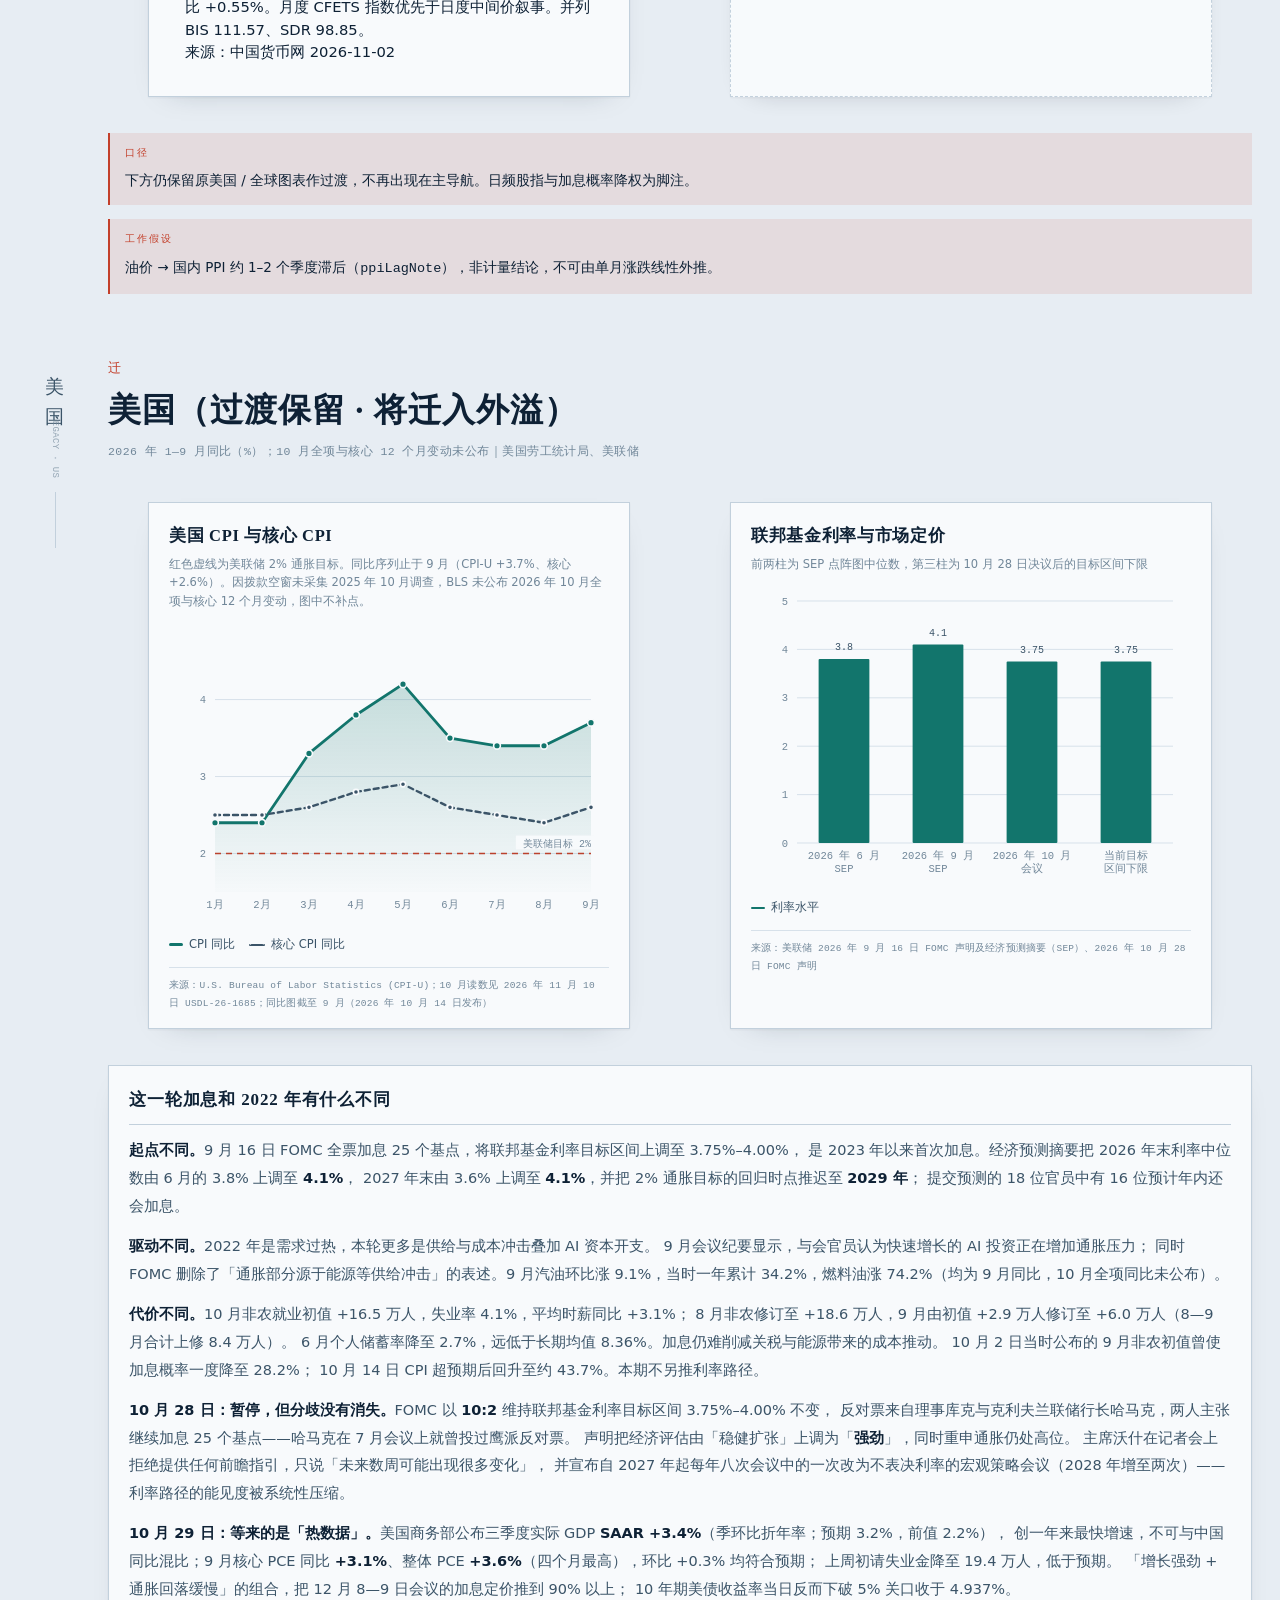
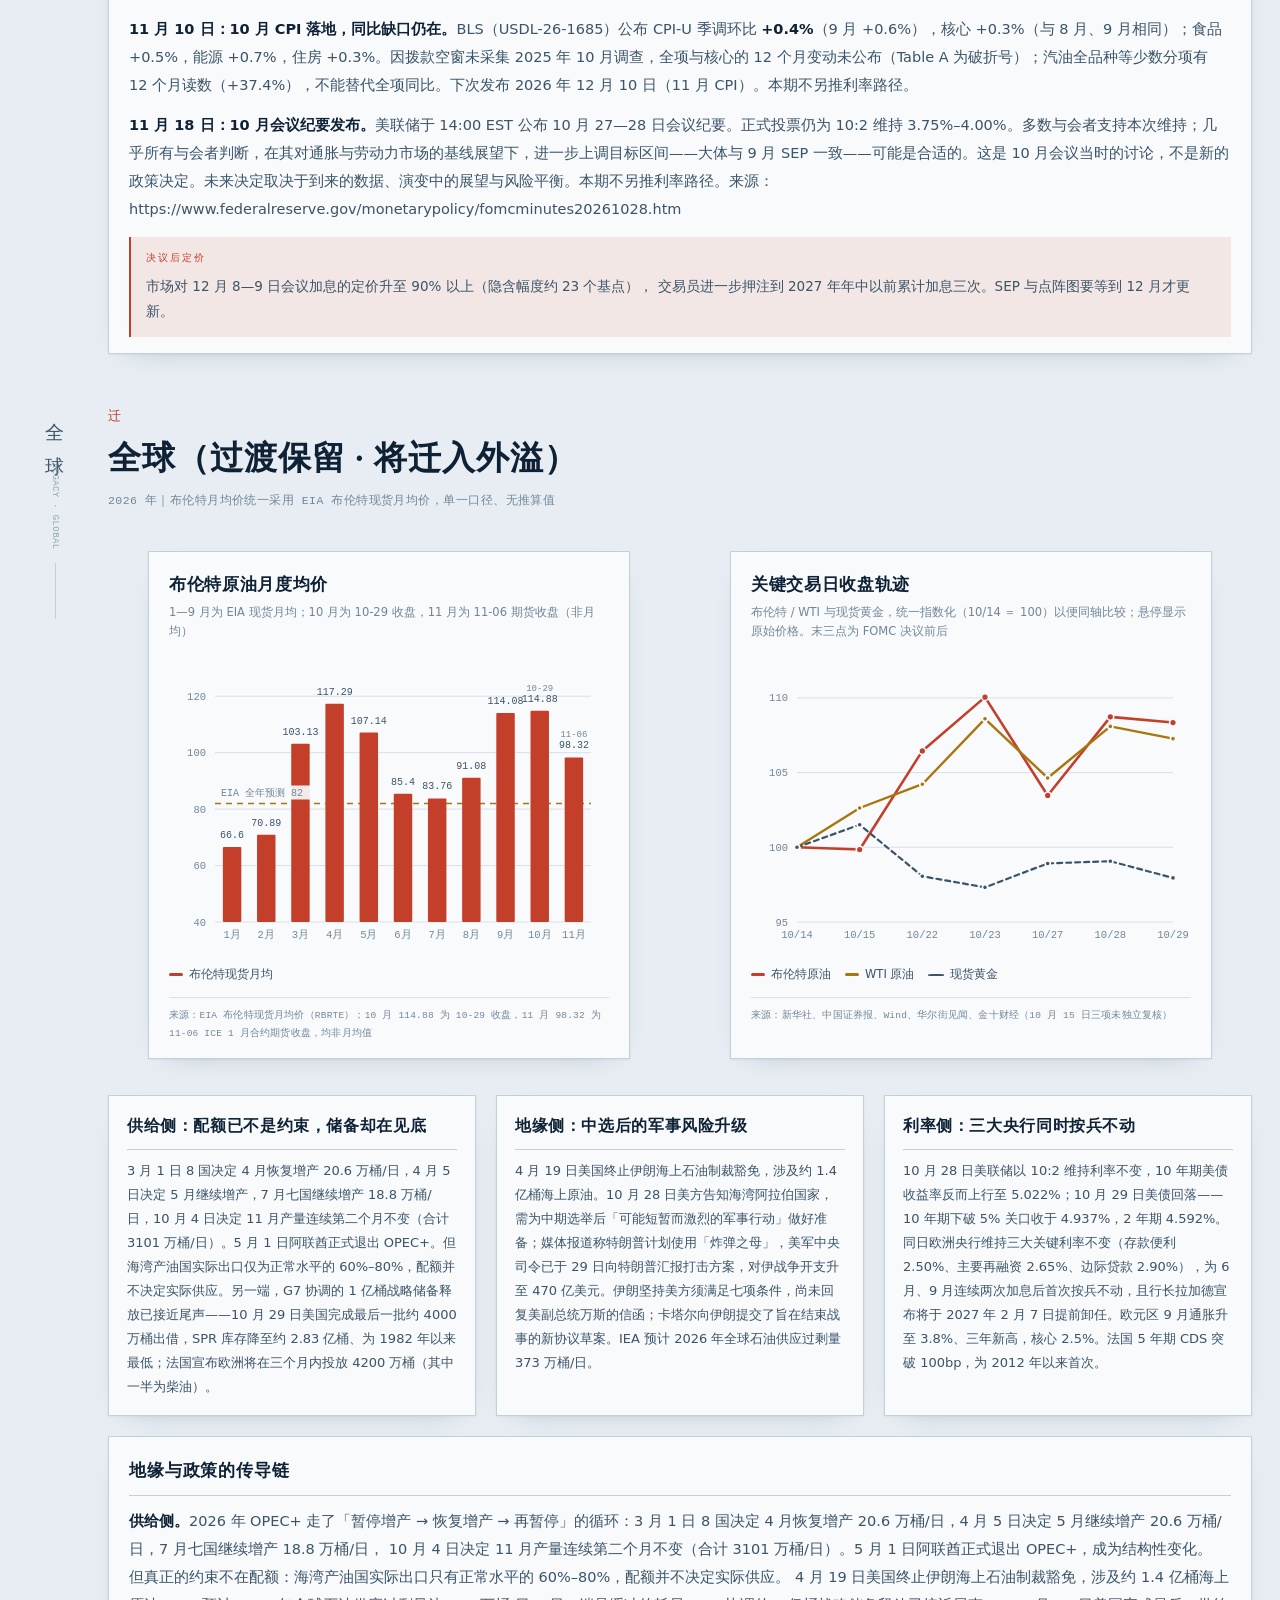
==== commit ff9c9cc5: "data: 写入美联储 10 月会议纪要（11-18 已发布） #16 在 #15 合入后的冲突解决定稿：核验期改为第 55 期， data.js/app.js ?v=57；builtAt 2026-" ====
--- a/index.html
+++ b/index.html
@@ -531,6 +531,7 @@
            「增长强劲 + 通胀回落缓慢」的组合，把 12 月 8—9 日会议的加息定价推到 90% 以上；
            10 年期美债收益率当日反而下破 5% 关口收于 4.937%。</p>
         <p><b>11 月 10 日：10 月 CPI 落地，同比缺口仍在。</b>BLS（USDL-26-1685）公布 CPI-U 季调环比 <b>+0.4%</b>（9 月 +0.6%），核心 +0.3%（与 8 月、9 月相同）；食品 +0.5%，能源 +0.7%，住房 +0.3%。因拨款空窗未采集 2025 年 10 月调查，全项与核心的 12 个月变动未公布（Table A 为破折号）；汽油全品种等少数分项有 12 个月读数（+37.4%），不能替代全项同比。下次发布 2026 年 12 月 10 日（11 月 CPI）。本期不另推利率路径。</p>
+        <p><b>11 月 18 日：10 月会议纪要发布。</b>美联储于 14:00 EST 公布 10 月 27—28 日会议纪要。正式投票仍为 10:2 维持 3.75%–4.00%。多数与会者支持本次维持；几乎所有与会者判断，在其对通胀与劳动力市场的基线展望下，进一步上调目标区间——大体与 9 月 SEP 一致——可能是合适的。这是 10 月会议当时的讨论，不是新的政策决定。未来决定取决于到来的数据、演变中的展望与风险平衡。本期不另推利率路径。来源：https://www.federalreserve.gov/monetarypolicy/fomcminutes20261028.htm</p>
         <p class="callout">
           <span class="callout-tag">决议后定价</span>
           市场对 12 月 8—9 日会议加息的定价升至 90% 以上（隐含幅度约 23 个基点），
@@ -740,7 +741,7 @@
             <li><b>国家外汇管理局</b>　2026 年 10 月末外汇储备（11-07）：34052 亿美元</li>
             <li><b>财政部</b>　2026 年 1—9 月财政收支情况（10-23）：专项债进度、一般公共预算</li>
             <li><b>海关总署</b>　2026 年 10 月 / 1—10 月货物贸易（11-10）：10 月进出口 4.87 万亿元（+31.2%）、出口 2.79 万亿元（+28.7%）、进口 2.08 万亿元（+34.7%）；1—10 月进出口 44.81 万亿元（+20.0%）、出口 25.99 万亿元（+17.6%）、进口 18.82 万亿元（+23.6%）；1—10 月机电产品出口 16.81 万亿元（+25.2%）。亿元精表见海关总署英文统计表（单位：亿元，一位小数）。人民币同比，不可与美国数据混比</li>
-            <li><b>美国劳工统计局（BLS）</b>　CPI-U（10 月，11-10，USDL-26-1685；全项与核心 12 个月变动未公布）；Employment Situation 10 月非农就业初值（11-06，USDL-26-1632）；<b>美国经济分析局（BEA）</b>　9 月 PCE（10-29）；<b>美国商务部</b>　三季度 GDP 初值（10-29）；<b>美国财政部</b>　Daily Treasury Par Yield Curve Rates（CMT，11-06）；<b>美联储</b>　FOMC 声明（9-16 / 10-28）、经济预测摘要与会议纪要（10-07）；<b>纽约联储</b>　消费者预期调查</li>
+            <li><b>美国劳工统计局（BLS）</b>　CPI-U（10 月，11-10，USDL-26-1685；全项与核心 12 个月变动未公布）；Employment Situation 10 月非农就业初值（11-06，USDL-26-1632）；<b>美国经济分析局（BEA）</b>　9 月 PCE（10-29）；<b>美国商务部</b>　三季度 GDP 初值（10-29）；<b>美国财政部</b>　Daily Treasury Par Yield Curve Rates（CMT，11-06）；<b>美联储</b>　FOMC 声明（9-16 / 10-28）、经济预测摘要与会议纪要（10-07）、10 月会议纪要（11-18）；<b>纽约联储</b>　消费者预期调查</li>
             <li><b>美国能源信息署（EIA）</b>　布伦特现货月均价序列、2026 年全年均价预测；<b>国际能源署（IEA）</b>　全球石油供应平衡与战略储备释放</li>
             <li><b>加拿大央行、新西兰央行、欧洲央行（ECB）</b>　10 月 28—29 日利率决议</li>
             <li><b>中证指数有限公司</b>　沪深300 / 中证500 / 中证1000 / 科创50 指数单张（2026-10-30）：滚动市盈率，计算用股本</li>
@@ -751,7 +752,7 @@
         <div class="panel">
           <h3 class="panel-h">口径说明与已知局限</h3>
           <ul class="src-list">
-            <li>本页为<strong>静态快照</strong>，不含实时行情接口，价格数据截至 2026 年 11 月 6 日期货收盘（人民币中间价截至 11 月 9 日；中债 10 年期国债截至 11 月 6 日，本轮未更新），国内宏观数据截至各指标最近一次发布。中国 10 月工业 / 社零 / 失业率 / 固投 / 地产 / 70 城房价已纳入（国家统计局 2026-11-16）；10 月金融统计已纳入（中国人民银行 2026-11-13，当期为初步数）。中国 10 月 CPI/PPI 已纳入（国家统计局 2026-11-09）；美国 10 月 CPI 已纳入（BLS 2026-11-10，USDL-26-1685；全项与核心 12 个月变动未公布，KPI 改为季调环比）。海关 10 月 / 1—10 月货物贸易已纳入（海关总署 2026-11-10，人民币；需求表用亿元精表一位小数）。中国 10 年期国债收益率采用 11 月 6 日中债 <strong>1.5868%</strong>。自 11 月 2 日起政策利率主锚为隔夜 OMO <strong>1.25%</strong>，不再把 7 天 OMO 1.40% 当作唯一政策利率。</li>
+            <li>本页为<strong>静态快照</strong>，不含实时行情接口，价格数据截至 2026 年 11 月 6 日期货收盘（人民币中间价截至 11 月 9 日；中债 10 年期国债截至 11 月 6 日，本轮未更新），国内宏观数据截至各指标最近一次发布。中国 10 月工业 / 社零 / 失业率 / 固投 / 地产 / 70 城房价已纳入（国家统计局 2026-11-16）；10 月金融统计已纳入（中国人民银行 2026-11-13，当期为初步数）。中国 10 月 CPI/PPI 已纳入（国家统计局 2026-11-09）；美国 10 月 CPI 已纳入（BLS 2026-11-10，USDL-26-1685；全项与核心 12 个月变动未公布，KPI 改为季调环比）。海关 10 月 / 1—10 月货物贸易已纳入（海关总署 2026-11-10，人民币；需求表用亿元精表一位小数）。美联储 10 月会议纪要已纳入（2026-11-18 14:00 EST 发布）。中国 10 年期国债收益率采用 11 月 6 日中债 <strong>1.5868%</strong>。自 11 月 2 日起政策利率主锚为隔夜 OMO <strong>1.25%</strong>，不再把 7 天 OMO 1.40% 当作唯一政策利率。</li>
             <li>布伦特月均价统一采用 <strong>EIA 布伦特现货月均价（RBRTE）</strong>：1—9 月为官方月度均价；10 月柱为 10 月 29 日收盘 114.88、11 月柱为 11 月 6 日 ICE 1 月合约期货收盘 98.32（图注已标明，非月均值、非现货）。</li>
             <li><strong>现货黄金</strong>统一采用伦敦现货金收盘价（10 月 29 日 4021.21 美元/盎司），与纽约商品交易所 12 月黄金期货（10 月 29 日 4033.30 美元）不是同一价格，不要混用。</li>
             <li>关键交易日图中 10 月 15 日的布伦特、WTI 与黄金收盘价未能独立复核，与当日早盘行情方向一致；其余六个交易日均有新华社 / 中国证券报 / Wind / 华尔街见闻 / 金十财经收盘数据可查。</li>
@@ -777,14 +778,14 @@
       <p>中国主线观察台：理解 · 学习 · 长周期坐标 · 决策锚。</p>
     </div>
     <div class="foot-meta">
-      <span id="stamp-built">页面生成：2026-11-16</span>
+      <span id="stamp-built">页面生成：2026-11-19</span>
       <span id="stamp-cutoff">数据截至：2026-11-16</span>
       <span>不构成投资建议</span>
     </div>
   </div>
 </footer>
 
-<script src="assets/data.js?v=56"></script>
-<script src="assets/app.js?v=56"></script>
+<script src="assets/data.js?v=57"></script>
+<script src="assets/app.js?v=57"></script>
 </body>
 </html>
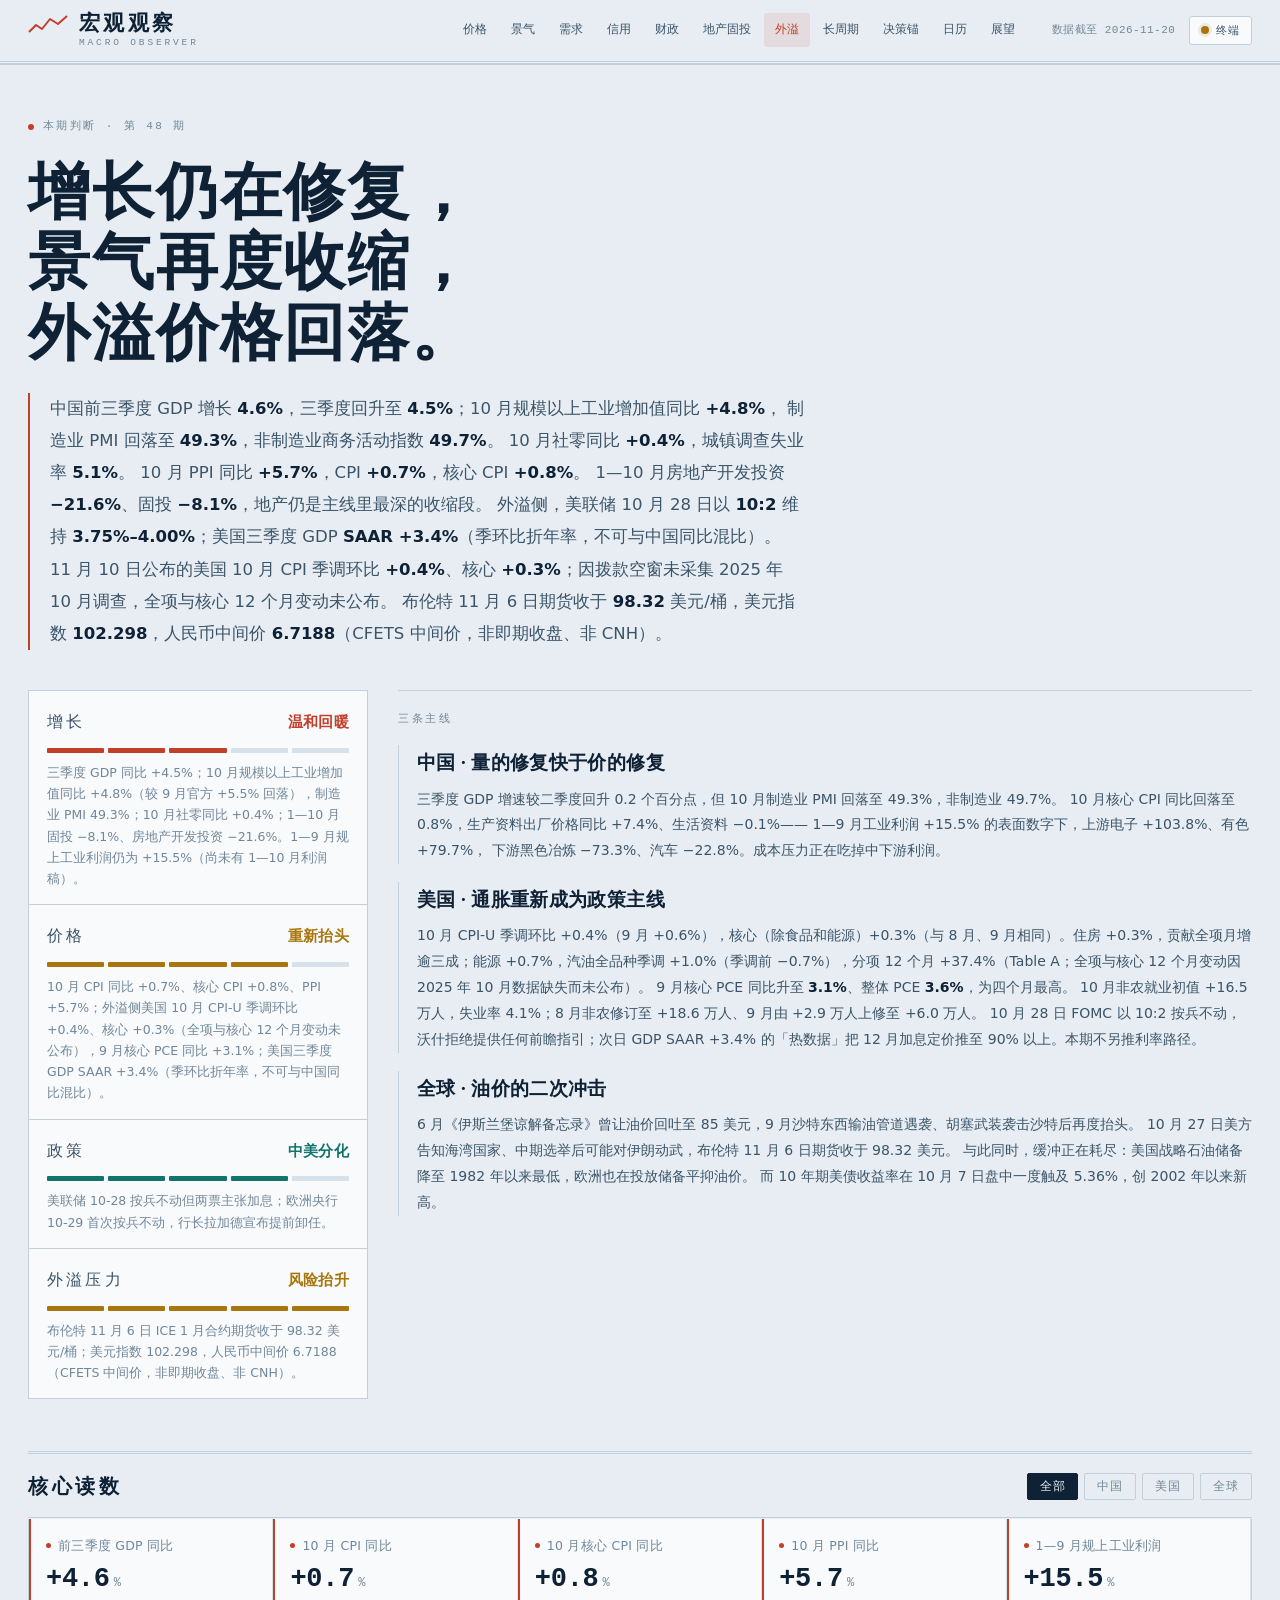
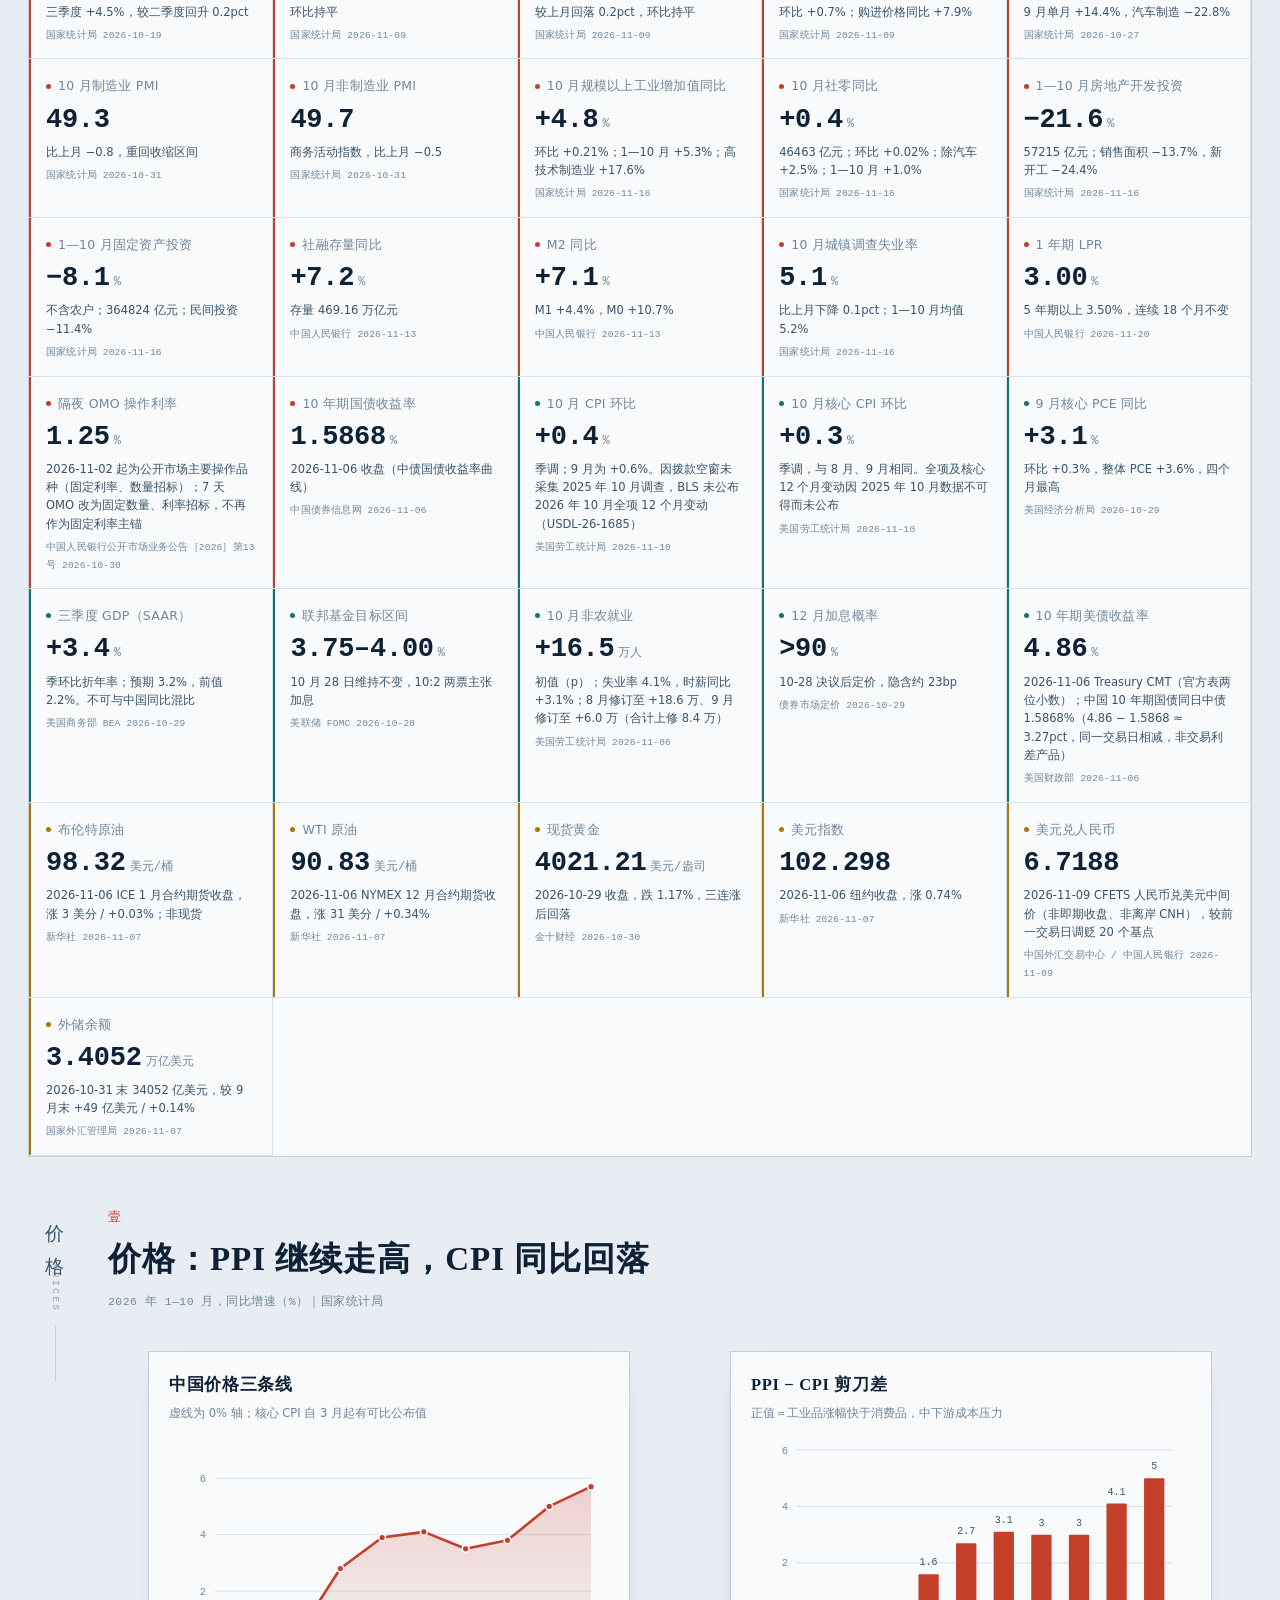
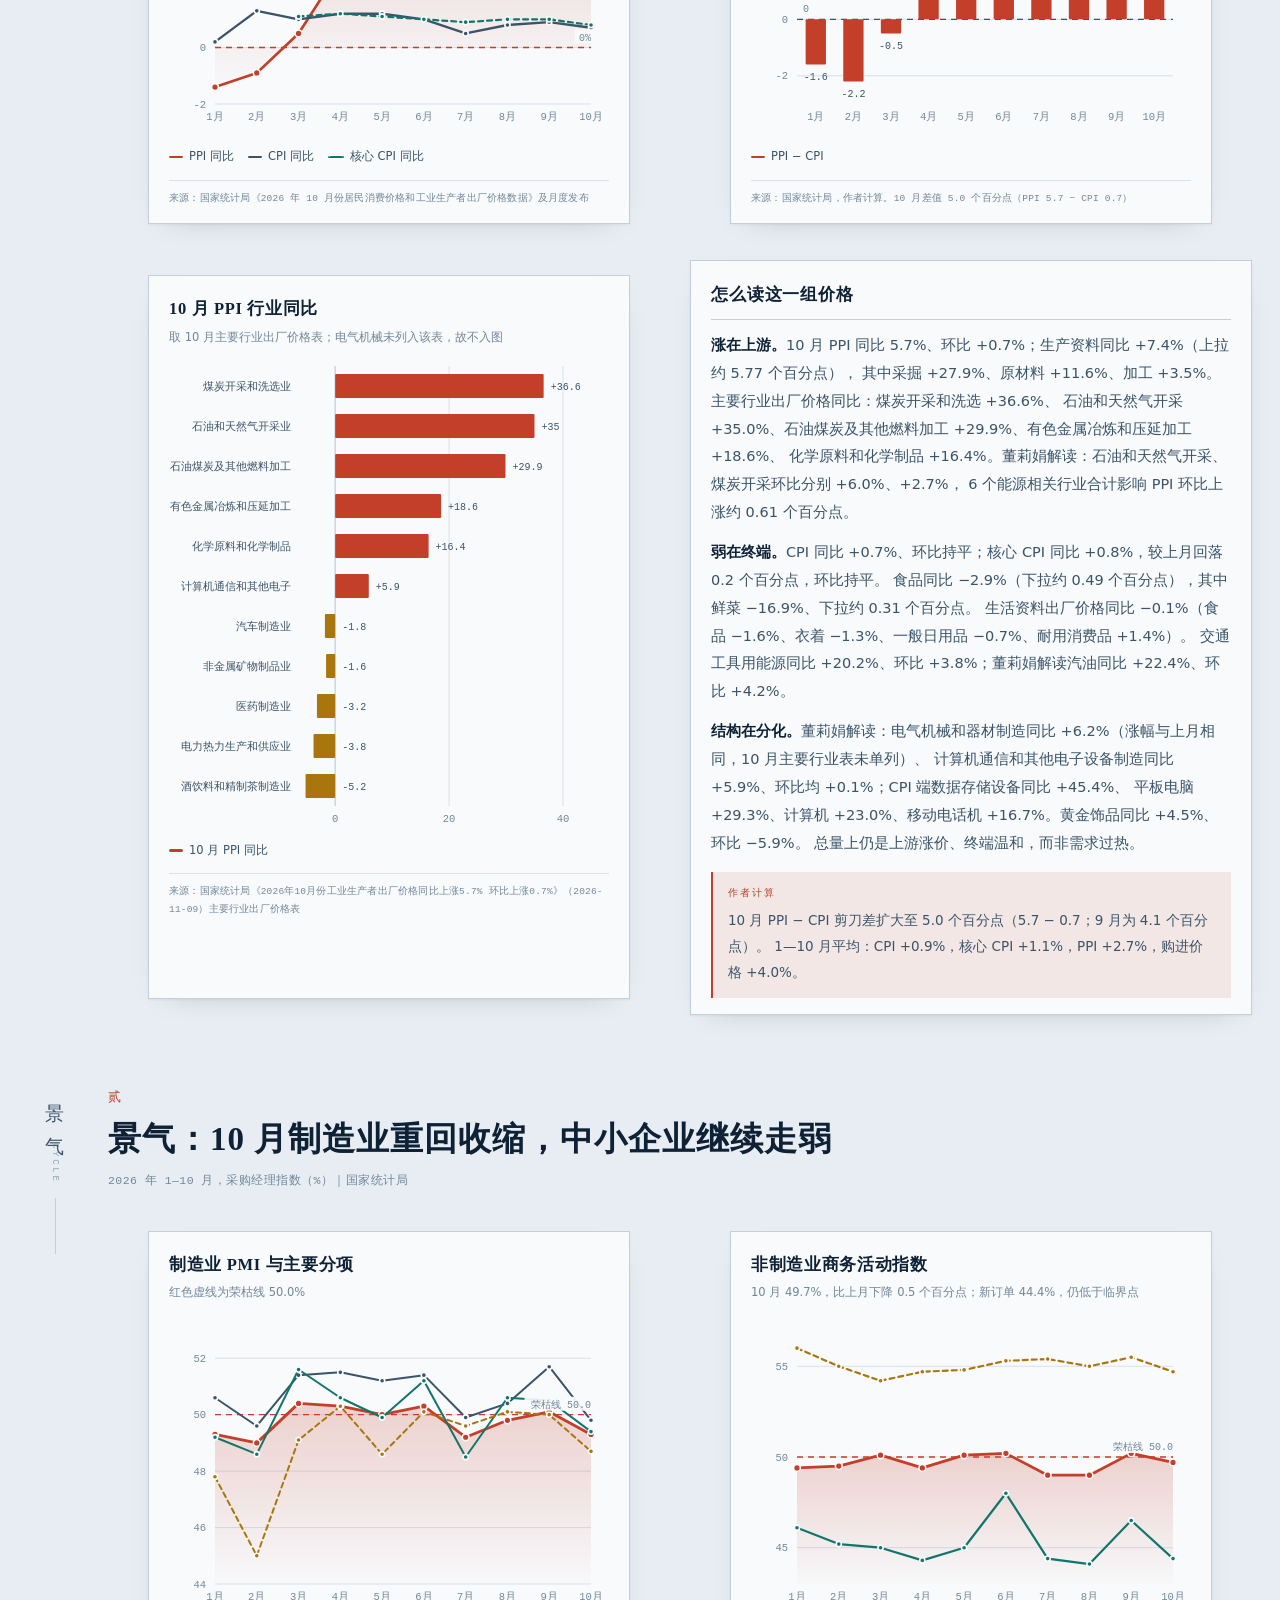
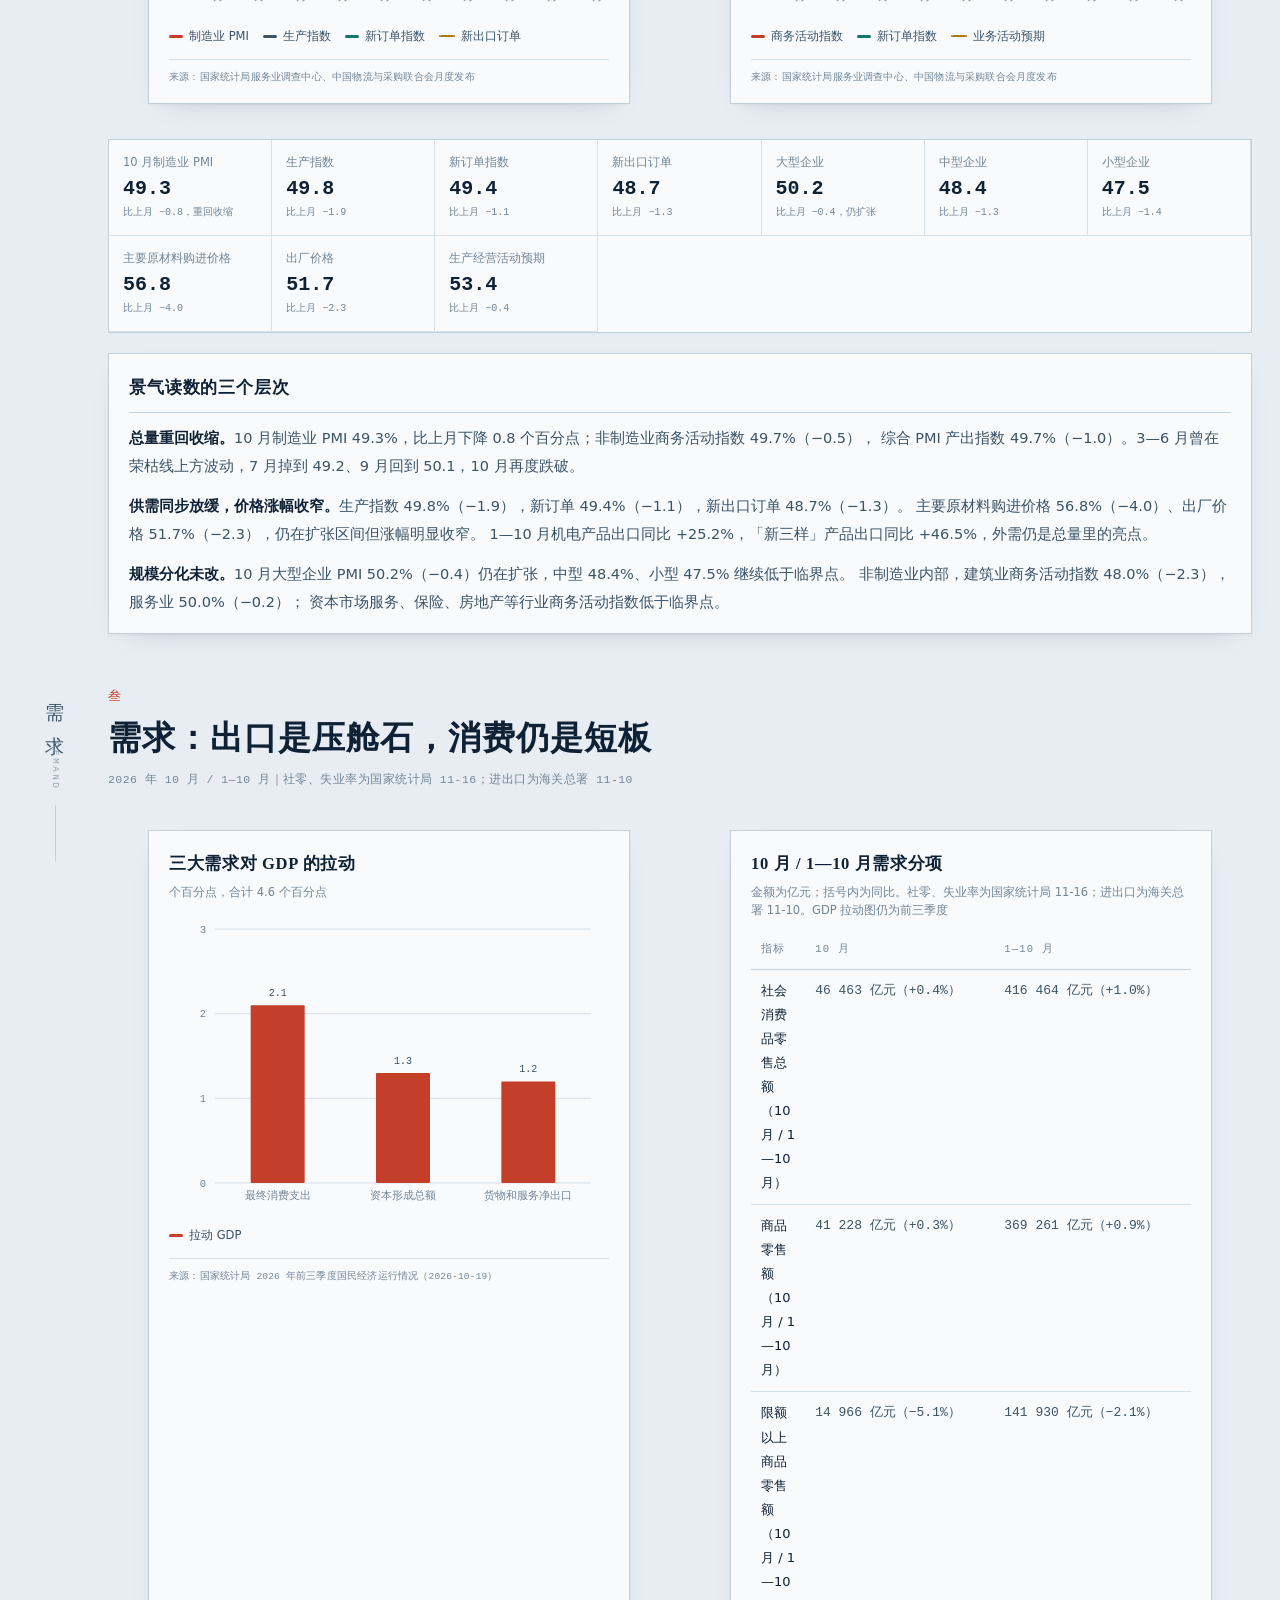
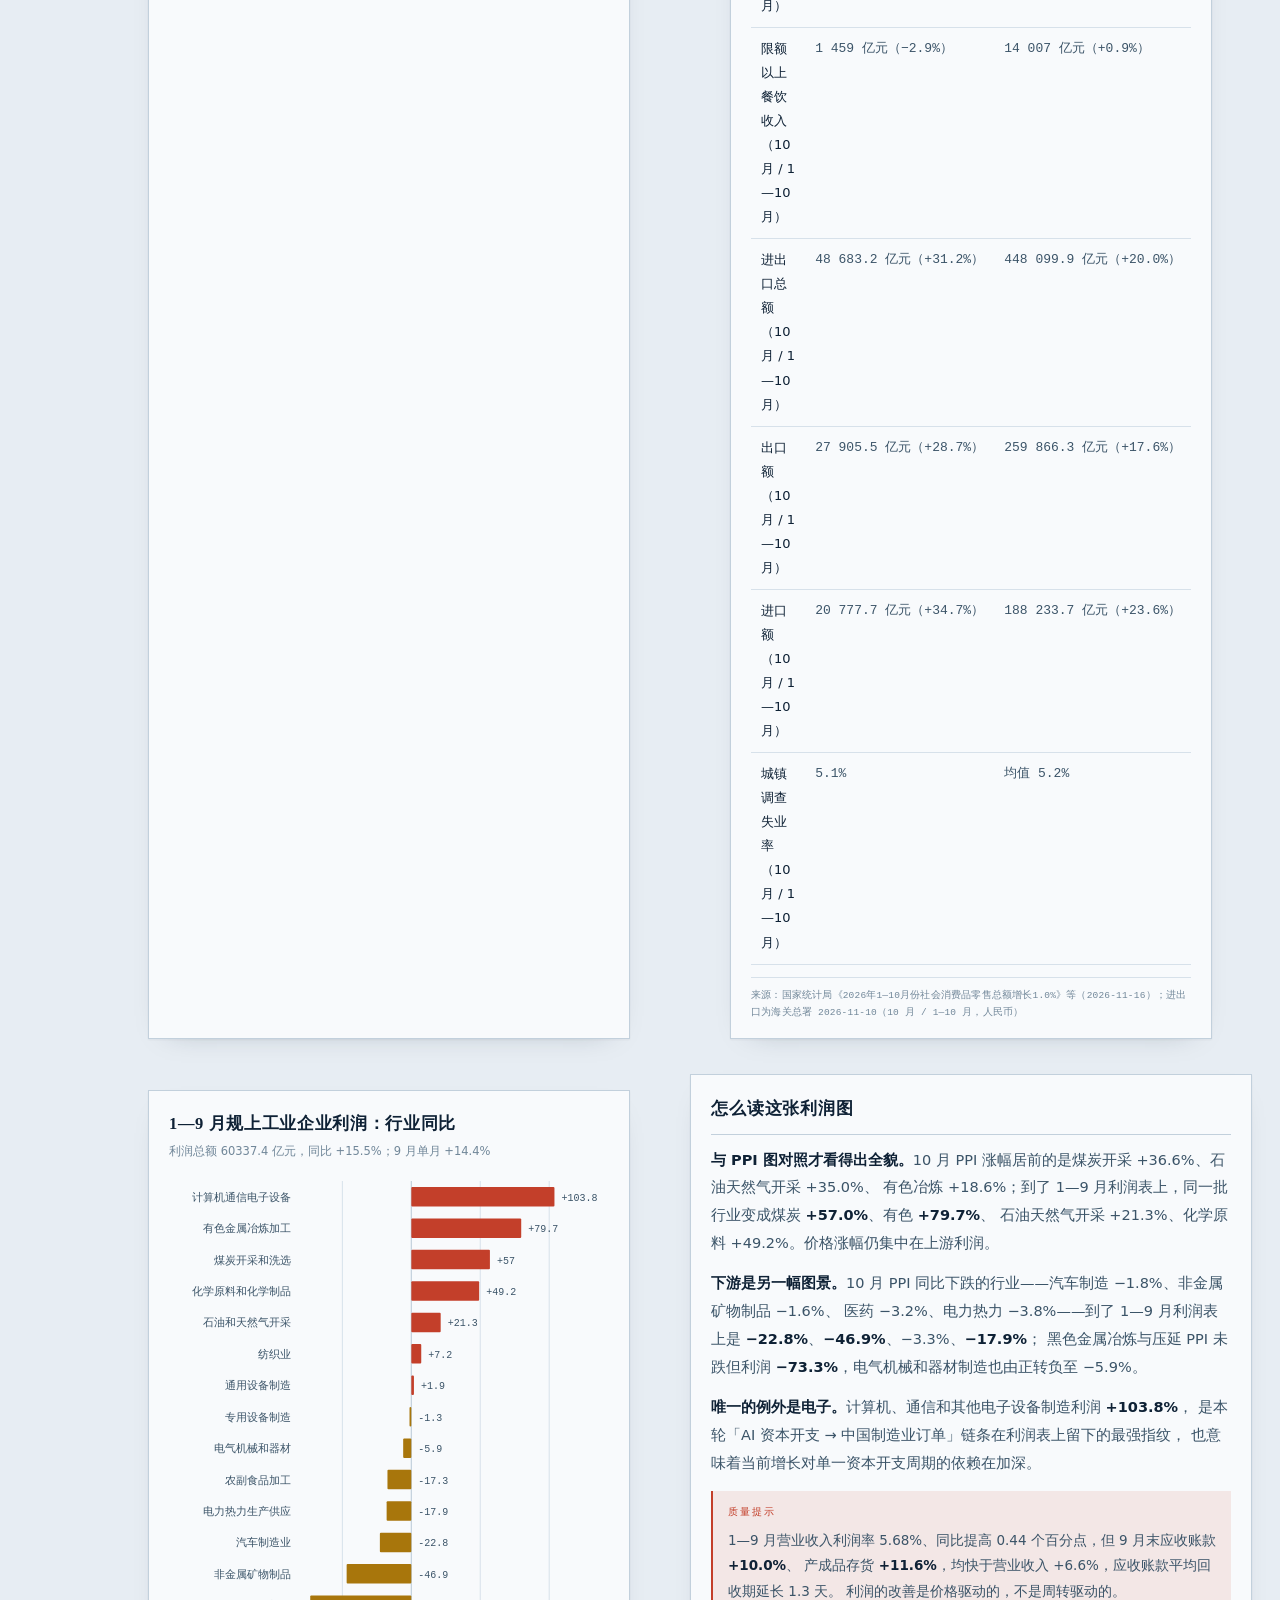
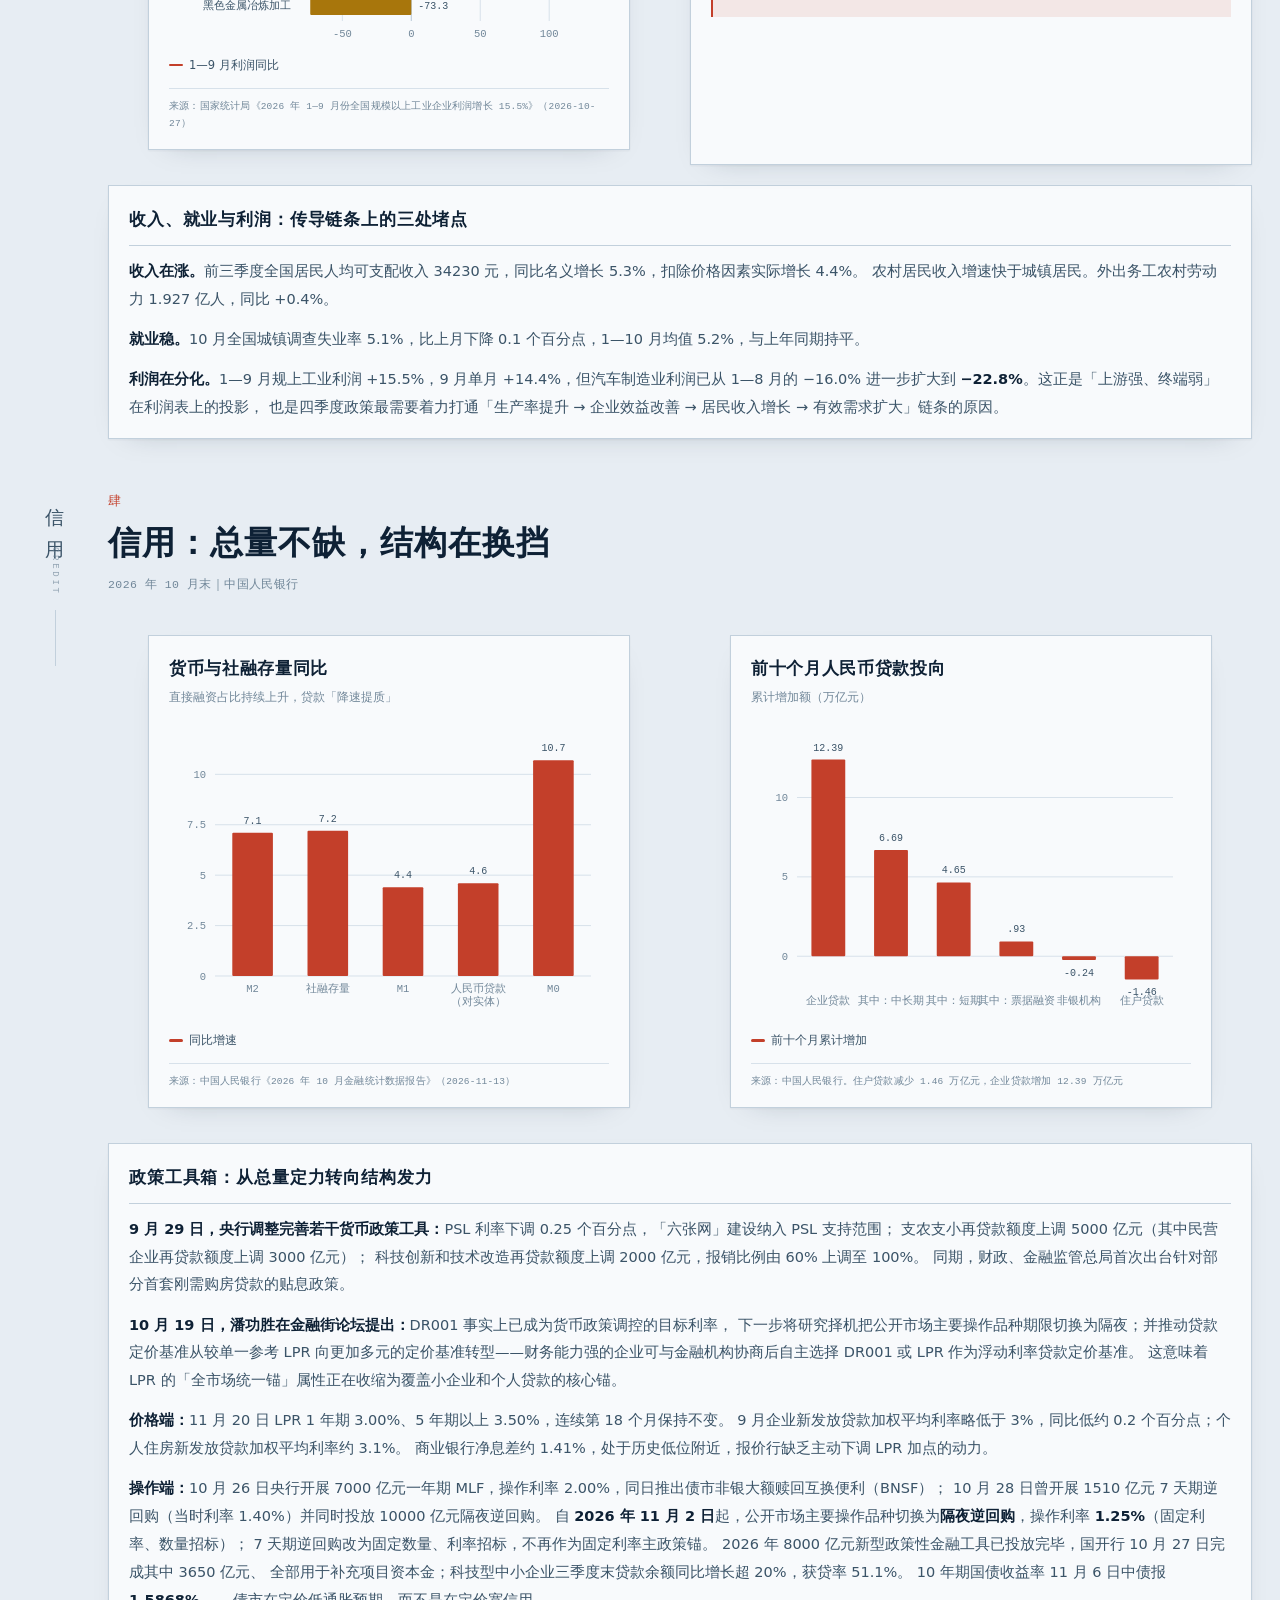
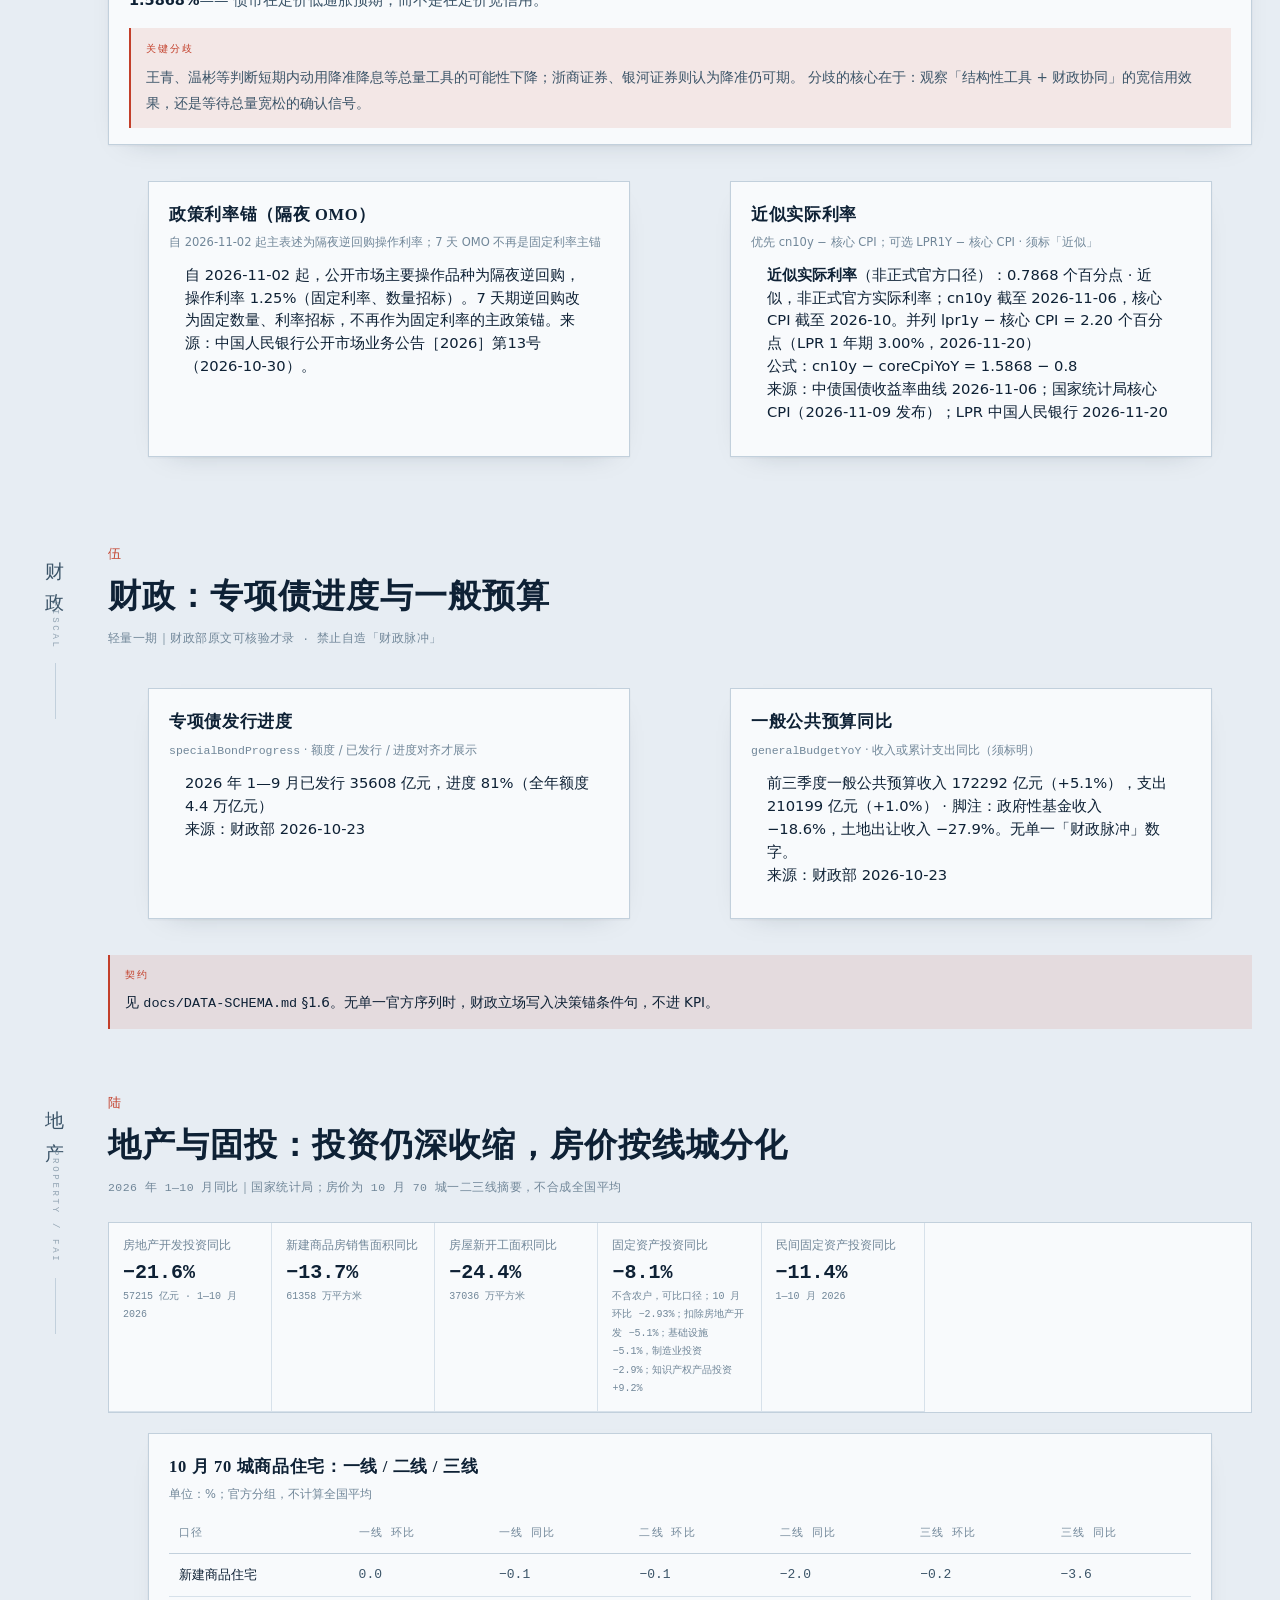
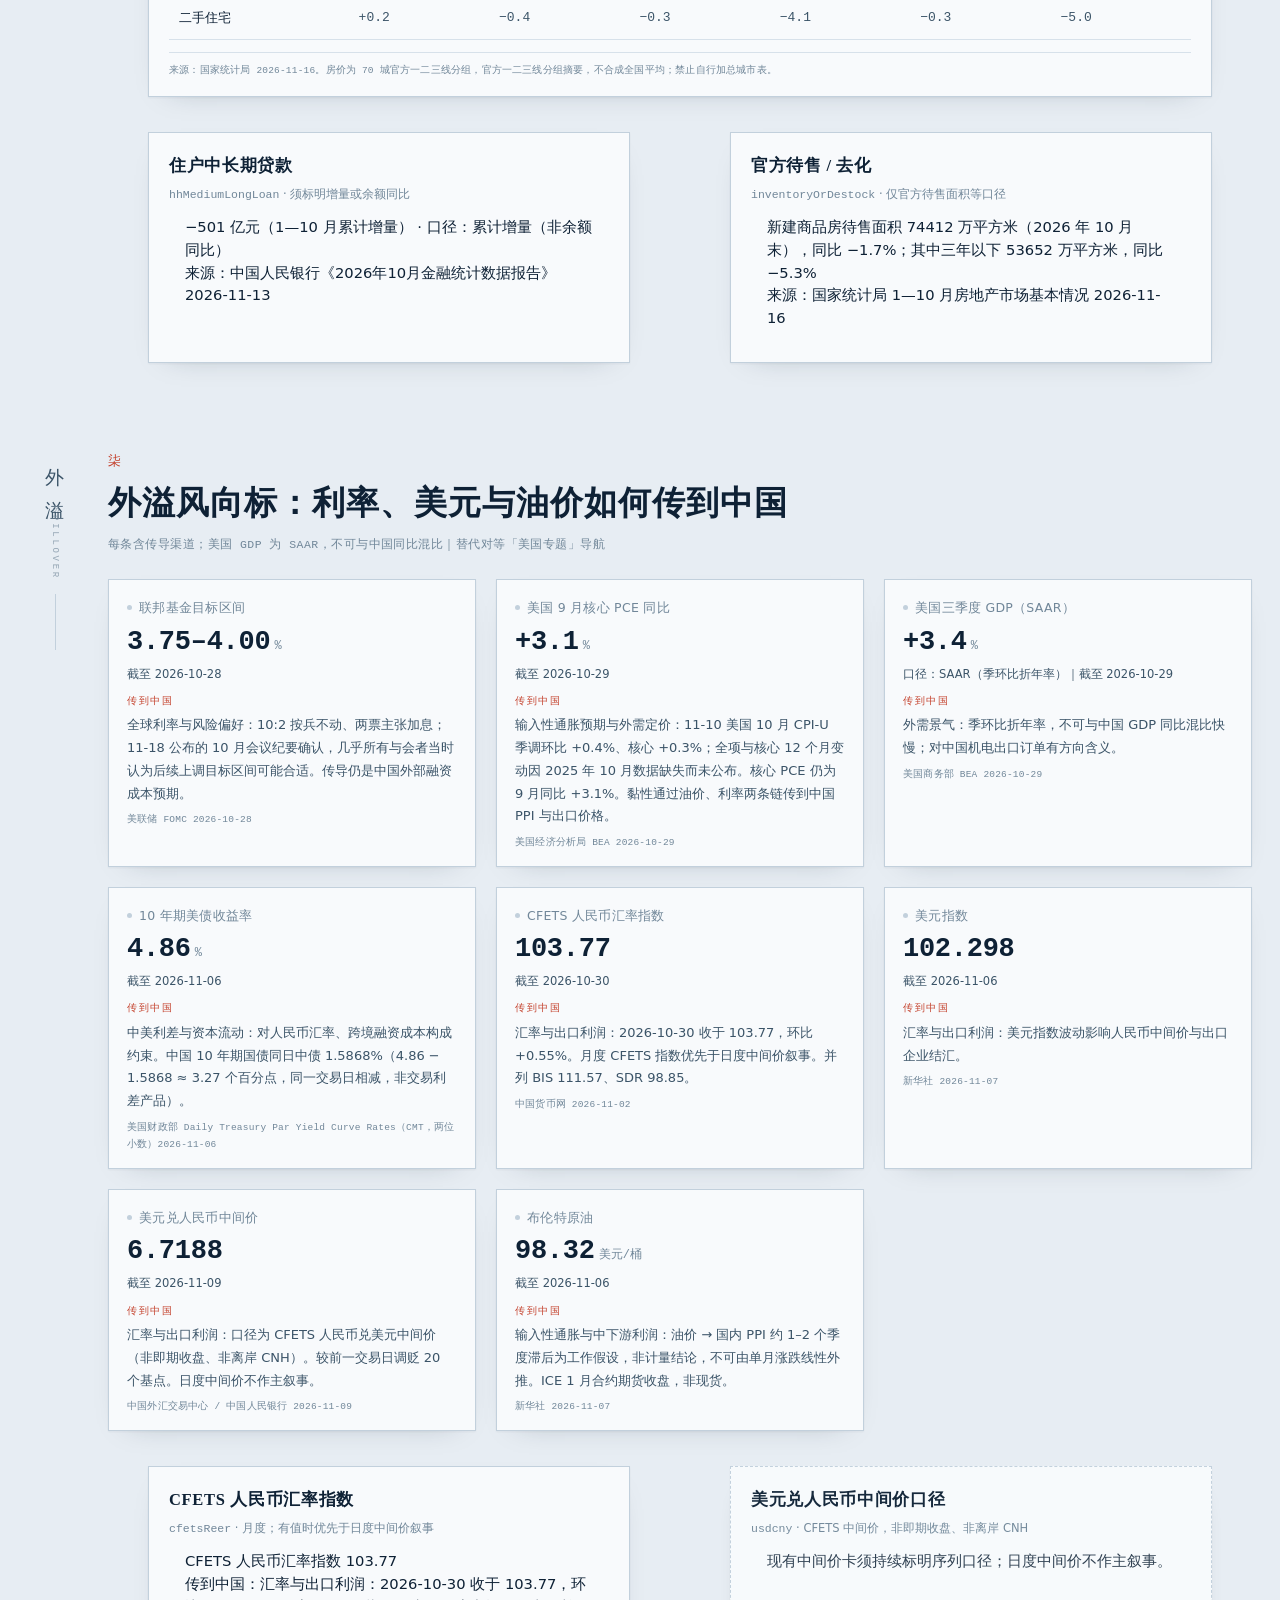
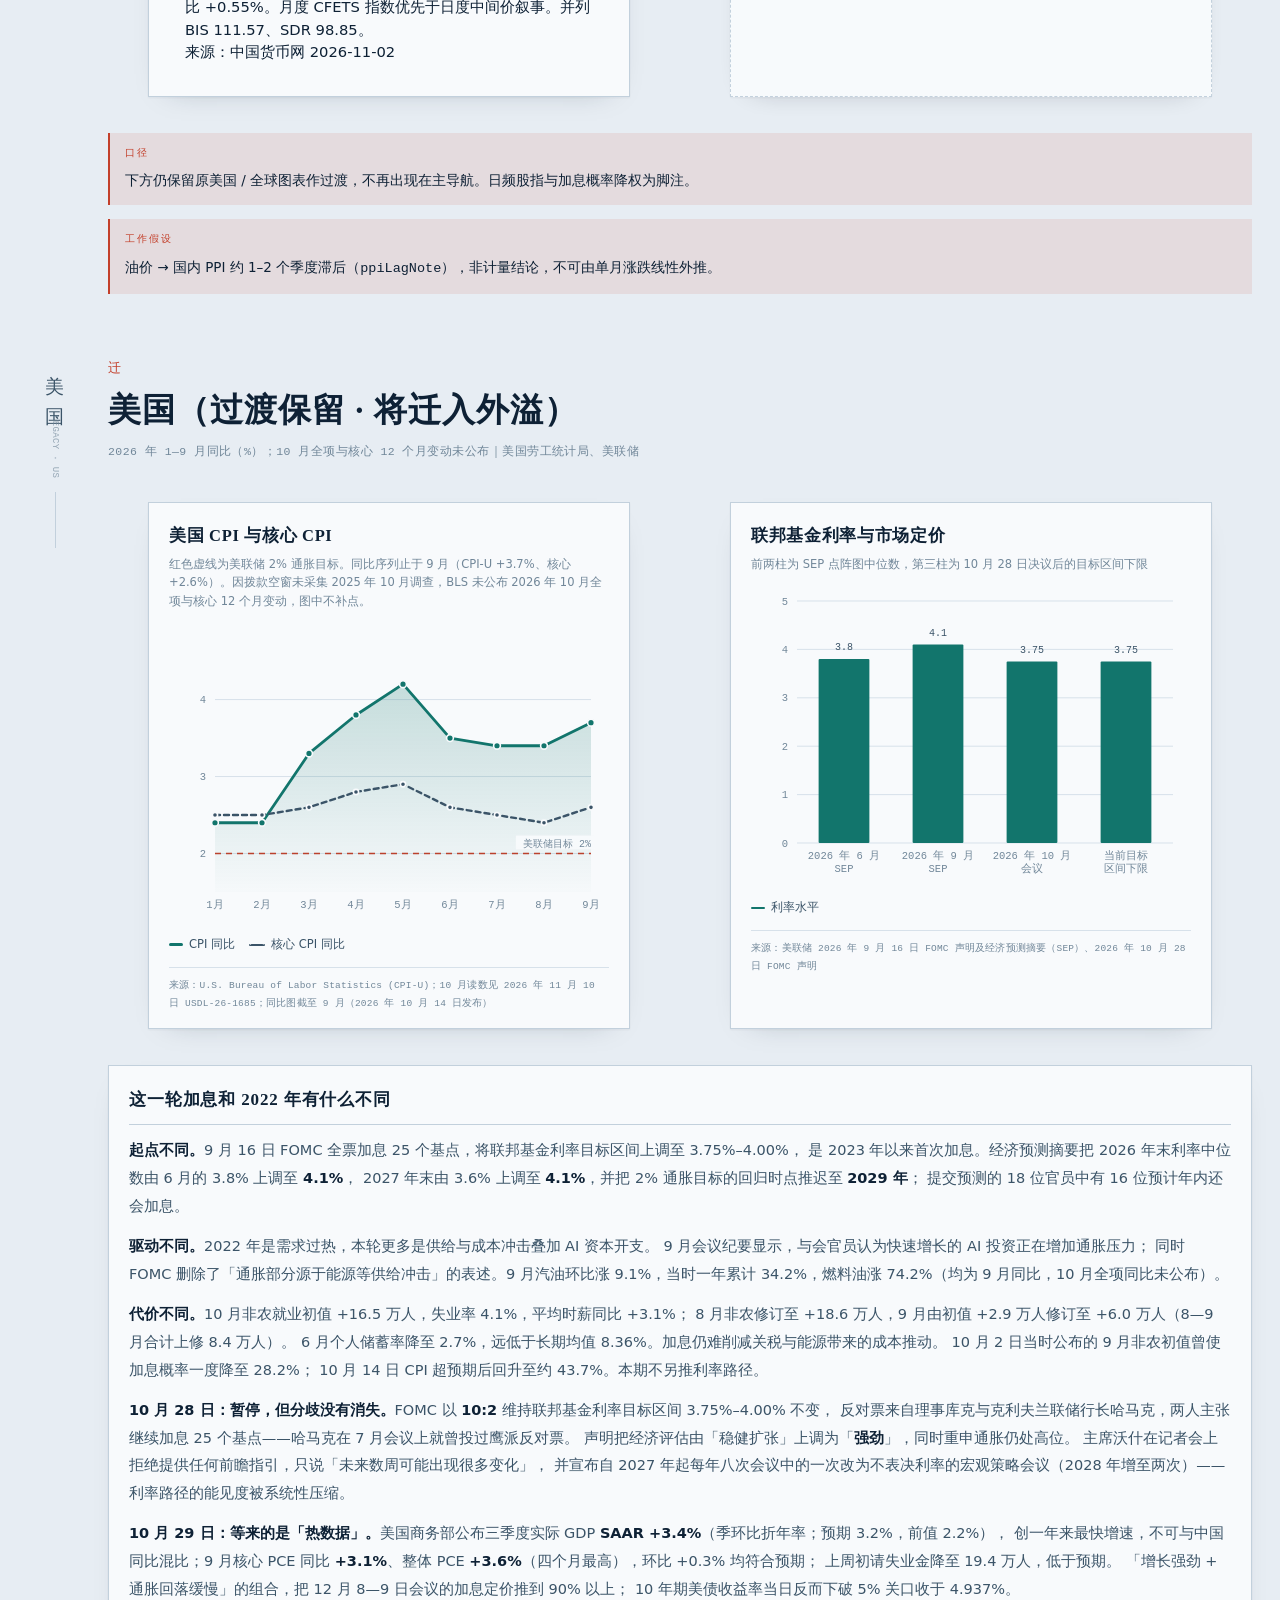
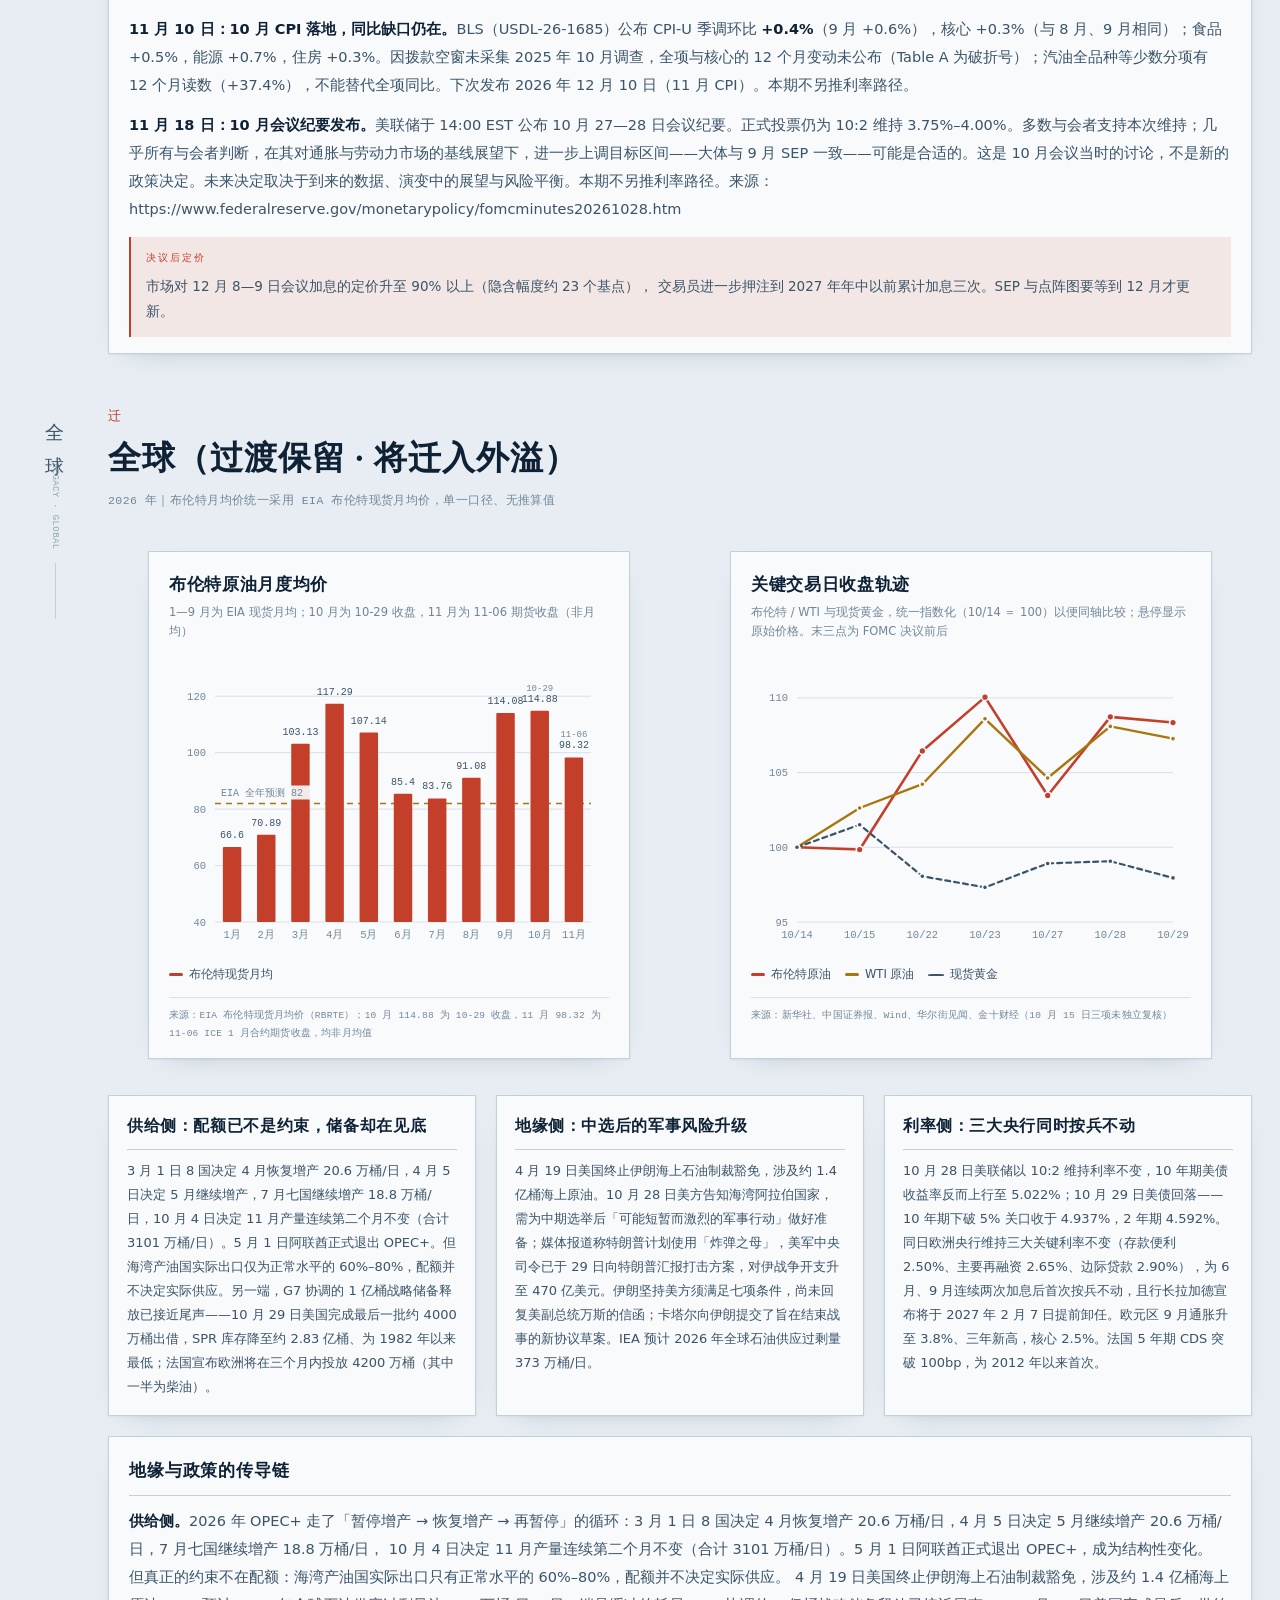
==== commit 21c807c2: "data: 写入 2026 年 11 月 LPR 官方读数（11-20 公布） 按人民银行与中国货币网 11-20 公告更新 1 年期 / 5 年期以上 LPR（展示 3.00 / 3.50，官方原文" ====
--- a/index.html
+++ b/index.html
@@ -4,7 +4,7 @@
 <meta charset="utf-8">
 <meta name="viewport" content="width=device-width, initial-scale=1">
 <title>宏观观察 Macro Observer · 宏观经济观察</title>
-<meta name="description" content="宏观经济观察台：中国主线（增长、价格、信用、地产固投），美国与全球作外溢风向标；含长周期坐标与决策锚。数据截至 2026 年 11 月 16 日。">
+<meta name="description" content="宏观经济观察台：中国主线（增长、价格、信用、地产固投），美国与全球作外溢风向标；含长周期坐标与决策锚。数据截至 2026 年 11 月 20 日。">
 <meta name="color-scheme" content="light dark">
 <link rel="stylesheet" href="assets/styles.css?v=56">
 <link rel="icon" href="data:image/svg+xml,<svg xmlns='http://www.w3.org/2000/svg' viewBox='0 0 32 32'><rect width='32' height='32' fill='%230E2135'/><path d='M6 22 L12 13 L18 18 L26 8' stroke='%23E4674E' stroke-width='2.5' fill='none'/></svg>">
@@ -39,7 +39,7 @@
       <a href="#risks">展望</a>
     </nav>
     <div class="masthead-meta">
-      <span class="stamp" id="stamp">数据截至 2026-11-16</span>
+      <span class="stamp" id="stamp">数据截至 2026-11-20</span>
       <button class="theme-btn" id="theme-btn" type="button" aria-pressed="false">
         <span class="theme-btn-dot" aria-hidden="true"></span><span id="theme-label">终端</span>
       </button>
@@ -337,7 +337,7 @@
            下一步将研究择机把公开市场主要操作品种期限切换为隔夜；并推动贷款定价基准从较单一参考 LPR
            向更加多元的定价基准转型——财务能力强的企业可与金融机构协商后自主选择 DR001 或 LPR 作为浮动利率贷款定价基准。
            这意味着 LPR 的「全市场统一锚」属性正在收缩为覆盖小企业和个人贷款的核心锚。</p>
-        <p><b>价格端：</b>10 月 20 日 LPR 1 年期 3.00%、5 年期以上 3.50%，连续第 17 个月保持不变。
+        <p><b>价格端：</b>11 月 20 日 LPR 1 年期 3.00%、5 年期以上 3.50%，连续第 18 个月保持不变。
            9 月企业新发放贷款加权平均利率略低于 3%，同比低约 0.2 个百分点；个人住房新发放贷款加权平均利率约 3.1%。
            商业银行净息差约 1.41%，处于历史低位附近，报价行缺乏主动下调 LPR 加点的动力。</p>
         <p><b>操作端：</b>10 月 26 日央行开展 7000 亿元一年期 MLF，操作利率 2.00%，同日推出债市非银大额赎回互换便利（BNSF）；
@@ -737,7 +737,7 @@
           <h3 class="panel-h">主要来源</h3>
           <ul class="src-list">
             <li><b>国家统计局</b>　2026 年 10 月国民经济运行 / 工业增加值 / 固投 / 房地产 / 社零 / 70 城房价及杨彩芳解读（11-16）；10 月 CPI/PPI（11-09）；10 月 PMI（10-31）；前三季度 GDP 仍用国民经济运行情况（10-19）；1—9 月规模以上工业企业利润（10-27，尚无 1—10 月利润稿）</li>
-            <li><b>中国人民银行 / 中国外汇交易中心 / 中央国债登记结算公司（中债）</b>　2026 年 10 月金融统计数据报告（11-13，当期为初步数）、10 月 20 日 LPR 公告、公开市场业务公告［2026］第13号（10-30，隔夜 OMO 1.25% 自 11-02 实施）、人民币汇率中间价（11-09：6.7188）、CFETS 人民币汇率指数（11-02 发布）、中债国债收益率曲线（11-06，本轮未更新）</li>
+            <li><b>中国人民银行 / 中国外汇交易中心 / 中央国债登记结算公司（中债）</b>　2026 年 10 月金融统计数据报告（11-13，当期为初步数）、11 月 20 日 LPR 公告、10 月 20 日 LPR 公告、公开市场业务公告［2026］第13号（10-30，隔夜 OMO 1.25% 自 11-02 实施）、人民币汇率中间价（11-09：6.7188）、CFETS 人民币汇率指数（11-02 发布）、中债国债收益率曲线（11-06，本轮未更新）</li>
             <li><b>国家外汇管理局</b>　2026 年 10 月末外汇储备（11-07）：34052 亿美元</li>
             <li><b>财政部</b>　2026 年 1—9 月财政收支情况（10-23）：专项债进度、一般公共预算</li>
             <li><b>海关总署</b>　2026 年 10 月 / 1—10 月货物贸易（11-10）：10 月进出口 4.87 万亿元（+31.2%）、出口 2.79 万亿元（+28.7%）、进口 2.08 万亿元（+34.7%）；1—10 月进出口 44.81 万亿元（+20.0%）、出口 25.99 万亿元（+17.6%）、进口 18.82 万亿元（+23.6%）；1—10 月机电产品出口 16.81 万亿元（+25.2%）。亿元精表见海关总署英文统计表（单位：亿元，一位小数）。人民币同比，不可与美国数据混比</li>
@@ -752,14 +752,14 @@
         <div class="panel">
           <h3 class="panel-h">口径说明与已知局限</h3>
           <ul class="src-list">
-            <li>本页为<strong>静态快照</strong>，不含实时行情接口，价格数据截至 2026 年 11 月 6 日期货收盘（人民币中间价截至 11 月 9 日；中债 10 年期国债截至 11 月 6 日，本轮未更新），国内宏观数据截至各指标最近一次发布。中国 10 月工业 / 社零 / 失业率 / 固投 / 地产 / 70 城房价已纳入（国家统计局 2026-11-16）；10 月金融统计已纳入（中国人民银行 2026-11-13，当期为初步数）。中国 10 月 CPI/PPI 已纳入（国家统计局 2026-11-09）；美国 10 月 CPI 已纳入（BLS 2026-11-10，USDL-26-1685；全项与核心 12 个月变动未公布，KPI 改为季调环比）。海关 10 月 / 1—10 月货物贸易已纳入（海关总署 2026-11-10，人民币；需求表用亿元精表一位小数）。美联储 10 月会议纪要已纳入（2026-11-18 14:00 EST 发布）。中国 10 年期国债收益率采用 11 月 6 日中债 <strong>1.5868%</strong>。自 11 月 2 日起政策利率主锚为隔夜 OMO <strong>1.25%</strong>，不再把 7 天 OMO 1.40% 当作唯一政策利率。</li>
+            <li>本页为<strong>静态快照</strong>，不含实时行情接口，价格数据截至 2026 年 11 月 6 日期货收盘（人民币中间价截至 11 月 9 日；中债 10 年期国债截至 11 月 6 日，本轮未更新），国内宏观数据截至各指标最近一次发布。11 月 LPR 已纳入（中国人民银行 2026-11-20）。中国 10 月工业 / 社零 / 失业率 / 固投 / 地产 / 70 城房价已纳入（国家统计局 2026-11-16）；10 月金融统计已纳入（中国人民银行 2026-11-13，当期为初步数）。中国 10 月 CPI/PPI 已纳入（国家统计局 2026-11-09）；美国 10 月 CPI 已纳入（BLS 2026-11-10，USDL-26-1685；全项与核心 12 个月变动未公布，KPI 改为季调环比）。海关 10 月 / 1—10 月货物贸易已纳入（海关总署 2026-11-10，人民币；需求表用亿元精表一位小数）。美联储 10 月会议纪要已纳入（2026-11-18 14:00 EST 发布）。中国 10 年期国债收益率采用 11 月 6 日中债 <strong>1.5868%</strong>。自 11 月 2 日起政策利率主锚为隔夜 OMO <strong>1.25%</strong>，不再把 7 天 OMO 1.40% 当作唯一政策利率。</li>
             <li>布伦特月均价统一采用 <strong>EIA 布伦特现货月均价（RBRTE）</strong>：1—9 月为官方月度均价；10 月柱为 10 月 29 日收盘 114.88、11 月柱为 11 月 6 日 ICE 1 月合约期货收盘 98.32（图注已标明，非月均值、非现货）。</li>
             <li><strong>现货黄金</strong>统一采用伦敦现货金收盘价（10 月 29 日 4021.21 美元/盎司），与纽约商品交易所 12 月黄金期货（10 月 29 日 4033.30 美元）不是同一价格，不要混用。</li>
             <li>关键交易日图中 10 月 15 日的布伦特、WTI 与黄金收盘价未能独立复核，与当日早盘行情方向一致；其余六个交易日均有新华社 / 中国证券报 / Wind / 华尔街见闻 / 金十财经收盘数据可查。</li>
             <li>当期社会消费品零售总额为 <strong>10 月 46 463 亿元、同比 +0.4%</strong>（1—10 月 416 464 亿元、同比 +1.0%），国家统计局 2026-11-16。历史口径注记：曾误把前三季度累计餐饮收入 41 969 亿元、同比 +2.4% 写成 9 月社零；9 月社零官方值为 42 433 亿元、同比 +1.1%，现已不是当期。概览稿「社会消费商品和服务零售总额」1—10 月同比 +2.5%（其中服务零售额 +4.9%）与社零口径不同，正刊需求表不采用。</li>
             <li>「1—9 月规上工业利润 +15.5%」按统计局<strong>可比口径</strong>计算，与上年同期公布的绝对额不可直接相减；分行业数据取自统计局分行业表，石油、煤炭及其他燃料加工业因上年同期为亏损而无法计算同比增速。</li>
             <li>美国 10 年期国债收益率采用财政部 Daily Treasury Par Yield Curve（CMT）11 月 6 日的 <strong>4.86%</strong>（官方表两位小数；上期 4.912 对应同一张表 11-02 的 4.91 另加一位行情源小数）。中国 10 年期国债收益率采用中债 11 月 6 日收盘 <strong>1.5868%</strong>，两端同日相减约 <strong>3.27 个百分点</strong>（4.86 − 1.5868），不是交易利差产品。</li>
-            <li>近似实际利率 = 中债 10 年期国债 1.5868% − 10 月核心 CPI 同比 0.8% = <strong>0.7868 个百分点</strong>，非正式官方实际利率；核心 CPI 与国债时点不同（2026-10 vs 2026-11-06）。并列 LPR 1 年期 3.00% − 核心 CPI 0.8% = 2.20 个百分点。专项债、一般公共预算取财政部 10-23 原文（1—9 月，本轮未更新）。新建商品房待售面积取统计局 1—10 月房地产市场基本情况（2026-11-16）。权益锚估值 asOf 为中证单张 <strong>2026-10-30</strong>（创业板指页脚 2026 年 10 月），与站点 dataCutoff 2026-11-16 不同；四只中证滚动市盈率已核验，创业板 PE 未标滚动故 provisional，全部 pePercentile 为 empty。</li>
+            <li>近似实际利率 = 中债 10 年期国债 1.5868% − 10 月核心 CPI 同比 0.8% = <strong>0.7868 个百分点</strong>，非正式官方实际利率；核心 CPI 与国债时点不同（2026-10 vs 2026-11-06）。并列 LPR 1 年期 3.00% − 核心 CPI 0.8% = 2.20 个百分点（LPR 为 2026-11-20 报价，数值未变）。专项债、一般公共预算取财政部 10-23 原文（1—9 月，本轮未更新）。新建商品房待售面积取统计局 1—10 月房地产市场基本情况（2026-11-16）。权益锚估值 asOf 为中证单张 <strong>2026-10-30</strong>（创业板指页脚 2026 年 10 月），与站点 dataCutoff 2026-11-20 不同；四只中证滚动市盈率已核验，创业板 PE 未标滚动故 provisional，全部 pePercentile 为 empty。</li>
             <li>美国季度 GDP 一律标注 <strong>SAAR（季环比折年率）</strong>，中国 GDP 默认同比，禁止并排比快慢。美国 10 月 CPI 头条为<strong>季调环比</strong>（全项 +0.4%、核心 +0.3%），不可与中国 CPI 同比混比。</li>
             <li>美国 2026 年 10 月 CPI：因 2025 年拨款空窗未采集 10 月调查，BLS <strong>未公布</strong>全项与核心 12 个月变动（USDL-26-1685 Table A / Table 5 为破折号）。汽油全品种等少数分项 12 个月读数（如 +37.4%）不得替代全项同比。9 月全项同比 +3.7%、核心 +2.6% 仍为最近已公布同比点；同比图不补 10 月点。</li>
             <li>本页内容为公开数据整理与观点转述，<strong>不构成任何投资建议</strong>。</li>
@@ -778,14 +778,14 @@
       <p>中国主线观察台：理解 · 学习 · 长周期坐标 · 决策锚。</p>
     </div>
     <div class="foot-meta">
-      <span id="stamp-built">页面生成：2026-11-19</span>
-      <span id="stamp-cutoff">数据截至：2026-11-16</span>
+      <span id="stamp-built">页面生成：2026-11-20</span>
+      <span id="stamp-cutoff">数据截至：2026-11-20</span>
       <span>不构成投资建议</span>
     </div>
   </div>
 </footer>
 
-<script src="assets/data.js?v=57"></script>
+<script src="assets/data.js?v=58"></script>
 <script src="assets/app.js?v=57"></script>
 </body>
 </html>
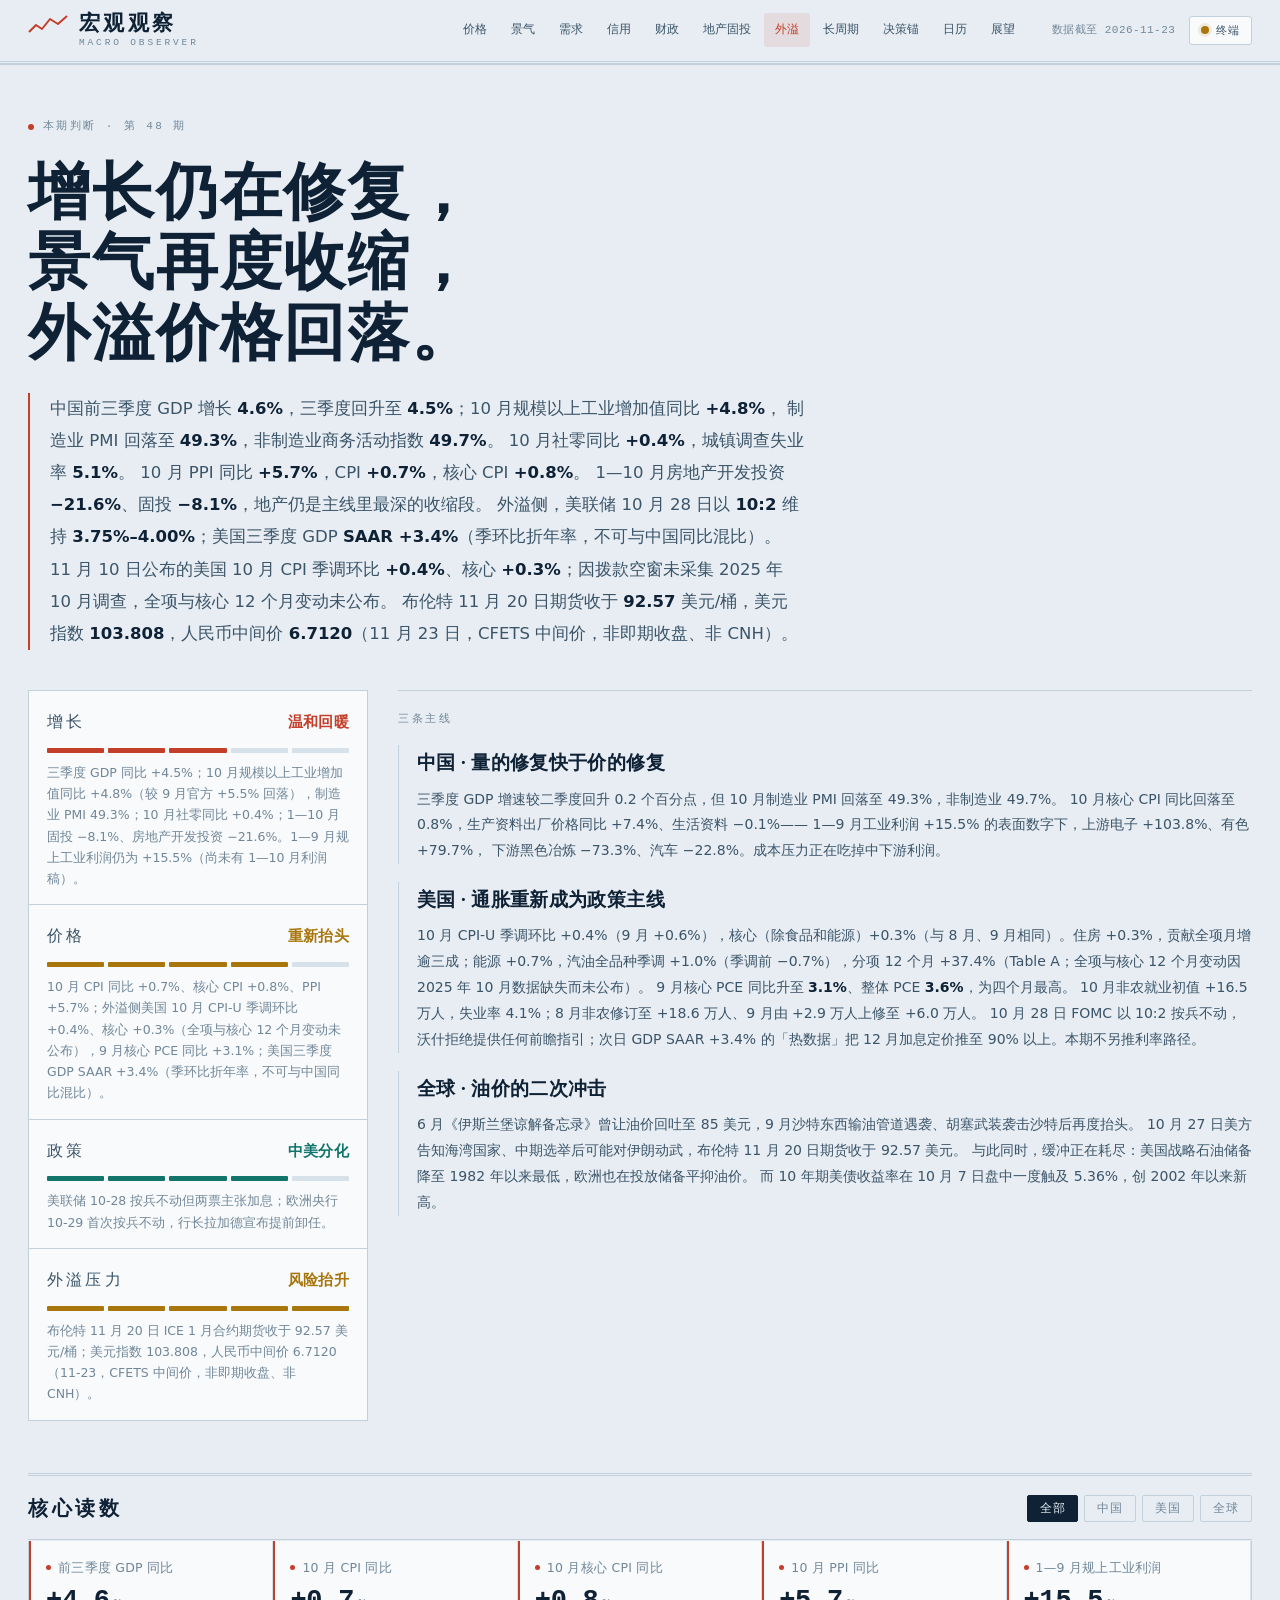
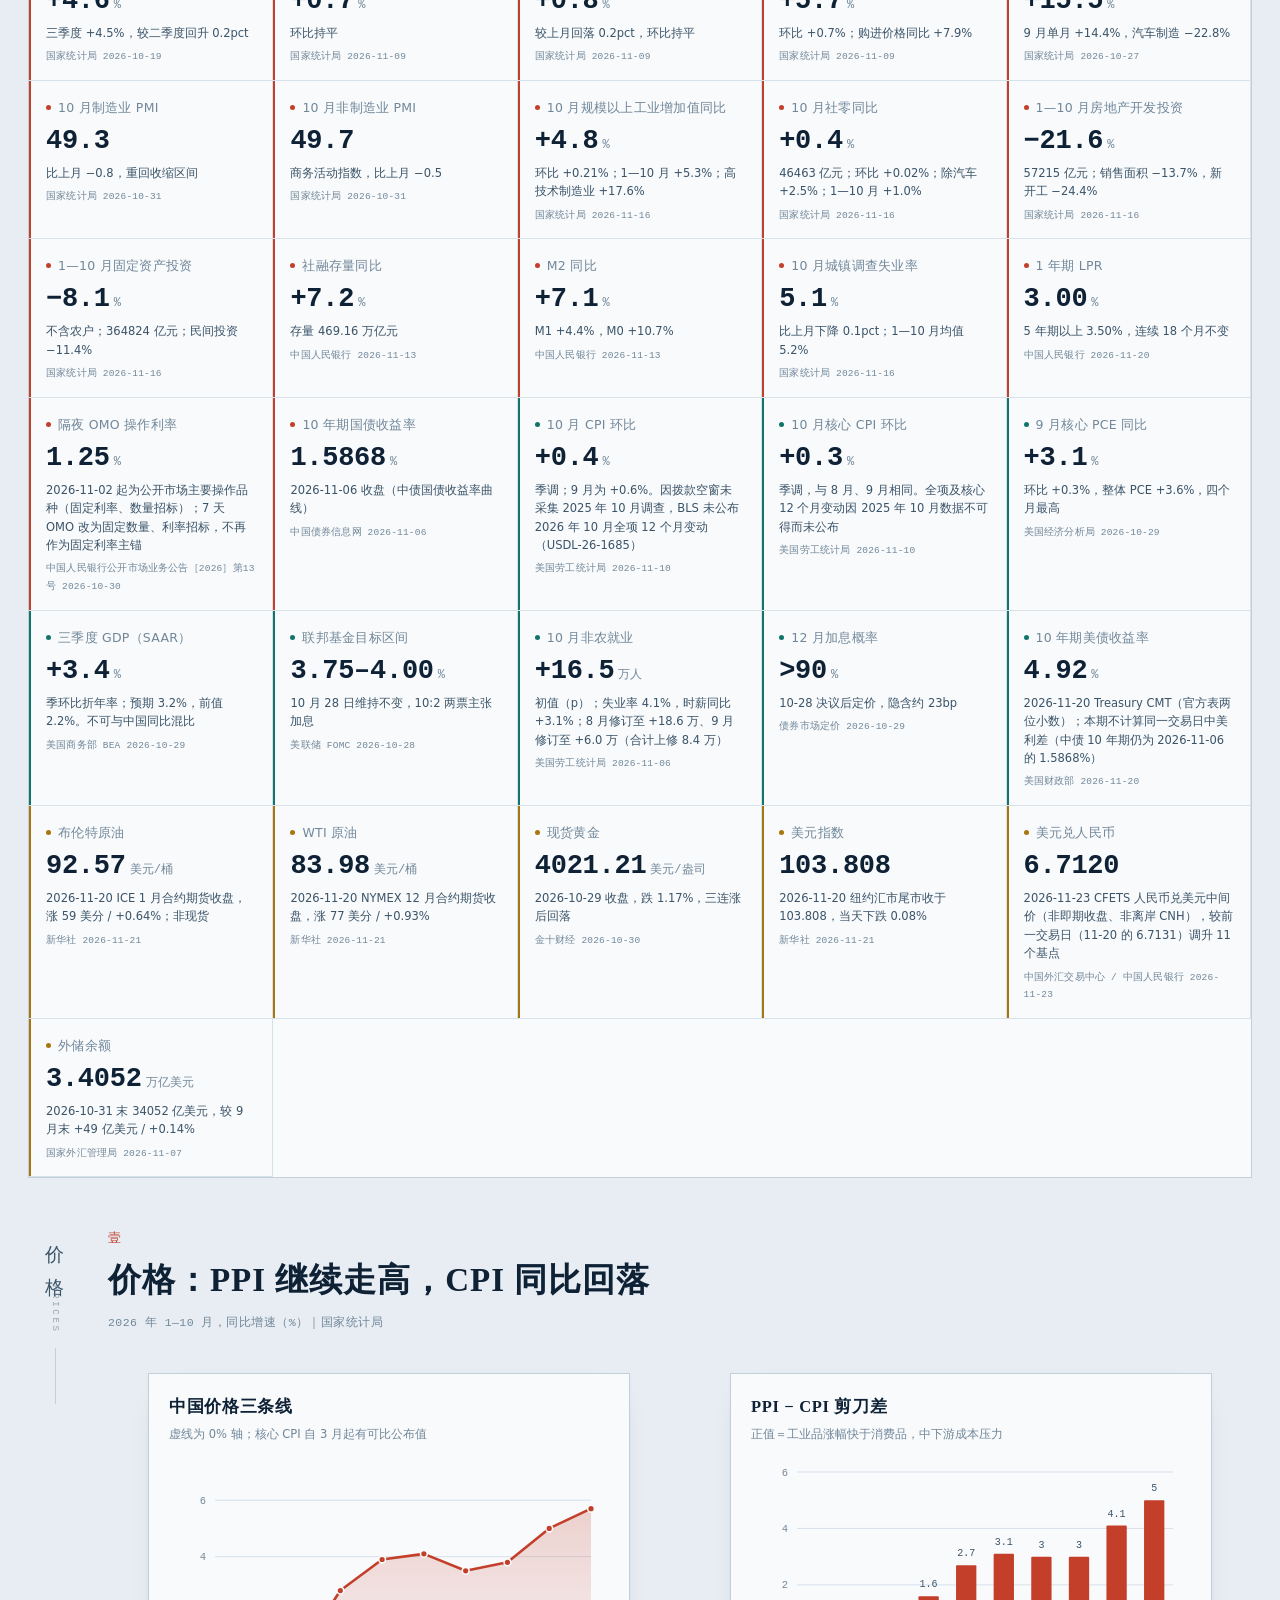
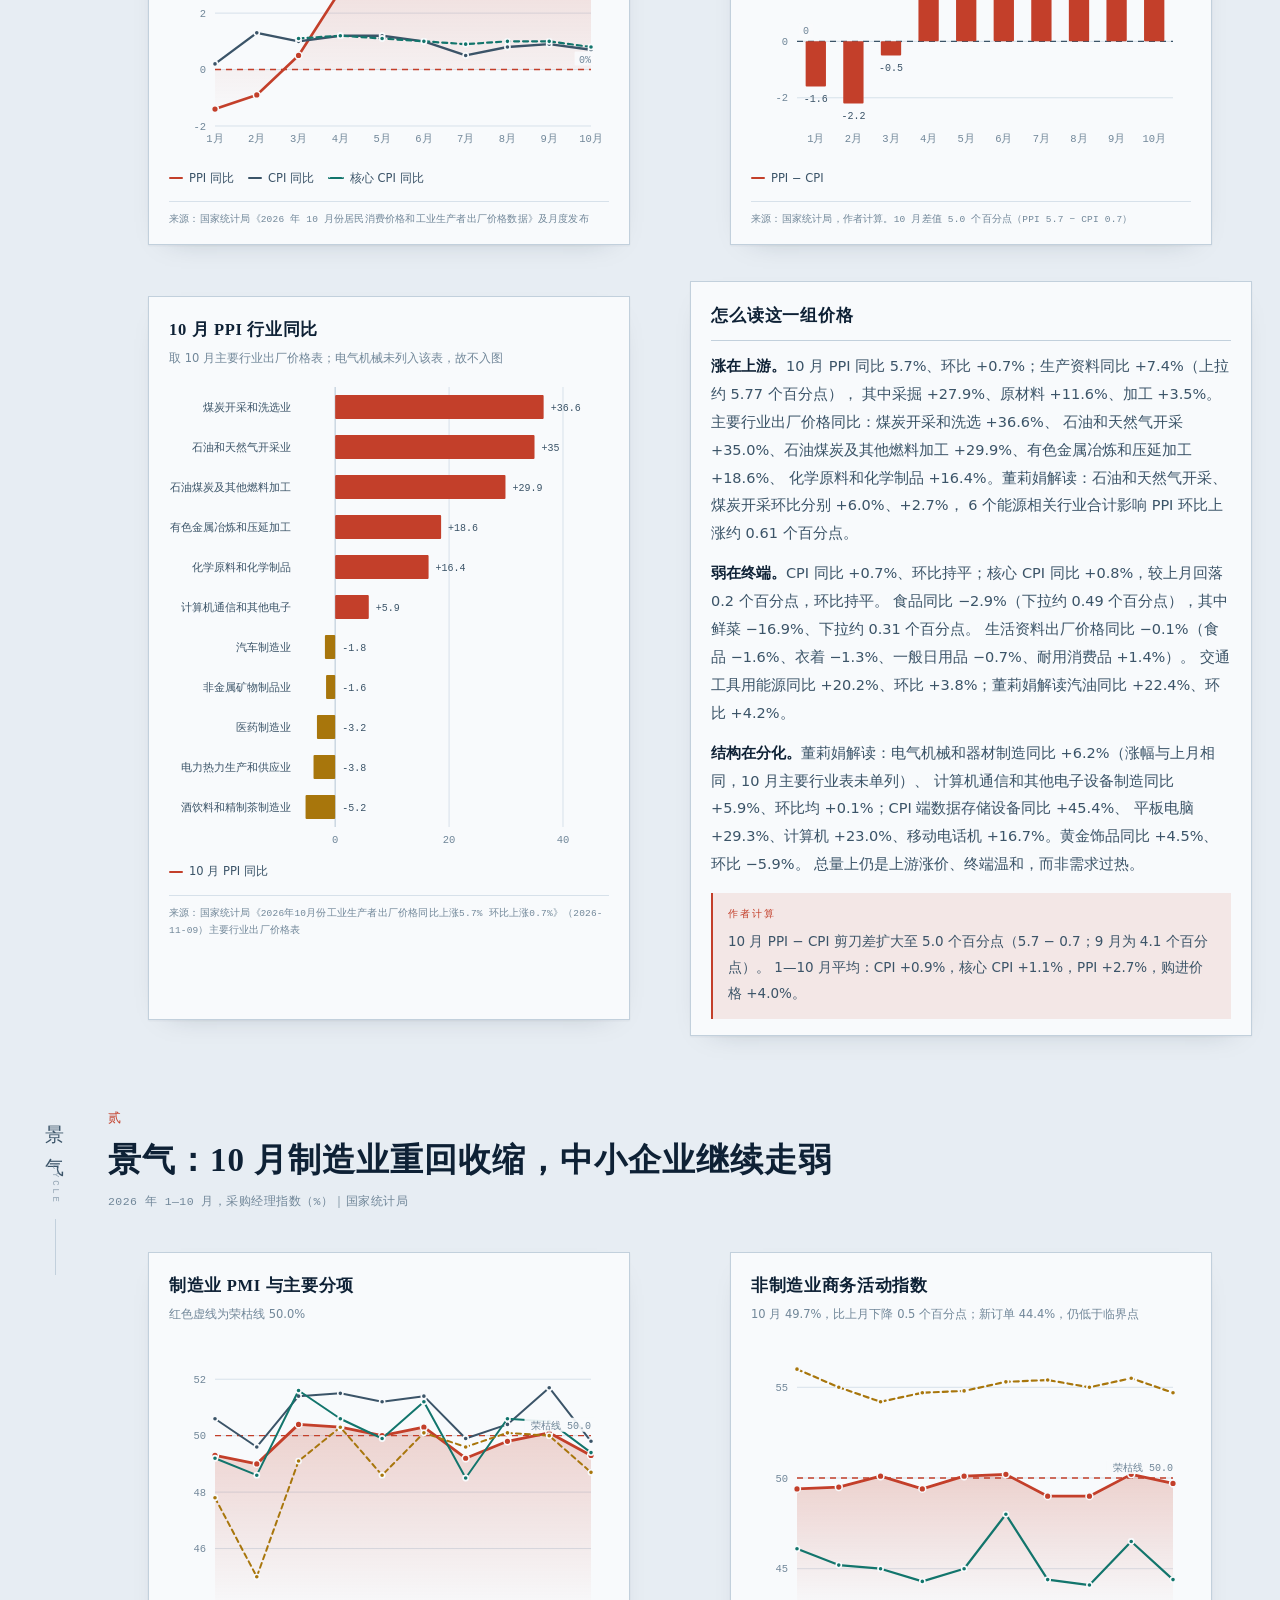
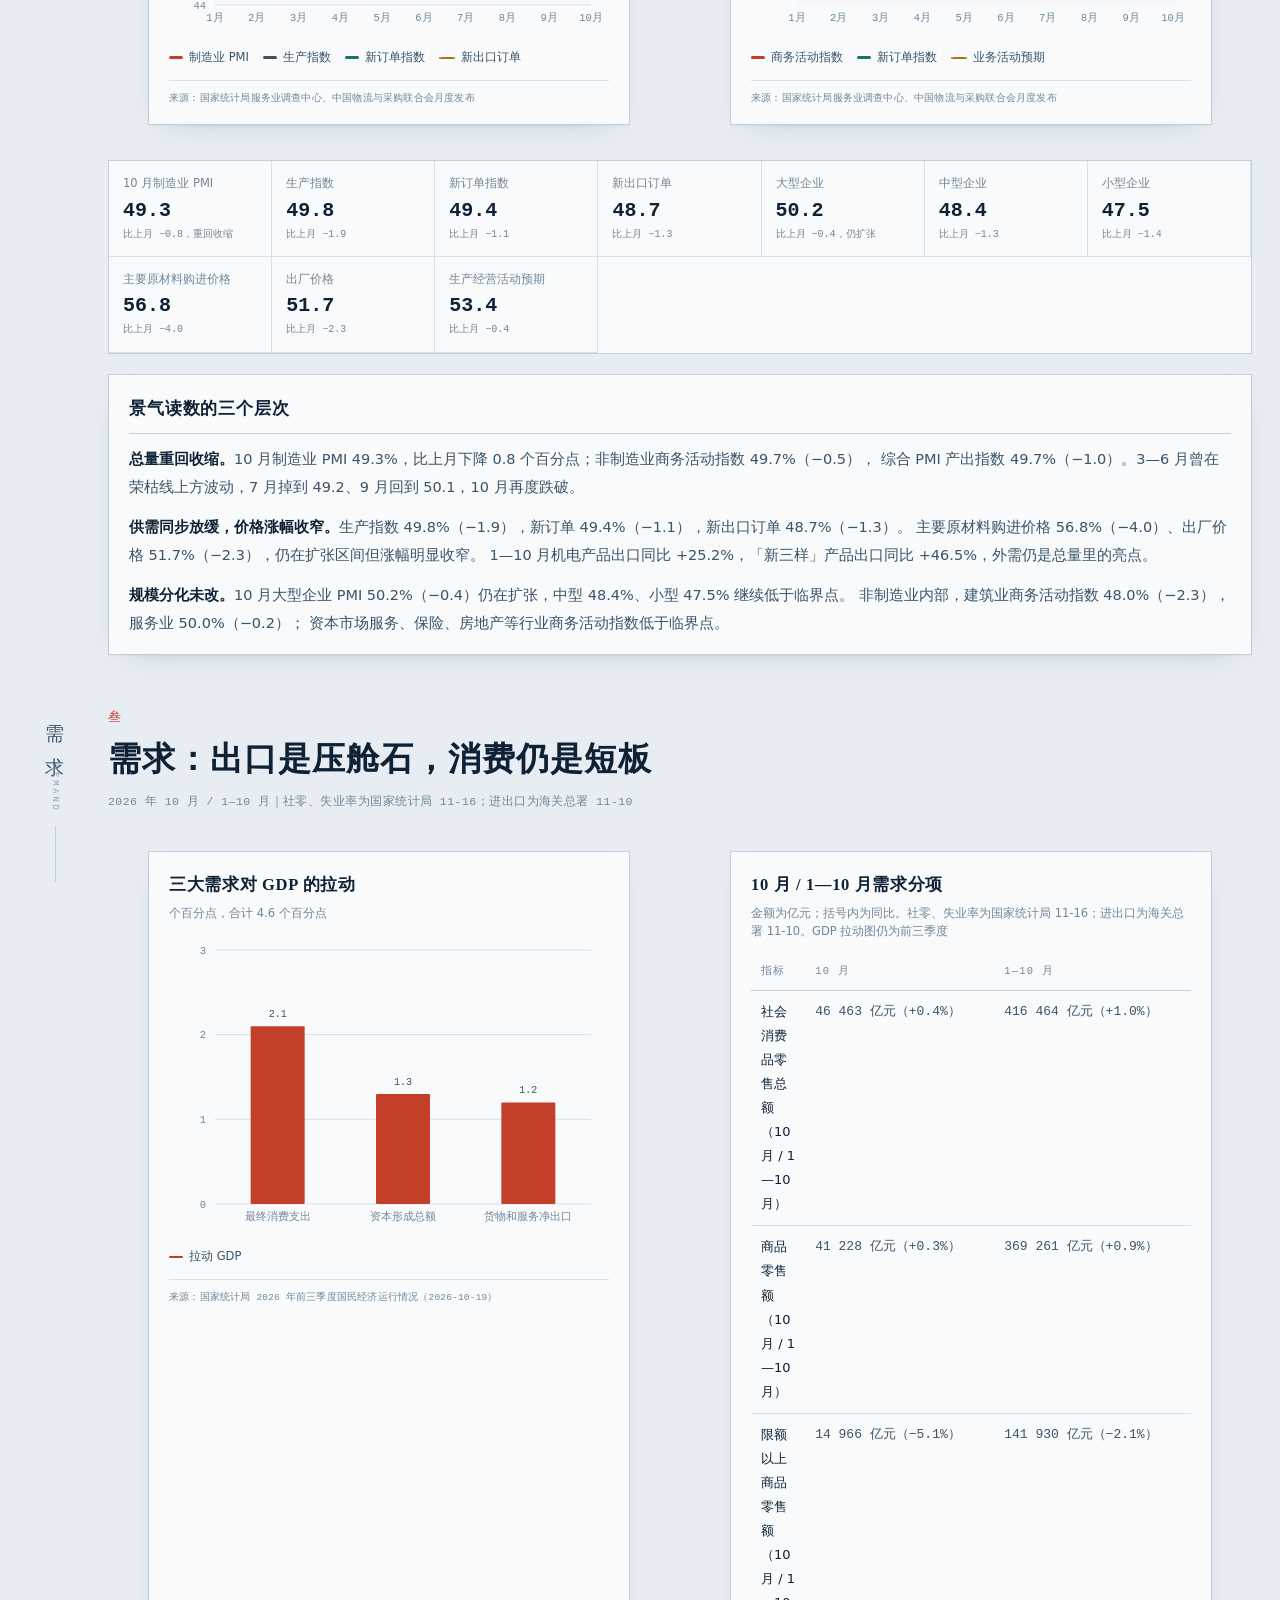
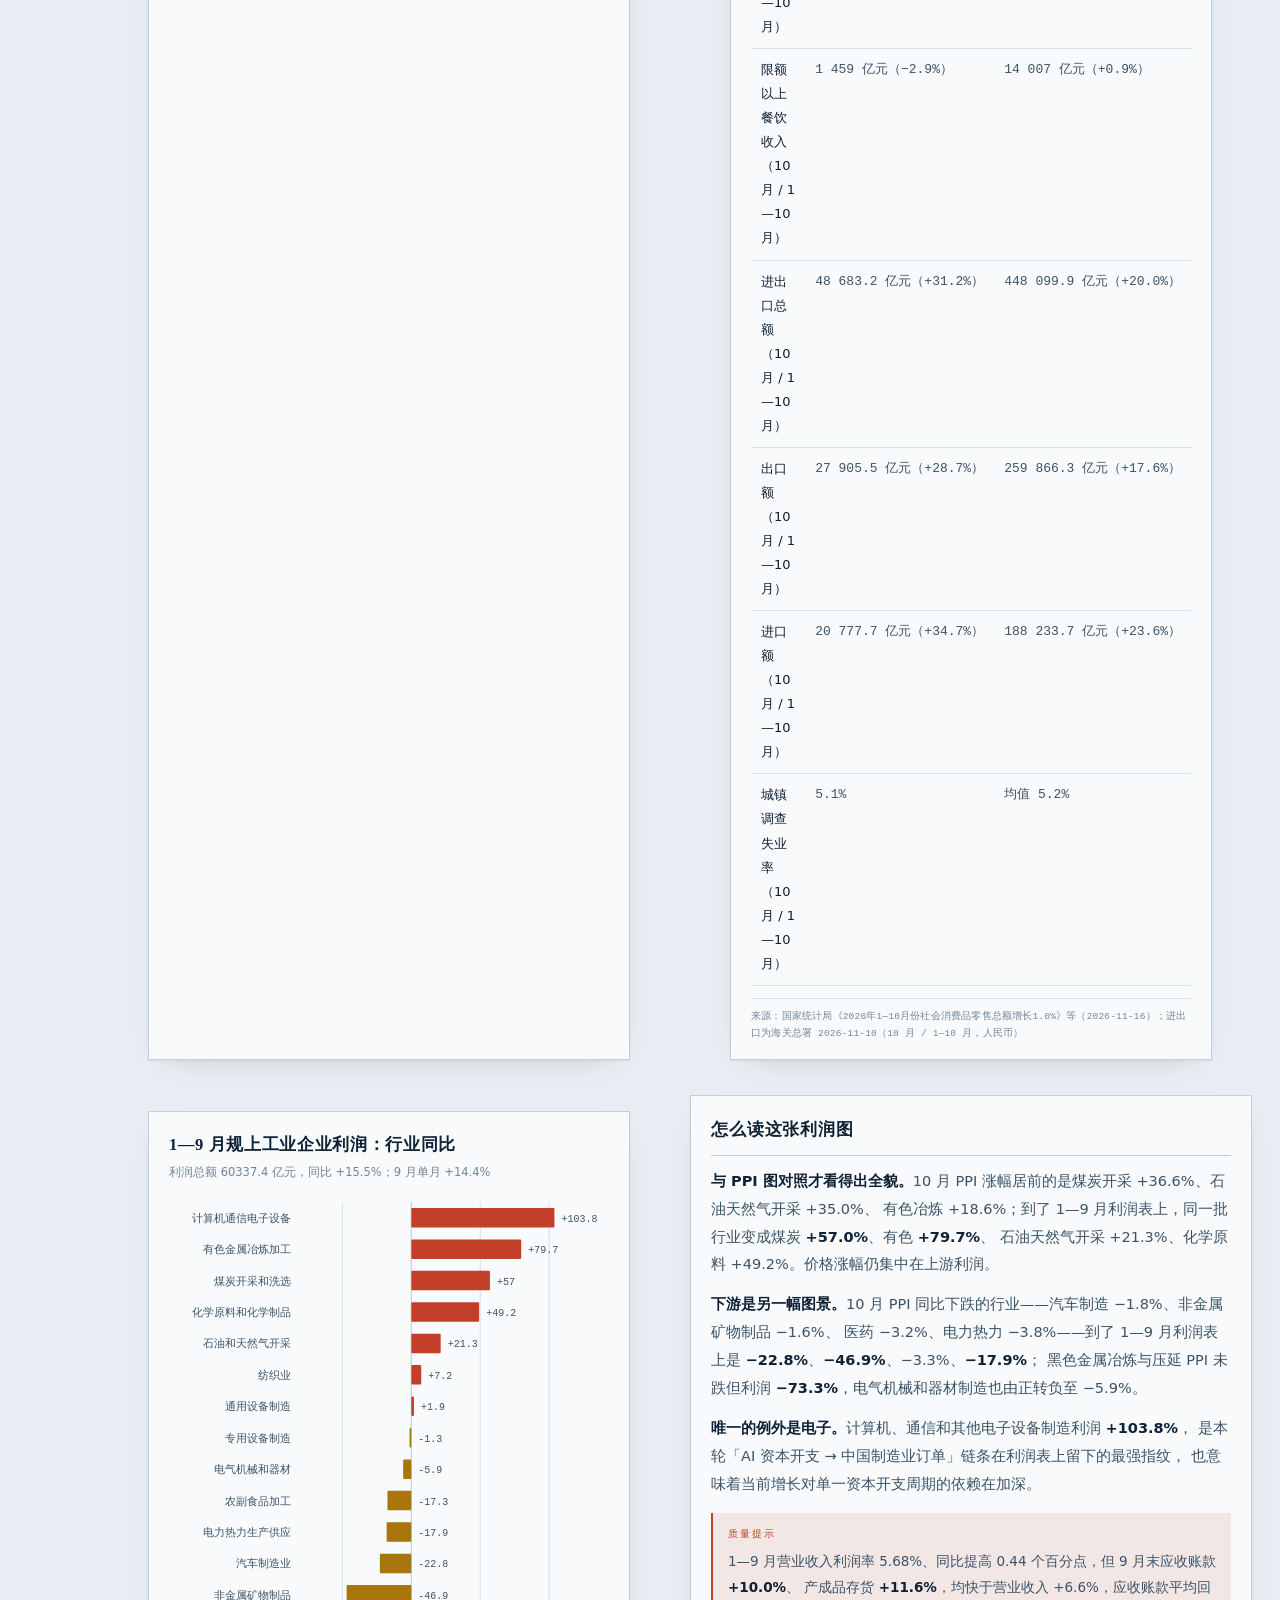
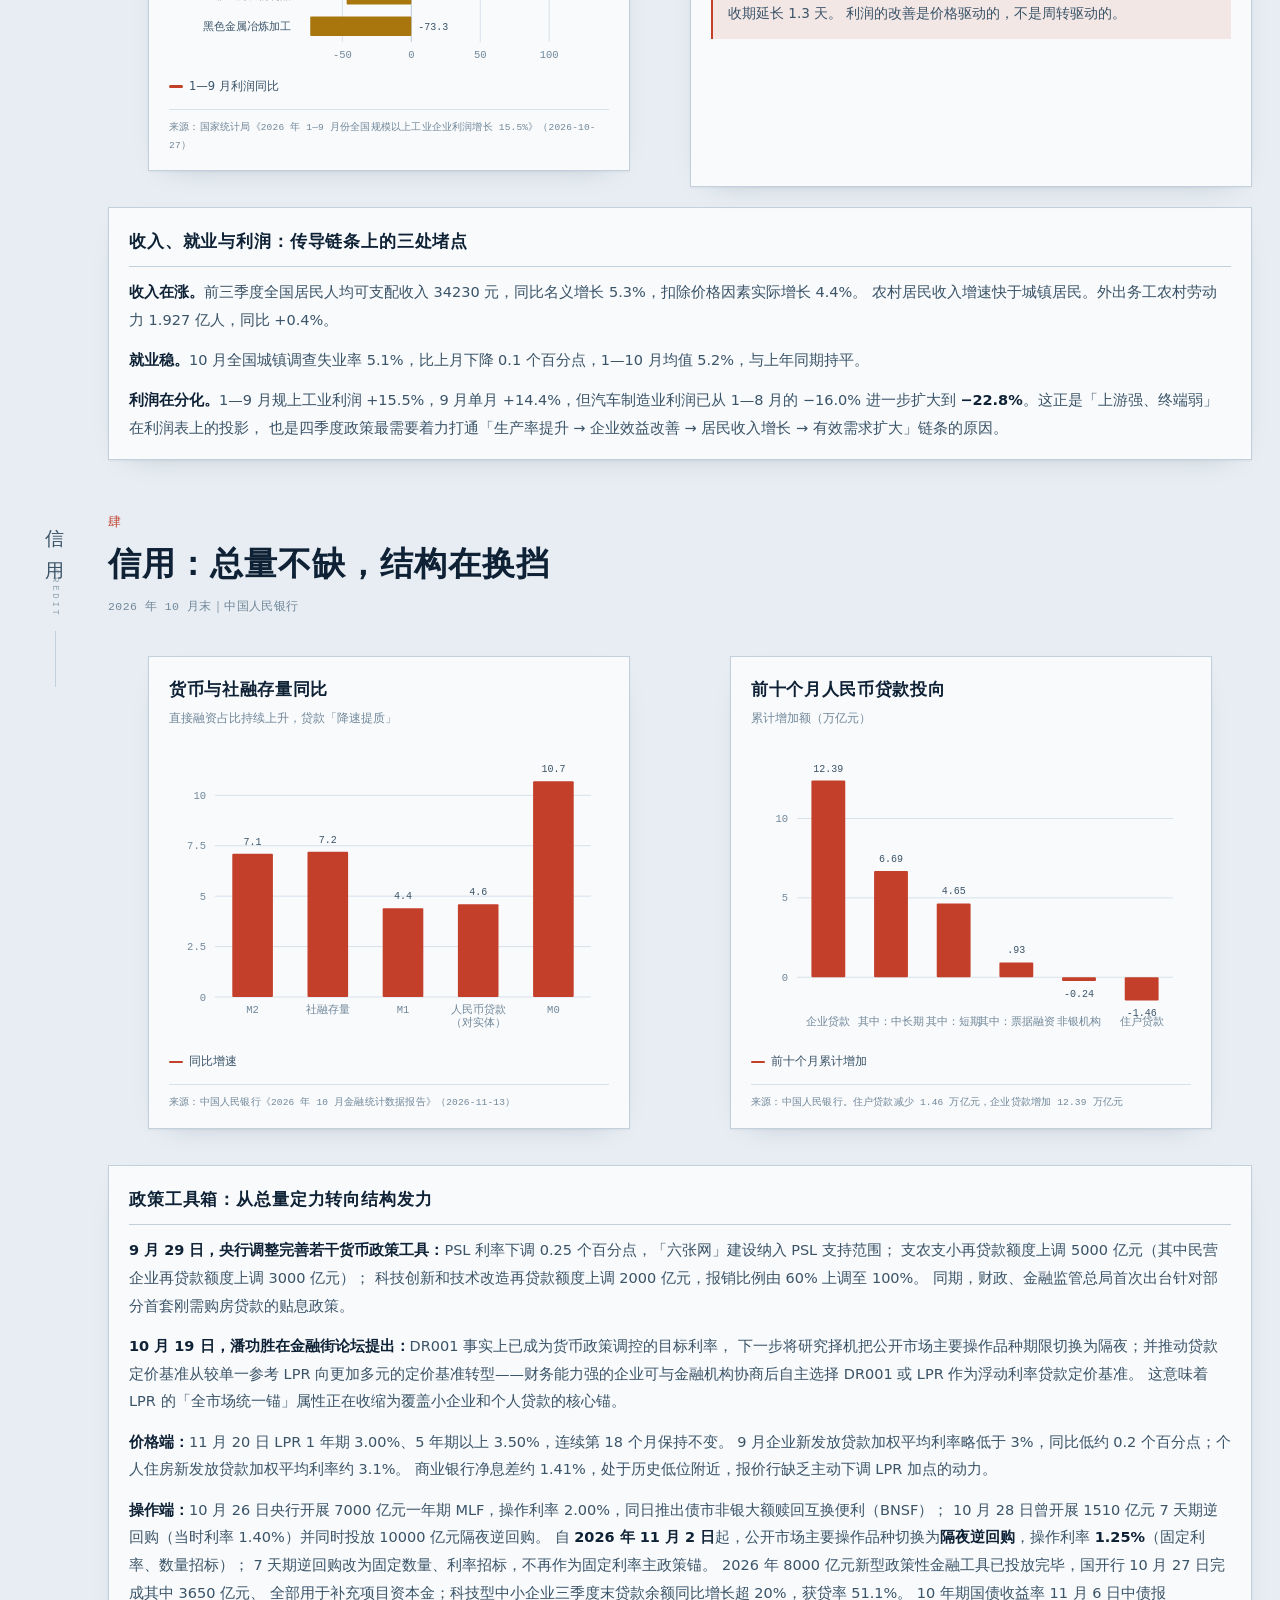
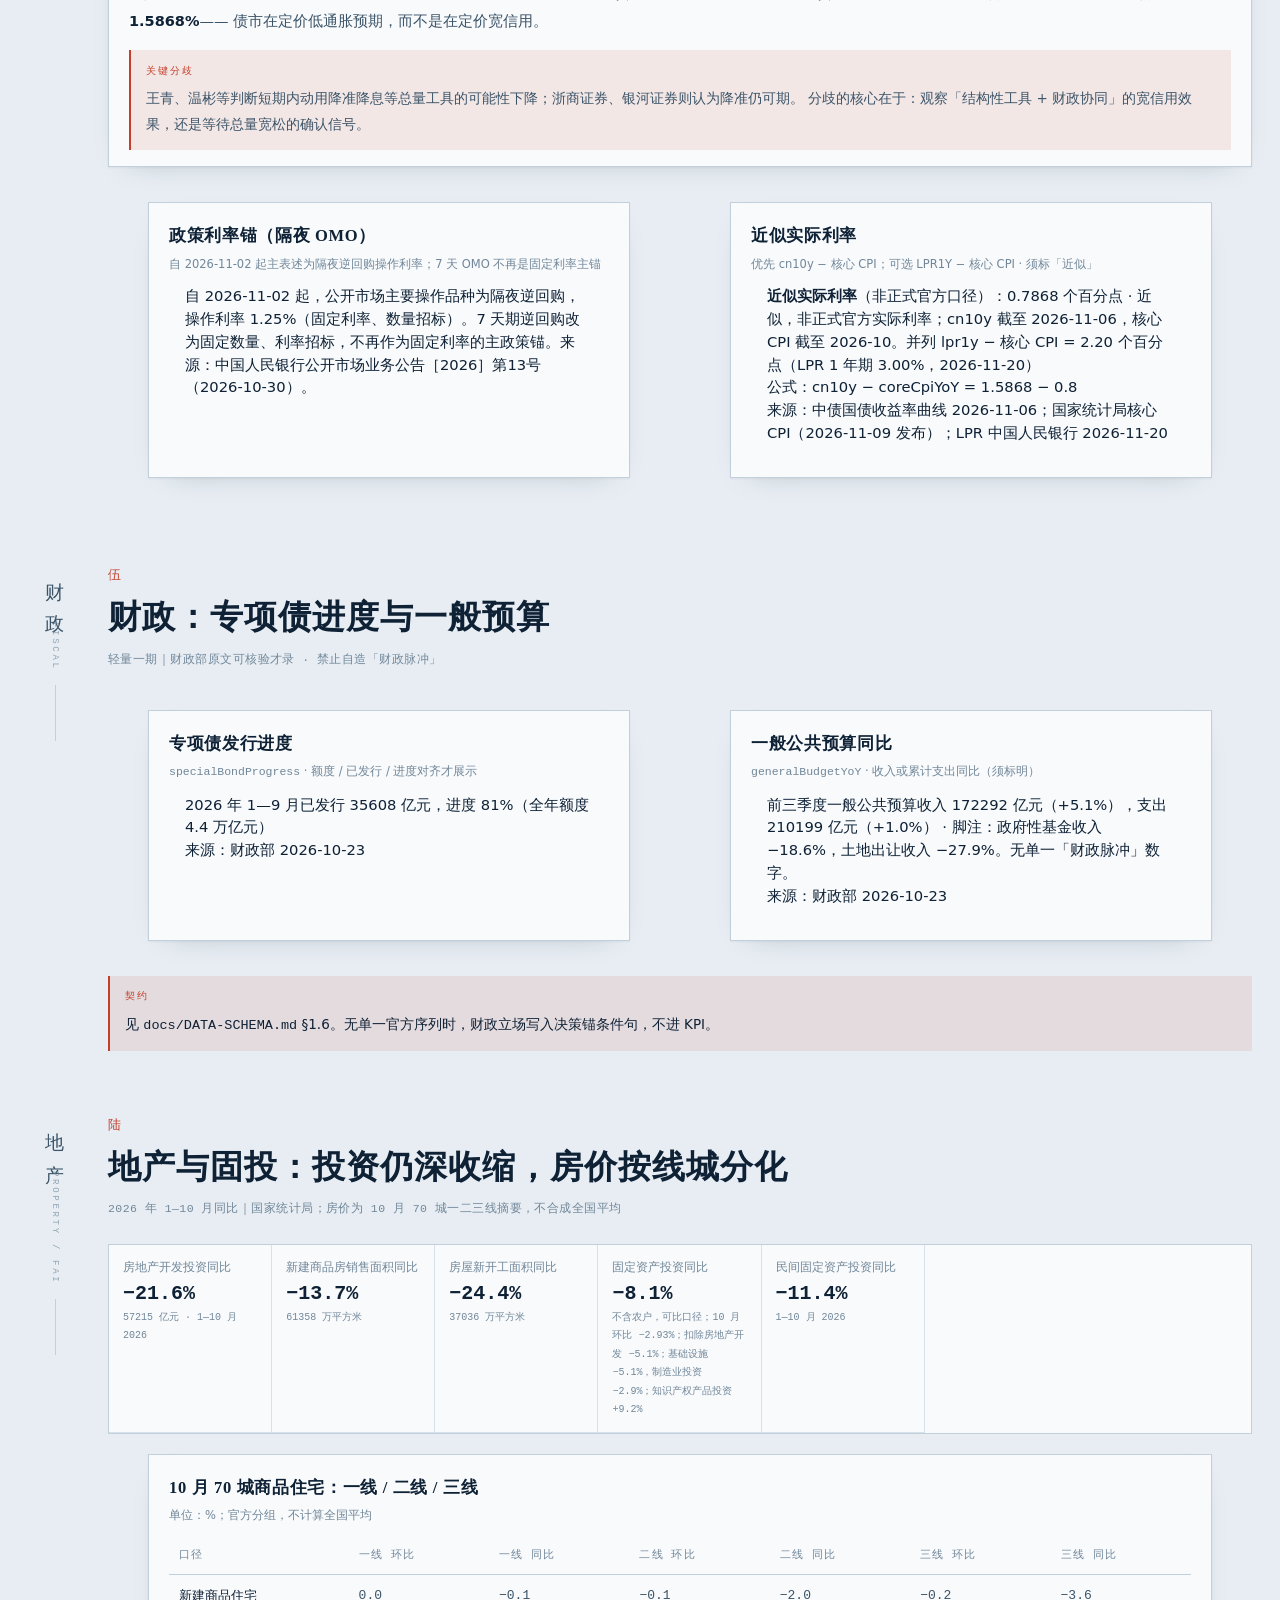
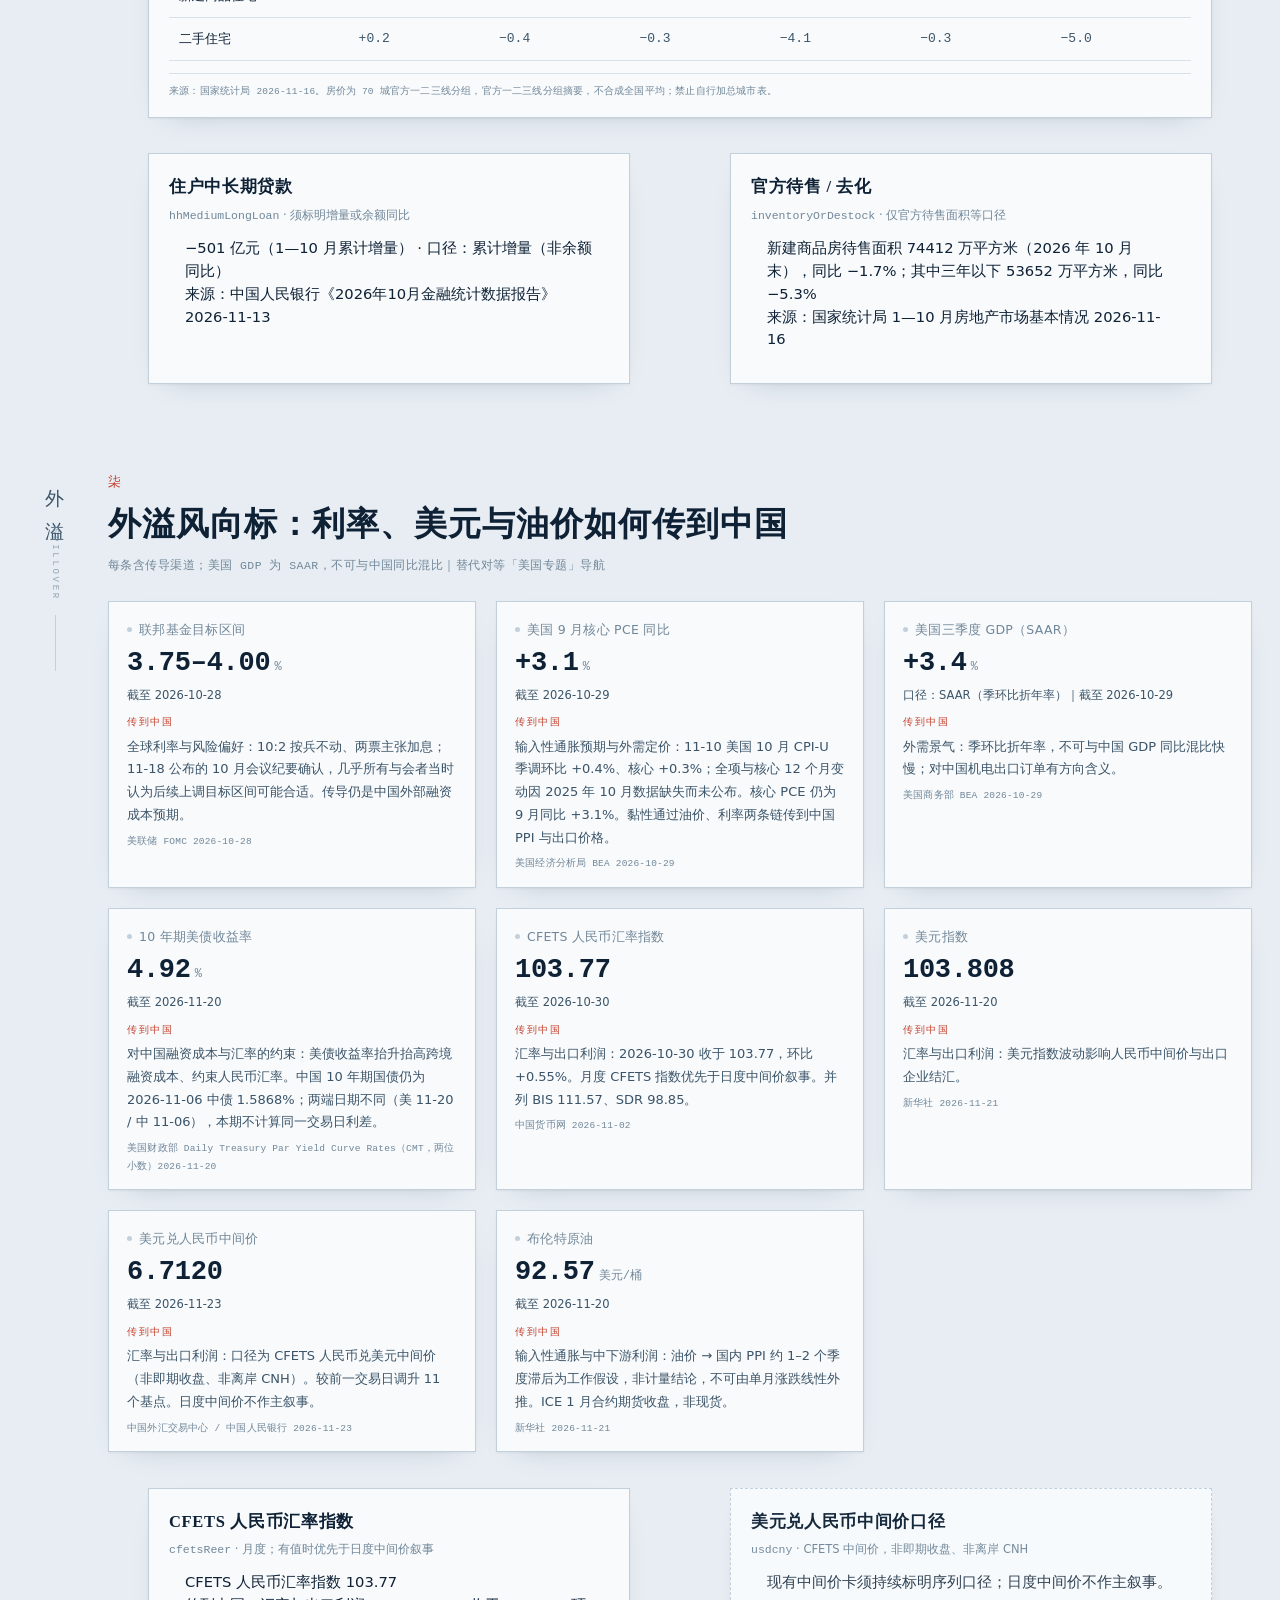
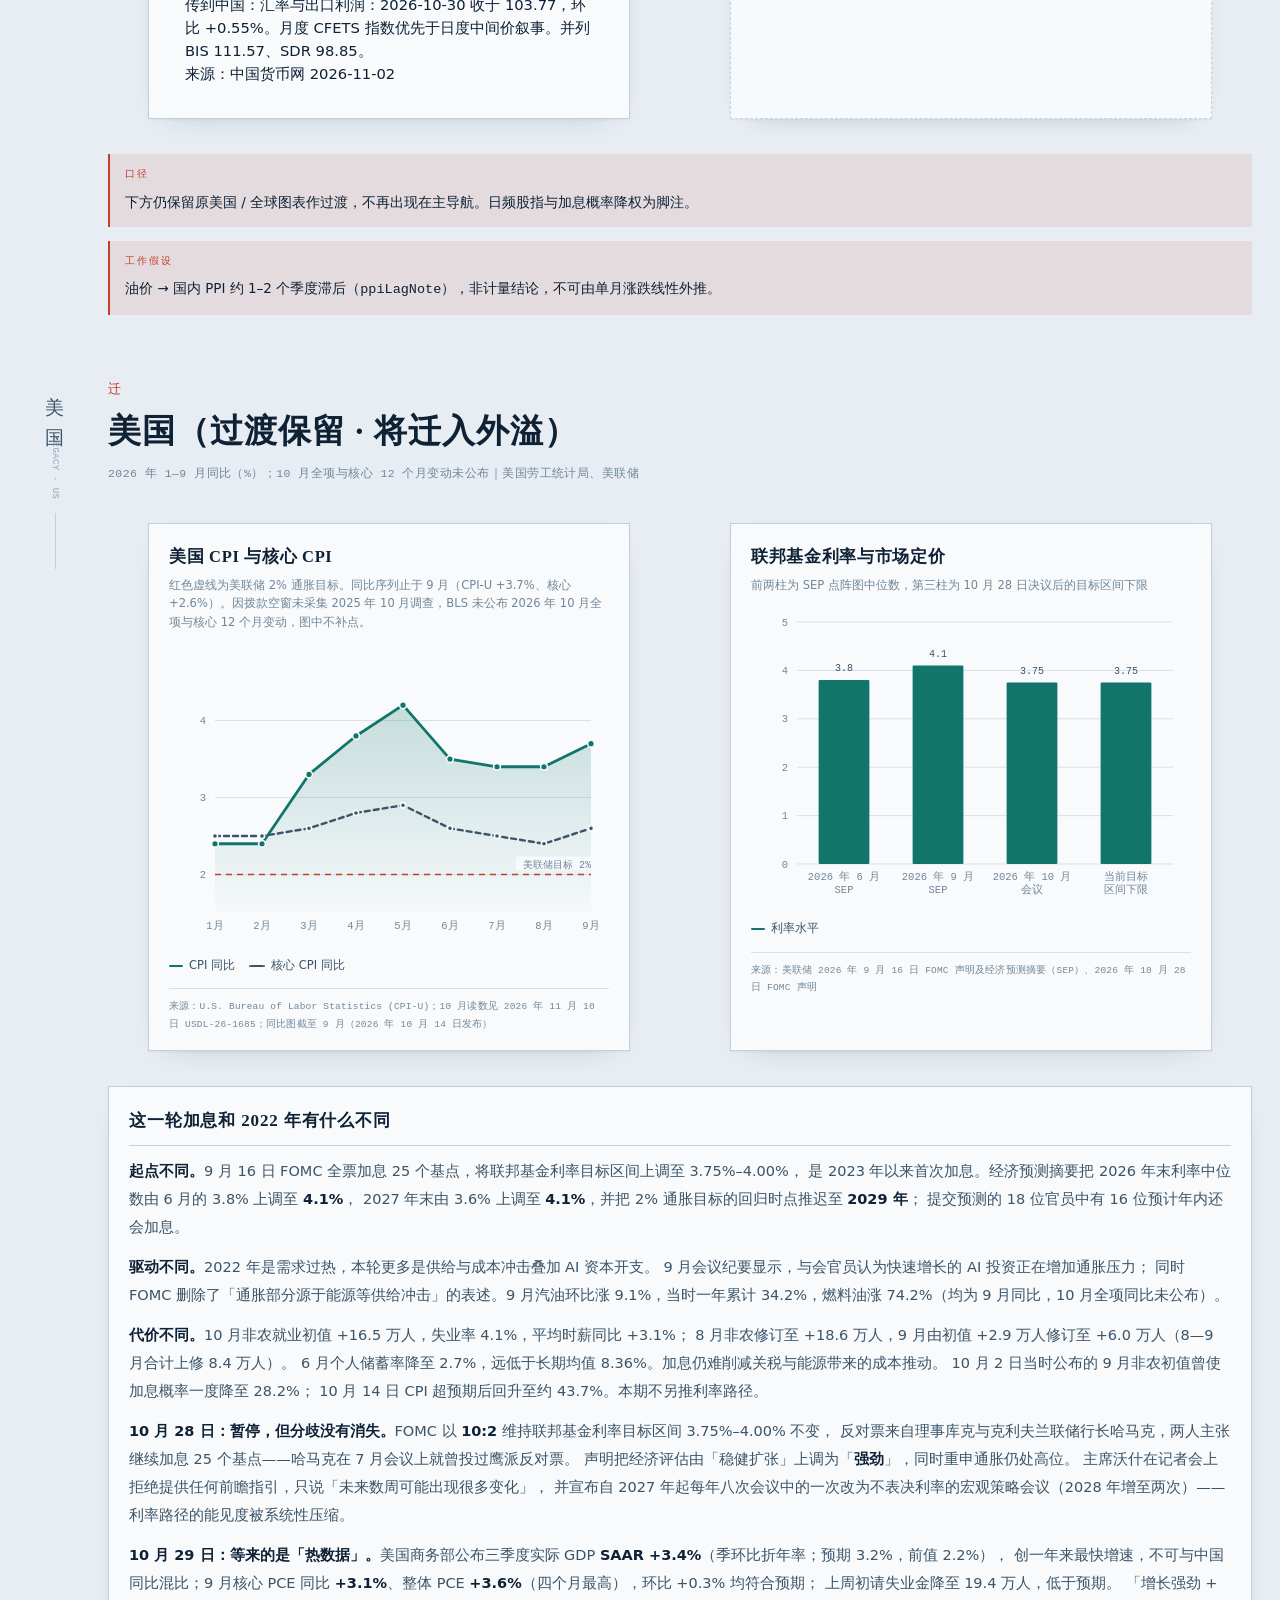
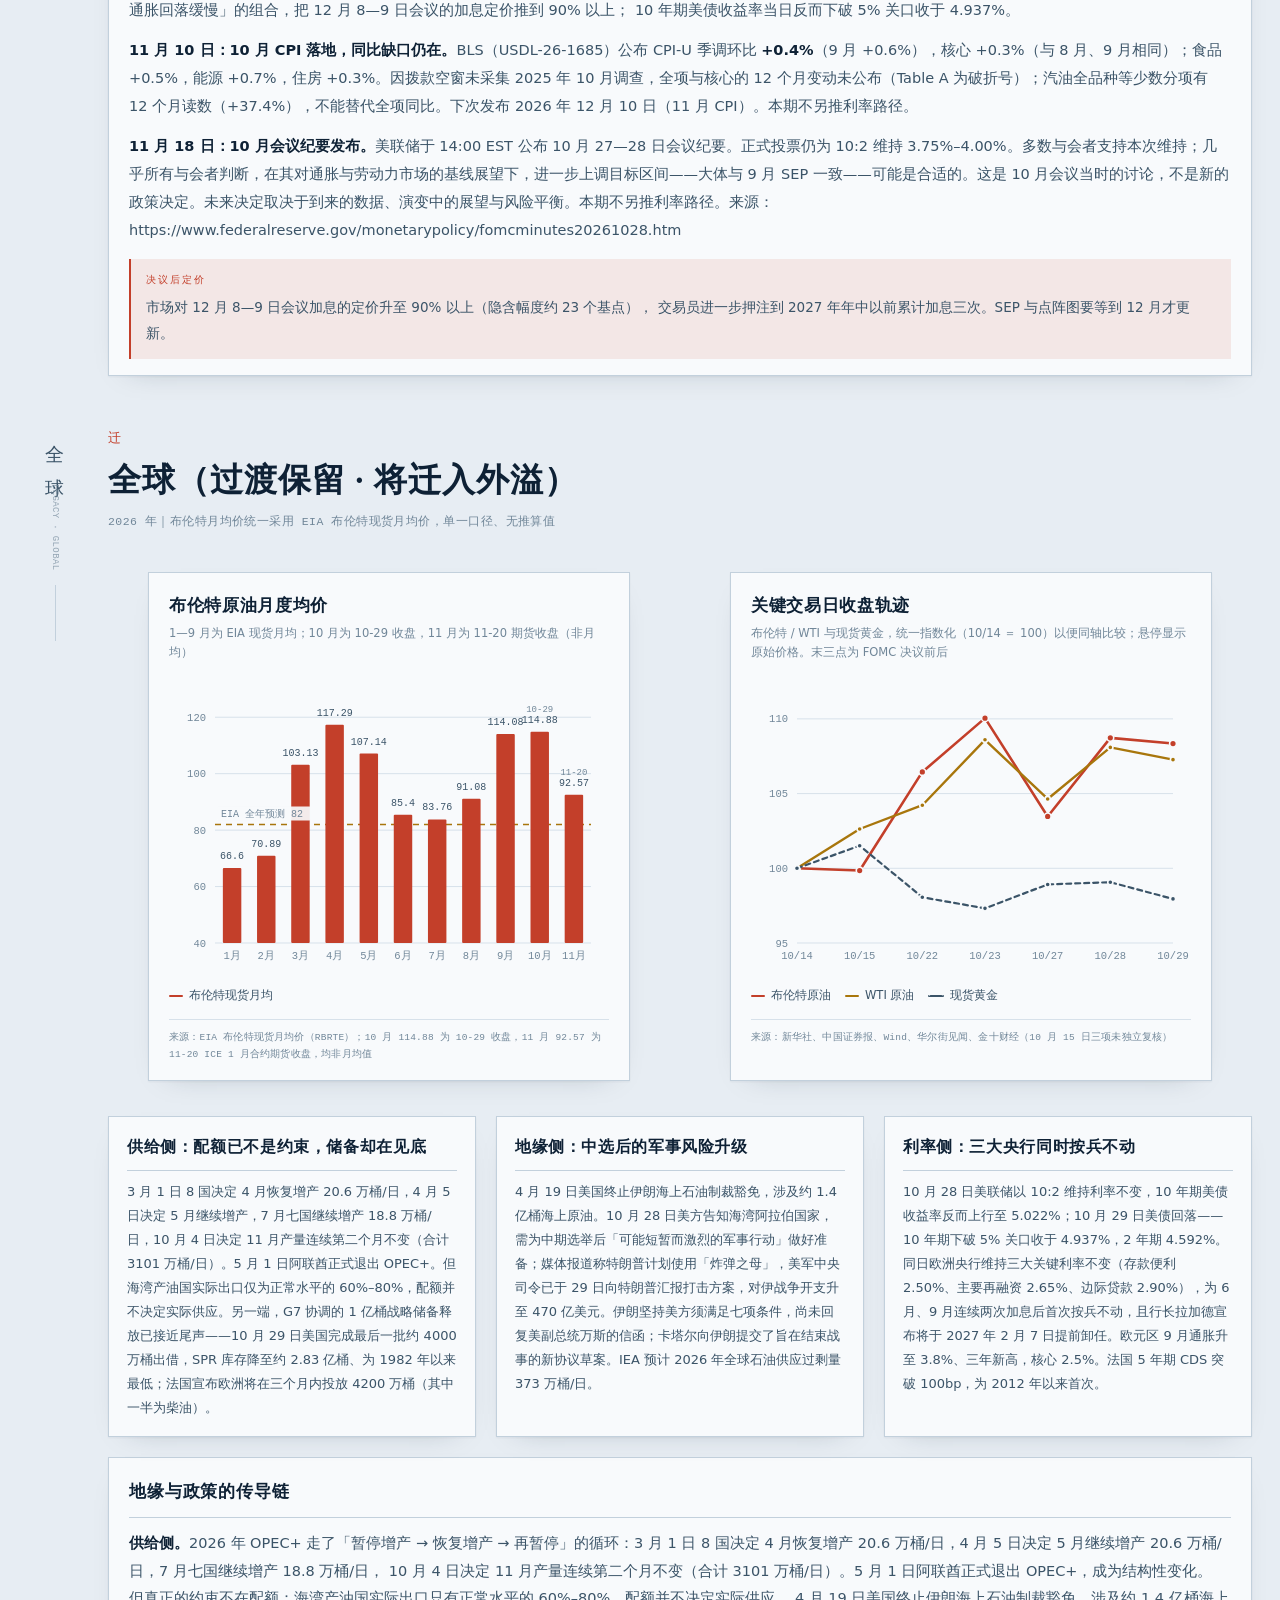
==== commit 016093c7: "data: 写入第 57 期已核验外溢快照（美债/油价/美元/中间价） Treasury CMT 11-20 为 4.92%；新华社 11-21（纽约 11-20 电）布伦特 92.57、WTI 83" ====
--- a/index.html
+++ b/index.html
@@ -4,7 +4,7 @@
 <meta charset="utf-8">
 <meta name="viewport" content="width=device-width, initial-scale=1">
 <title>宏观观察 Macro Observer · 宏观经济观察</title>
-<meta name="description" content="宏观经济观察台：中国主线（增长、价格、信用、地产固投），美国与全球作外溢风向标；含长周期坐标与决策锚。数据截至 2026 年 11 月 20 日。">
+<meta name="description" content="宏观经济观察台：中国主线（增长、价格、信用、地产固投），美国与全球作外溢风向标；含长周期坐标与决策锚。数据截至 2026 年 11 月 23 日。">
 <meta name="color-scheme" content="light dark">
 <link rel="stylesheet" href="assets/styles.css?v=56">
 <link rel="icon" href="data:image/svg+xml,<svg xmlns='http://www.w3.org/2000/svg' viewBox='0 0 32 32'><rect width='32' height='32' fill='%230E2135'/><path d='M6 22 L12 13 L18 18 L26 8' stroke='%23E4674E' stroke-width='2.5' fill='none'/></svg>">
@@ -39,7 +39,7 @@
       <a href="#risks">展望</a>
     </nav>
     <div class="masthead-meta">
-      <span class="stamp" id="stamp">数据截至 2026-11-20</span>
+      <span class="stamp" id="stamp">数据截至 2026-11-23</span>
       <button class="theme-btn" id="theme-btn" type="button" aria-pressed="false">
         <span class="theme-btn-dot" aria-hidden="true"></span><span id="theme-label">终端</span>
       </button>
@@ -61,7 +61,7 @@
       1—10 月房地产开发投资 <b>−21.6%</b>、固投 <b>−8.1%</b>，地产仍是主线里最深的收缩段。
       外溢侧，美联储 10 月 28 日以 <b>10:2</b> 维持 <b>3.75%–4.00%</b>；美国三季度 GDP <b>SAAR +3.4%</b>（季环比折年率，不可与中国同比混比）。
       11 月 10 日公布的美国 10 月 CPI 季调环比 <b>+0.4%</b>、核心 <b>+0.3%</b>；因拨款空窗未采集 2025 年 10 月调查，全项与核心 12 个月变动未公布。
-      布伦特 11 月 6 日期货收于 <b>98.32</b> 美元/桶，美元指数 <b>102.298</b>，人民币中间价 <b>6.7188</b>（CFETS 中间价，非即期收盘、非 CNH）。
+      布伦特 11 月 20 日期货收于 <b>92.57</b> 美元/桶，美元指数 <b>103.808</b>，人民币中间价 <b>6.7120</b>（11 月 23 日，CFETS 中间价，非即期收盘、非 CNH）。
     </p>
 
     <div class="hero-main">
@@ -87,7 +87,7 @@
           <li>
             <b>全球 · 油价的二次冲击</b>
             <p>6 月《伊斯兰堡谅解备忘录》曾让油价回吐至 85 美元，9 月沙特东西输油管道遇袭、胡塞武装袭击沙特后再度抬头。
-               10 月 27 日美方告知海湾国家、中期选举后可能对伊朗动武，布伦特 11 月 6 日期货收于 98.32 美元。
+               10 月 27 日美方告知海湾国家、中期选举后可能对伊朗动武，布伦特 11 月 20 日期货收于 92.57 美元。
                与此同时，缓冲正在耗尽：美国战略石油储备降至 1982 年以来最低，欧洲也在投放储备平抑油价。
                而 10 年期美债收益率在 10 月 7 日盘中一度触及 5.36%，创 2002 年以来新高。</p>
           </li>
@@ -555,10 +555,10 @@
         <figure class="panel">
           <figcaption>
             <h3>布伦特原油月度均价</h3>
-            <span class="fig-note">1—9 月为 EIA 现货月均；10 月为 10-29 收盘，11 月为 11-06 期货收盘（非月均）</span>
+            <span class="fig-note">1—9 月为 EIA 现货月均；10 月为 10-29 收盘，11 月为 11-20 期货收盘（非月均）</span>
           </figcaption>
           <div class="chart" id="chart-oil" data-chart="oil"></div>
-          <p class="fig-src">来源：EIA 布伦特现货月均价（RBRTE）；10 月 114.88 为 10-29 收盘，11 月 98.32 为 11-06 ICE 1 月合约期货收盘，均非月均值</p>
+          <p class="fig-src">来源：EIA 布伦特现货月均价（RBRTE）；10 月 114.88 为 10-29 收盘，11 月 92.57 为 11-20 ICE 1 月合约期货收盘，均非月均值</p>
         </figure>
 
         <figure class="panel">
@@ -582,7 +582,7 @@
            4 月 19 日美国终止伊朗海上石油制裁豁免，涉及约 1.4 亿桶海上原油；IEA 预计 2026 年全球石油供应过剩量达 373 万桶/日。
            另一端是缓冲的耗尽：G7 协调的 1 亿桶战略储备释放已接近尾声——10 月 29 日美国完成最后一批约 4000 万桶出借，
            SPR 库存降至约 2.83 亿桶、为 1982 年以来最低；法国经济部长宣布欧洲将在三个月内投放 4200 万桶（其中一半为柴油）。
-           EIA 预计全年布伦特均价 82 美元/桶，而 11 月 6 日期货收盘 98.32 美元仍明显高于该预测。</p>
+           EIA 预计全年布伦特均价 82 美元/桶，而 11 月 20 日期货收盘 92.57 美元仍明显高于该预测。</p>
         <p><b>运输侧。</b>霍尔木兹海峡通行受阻直接推升运费：9 月 VLCC 运费飙升至 60 年最高，
            运输成本一度占油价三分之一，美国至亚洲运费达 7700 万美元/船。美国中央司令部称已阻止伊朗出口至少 250 亿美元原油。</p>
         <p><b>再传导到利率与风险资产。</b>油价高位与 AI 资本开支共同推升通胀预期，
@@ -737,29 +737,29 @@
           <h3 class="panel-h">主要来源</h3>
           <ul class="src-list">
             <li><b>国家统计局</b>　2026 年 10 月国民经济运行 / 工业增加值 / 固投 / 房地产 / 社零 / 70 城房价及杨彩芳解读（11-16）；10 月 CPI/PPI（11-09）；10 月 PMI（10-31）；前三季度 GDP 仍用国民经济运行情况（10-19）；1—9 月规模以上工业企业利润（10-27，尚无 1—10 月利润稿）</li>
-            <li><b>中国人民银行 / 中国外汇交易中心 / 中央国债登记结算公司（中债）</b>　2026 年 10 月金融统计数据报告（11-13，当期为初步数）、11 月 20 日 LPR 公告、10 月 20 日 LPR 公告、公开市场业务公告［2026］第13号（10-30，隔夜 OMO 1.25% 自 11-02 实施）、人民币汇率中间价（11-09：6.7188）、CFETS 人民币汇率指数（11-02 发布）、中债国债收益率曲线（11-06，本轮未更新）</li>
+            <li><b>中国人民银行 / 中国外汇交易中心 / 中央国债登记结算公司（中债）</b>　2026 年 10 月金融统计数据报告（11-13，当期为初步数）、11 月 20 日 LPR 公告、10 月 20 日 LPR 公告、公开市场业务公告［2026］第13号（10-30，隔夜 OMO 1.25% 自 11-02 实施）、人民币汇率中间价（11-23：6.7120；前一交易日 11-20：6.7131，调升 11 个基点）、CFETS 人民币汇率指数（11-02 发布）、中债国债收益率曲线（11-06，本轮未更新）</li>
             <li><b>国家外汇管理局</b>　2026 年 10 月末外汇储备（11-07）：34052 亿美元</li>
             <li><b>财政部</b>　2026 年 1—9 月财政收支情况（10-23）：专项债进度、一般公共预算</li>
             <li><b>海关总署</b>　2026 年 10 月 / 1—10 月货物贸易（11-10）：10 月进出口 4.87 万亿元（+31.2%）、出口 2.79 万亿元（+28.7%）、进口 2.08 万亿元（+34.7%）；1—10 月进出口 44.81 万亿元（+20.0%）、出口 25.99 万亿元（+17.6%）、进口 18.82 万亿元（+23.6%）；1—10 月机电产品出口 16.81 万亿元（+25.2%）。亿元精表见海关总署英文统计表（单位：亿元，一位小数）。人民币同比，不可与美国数据混比</li>
-            <li><b>美国劳工统计局（BLS）</b>　CPI-U（10 月，11-10，USDL-26-1685；全项与核心 12 个月变动未公布）；Employment Situation 10 月非农就业初值（11-06，USDL-26-1632）；<b>美国经济分析局（BEA）</b>　9 月 PCE（10-29）；<b>美国商务部</b>　三季度 GDP 初值（10-29）；<b>美国财政部</b>　Daily Treasury Par Yield Curve Rates（CMT，11-06）；<b>美联储</b>　FOMC 声明（9-16 / 10-28）、经济预测摘要与会议纪要（10-07）、10 月会议纪要（11-18）；<b>纽约联储</b>　消费者预期调查</li>
+            <li><b>美国劳工统计局（BLS）</b>　CPI-U（10 月，11-10，USDL-26-1685；全项与核心 12 个月变动未公布）；Employment Situation 10 月非农就业初值（11-06，USDL-26-1632）；<b>美国经济分析局（BEA）</b>　9 月 PCE（10-29）；<b>美国商务部</b>　三季度 GDP 初值（10-29）；<b>美国财政部</b>　Daily Treasury Par Yield Curve Rates（CMT，11-20：4.92）；<b>美联储</b>　FOMC 声明（9-16 / 10-28）、经济预测摘要与会议纪要（10-07）、10 月会议纪要（11-18）；<b>纽约联储</b>　消费者预期调查</li>
             <li><b>美国能源信息署（EIA）</b>　布伦特现货月均价序列、2026 年全年均价预测；<b>国际能源署（IEA）</b>　全球石油供应平衡与战略储备释放</li>
             <li><b>加拿大央行、新西兰央行、欧洲央行（ECB）</b>　10 月 28—29 日利率决议</li>
             <li><b>中证指数有限公司</b>　沪深300 / 中证500 / 中证1000 / 科创50 指数单张（2026-10-30）：滚动市盈率，计算用股本</li>
             <li><b>国证指数 / 深圳证券信息有限公司</b>　创业板指 399006 指数单张（2026 年 10 月）：PE 24.47（未标滚动，provisional）、ROE 13.65%</li>
-            <li><b>新华社、新华财经、中国金融新闻网、中国证券报、国际金融报、Wind、华尔街见闻、金十财经</b>　商品与市场价格收盘数据</li>
+            <li><b>新华社、新华财经、中国金融新闻网、中国证券报、国际金融报、Wind、华尔街见闻、金十财经</b>　商品与市场价格收盘数据；新华社 11-21（纽约 11-20 电）ICE 1 月布伦特 / NYMEX 12 月 WTI 期货收盘、美元指数纽约汇市尾市</li>
           </ul>
         </div>
         <div class="panel">
           <h3 class="panel-h">口径说明与已知局限</h3>
           <ul class="src-list">
-            <li>本页为<strong>静态快照</strong>，不含实时行情接口，价格数据截至 2026 年 11 月 6 日期货收盘（人民币中间价截至 11 月 9 日；中债 10 年期国债截至 11 月 6 日，本轮未更新），国内宏观数据截至各指标最近一次发布。11 月 LPR 已纳入（中国人民银行 2026-11-20）。中国 10 月工业 / 社零 / 失业率 / 固投 / 地产 / 70 城房价已纳入（国家统计局 2026-11-16）；10 月金融统计已纳入（中国人民银行 2026-11-13，当期为初步数）。中国 10 月 CPI/PPI 已纳入（国家统计局 2026-11-09）；美国 10 月 CPI 已纳入（BLS 2026-11-10，USDL-26-1685；全项与核心 12 个月变动未公布，KPI 改为季调环比）。海关 10 月 / 1—10 月货物贸易已纳入（海关总署 2026-11-10，人民币；需求表用亿元精表一位小数）。美联储 10 月会议纪要已纳入（2026-11-18 14:00 EST 发布）。中国 10 年期国债收益率采用 11 月 6 日中债 <strong>1.5868%</strong>。自 11 月 2 日起政策利率主锚为隔夜 OMO <strong>1.25%</strong>，不再把 7 天 OMO 1.40% 当作唯一政策利率。</li>
-            <li>布伦特月均价统一采用 <strong>EIA 布伦特现货月均价（RBRTE）</strong>：1—9 月为官方月度均价；10 月柱为 10 月 29 日收盘 114.88、11 月柱为 11 月 6 日 ICE 1 月合约期货收盘 98.32（图注已标明，非月均值、非现货）。</li>
+            <li>本页为<strong>静态快照</strong>，不含实时行情接口，价格数据截至 2026 年 11 月 20 日原油期货 / 美债 / 美元指数收盘（人民币中间价截至 11 月 23 日；中债 10 年期国债截至 11 月 6 日，本轮未更新），国内宏观数据截至各指标最近一次发布。11 月 LPR 已纳入（中国人民银行 2026-11-20）。中国 10 月工业 / 社零 / 失业率 / 固投 / 地产 / 70 城房价已纳入（国家统计局 2026-11-16）；10 月金融统计已纳入（中国人民银行 2026-11-13，当期为初步数）。中国 10 月 CPI/PPI 已纳入（国家统计局 2026-11-09）；美国 10 月 CPI 已纳入（BLS 2026-11-10，USDL-26-1685；全项与核心 12 个月变动未公布，KPI 改为季调环比）。海关 10 月 / 1—10 月货物贸易已纳入（海关总署 2026-11-10，人民币；需求表用亿元精表一位小数）。美联储 10 月会议纪要已纳入（2026-11-18 14:00 EST 发布）。中国 10 年期国债收益率采用 11 月 6 日中债 <strong>1.5868%</strong>（本轮未更新）。自 11 月 2 日起政策利率主锚为隔夜 OMO <strong>1.25%</strong>，不再把 7 天 OMO 1.40% 当作唯一政策利率。戳记 2026-11-23 不等于所有序列都刷新到 11-23：只有中间价是 11-23 新 vintage。</li>
+            <li>布伦特月均价统一采用 <strong>EIA 布伦特现货月均价（RBRTE）</strong>：1—9 月为官方月度均价；10 月柱为 10 月 29 日收盘 114.88、11 月柱为 11 月 20 日 ICE 1 月合约期货收盘 92.57（图注已标明，非月均值、非现货）。</li>
             <li><strong>现货黄金</strong>统一采用伦敦现货金收盘价（10 月 29 日 4021.21 美元/盎司），与纽约商品交易所 12 月黄金期货（10 月 29 日 4033.30 美元）不是同一价格，不要混用。</li>
             <li>关键交易日图中 10 月 15 日的布伦特、WTI 与黄金收盘价未能独立复核，与当日早盘行情方向一致；其余六个交易日均有新华社 / 中国证券报 / Wind / 华尔街见闻 / 金十财经收盘数据可查。</li>
             <li>当期社会消费品零售总额为 <strong>10 月 46 463 亿元、同比 +0.4%</strong>（1—10 月 416 464 亿元、同比 +1.0%），国家统计局 2026-11-16。历史口径注记：曾误把前三季度累计餐饮收入 41 969 亿元、同比 +2.4% 写成 9 月社零；9 月社零官方值为 42 433 亿元、同比 +1.1%，现已不是当期。概览稿「社会消费商品和服务零售总额」1—10 月同比 +2.5%（其中服务零售额 +4.9%）与社零口径不同，正刊需求表不采用。</li>
             <li>「1—9 月规上工业利润 +15.5%」按统计局<strong>可比口径</strong>计算，与上年同期公布的绝对额不可直接相减；分行业数据取自统计局分行业表，石油、煤炭及其他燃料加工业因上年同期为亏损而无法计算同比增速。</li>
-            <li>美国 10 年期国债收益率采用财政部 Daily Treasury Par Yield Curve（CMT）11 月 6 日的 <strong>4.86%</strong>（官方表两位小数；上期 4.912 对应同一张表 11-02 的 4.91 另加一位行情源小数）。中国 10 年期国债收益率采用中债 11 月 6 日收盘 <strong>1.5868%</strong>，两端同日相减约 <strong>3.27 个百分点</strong>（4.86 − 1.5868），不是交易利差产品。</li>
-            <li>近似实际利率 = 中债 10 年期国债 1.5868% − 10 月核心 CPI 同比 0.8% = <strong>0.7868 个百分点</strong>，非正式官方实际利率；核心 CPI 与国债时点不同（2026-10 vs 2026-11-06）。并列 LPR 1 年期 3.00% − 核心 CPI 0.8% = 2.20 个百分点（LPR 为 2026-11-20 报价，数值未变）。专项债、一般公共预算取财政部 10-23 原文（1—9 月，本轮未更新）。新建商品房待售面积取统计局 1—10 月房地产市场基本情况（2026-11-16）。权益锚估值 asOf 为中证单张 <strong>2026-10-30</strong>（创业板指页脚 2026 年 10 月），与站点 dataCutoff 2026-11-20 不同；四只中证滚动市盈率已核验，创业板 PE 未标滚动故 provisional，全部 pePercentile 为 empty。</li>
+            <li>美国 10 年期国债收益率采用财政部 Daily Treasury Par Yield Curve（CMT）11 月 20 日的 <strong>4.92%</strong>（官方表两位小数）。中国 10 年期国债收益率仍采用中债 11 月 6 日收盘 <strong>1.5868%</strong>（本轮未能在中债官方页面独立核验更新收盘，按规则保留）。两端日期不同（美 11-20 / 中 11-06），本期不计算同一交易日中美利差。</li>
+            <li>近似实际利率 = 中债 10 年期国债 1.5868% − 10 月核心 CPI 同比 0.8% = <strong>0.7868 个百分点</strong>，非正式官方实际利率；核心 CPI 与国债时点不同（2026-10 vs 2026-11-06）。并列 LPR 1 年期 3.00% − 核心 CPI 0.8% = 2.20 个百分点（LPR 为 2026-11-20 报价，数值未变）。专项债、一般公共预算取财政部 10-23 原文（1—9 月，本轮未更新）。新建商品房待售面积取统计局 1—10 月房地产市场基本情况（2026-11-16）。权益锚估值 asOf 为中证单张 <strong>2026-10-30</strong>（创业板指页脚 2026 年 10 月），与站点 dataCutoff 2026-11-23 不同；四只中证滚动市盈率已核验，创业板 PE 未标滚动故 provisional，全部 pePercentile 为 empty。人民币中间价为 2026-11-23 的 <strong>6.7120</strong>（CFETS 中间价）；前一交易日 11-20 为 6.7131，仅作较前一日比较，不作 asOf。</li>
             <li>美国季度 GDP 一律标注 <strong>SAAR（季环比折年率）</strong>，中国 GDP 默认同比，禁止并排比快慢。美国 10 月 CPI 头条为<strong>季调环比</strong>（全项 +0.4%、核心 +0.3%），不可与中国 CPI 同比混比。</li>
             <li>美国 2026 年 10 月 CPI：因 2025 年拨款空窗未采集 10 月调查，BLS <strong>未公布</strong>全项与核心 12 个月变动（USDL-26-1685 Table A / Table 5 为破折号）。汽油全品种等少数分项 12 个月读数（如 +37.4%）不得替代全项同比。9 月全项同比 +3.7%、核心 +2.6% 仍为最近已公布同比点；同比图不补 10 月点。</li>
             <li>本页内容为公开数据整理与观点转述，<strong>不构成任何投资建议</strong>。</li>
@@ -778,14 +778,14 @@
       <p>中国主线观察台：理解 · 学习 · 长周期坐标 · 决策锚。</p>
     </div>
     <div class="foot-meta">
-      <span id="stamp-built">页面生成：2026-11-20</span>
-      <span id="stamp-cutoff">数据截至：2026-11-20</span>
+      <span id="stamp-built">页面生成：2026-11-23</span>
+      <span id="stamp-cutoff">数据截至：2026-11-23</span>
       <span>不构成投资建议</span>
     </div>
   </div>
 </footer>
 
-<script src="assets/data.js?v=58"></script>
+<script src="assets/data.js?v=59"></script>
 <script src="assets/app.js?v=57"></script>
 </body>
 </html>
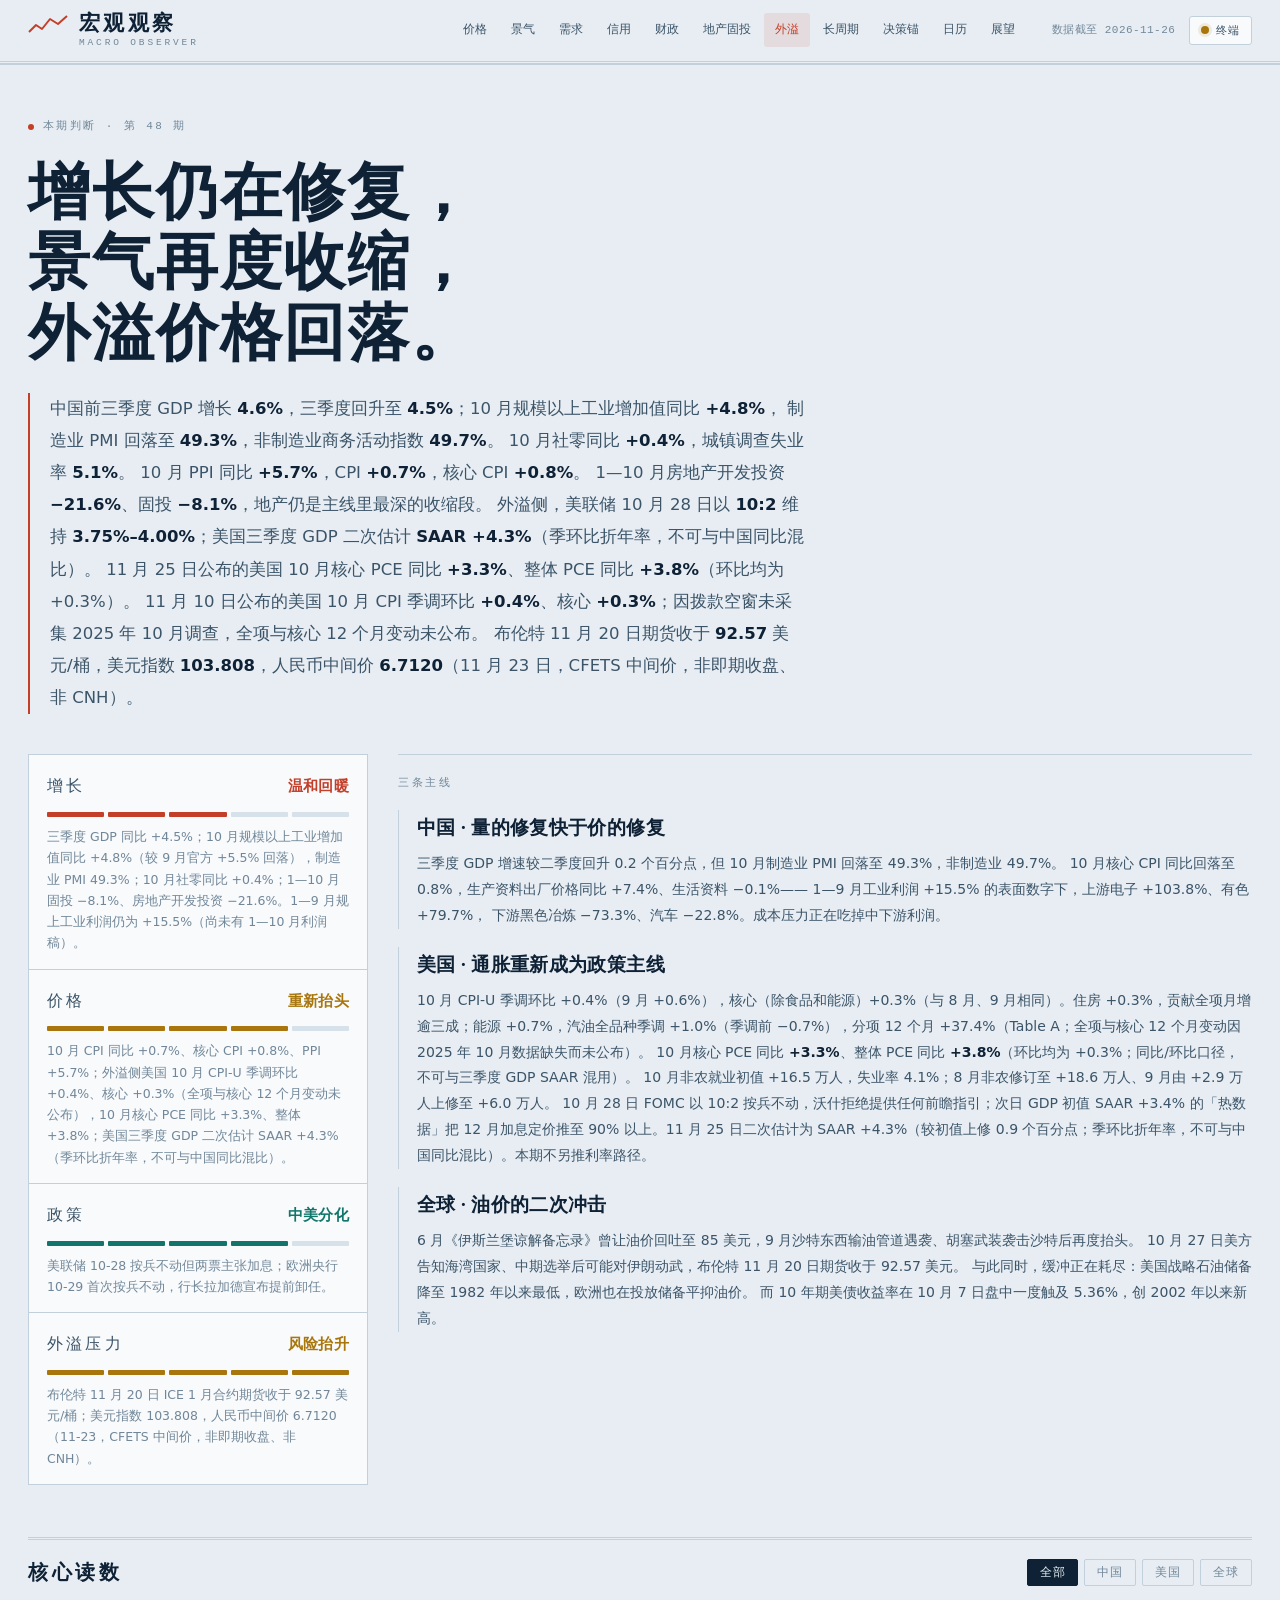
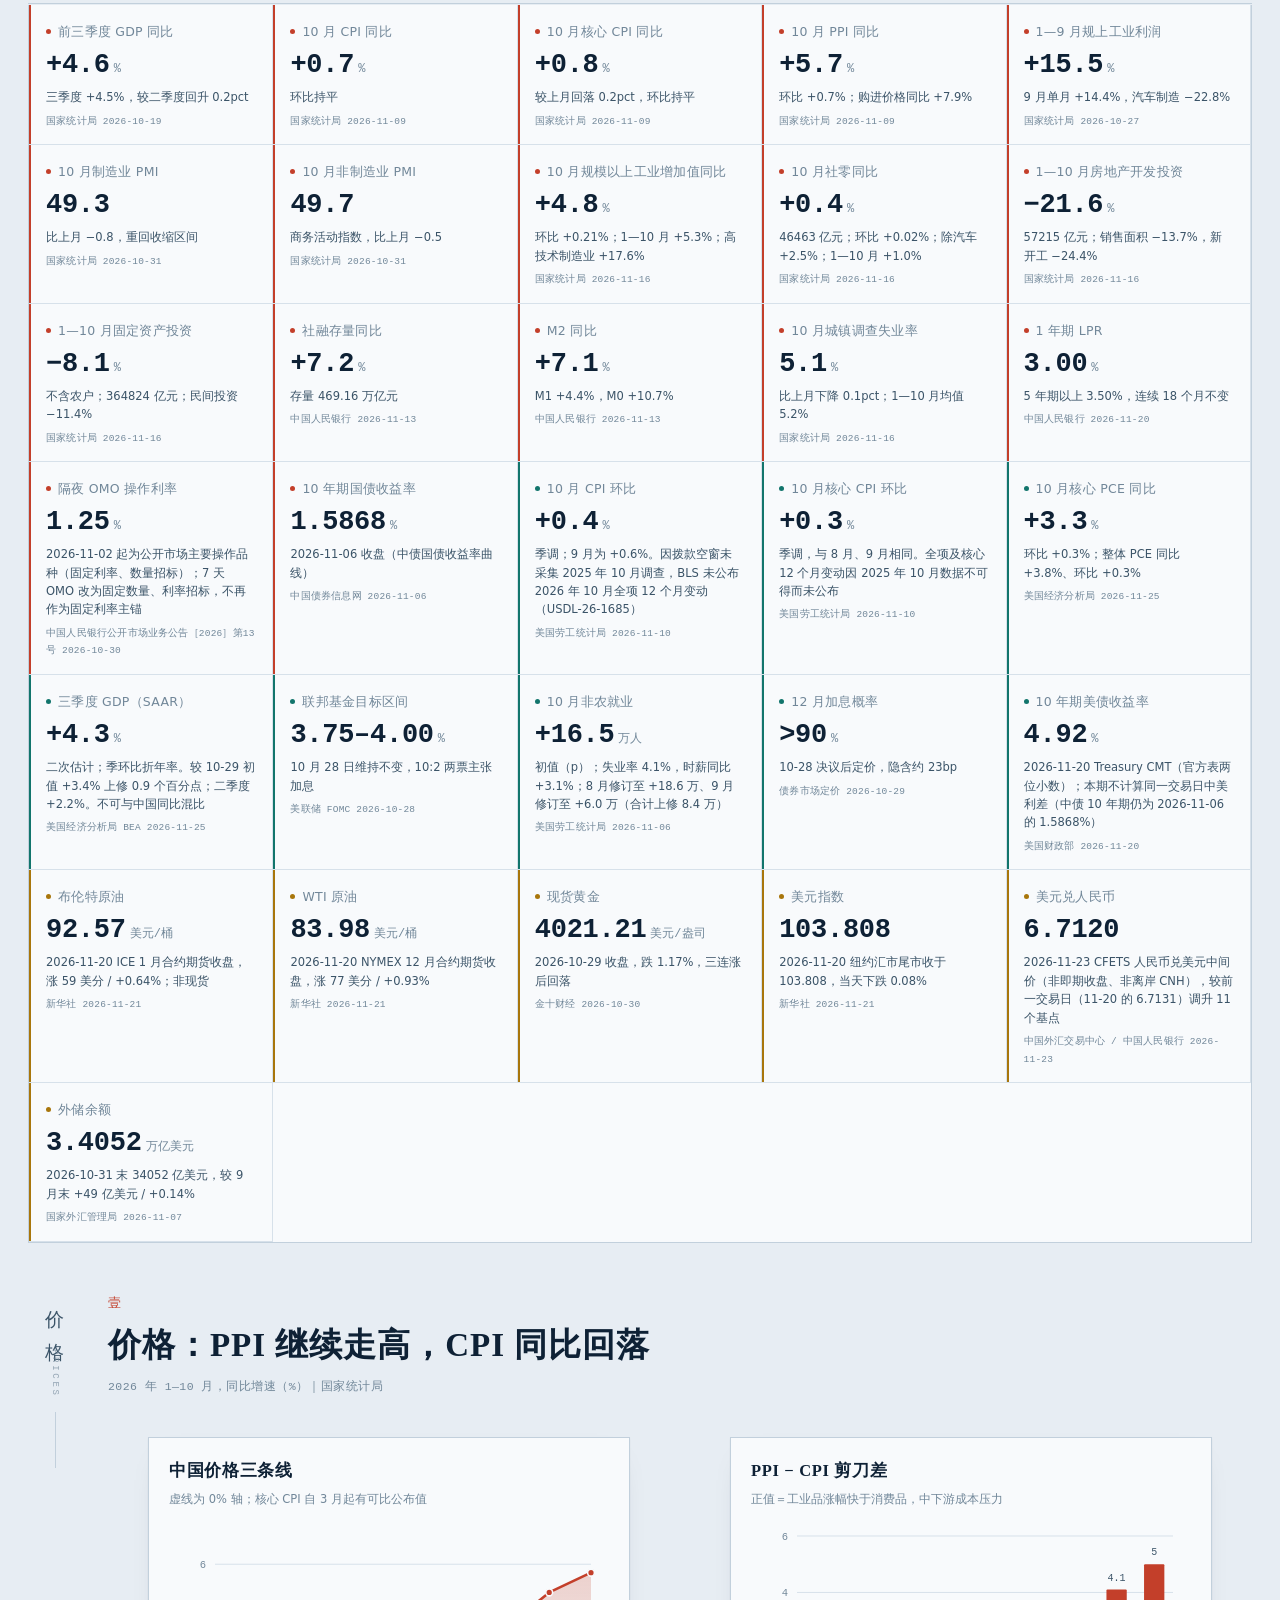
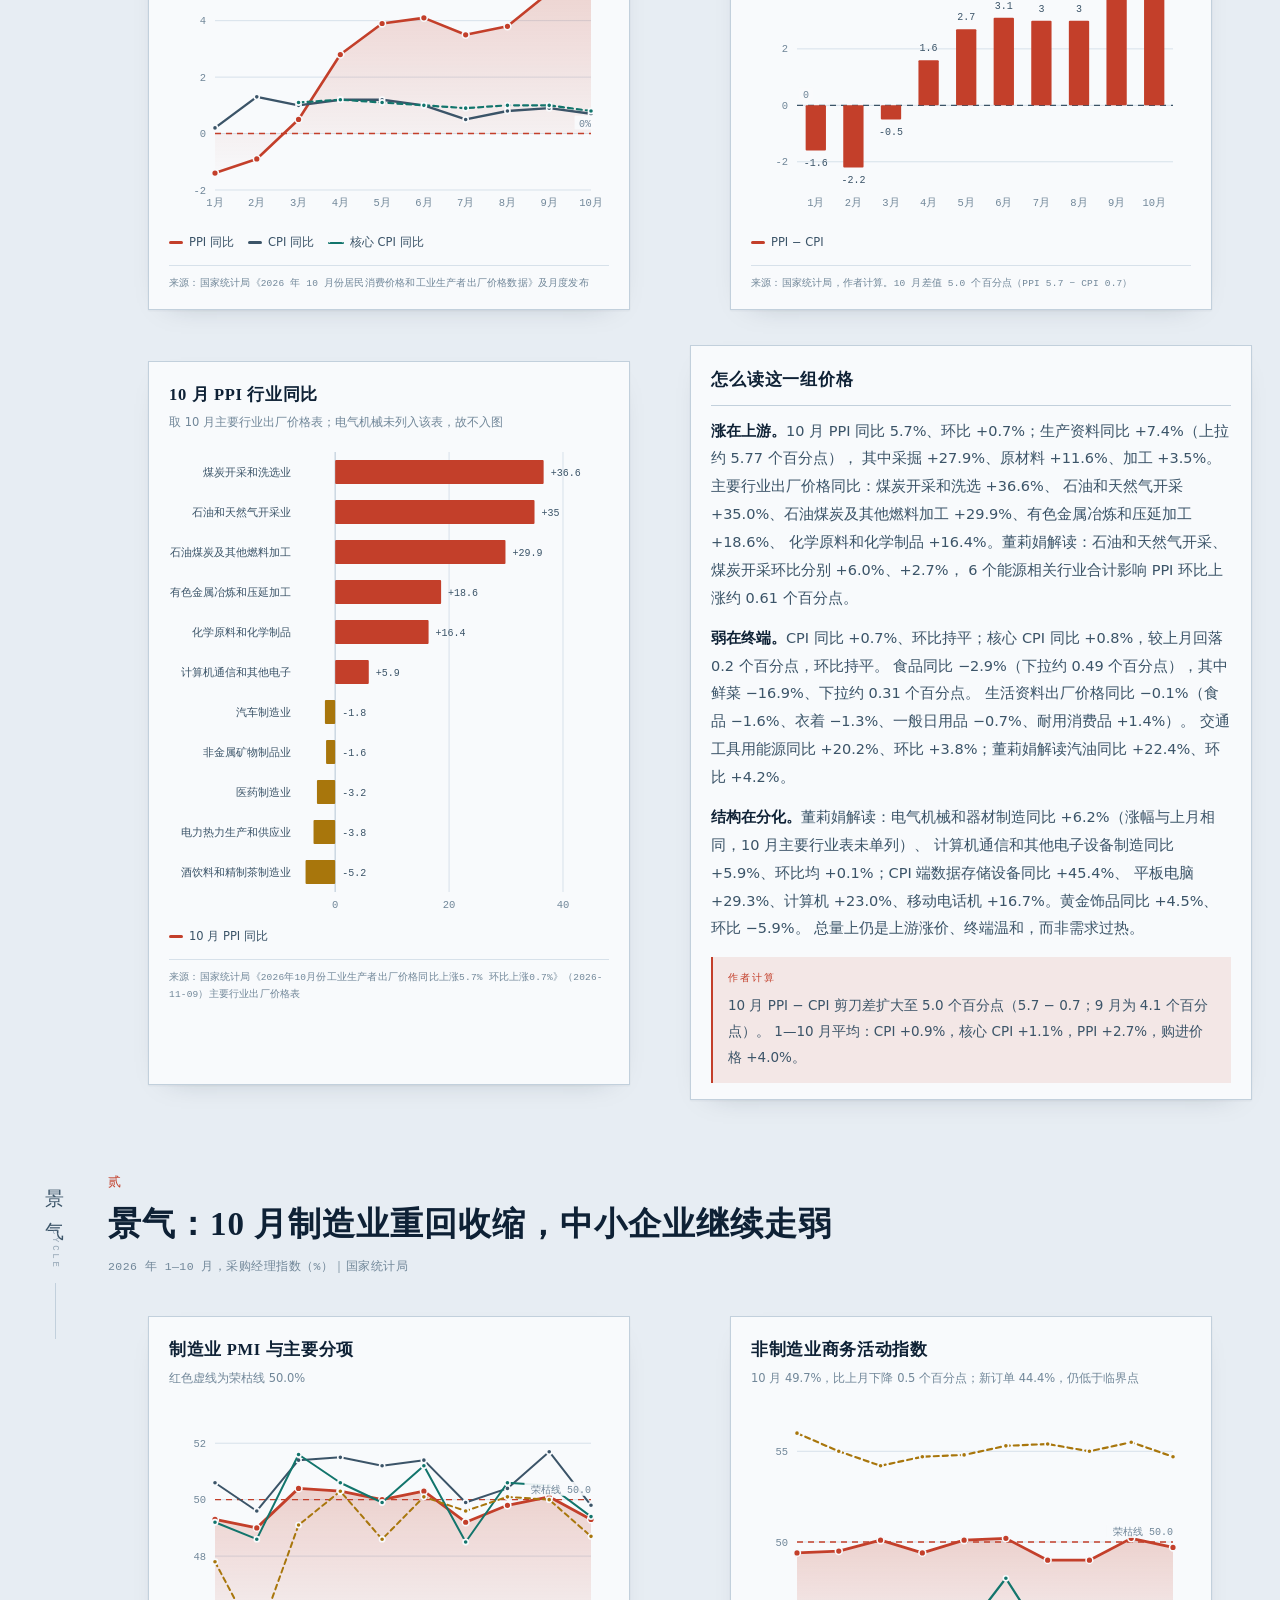
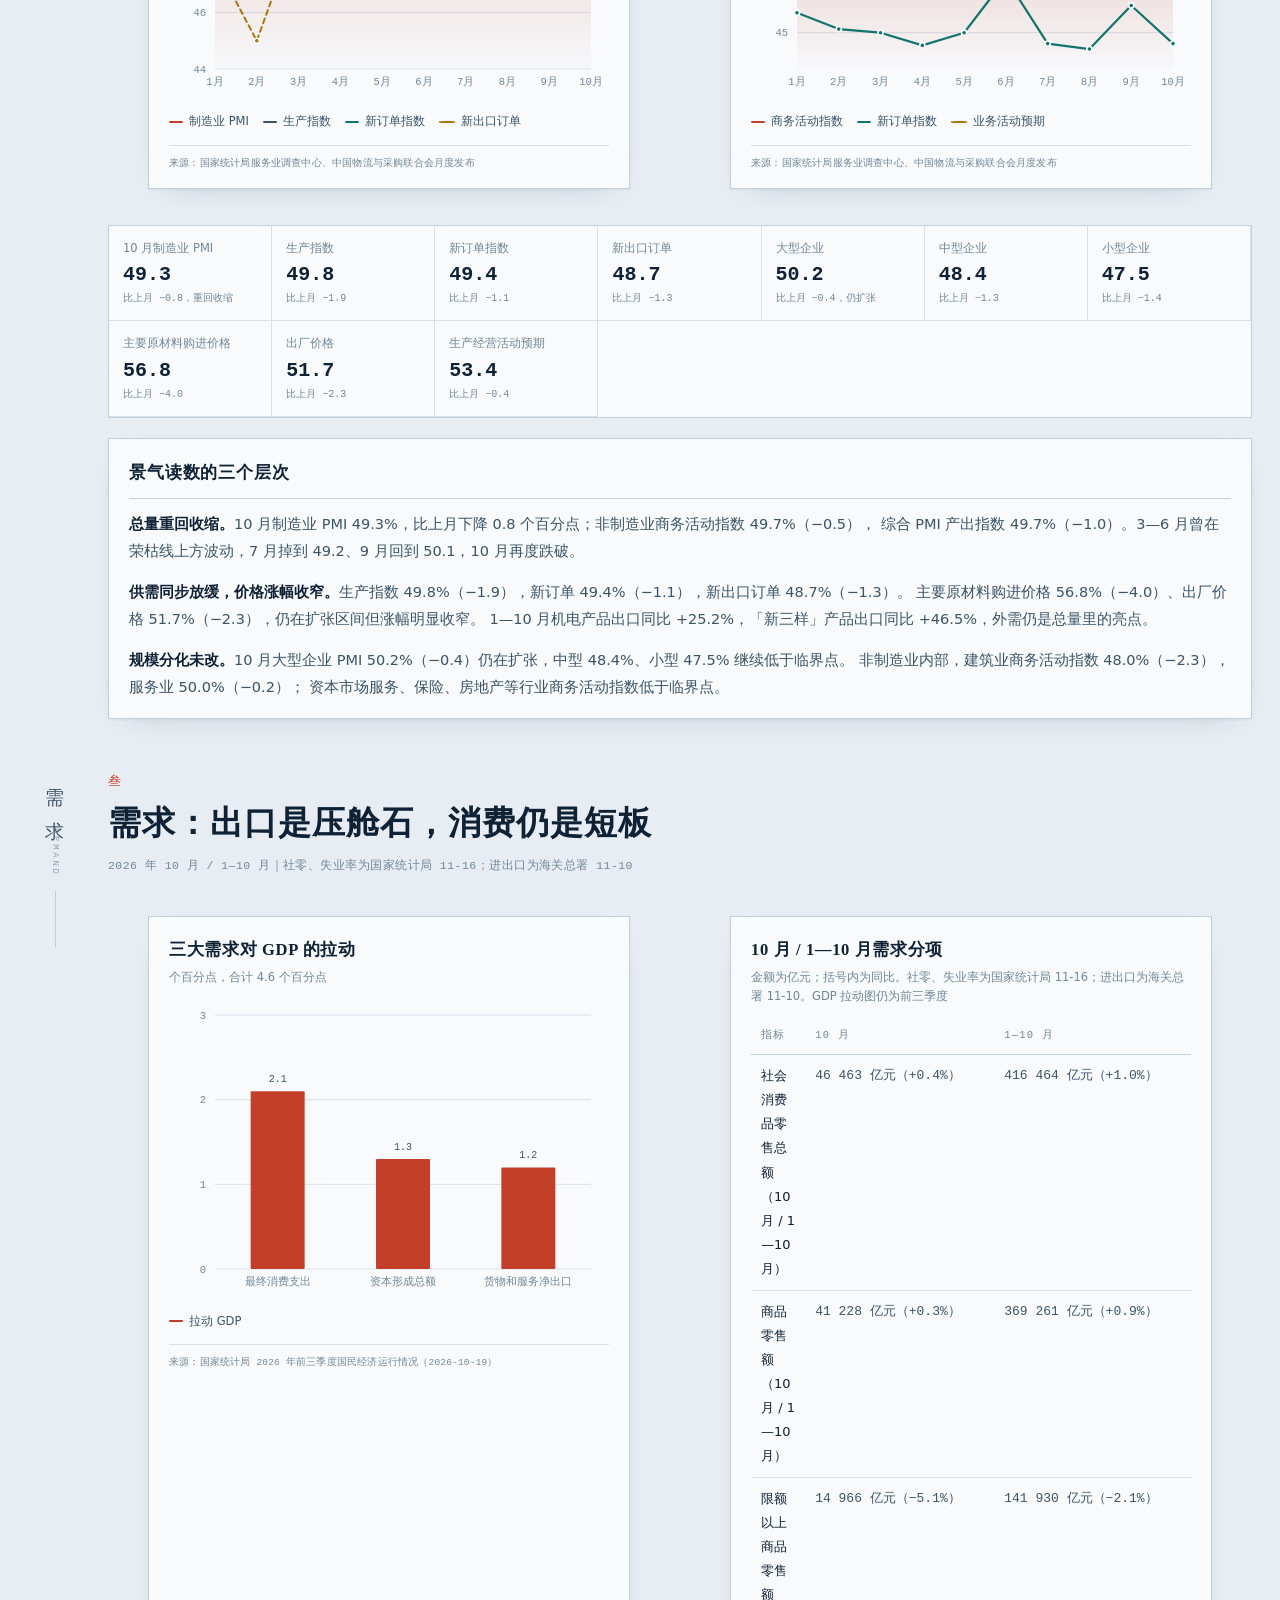
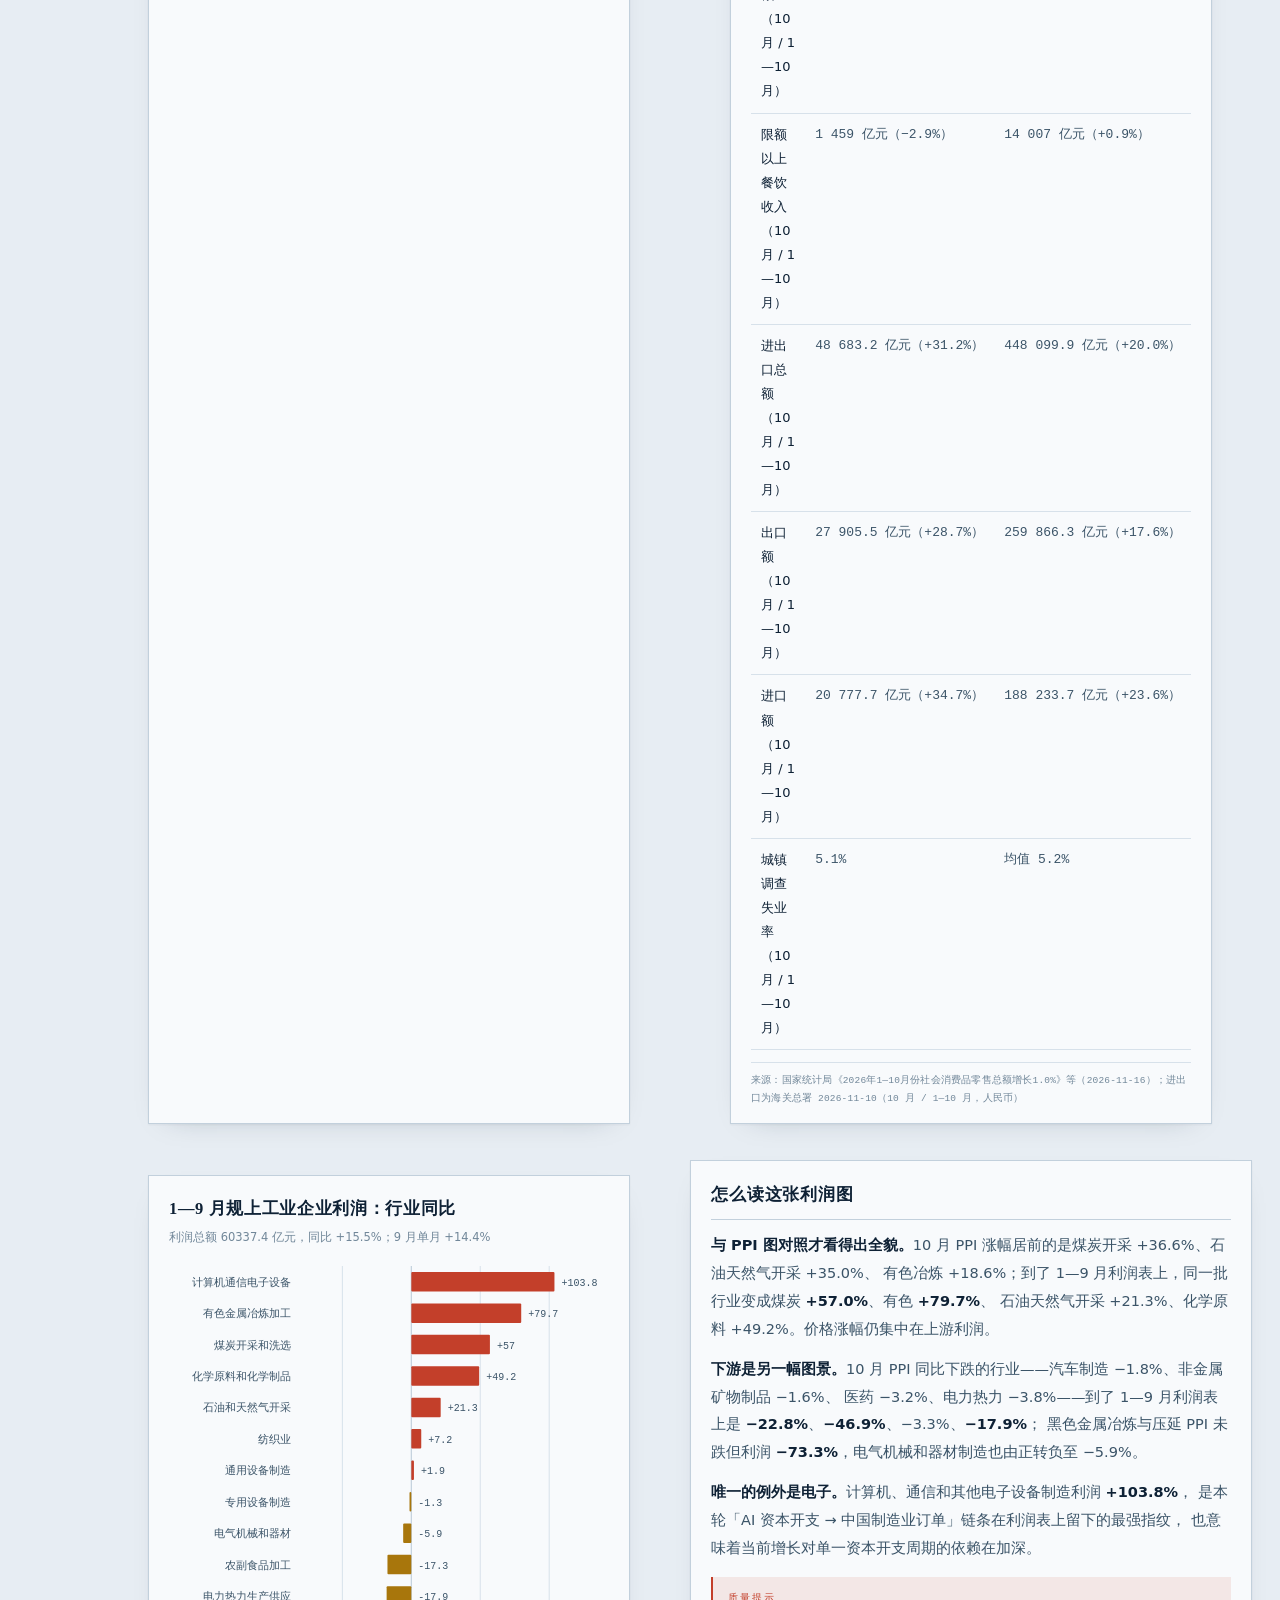
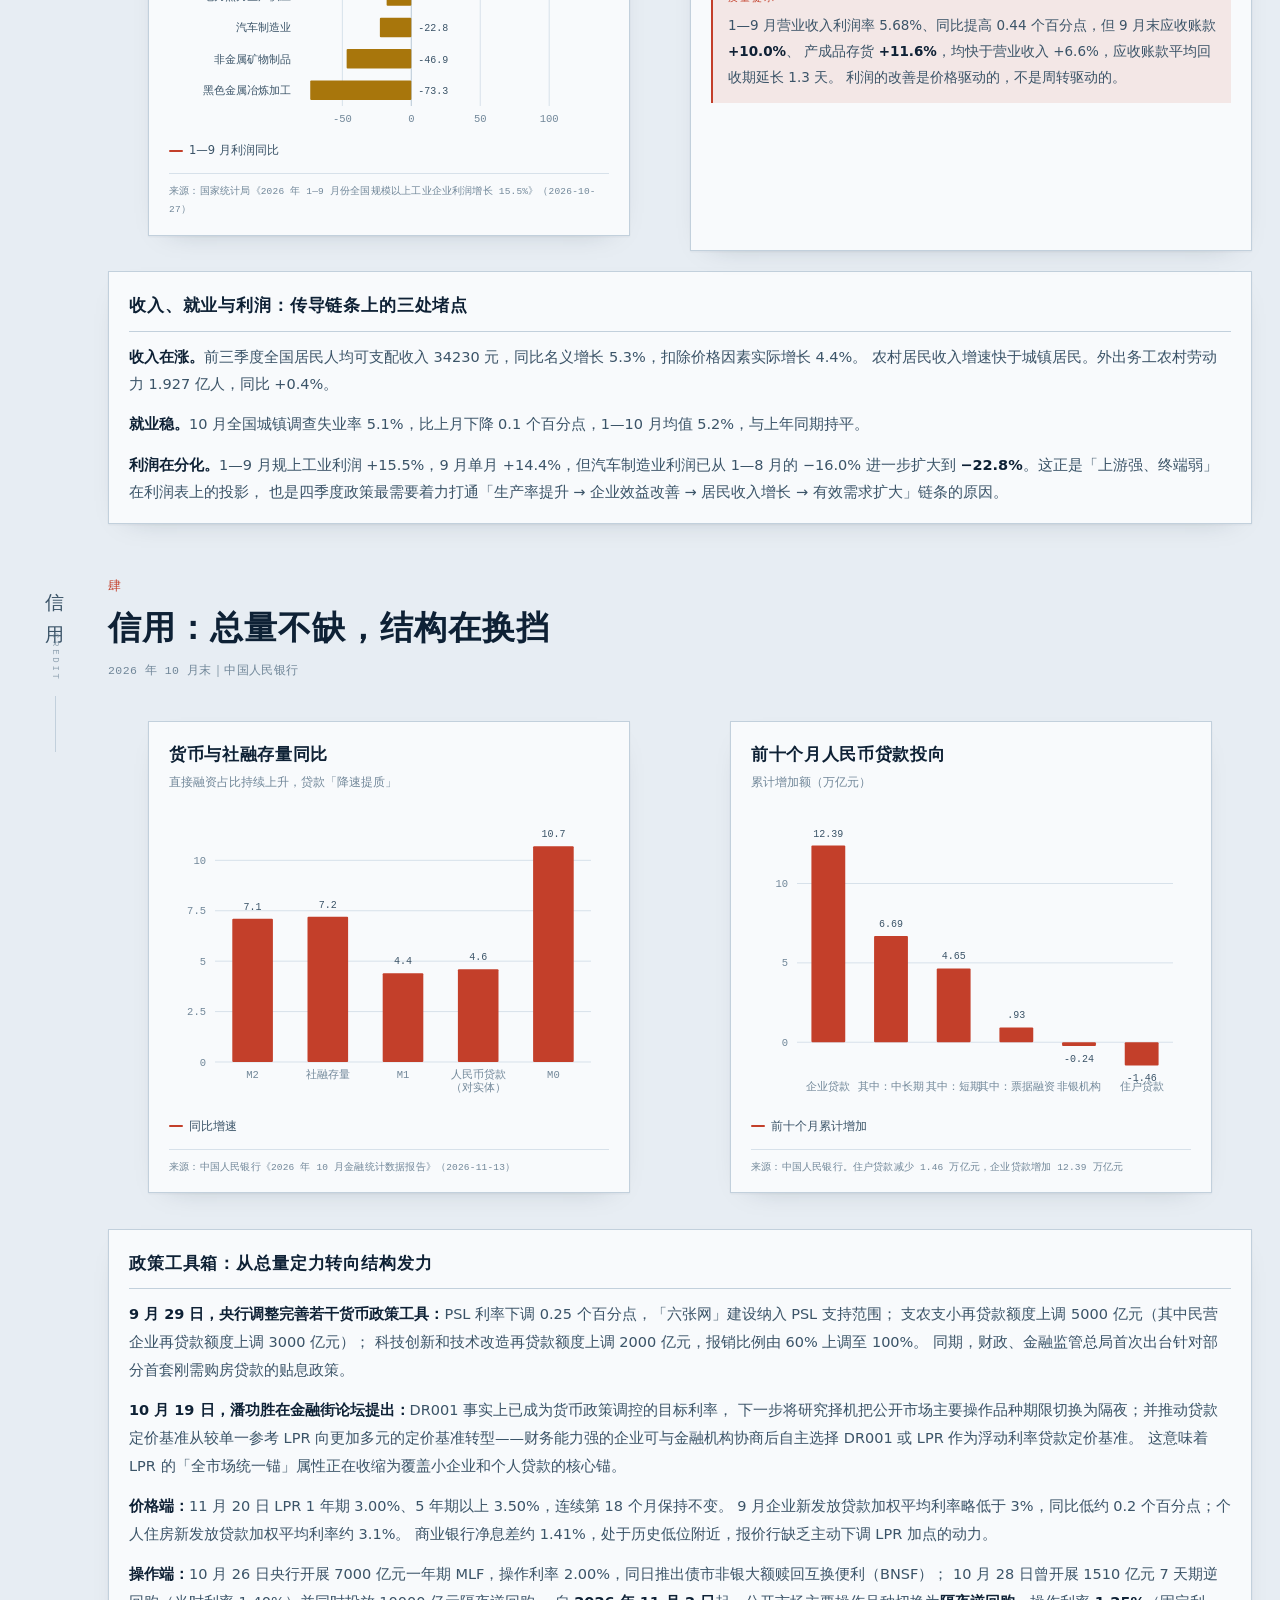
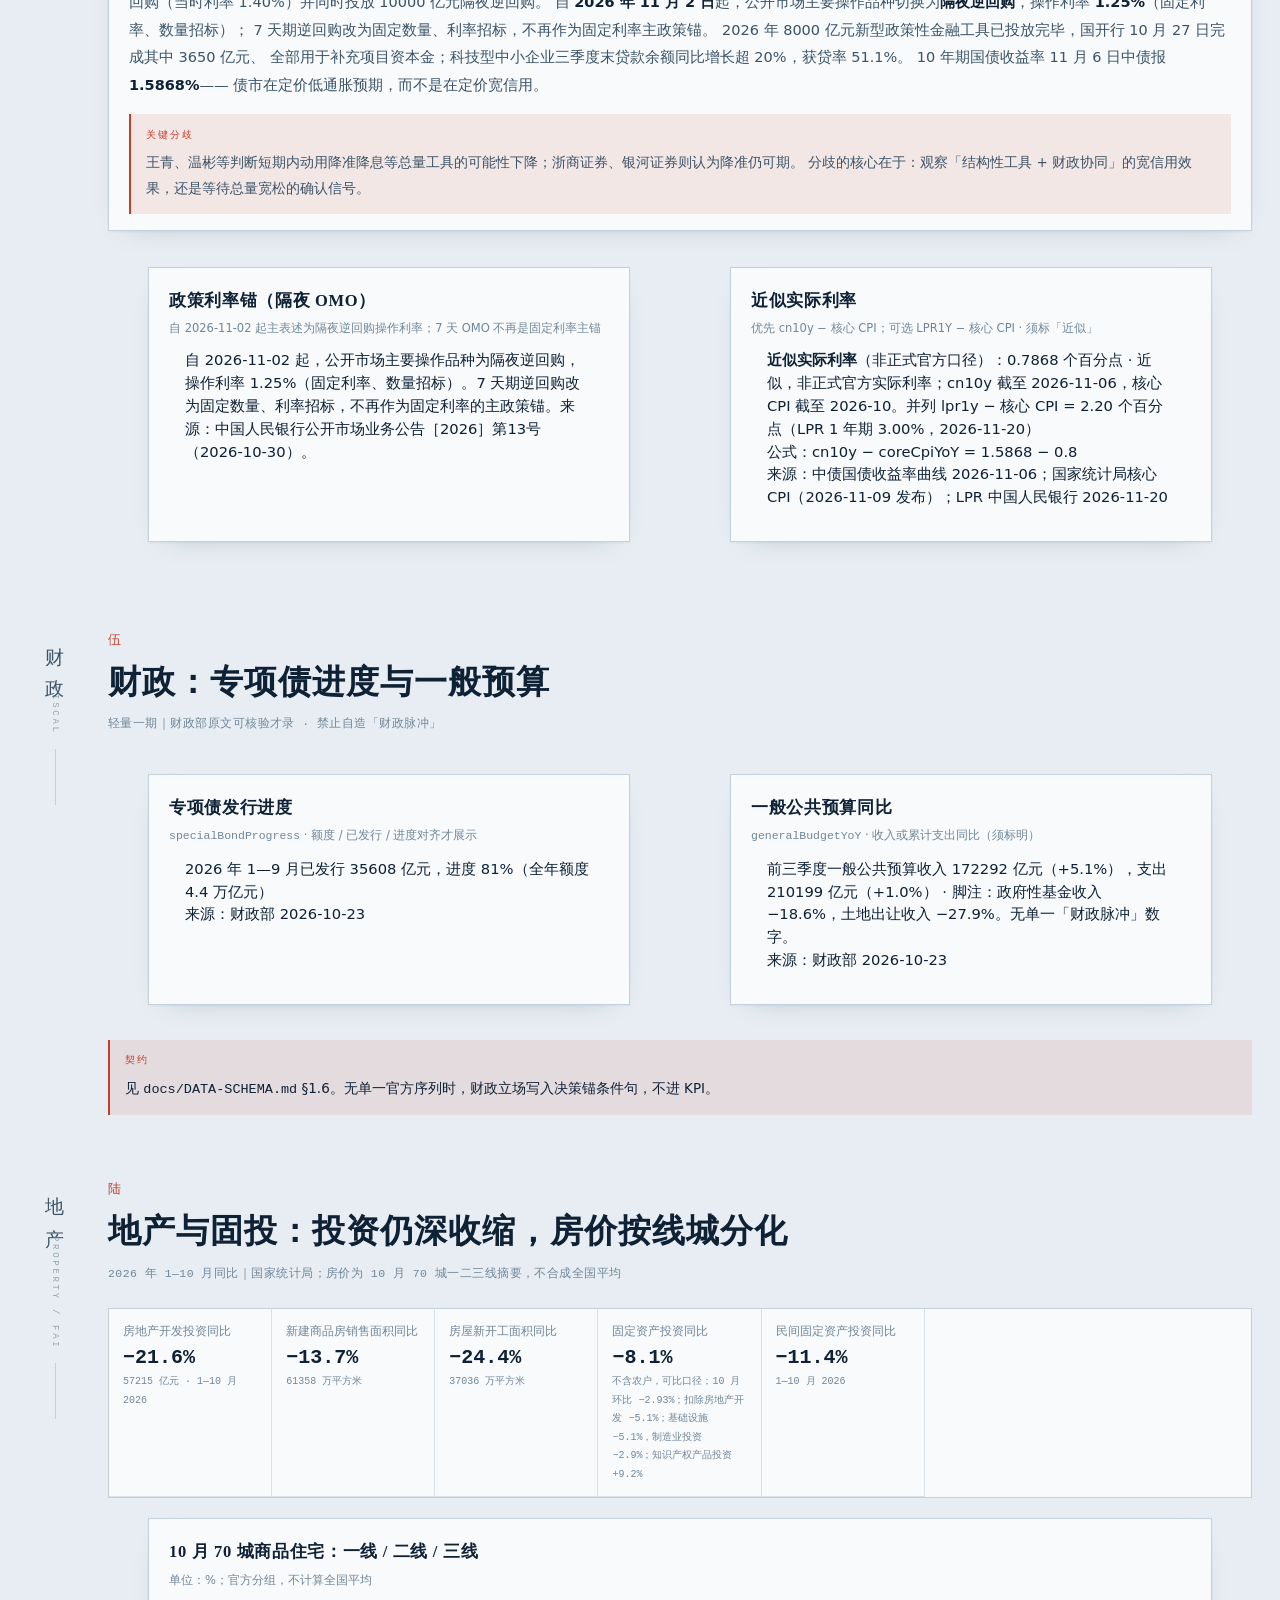
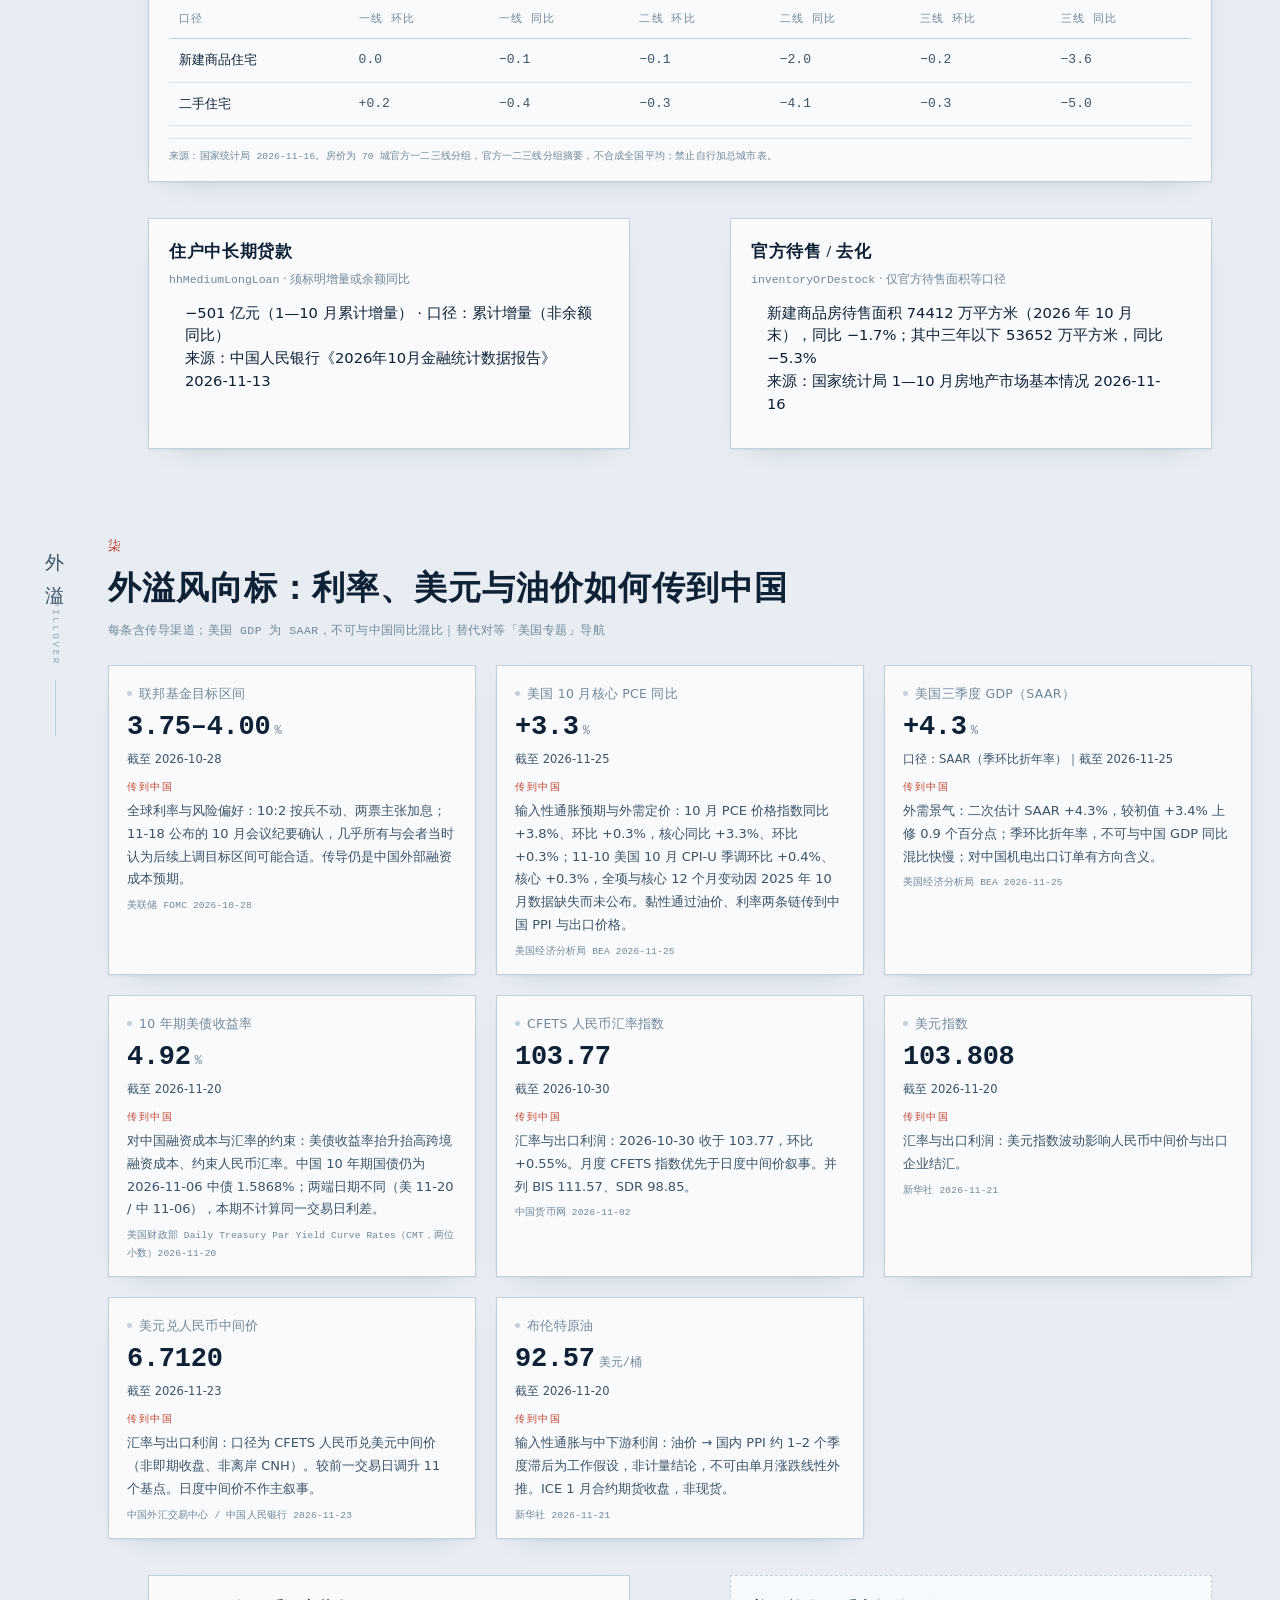
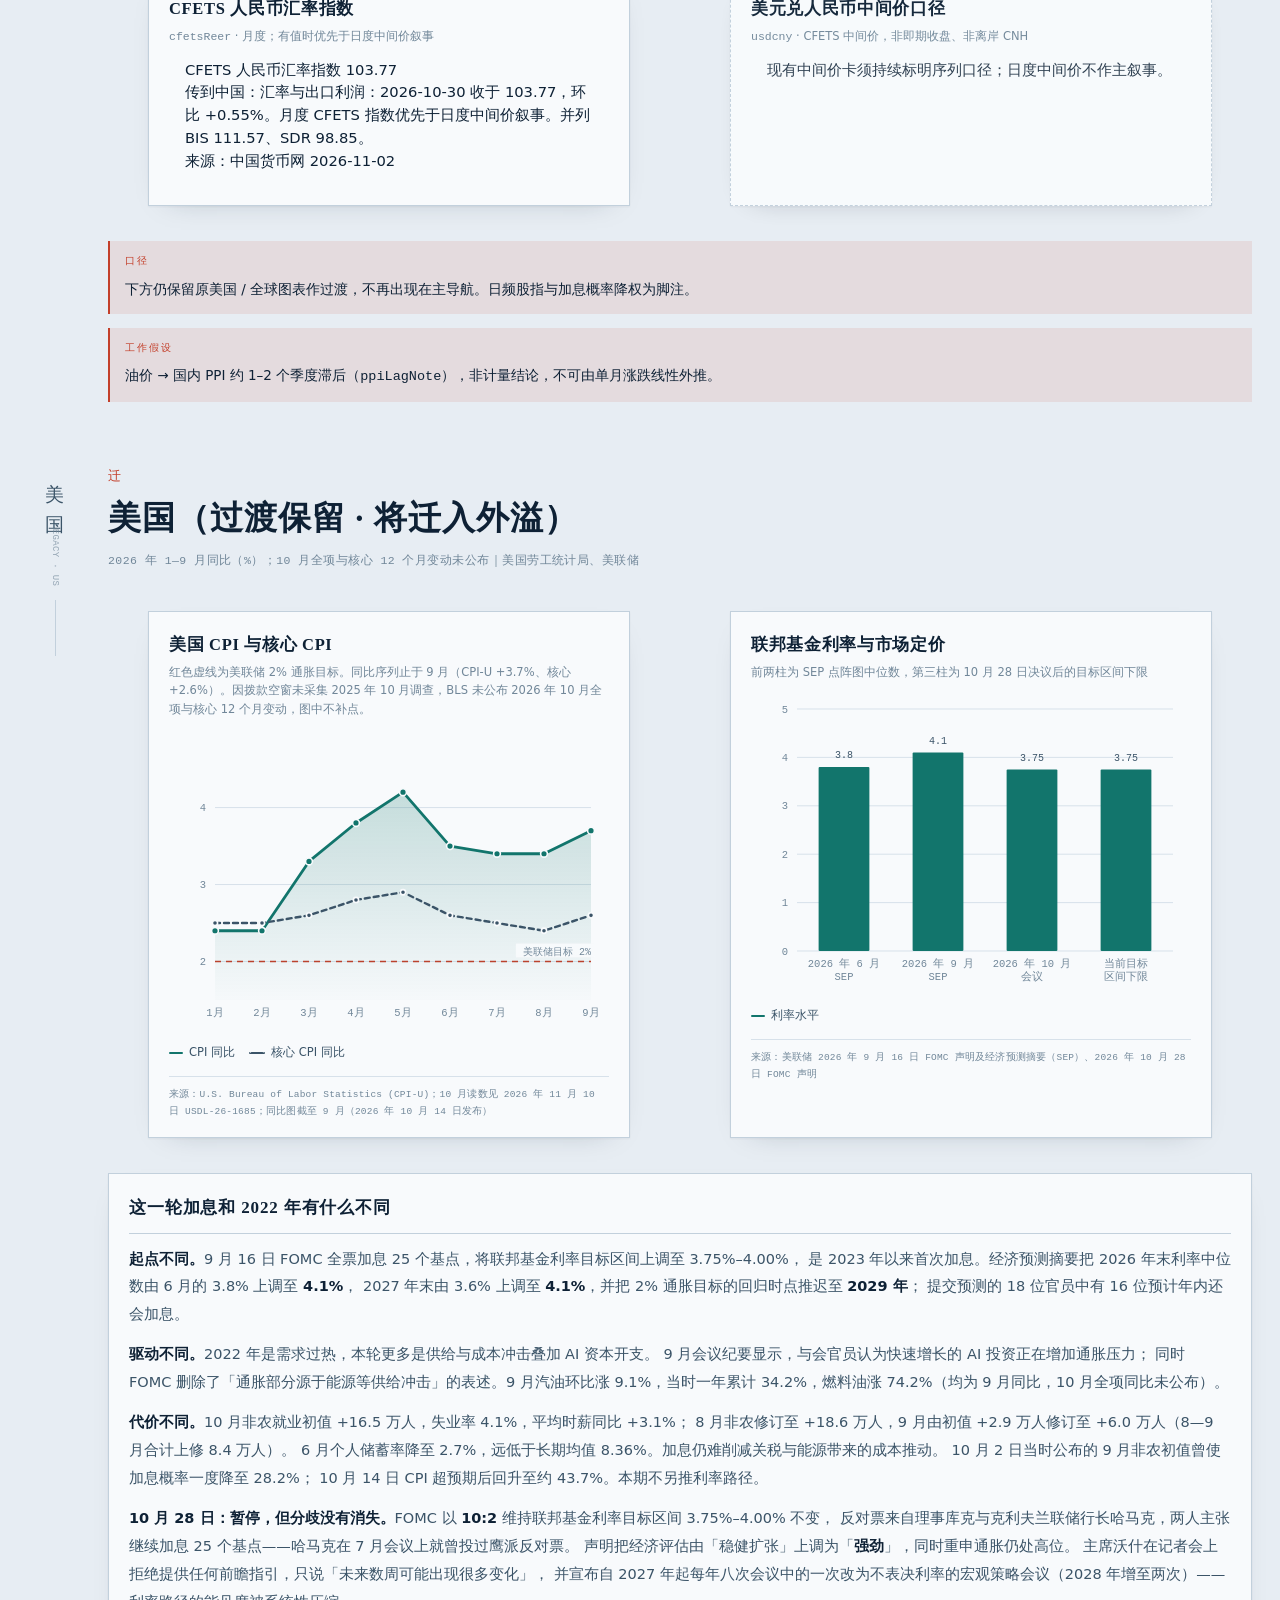
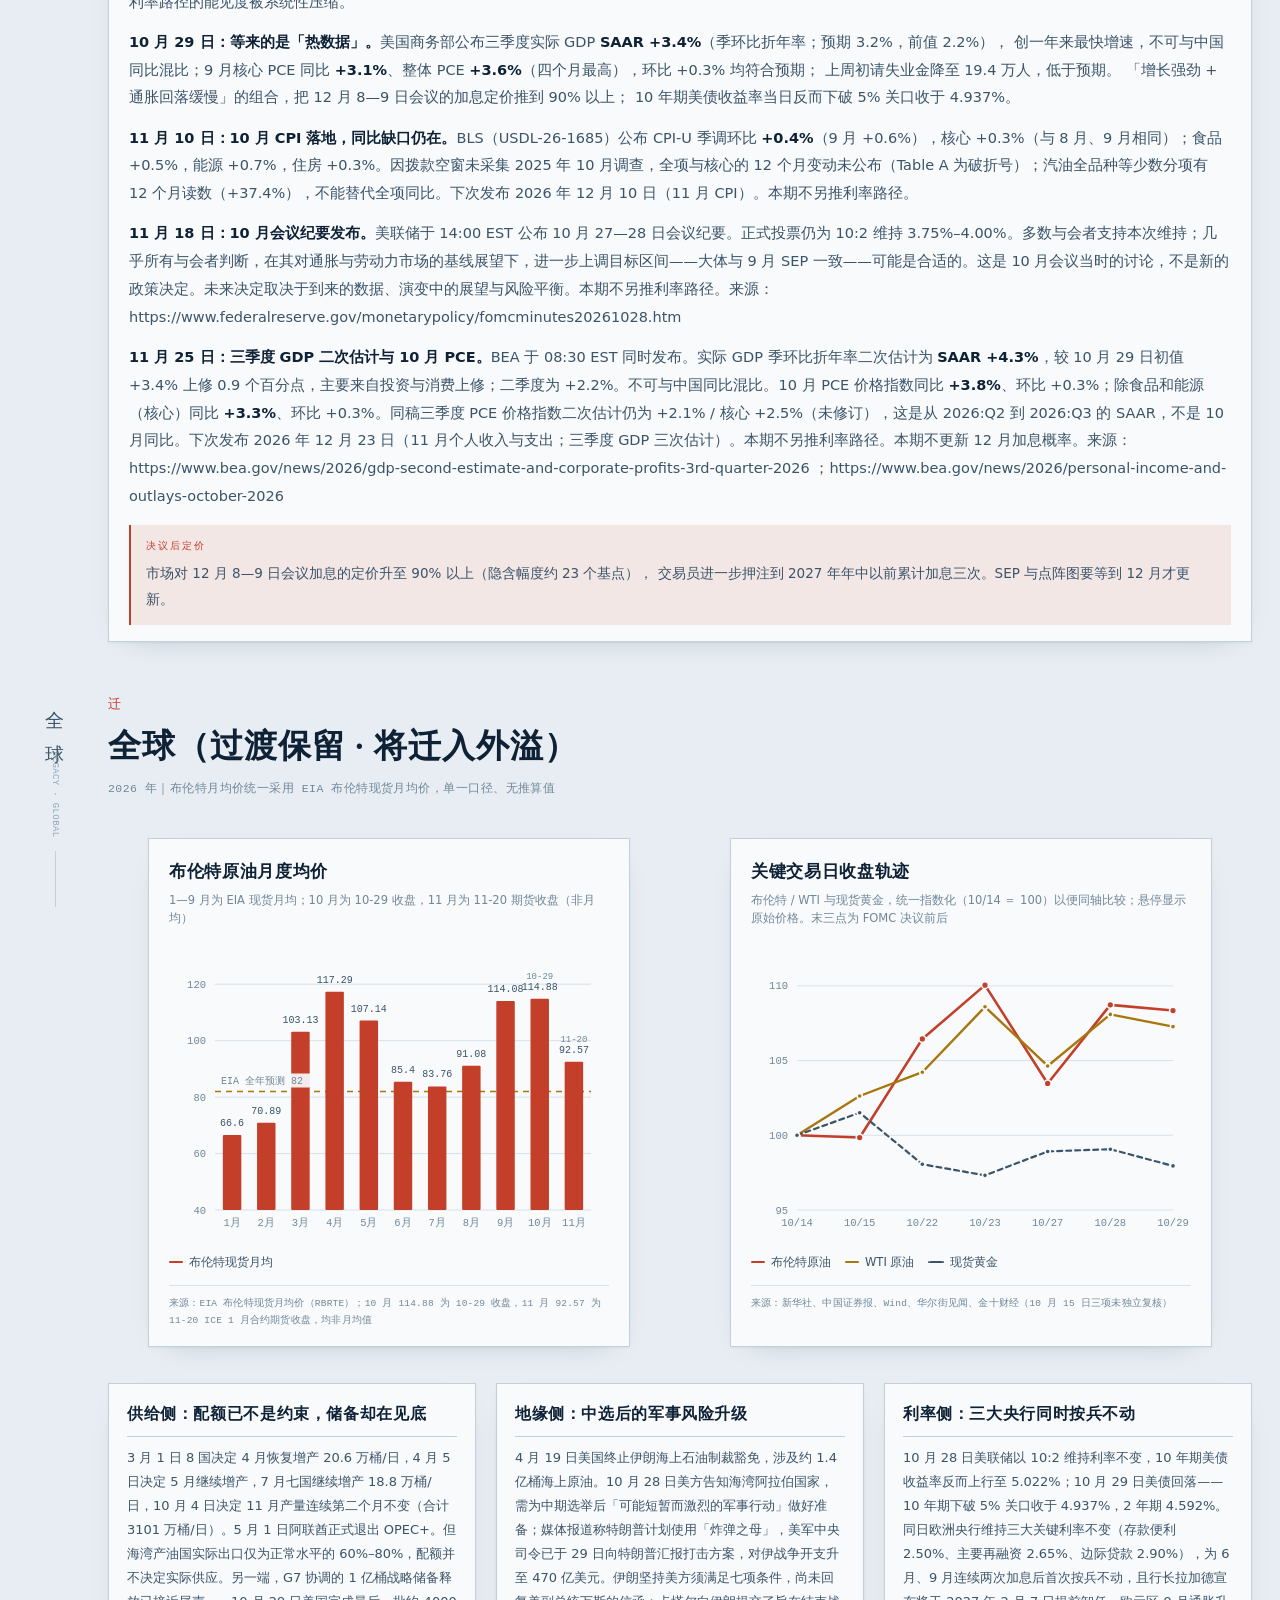
==== commit cc7c2c8b: "data: 写入 BEA 10 月 PCE 与三季度 GDP 二次估计（11-25） 按已核验官方新闻稿更新第 58 期：10 月核心 PCE 同比 +3.3%、整体 +3.8%；三季度 GDP 二次" ====
--- a/index.html
+++ b/index.html
@@ -4,7 +4,7 @@
 <meta charset="utf-8">
 <meta name="viewport" content="width=device-width, initial-scale=1">
 <title>宏观观察 Macro Observer · 宏观经济观察</title>
-<meta name="description" content="宏观经济观察台：中国主线（增长、价格、信用、地产固投），美国与全球作外溢风向标；含长周期坐标与决策锚。数据截至 2026 年 11 月 23 日。">
+<meta name="description" content="宏观经济观察台：中国主线（增长、价格、信用、地产固投），美国与全球作外溢风向标；含长周期坐标与决策锚。数据截至 2026 年 11 月 26 日。">
 <meta name="color-scheme" content="light dark">
 <link rel="stylesheet" href="assets/styles.css?v=56">
 <link rel="icon" href="data:image/svg+xml,<svg xmlns='http://www.w3.org/2000/svg' viewBox='0 0 32 32'><rect width='32' height='32' fill='%230E2135'/><path d='M6 22 L12 13 L18 18 L26 8' stroke='%23E4674E' stroke-width='2.5' fill='none'/></svg>">
@@ -39,7 +39,7 @@
       <a href="#risks">展望</a>
     </nav>
     <div class="masthead-meta">
-      <span class="stamp" id="stamp">数据截至 2026-11-23</span>
+      <span class="stamp" id="stamp">数据截至 2026-11-26</span>
       <button class="theme-btn" id="theme-btn" type="button" aria-pressed="false">
         <span class="theme-btn-dot" aria-hidden="true"></span><span id="theme-label">终端</span>
       </button>
@@ -59,7 +59,8 @@
       10 月社零同比 <b>+0.4%</b>，城镇调查失业率 <b>5.1%</b>。
       10 月 PPI 同比 <b>+5.7%</b>，CPI <b>+0.7%</b>，核心 CPI <b>+0.8%</b>。
       1—10 月房地产开发投资 <b>−21.6%</b>、固投 <b>−8.1%</b>，地产仍是主线里最深的收缩段。
-      外溢侧，美联储 10 月 28 日以 <b>10:2</b> 维持 <b>3.75%–4.00%</b>；美国三季度 GDP <b>SAAR +3.4%</b>（季环比折年率，不可与中国同比混比）。
+      外溢侧，美联储 10 月 28 日以 <b>10:2</b> 维持 <b>3.75%–4.00%</b>；美国三季度 GDP 二次估计 <b>SAAR +4.3%</b>（季环比折年率，不可与中国同比混比）。
+      11 月 25 日公布的美国 10 月核心 PCE 同比 <b>+3.3%</b>、整体 PCE 同比 <b>+3.8%</b>（环比均为 +0.3%）。
       11 月 10 日公布的美国 10 月 CPI 季调环比 <b>+0.4%</b>、核心 <b>+0.3%</b>；因拨款空窗未采集 2025 年 10 月调查，全项与核心 12 个月变动未公布。
       布伦特 11 月 20 日期货收于 <b>92.57</b> 美元/桶，美元指数 <b>103.808</b>，人民币中间价 <b>6.7120</b>（11 月 23 日，CFETS 中间价，非即期收盘、非 CNH）。
     </p>
@@ -80,9 +81,9 @@
           <li>
             <b>美国 · 通胀重新成为政策主线</b>
             <p>10 月 CPI-U 季调环比 +0.4%（9 月 +0.6%），核心（除食品和能源）+0.3%（与 8 月、9 月相同）。住房 +0.3%，贡献全项月增逾三成；能源 +0.7%，汽油全品种季调 +1.0%（季调前 −0.7%），分项 12 个月 +37.4%（Table A；全项与核心 12 个月变动因 2025 年 10 月数据缺失而未公布）。
-               9 月核心 PCE 同比升至 <b>3.1%</b>、整体 PCE <b>3.6%</b>，为四个月最高。
+               10 月核心 PCE 同比 <b>+3.3%</b>、整体 PCE 同比 <b>+3.8%</b>（环比均为 +0.3%；同比/环比口径，不可与三季度 GDP SAAR 混用）。
                10 月非农就业初值 +16.5 万人，失业率 4.1%；8 月非农修订至 +18.6 万人、9 月由 +2.9 万人上修至 +6.0 万人。
-               10 月 28 日 FOMC 以 10:2 按兵不动，沃什拒绝提供任何前瞻指引；次日 GDP SAAR +3.4% 的「热数据」把 12 月加息定价推至 90% 以上。本期不另推利率路径。</p>
+               10 月 28 日 FOMC 以 10:2 按兵不动，沃什拒绝提供任何前瞻指引；次日 GDP 初值 SAAR +3.4% 的「热数据」把 12 月加息定价推至 90% 以上。11 月 25 日二次估计为 SAAR +4.3%（较初值上修 0.9 个百分点；季环比折年率，不可与中国同比混比）。本期不另推利率路径。</p>
           </li>
           <li>
             <b>全球 · 油价的二次冲击</b>
@@ -532,6 +533,7 @@
            10 年期美债收益率当日反而下破 5% 关口收于 4.937%。</p>
         <p><b>11 月 10 日：10 月 CPI 落地，同比缺口仍在。</b>BLS（USDL-26-1685）公布 CPI-U 季调环比 <b>+0.4%</b>（9 月 +0.6%），核心 +0.3%（与 8 月、9 月相同）；食品 +0.5%，能源 +0.7%，住房 +0.3%。因拨款空窗未采集 2025 年 10 月调查，全项与核心的 12 个月变动未公布（Table A 为破折号）；汽油全品种等少数分项有 12 个月读数（+37.4%），不能替代全项同比。下次发布 2026 年 12 月 10 日（11 月 CPI）。本期不另推利率路径。</p>
         <p><b>11 月 18 日：10 月会议纪要发布。</b>美联储于 14:00 EST 公布 10 月 27—28 日会议纪要。正式投票仍为 10:2 维持 3.75%–4.00%。多数与会者支持本次维持；几乎所有与会者判断，在其对通胀与劳动力市场的基线展望下，进一步上调目标区间——大体与 9 月 SEP 一致——可能是合适的。这是 10 月会议当时的讨论，不是新的政策决定。未来决定取决于到来的数据、演变中的展望与风险平衡。本期不另推利率路径。来源：https://www.federalreserve.gov/monetarypolicy/fomcminutes20261028.htm</p>
+        <p><b>11 月 25 日：三季度 GDP 二次估计与 10 月 PCE。</b>BEA 于 08:30 EST 同时发布。实际 GDP 季环比折年率二次估计为 <b>SAAR +4.3%</b>，较 10 月 29 日初值 +3.4% 上修 0.9 个百分点，主要来自投资与消费上修；二季度为 +2.2%。不可与中国同比混比。10 月 PCE 价格指数同比 <b>+3.8%</b>、环比 +0.3%；除食品和能源（核心）同比 <b>+3.3%</b>、环比 +0.3%。同稿三季度 PCE 价格指数二次估计仍为 +2.1% / 核心 +2.5%（未修订），这是从 2026:Q2 到 2026:Q3 的 SAAR，不是 10 月同比。下次发布 2026 年 12 月 23 日（11 月个人收入与支出；三季度 GDP 三次估计）。本期不另推利率路径。本期不更新 12 月加息概率。来源：https://www.bea.gov/news/2026/gdp-second-estimate-and-corporate-profits-3rd-quarter-2026 ；https://www.bea.gov/news/2026/personal-income-and-outlays-october-2026</p>
         <p class="callout">
           <span class="callout-tag">决议后定价</span>
           市场对 12 月 8—9 日会议加息的定价升至 90% 以上（隐含幅度约 23 个基点），
@@ -741,7 +743,7 @@
             <li><b>国家外汇管理局</b>　2026 年 10 月末外汇储备（11-07）：34052 亿美元</li>
             <li><b>财政部</b>　2026 年 1—9 月财政收支情况（10-23）：专项债进度、一般公共预算</li>
             <li><b>海关总署</b>　2026 年 10 月 / 1—10 月货物贸易（11-10）：10 月进出口 4.87 万亿元（+31.2%）、出口 2.79 万亿元（+28.7%）、进口 2.08 万亿元（+34.7%）；1—10 月进出口 44.81 万亿元（+20.0%）、出口 25.99 万亿元（+17.6%）、进口 18.82 万亿元（+23.6%）；1—10 月机电产品出口 16.81 万亿元（+25.2%）。亿元精表见海关总署英文统计表（单位：亿元，一位小数）。人民币同比，不可与美国数据混比</li>
-            <li><b>美国劳工统计局（BLS）</b>　CPI-U（10 月，11-10，USDL-26-1685；全项与核心 12 个月变动未公布）；Employment Situation 10 月非农就业初值（11-06，USDL-26-1632）；<b>美国经济分析局（BEA）</b>　9 月 PCE（10-29）；<b>美国商务部</b>　三季度 GDP 初值（10-29）；<b>美国财政部</b>　Daily Treasury Par Yield Curve Rates（CMT，11-20：4.92）；<b>美联储</b>　FOMC 声明（9-16 / 10-28）、经济预测摘要与会议纪要（10-07）、10 月会议纪要（11-18）；<b>纽约联储</b>　消费者预期调查</li>
+            <li><b>美国劳工统计局（BLS）</b>　CPI-U（10 月，11-10，USDL-26-1685；全项与核心 12 个月变动未公布）；Employment Situation 10 月非农就业初值（11-06，USDL-26-1632）；<b>美国经济分析局（BEA）</b>　10 月 PCE（11-25）；三季度 GDP 二次估计（11-25）；9 月 PCE / 三季度 GDP 初值（10-29，前值来源）；<b>美国财政部</b>　Daily Treasury Par Yield Curve Rates（CMT，11-20：4.92）；<b>美联储</b>　FOMC 声明（9-16 / 10-28）、经济预测摘要与会议纪要（10-07）、10 月会议纪要（11-18）；<b>纽约联储</b>　消费者预期调查</li>
             <li><b>美国能源信息署（EIA）</b>　布伦特现货月均价序列、2026 年全年均价预测；<b>国际能源署（IEA）</b>　全球石油供应平衡与战略储备释放</li>
             <li><b>加拿大央行、新西兰央行、欧洲央行（ECB）</b>　10 月 28—29 日利率决议</li>
             <li><b>中证指数有限公司</b>　沪深300 / 中证500 / 中证1000 / 科创50 指数单张（2026-10-30）：滚动市盈率，计算用股本</li>
@@ -752,15 +754,15 @@
         <div class="panel">
           <h3 class="panel-h">口径说明与已知局限</h3>
           <ul class="src-list">
-            <li>本页为<strong>静态快照</strong>，不含实时行情接口，价格数据截至 2026 年 11 月 20 日原油期货 / 美债 / 美元指数收盘（人民币中间价截至 11 月 23 日；中债 10 年期国债截至 11 月 6 日，本轮未更新），国内宏观数据截至各指标最近一次发布。11 月 LPR 已纳入（中国人民银行 2026-11-20）。中国 10 月工业 / 社零 / 失业率 / 固投 / 地产 / 70 城房价已纳入（国家统计局 2026-11-16）；10 月金融统计已纳入（中国人民银行 2026-11-13，当期为初步数）。中国 10 月 CPI/PPI 已纳入（国家统计局 2026-11-09）；美国 10 月 CPI 已纳入（BLS 2026-11-10，USDL-26-1685；全项与核心 12 个月变动未公布，KPI 改为季调环比）。海关 10 月 / 1—10 月货物贸易已纳入（海关总署 2026-11-10，人民币；需求表用亿元精表一位小数）。美联储 10 月会议纪要已纳入（2026-11-18 14:00 EST 发布）。中国 10 年期国债收益率采用 11 月 6 日中债 <strong>1.5868%</strong>（本轮未更新）。自 11 月 2 日起政策利率主锚为隔夜 OMO <strong>1.25%</strong>，不再把 7 天 OMO 1.40% 当作唯一政策利率。戳记 2026-11-23 不等于所有序列都刷新到 11-23：只有中间价是 11-23 新 vintage。</li>
+            <li>本页为<strong>静态快照</strong>，不含实时行情接口，价格数据截至 2026 年 11 月 20 日原油期货 / 美债 / 美元指数收盘（人民币中间价截至 11 月 23 日；中债 10 年期国债截至 11 月 6 日，本轮未更新），国内宏观数据截至各指标最近一次发布。11 月 LPR 已纳入（中国人民银行 2026-11-20）。中国 10 月工业 / 社零 / 失业率 / 固投 / 地产 / 70 城房价已纳入（国家统计局 2026-11-16）；10 月金融统计已纳入（中国人民银行 2026-11-13，当期为初步数）。中国 10 月 CPI/PPI 已纳入（国家统计局 2026-11-09）；美国 10 月 CPI 已纳入（BLS 2026-11-10，USDL-26-1685；全项与核心 12 个月变动未公布，KPI 改为季调环比）。海关 10 月 / 1—10 月货物贸易已纳入（海关总署 2026-11-10，人民币；需求表用亿元精表一位小数）。美联储 10 月会议纪要已纳入（2026-11-18 14:00 EST 发布）。美国 10 月 PCE 与三季度 GDP 二次估计已纳入（BEA 2026-11-25）。中国 10 年期国债收益率采用 11 月 6 日中债 <strong>1.5868%</strong>（本轮未更新）。自 11 月 2 日起政策利率主锚为隔夜 OMO <strong>1.25%</strong>，不再把 7 天 OMO 1.40% 当作唯一政策利率。戳记 2026-11-26 不等于所有序列都刷新到 11-26：只有 BEA 11-25 的 10 月 PCE 与三季度 GDP 二次估计是新 vintage；其余中国主线、LPR、外溢行情（美债 11-20 / 油价 11-20 / 美元指数 11-20 / 中间价 11-23 / 中债 11-06）保持第 57 期快照。</li>
             <li>布伦特月均价统一采用 <strong>EIA 布伦特现货月均价（RBRTE）</strong>：1—9 月为官方月度均价；10 月柱为 10 月 29 日收盘 114.88、11 月柱为 11 月 20 日 ICE 1 月合约期货收盘 92.57（图注已标明，非月均值、非现货）。</li>
             <li><strong>现货黄金</strong>统一采用伦敦现货金收盘价（10 月 29 日 4021.21 美元/盎司），与纽约商品交易所 12 月黄金期货（10 月 29 日 4033.30 美元）不是同一价格，不要混用。</li>
             <li>关键交易日图中 10 月 15 日的布伦特、WTI 与黄金收盘价未能独立复核，与当日早盘行情方向一致；其余六个交易日均有新华社 / 中国证券报 / Wind / 华尔街见闻 / 金十财经收盘数据可查。</li>
             <li>当期社会消费品零售总额为 <strong>10 月 46 463 亿元、同比 +0.4%</strong>（1—10 月 416 464 亿元、同比 +1.0%），国家统计局 2026-11-16。历史口径注记：曾误把前三季度累计餐饮收入 41 969 亿元、同比 +2.4% 写成 9 月社零；9 月社零官方值为 42 433 亿元、同比 +1.1%，现已不是当期。概览稿「社会消费商品和服务零售总额」1—10 月同比 +2.5%（其中服务零售额 +4.9%）与社零口径不同，正刊需求表不采用。</li>
             <li>「1—9 月规上工业利润 +15.5%」按统计局<strong>可比口径</strong>计算，与上年同期公布的绝对额不可直接相减；分行业数据取自统计局分行业表，石油、煤炭及其他燃料加工业因上年同期为亏损而无法计算同比增速。</li>
             <li>美国 10 年期国债收益率采用财政部 Daily Treasury Par Yield Curve（CMT）11 月 20 日的 <strong>4.92%</strong>（官方表两位小数）。中国 10 年期国债收益率仍采用中债 11 月 6 日收盘 <strong>1.5868%</strong>（本轮未能在中债官方页面独立核验更新收盘，按规则保留）。两端日期不同（美 11-20 / 中 11-06），本期不计算同一交易日中美利差。</li>
-            <li>近似实际利率 = 中债 10 年期国债 1.5868% − 10 月核心 CPI 同比 0.8% = <strong>0.7868 个百分点</strong>，非正式官方实际利率；核心 CPI 与国债时点不同（2026-10 vs 2026-11-06）。并列 LPR 1 年期 3.00% − 核心 CPI 0.8% = 2.20 个百分点（LPR 为 2026-11-20 报价，数值未变）。专项债、一般公共预算取财政部 10-23 原文（1—9 月，本轮未更新）。新建商品房待售面积取统计局 1—10 月房地产市场基本情况（2026-11-16）。权益锚估值 asOf 为中证单张 <strong>2026-10-30</strong>（创业板指页脚 2026 年 10 月），与站点 dataCutoff 2026-11-23 不同；四只中证滚动市盈率已核验，创业板 PE 未标滚动故 provisional，全部 pePercentile 为 empty。人民币中间价为 2026-11-23 的 <strong>6.7120</strong>（CFETS 中间价）；前一交易日 11-20 为 6.7131，仅作较前一日比较，不作 asOf。</li>
-            <li>美国季度 GDP 一律标注 <strong>SAAR（季环比折年率）</strong>，中国 GDP 默认同比，禁止并排比快慢。美国 10 月 CPI 头条为<strong>季调环比</strong>（全项 +0.4%、核心 +0.3%），不可与中国 CPI 同比混比。</li>
+            <li>近似实际利率 = 中债 10 年期国债 1.5868% − 10 月核心 CPI 同比 0.8% = <strong>0.7868 个百分点</strong>，非正式官方实际利率；核心 CPI 与国债时点不同（2026-10 vs 2026-11-06）。并列 LPR 1 年期 3.00% − 核心 CPI 0.8% = 2.20 个百分点（LPR 为 2026-11-20 报价，数值未变）。专项债、一般公共预算取财政部 10-23 原文（1—9 月，本轮未更新）。新建商品房待售面积取统计局 1—10 月房地产市场基本情况（2026-11-16）。权益锚估值 asOf 为中证单张 <strong>2026-10-30</strong>（创业板指页脚 2026 年 10 月），与站点 dataCutoff 2026-11-26 不同；四只中证滚动市盈率已核验，创业板 PE 未标滚动故 provisional，全部 pePercentile 为 empty。人民币中间价为 2026-11-23 的 <strong>6.7120</strong>（CFETS 中间价）；前一交易日 11-20 为 6.7131，仅作较前一日比较，不作 asOf。</li>
+            <li>美国季度 GDP 一律标注 <strong>SAAR（季环比折年率）</strong>，中国 GDP 默认同比，禁止并排比快慢。美国 10 月 PCE 为<strong>同比 / 环比</strong>（全项同比 +3.8%、环比 +0.3%；核心同比 +3.3%、环比 +0.3%），不可与三季度 GDP / 季度 PCE 价格指数的 SAAR（二次估计实际 GDP +4.3%；季度 PCE 价格指数仍为 +2.1% / 核心 +2.5%，未修订）混用。美国 10 月 CPI 头条为<strong>季调环比</strong>（全项 +0.4%、核心 +0.3%），不可与中国 CPI 同比混比。</li>
             <li>美国 2026 年 10 月 CPI：因 2025 年拨款空窗未采集 10 月调查，BLS <strong>未公布</strong>全项与核心 12 个月变动（USDL-26-1685 Table A / Table 5 为破折号）。汽油全品种等少数分项 12 个月读数（如 +37.4%）不得替代全项同比。9 月全项同比 +3.7%、核心 +2.6% 仍为最近已公布同比点；同比图不补 10 月点。</li>
             <li>本页内容为公开数据整理与观点转述，<strong>不构成任何投资建议</strong>。</li>
           </ul>
@@ -778,14 +780,14 @@
       <p>中国主线观察台：理解 · 学习 · 长周期坐标 · 决策锚。</p>
     </div>
     <div class="foot-meta">
-      <span id="stamp-built">页面生成：2026-11-23</span>
-      <span id="stamp-cutoff">数据截至：2026-11-23</span>
+      <span id="stamp-built">页面生成：2026-11-26</span>
+      <span id="stamp-cutoff">数据截至：2026-11-26</span>
       <span>不构成投资建议</span>
     </div>
   </div>
 </footer>
 
-<script src="assets/data.js?v=59"></script>
+<script src="assets/data.js?v=60"></script>
 <script src="assets/app.js?v=57"></script>
 </body>
 </html>
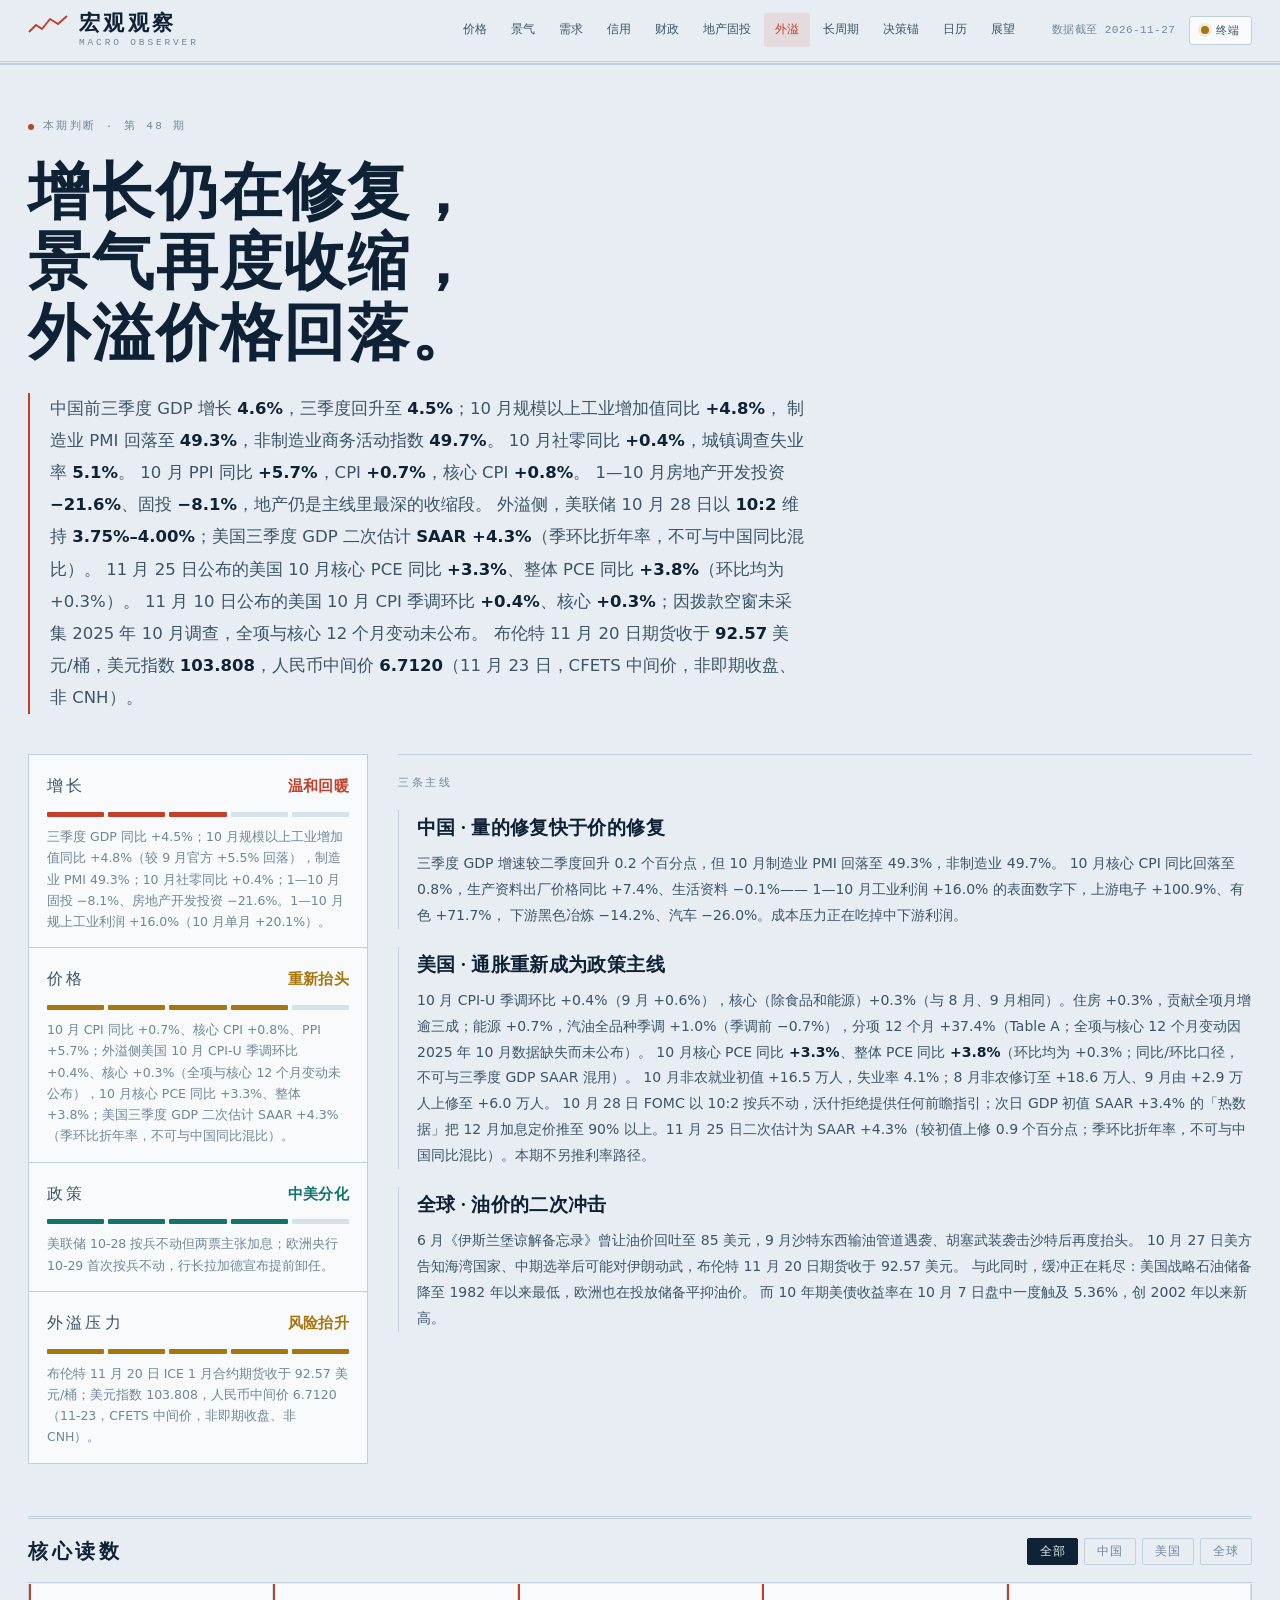
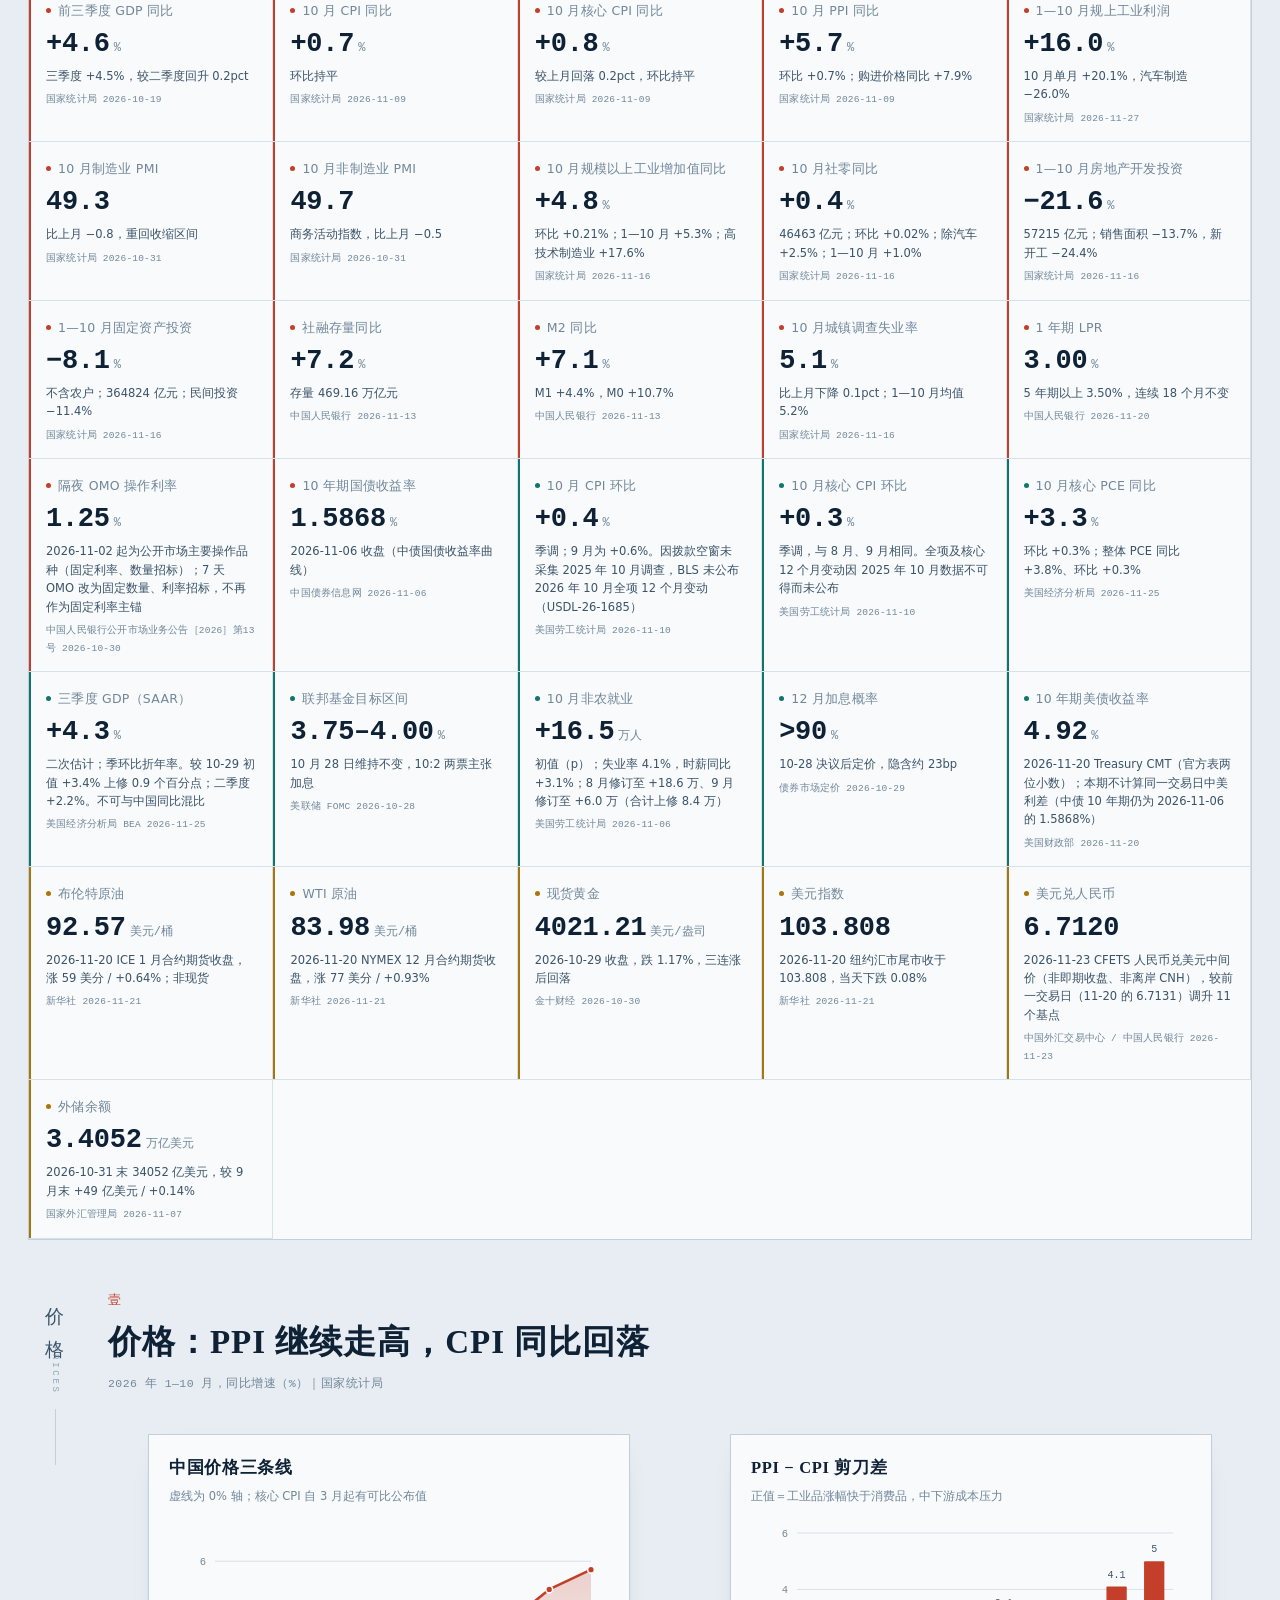
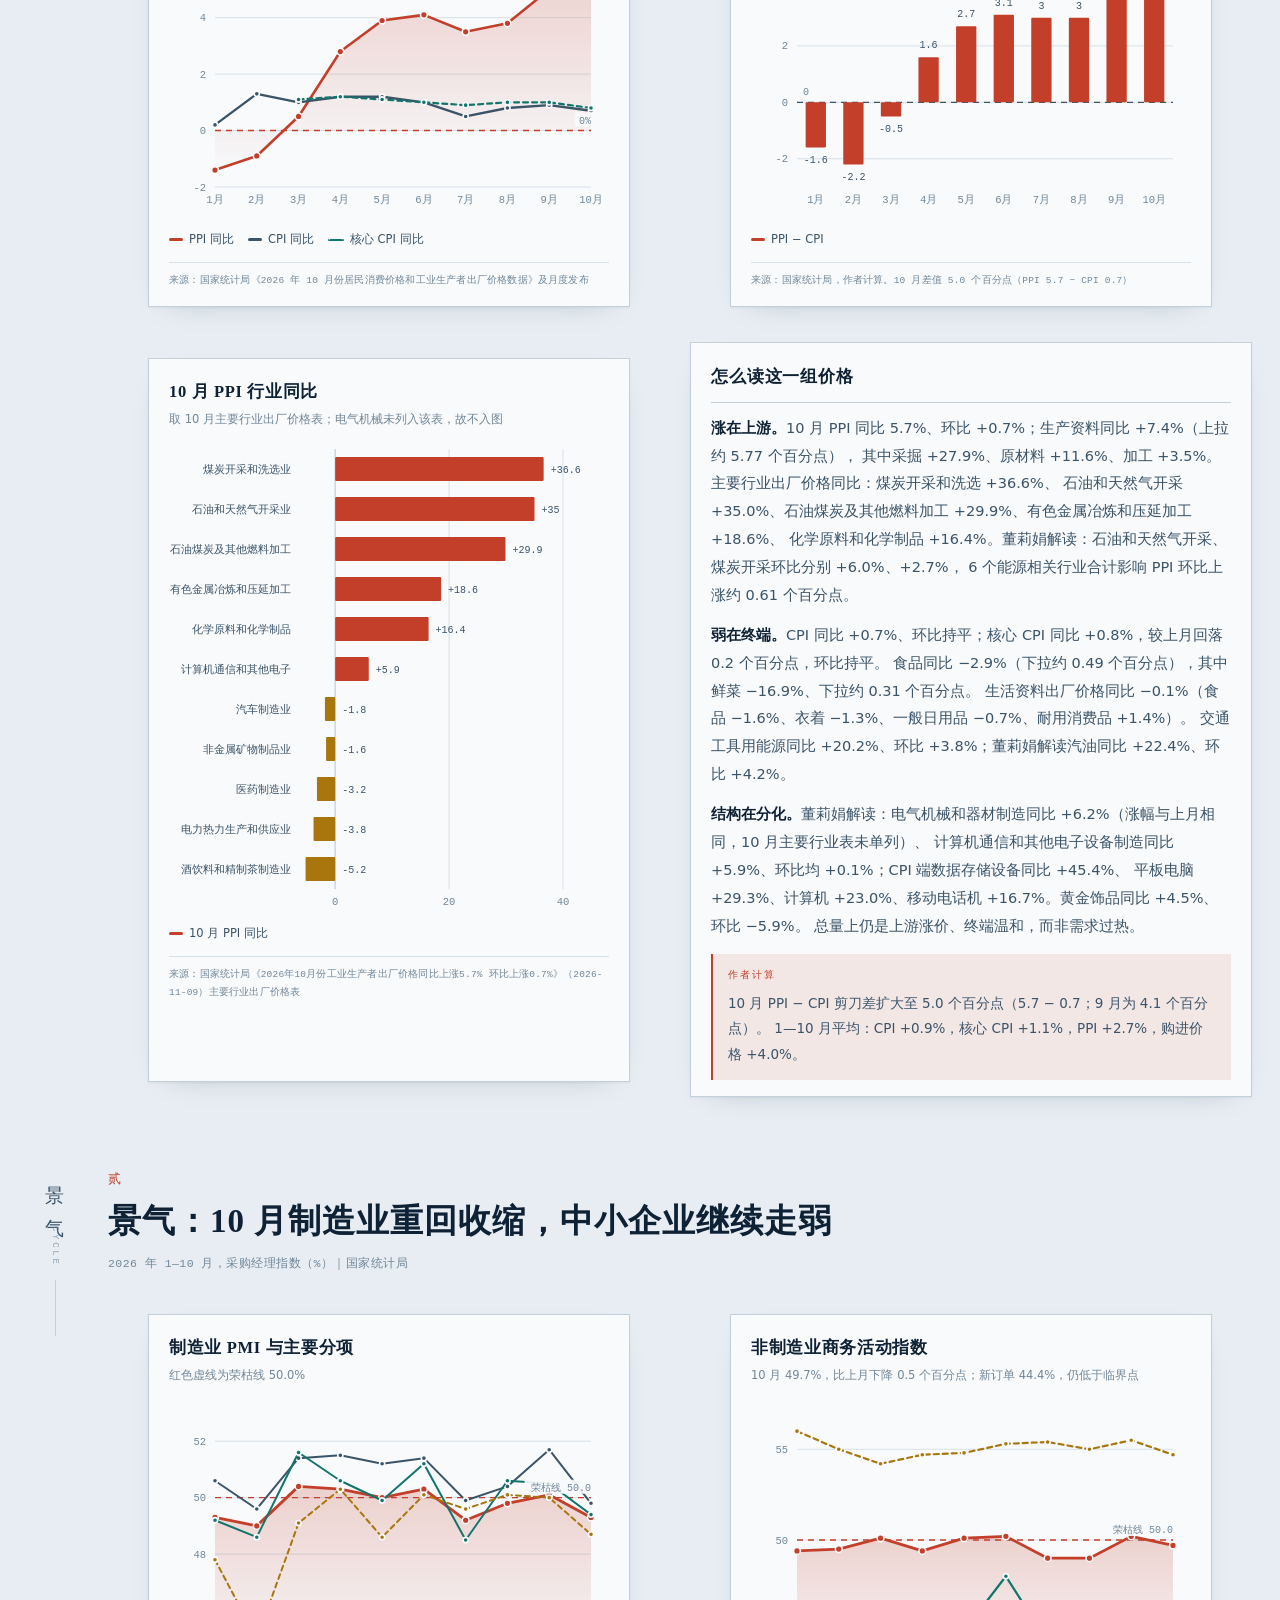
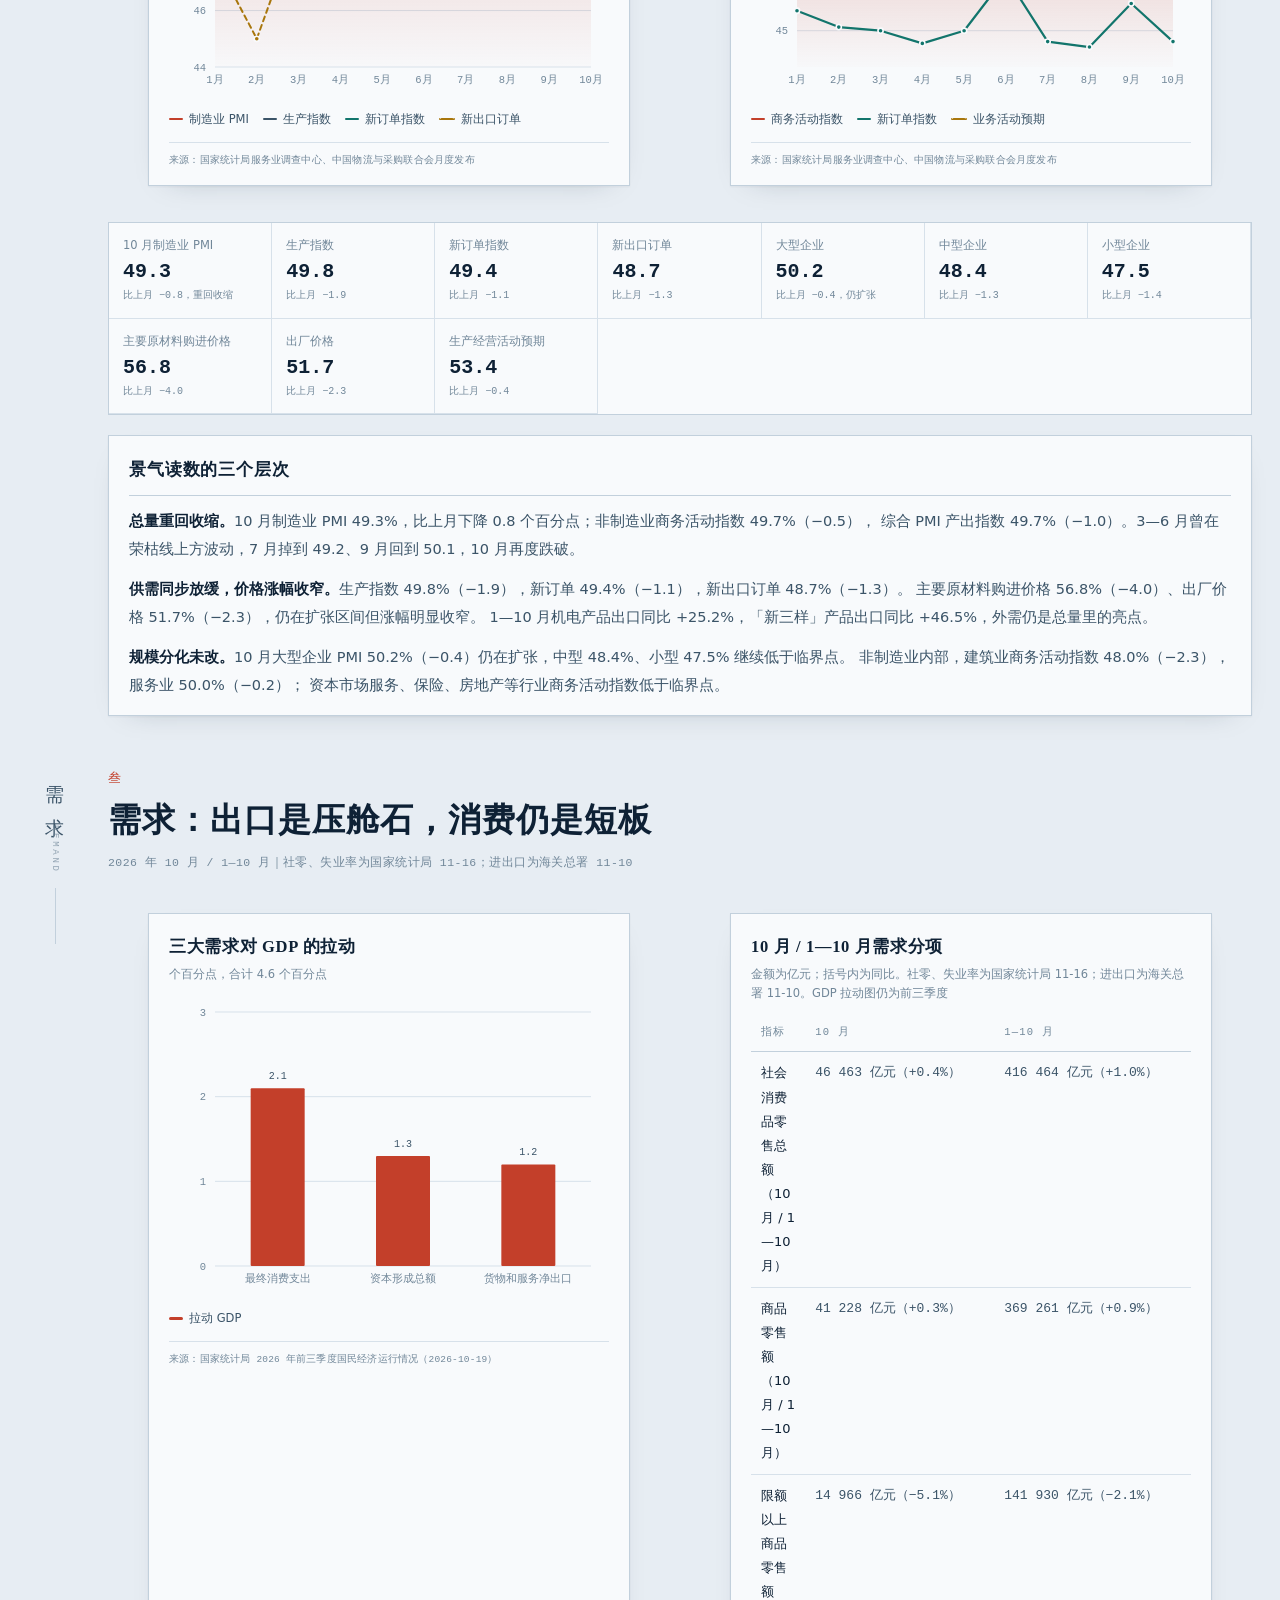
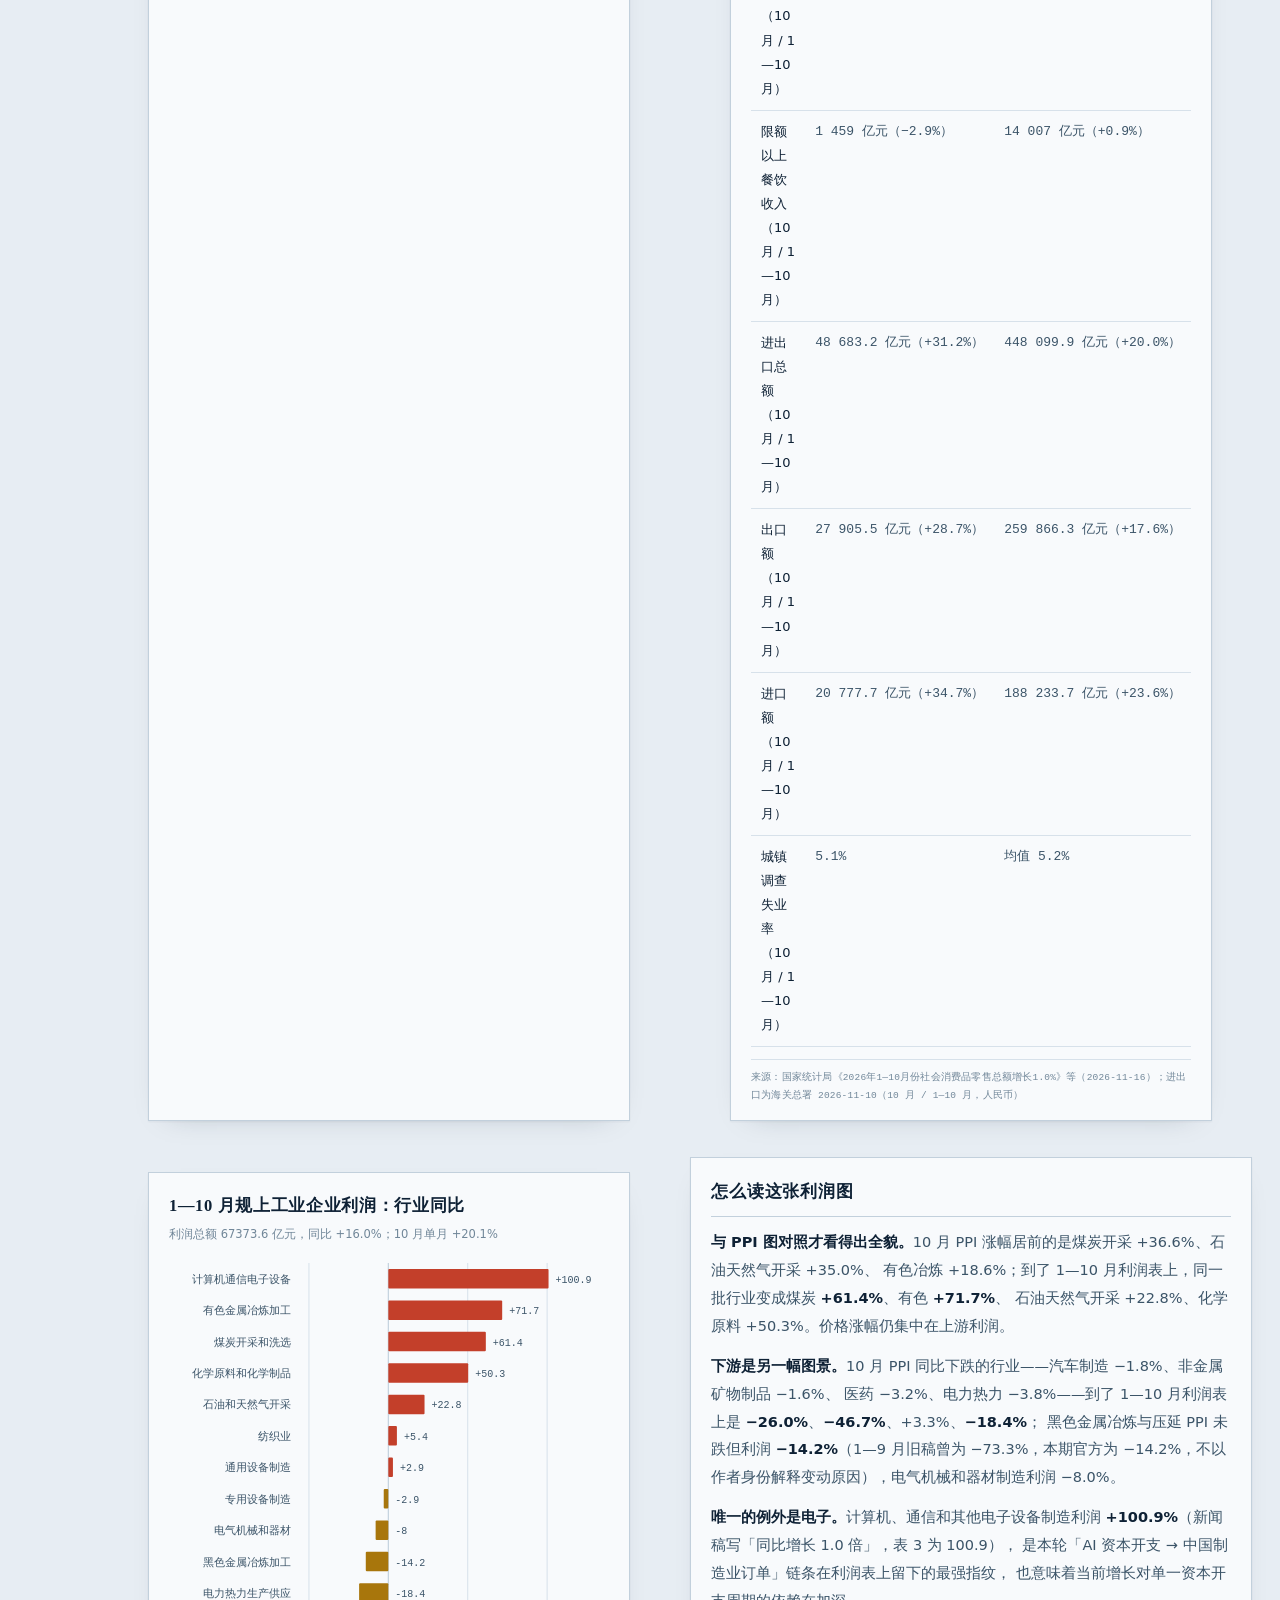
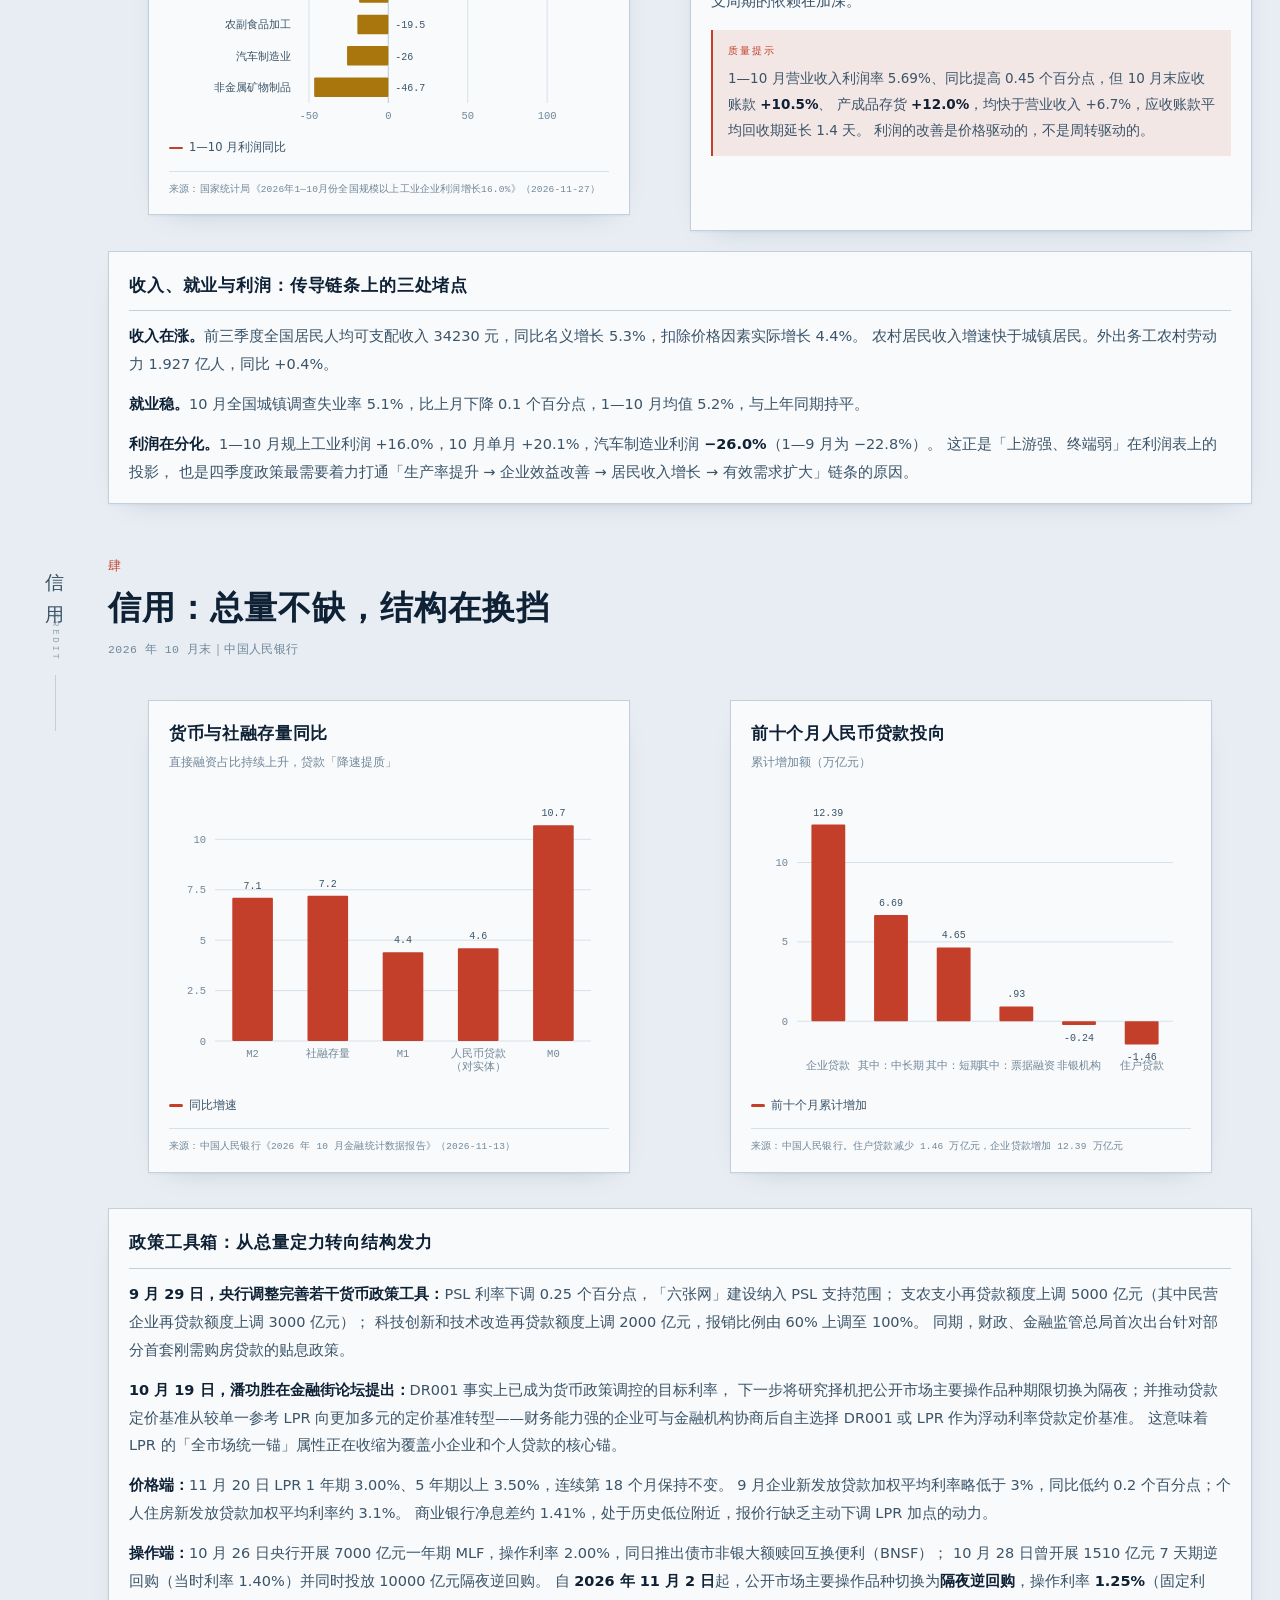
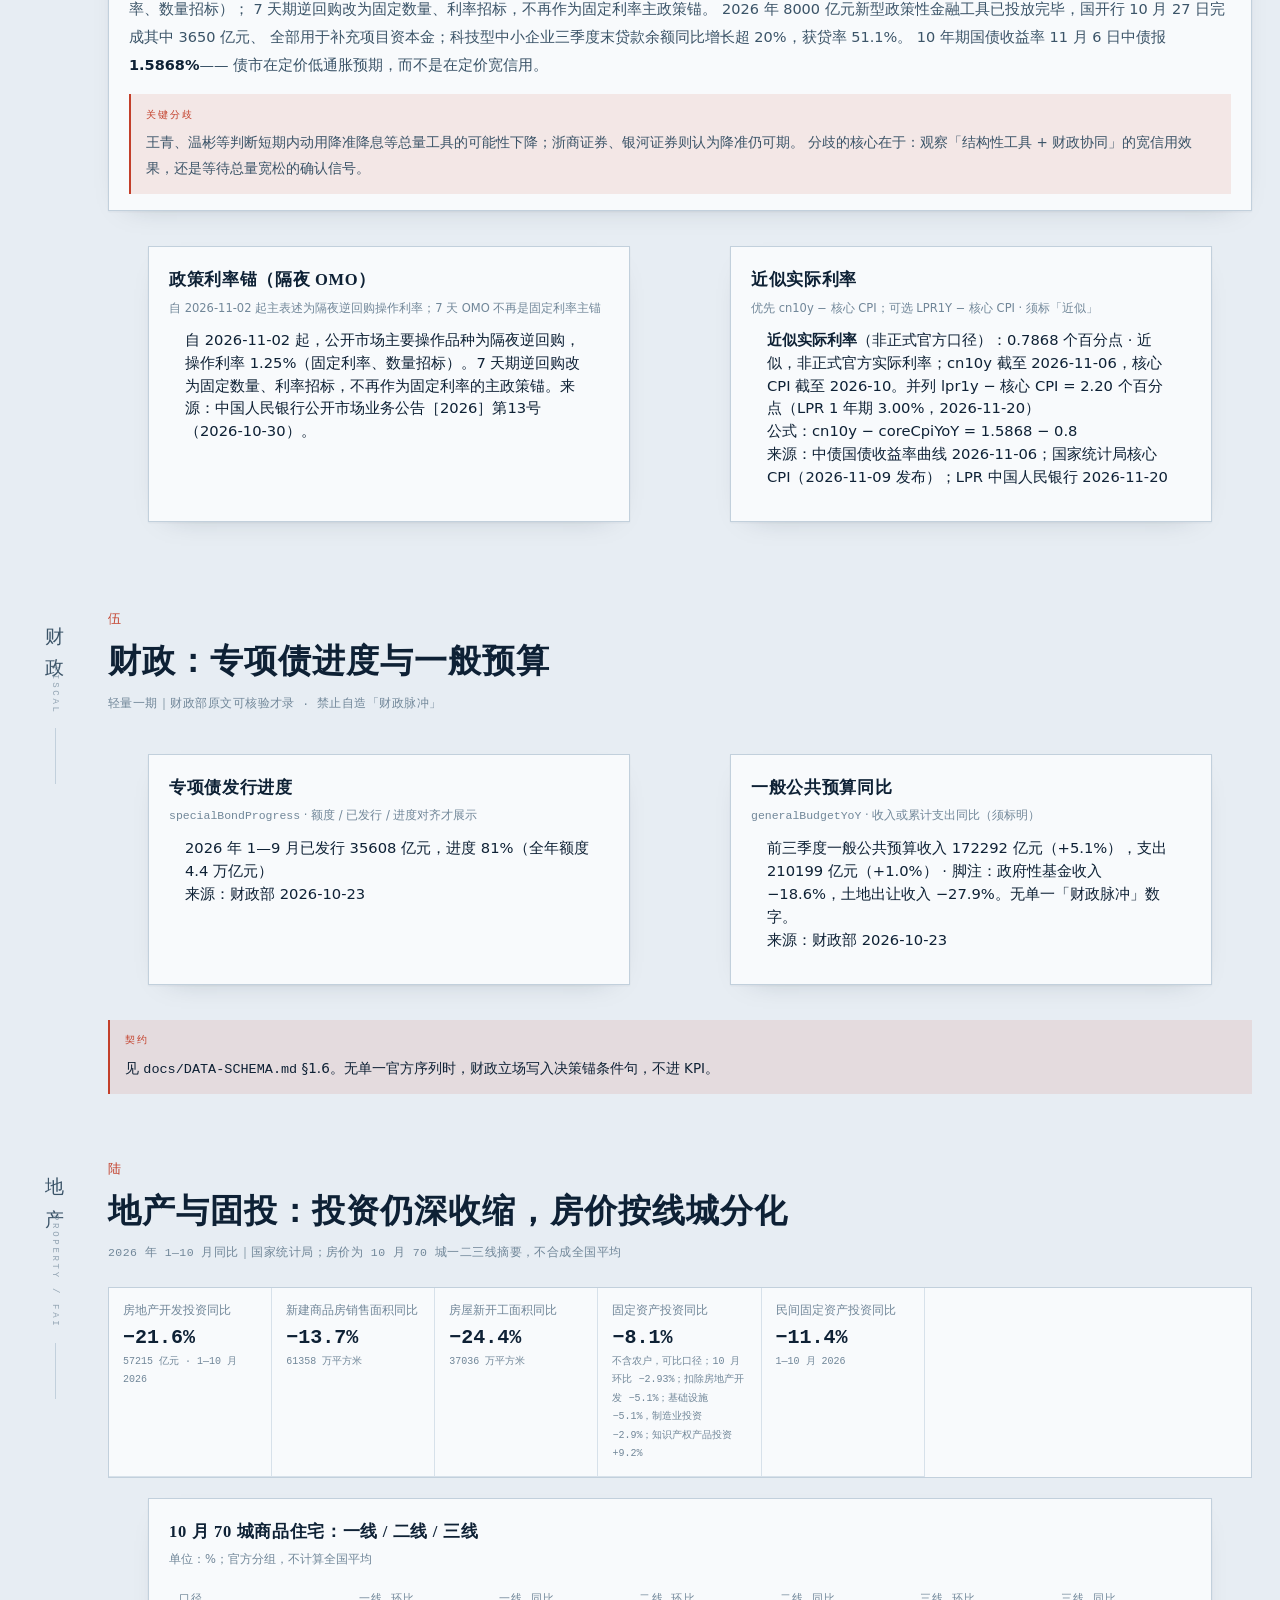
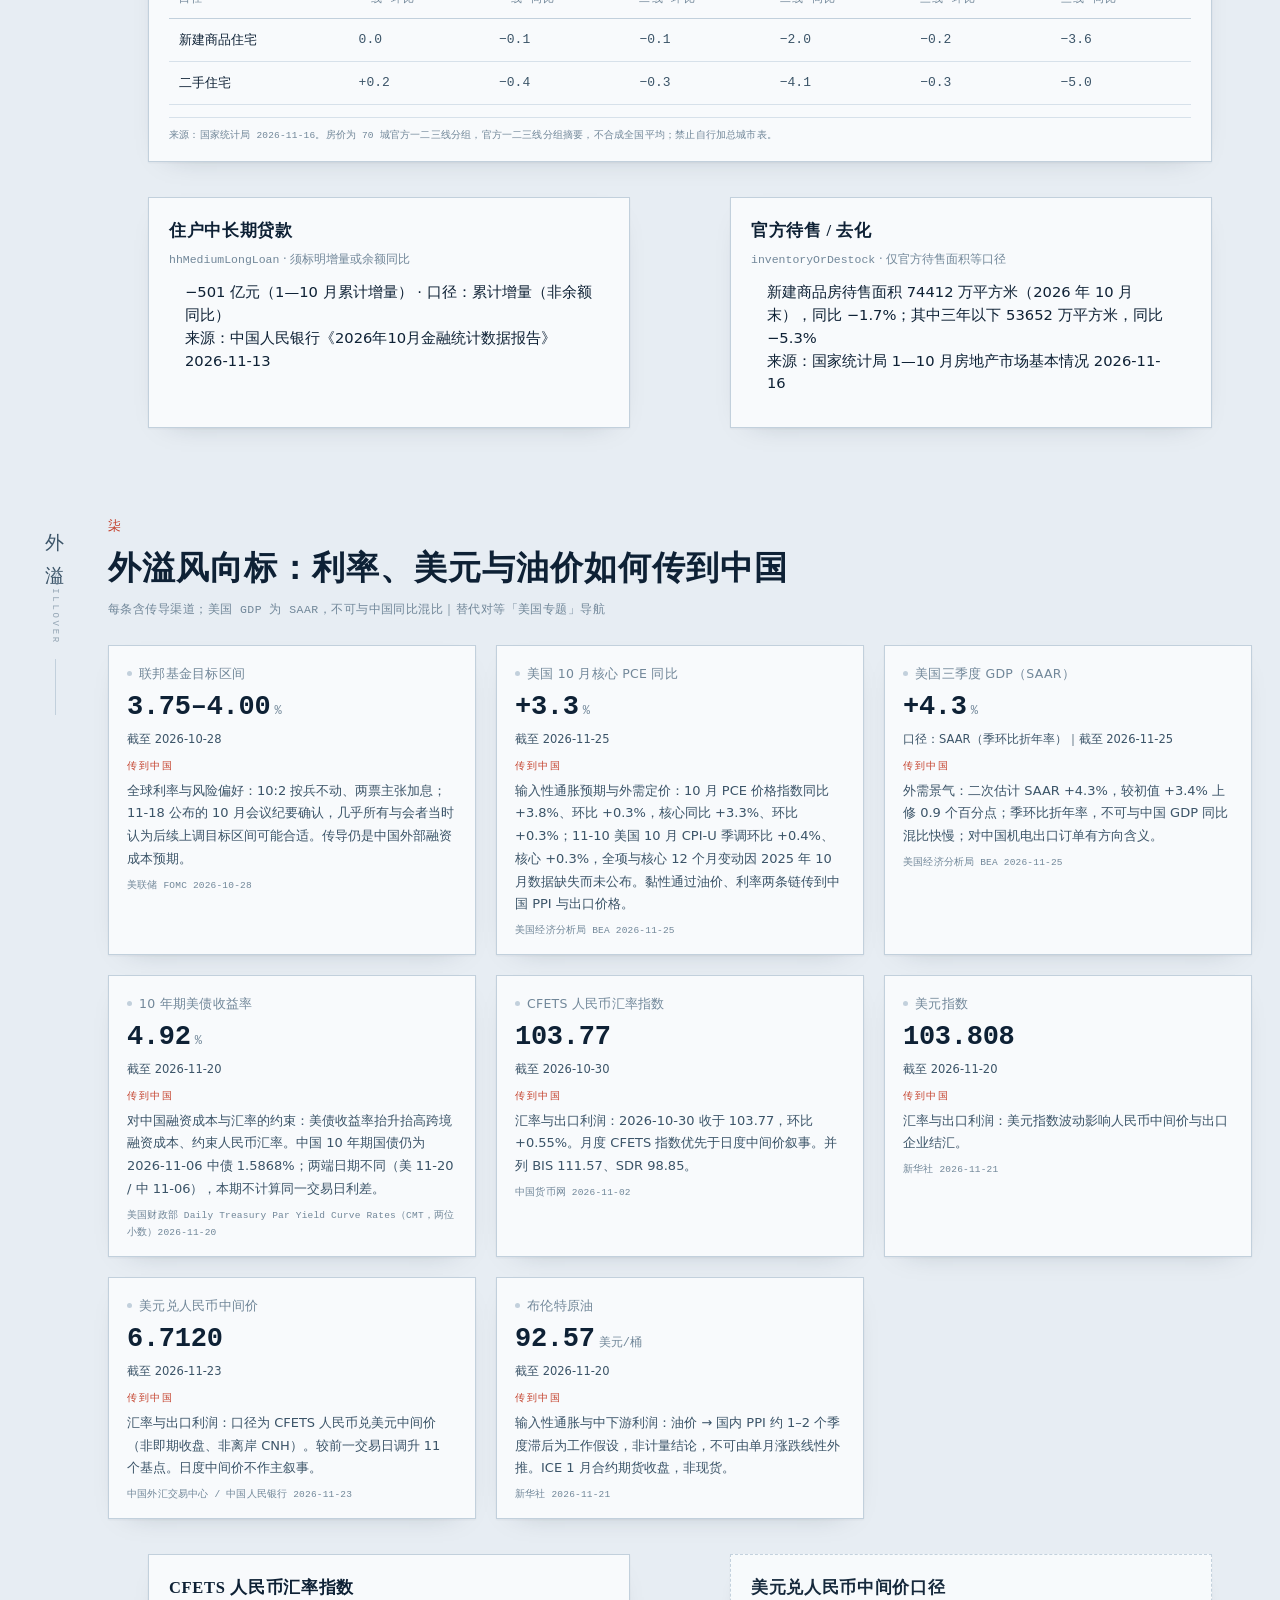
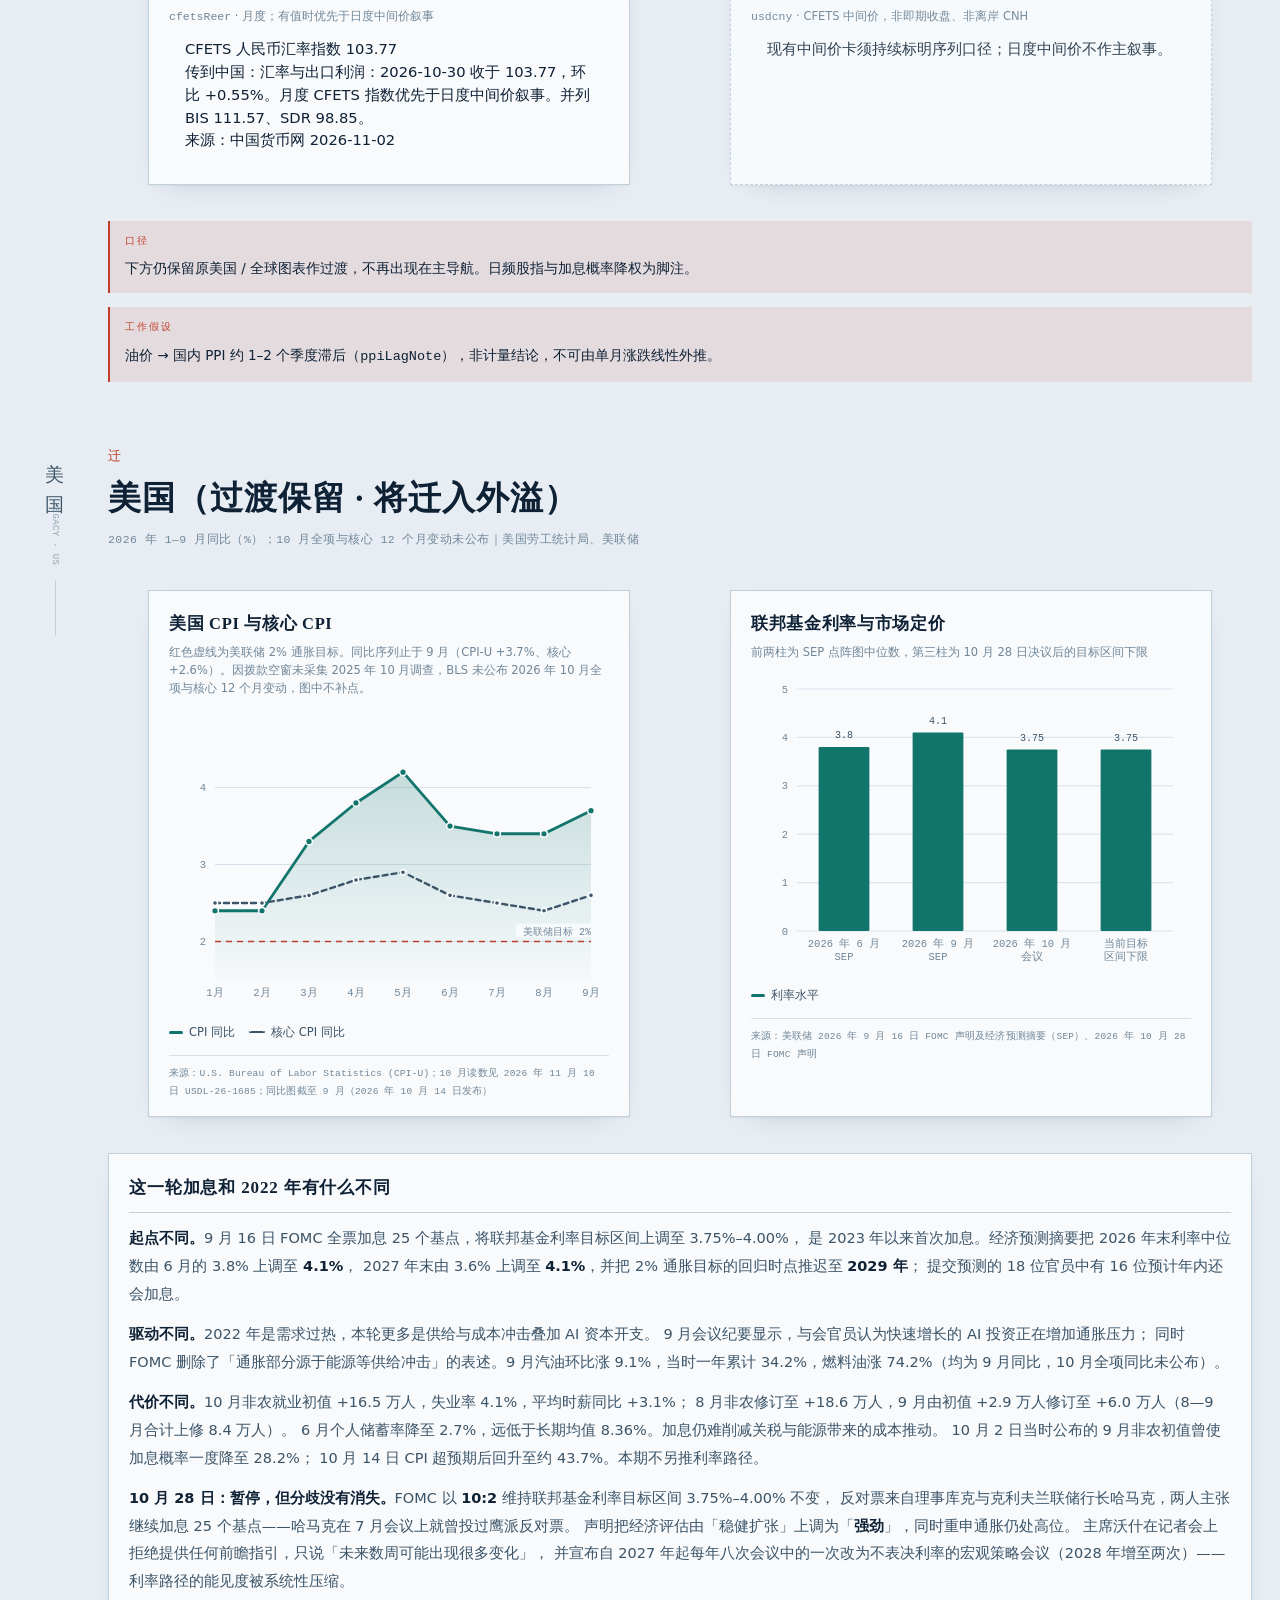
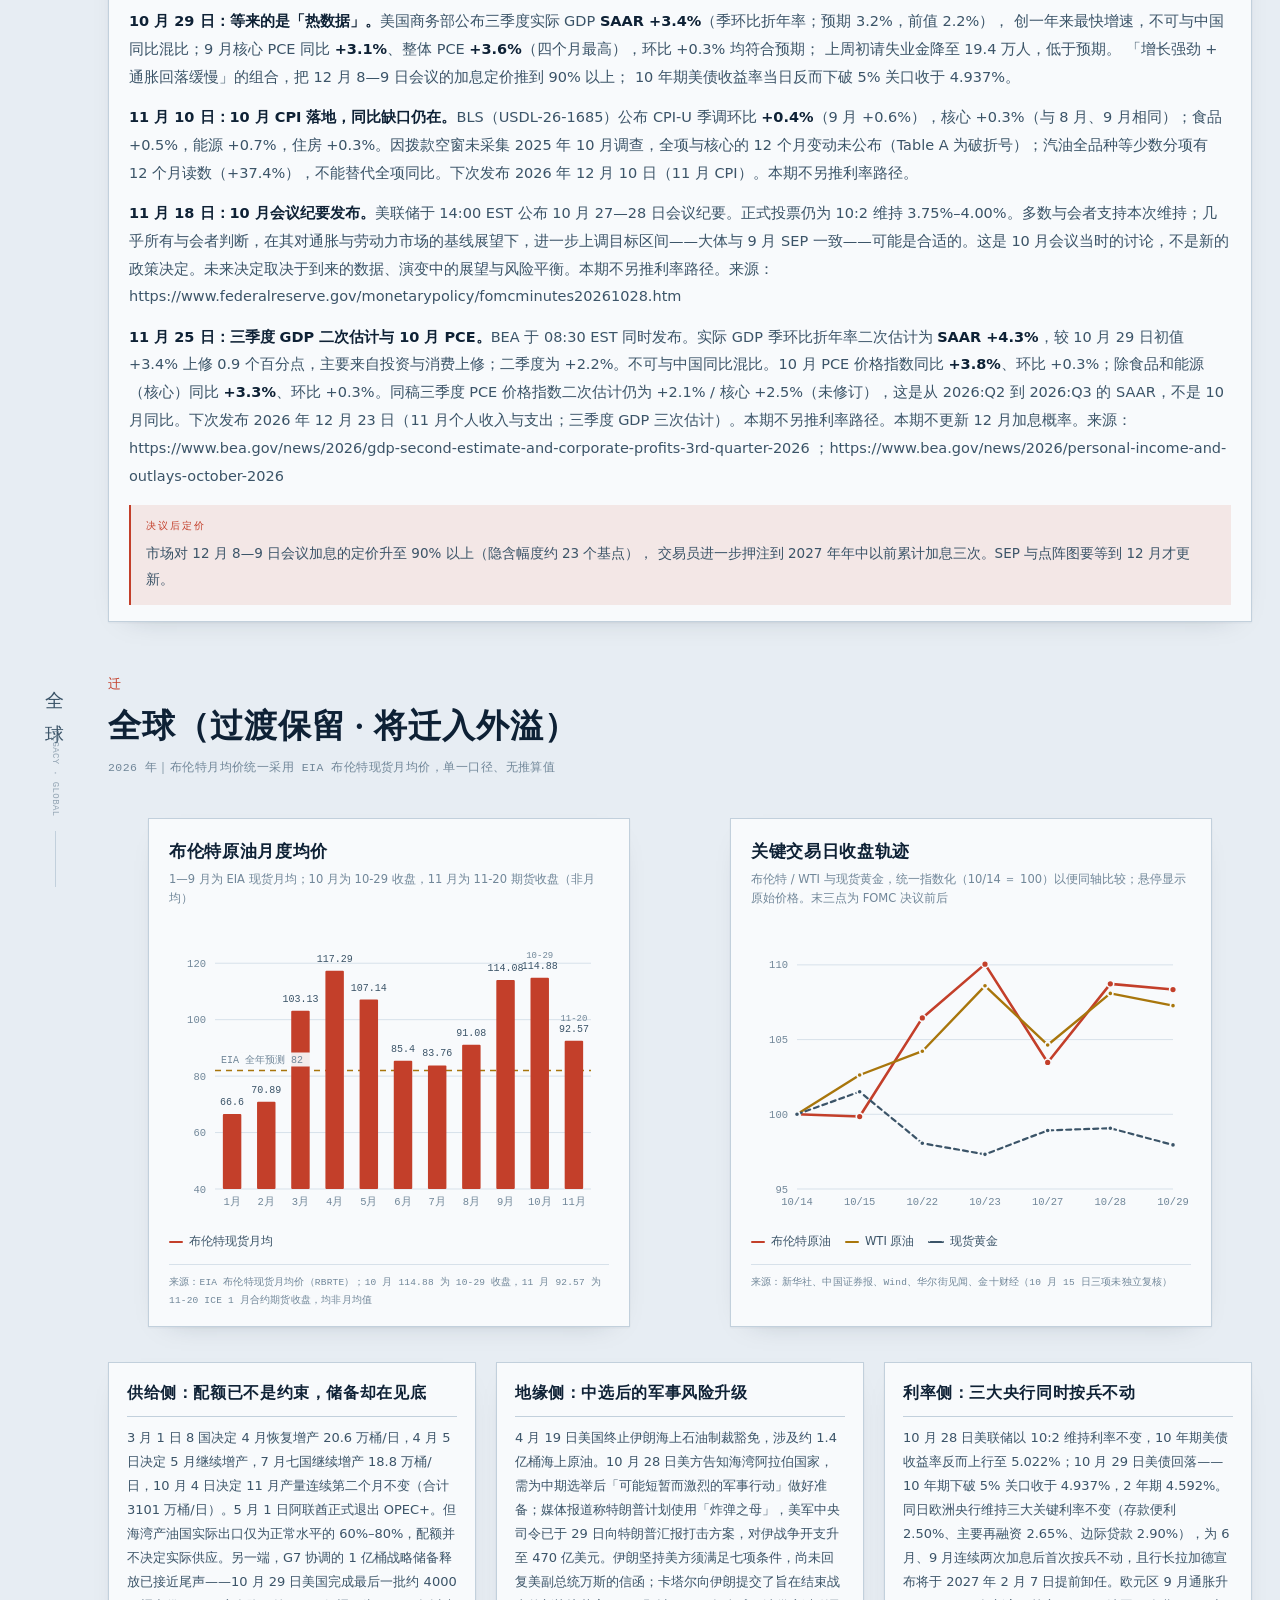
==== commit 776b6ba9: "data: 写入统计局 1—10 月规上工业利润官方读数（11-27） 国家统计局 2026-11-27 09:30 发布 1—10 月规上工业利润 +16.0%（67373.6 亿元）；同步 KPI" ====
--- a/index.html
+++ b/index.html
@@ -4,7 +4,7 @@
 <meta charset="utf-8">
 <meta name="viewport" content="width=device-width, initial-scale=1">
 <title>宏观观察 Macro Observer · 宏观经济观察</title>
-<meta name="description" content="宏观经济观察台：中国主线（增长、价格、信用、地产固投），美国与全球作外溢风向标；含长周期坐标与决策锚。数据截至 2026 年 11 月 26 日。">
+<meta name="description" content="宏观经济观察台：中国主线（增长、价格、信用、地产固投），美国与全球作外溢风向标；含长周期坐标与决策锚。数据截至 2026 年 11 月 27 日。">
 <meta name="color-scheme" content="light dark">
 <link rel="stylesheet" href="assets/styles.css?v=56">
 <link rel="icon" href="data:image/svg+xml,<svg xmlns='http://www.w3.org/2000/svg' viewBox='0 0 32 32'><rect width='32' height='32' fill='%230E2135'/><path d='M6 22 L12 13 L18 18 L26 8' stroke='%23E4674E' stroke-width='2.5' fill='none'/></svg>">
@@ -39,7 +39,7 @@
       <a href="#risks">展望</a>
     </nav>
     <div class="masthead-meta">
-      <span class="stamp" id="stamp">数据截至 2026-11-26</span>
+      <span class="stamp" id="stamp">数据截至 2026-11-27</span>
       <button class="theme-btn" id="theme-btn" type="button" aria-pressed="false">
         <span class="theme-btn-dot" aria-hidden="true"></span><span id="theme-label">终端</span>
       </button>
@@ -75,8 +75,8 @@
             <b>中国 · 量的修复快于价的修复</b>
             <p>三季度 GDP 增速较二季度回升 0.2 个百分点，但 10 月制造业 PMI 回落至 49.3%，非制造业 49.7%。
                10 月核心 CPI 同比回落至 0.8%，生产资料出厂价格同比 +7.4%、生活资料 −0.1%——
-               1—9 月工业利润 +15.5% 的表面数字下，上游电子 +103.8%、有色 +79.7%，
-               下游黑色冶炼 −73.3%、汽车 −22.8%。成本压力正在吃掉中下游利润。</p>
+               1—10 月工业利润 +16.0% 的表面数字下，上游电子 +100.9%、有色 +71.7%，
+               下游黑色冶炼 −14.2%、汽车 −26.0%。成本压力正在吃掉中下游利润。</p>
           </li>
           <li>
             <b>美国 · 通胀重新成为政策主线</b>
@@ -259,28 +259,28 @@
       <div class="grid-2">
         <figure class="panel">
           <figcaption>
-            <h3>1—9 月规上工业企业利润：行业同比</h3>
-            <span class="fig-note">利润总额 60337.4 亿元，同比 +15.5%；9 月单月 +14.4%</span>
+            <h3>1—10 月规上工业企业利润：行业同比</h3>
+            <span class="fig-note">利润总额 67373.6 亿元，同比 +16.0%；10 月单月 +20.1%</span>
           </figcaption>
           <div class="chart chart-tall" id="chart-industry-profit" data-chart="industryProfit"></div>
-          <p class="fig-src">来源：国家统计局《2026 年 1—9 月份全国规模以上工业企业利润增长 15.5%》（2026-10-27）</p>
+          <p class="fig-src">来源：国家统计局《2026年1—10月份全国规模以上工业企业利润增长16.0%》（2026-11-27）</p>
         </figure>
 
         <div class="panel panel-prose">
           <h3 class="panel-h">怎么读这张利润图</h3>
           <p><b>与 PPI 图对照才看得出全貌。</b>10 月 PPI 涨幅居前的是煤炭开采 +36.6%、石油天然气开采 +35.0%、
-             有色冶炼 +18.6%；到了 1—9 月利润表上，同一批行业变成煤炭 <b>+57.0%</b>、有色 <b>+79.7%</b>、
-             石油天然气开采 +21.3%、化学原料 +49.2%。价格涨幅仍集中在上游利润。</p>
+             有色冶炼 +18.6%；到了 1—10 月利润表上，同一批行业变成煤炭 <b>+61.4%</b>、有色 <b>+71.7%</b>、
+             石油天然气开采 +22.8%、化学原料 +50.3%。价格涨幅仍集中在上游利润。</p>
           <p><b>下游是另一幅图景。</b>10 月 PPI 同比下跌的行业——汽车制造 −1.8%、非金属矿物制品 −1.6%、
-             医药 −3.2%、电力热力 −3.8%——到了 1—9 月利润表上是 <b>−22.8%</b>、<b>−46.9%</b>、−3.3%、<b>−17.9%</b>；
-             黑色金属冶炼与压延 PPI 未跌但利润 <b>−73.3%</b>，电气机械和器材制造也由正转负至 −5.9%。</p>
-          <p><b>唯一的例外是电子。</b>计算机、通信和其他电子设备制造利润 <b>+103.8%</b>，
+             医药 −3.2%、电力热力 −3.8%——到了 1—10 月利润表上是 <b>−26.0%</b>、<b>−46.7%</b>、+3.3%、<b>−18.4%</b>；
+             黑色金属冶炼与压延 PPI 未跌但利润 <b>−14.2%</b>（1—9 月旧稿曾为 −73.3%，本期官方为 −14.2%，不以作者身份解释变动原因），电气机械和器材制造利润 −8.0%。</p>
+          <p><b>唯一的例外是电子。</b>计算机、通信和其他电子设备制造利润 <b>+100.9%</b>（新闻稿写「同比增长 1.0 倍」，表 3 为 100.9），
              是本轮「AI 资本开支 → 中国制造业订单」链条在利润表上留下的最强指纹，
              也意味着当前增长对单一资本开支周期的依赖在加深。</p>
           <p class="callout">
             <span class="callout-tag">质量提示</span>
-            1—9 月营业收入利润率 5.68%、同比提高 0.44 个百分点，但 9 月末应收账款 <b>+10.0%</b>、
-            产成品存货 <b>+11.6%</b>，均快于营业收入 +6.6%，应收账款平均回收期延长 1.3 天。
+            1—10 月营业收入利润率 5.69%、同比提高 0.45 个百分点，但 10 月末应收账款 <b>+10.5%</b>、
+            产成品存货 <b>+12.0%</b>，均快于营业收入 +6.7%，应收账款平均回收期延长 1.4 天。
             利润的改善是价格驱动的，不是周转驱动的。
           </p>
         </div>
@@ -291,8 +291,8 @@
         <p><b>收入在涨。</b>前三季度全国居民人均可支配收入 34230 元，同比名义增长 5.3%，扣除价格因素实际增长 4.4%。
            农村居民收入增速快于城镇居民。外出务工农村劳动力 1.927 亿人，同比 +0.4%。</p>
         <p><b>就业稳。</b>10 月全国城镇调查失业率 5.1%，比上月下降 0.1 个百分点，1—10 月均值 5.2%，与上年同期持平。</p>
-        <p><b>利润在分化。</b>1—9 月规上工业利润 +15.5%，9 月单月 +14.4%，但汽车制造业利润已从 1—8 月的 −16.0%
-           进一步扩大到 <b>−22.8%</b>。这正是「上游强、终端弱」在利润表上的投影，
+        <p><b>利润在分化。</b>1—10 月规上工业利润 +16.0%，10 月单月 +20.1%，汽车制造业利润 <b>−26.0%</b>（1—9 月为 −22.8%）。
+           这正是「上游强、终端弱」在利润表上的投影，
            也是四季度政策最需要着力打通「生产率提升 → 企业效益改善 → 居民收入增长 → 有效需求扩大」链条的原因。</p>
       </div>
     </div>
@@ -738,7 +738,7 @@
         <div class="panel">
           <h3 class="panel-h">主要来源</h3>
           <ul class="src-list">
-            <li><b>国家统计局</b>　2026 年 10 月国民经济运行 / 工业增加值 / 固投 / 房地产 / 社零 / 70 城房价及杨彩芳解读（11-16）；10 月 CPI/PPI（11-09）；10 月 PMI（10-31）；前三季度 GDP 仍用国民经济运行情况（10-19）；1—9 月规模以上工业企业利润（10-27，尚无 1—10 月利润稿）</li>
+            <li><b>国家统计局</b>　2026 年 10 月国民经济运行 / 工业增加值 / 固投 / 房地产 / 社零 / 70 城房价及杨彩芳解读（11-16）；10 月 CPI/PPI（11-09）；10 月 PMI（10-31）；前三季度 GDP 仍用国民经济运行情况（10-19）；1—10 月规模以上工业企业利润（11-27）</li>
             <li><b>中国人民银行 / 中国外汇交易中心 / 中央国债登记结算公司（中债）</b>　2026 年 10 月金融统计数据报告（11-13，当期为初步数）、11 月 20 日 LPR 公告、10 月 20 日 LPR 公告、公开市场业务公告［2026］第13号（10-30，隔夜 OMO 1.25% 自 11-02 实施）、人民币汇率中间价（11-23：6.7120；前一交易日 11-20：6.7131，调升 11 个基点）、CFETS 人民币汇率指数（11-02 发布）、中债国债收益率曲线（11-06，本轮未更新）</li>
             <li><b>国家外汇管理局</b>　2026 年 10 月末外汇储备（11-07）：34052 亿美元</li>
             <li><b>财政部</b>　2026 年 1—9 月财政收支情况（10-23）：专项债进度、一般公共预算</li>
@@ -754,14 +754,14 @@
         <div class="panel">
           <h3 class="panel-h">口径说明与已知局限</h3>
           <ul class="src-list">
-            <li>本页为<strong>静态快照</strong>，不含实时行情接口，价格数据截至 2026 年 11 月 20 日原油期货 / 美债 / 美元指数收盘（人民币中间价截至 11 月 23 日；中债 10 年期国债截至 11 月 6 日，本轮未更新），国内宏观数据截至各指标最近一次发布。11 月 LPR 已纳入（中国人民银行 2026-11-20）。中国 10 月工业 / 社零 / 失业率 / 固投 / 地产 / 70 城房价已纳入（国家统计局 2026-11-16）；10 月金融统计已纳入（中国人民银行 2026-11-13，当期为初步数）。中国 10 月 CPI/PPI 已纳入（国家统计局 2026-11-09）；美国 10 月 CPI 已纳入（BLS 2026-11-10，USDL-26-1685；全项与核心 12 个月变动未公布，KPI 改为季调环比）。海关 10 月 / 1—10 月货物贸易已纳入（海关总署 2026-11-10，人民币；需求表用亿元精表一位小数）。美联储 10 月会议纪要已纳入（2026-11-18 14:00 EST 发布）。美国 10 月 PCE 与三季度 GDP 二次估计已纳入（BEA 2026-11-25）。中国 10 年期国债收益率采用 11 月 6 日中债 <strong>1.5868%</strong>（本轮未更新）。自 11 月 2 日起政策利率主锚为隔夜 OMO <strong>1.25%</strong>，不再把 7 天 OMO 1.40% 当作唯一政策利率。戳记 2026-11-26 不等于所有序列都刷新到 11-26：只有 BEA 11-25 的 10 月 PCE 与三季度 GDP 二次估计是新 vintage；其余中国主线、LPR、外溢行情（美债 11-20 / 油价 11-20 / 美元指数 11-20 / 中间价 11-23 / 中债 11-06）保持第 57 期快照。</li>
+            <li>本页为<strong>静态快照</strong>，不含实时行情接口，价格数据截至 2026 年 11 月 20 日原油期货 / 美债 / 美元指数收盘（人民币中间价截至 11 月 23 日；中债 10 年期国债截至 11 月 6 日，本轮未更新），国内宏观数据截至各指标最近一次发布。11 月 LPR 已纳入（中国人民银行 2026-11-20）。中国 10 月工业 / 社零 / 失业率 / 固投 / 地产 / 70 城房价已纳入（国家统计局 2026-11-16）；10 月金融统计已纳入（中国人民银行 2026-11-13，当期为初步数）。中国 10 月 CPI/PPI 已纳入（国家统计局 2026-11-09）；美国 10 月 CPI 已纳入（BLS 2026-11-10，USDL-26-1685；全项与核心 12 个月变动未公布，KPI 改为季调环比）。海关 10 月 / 1—10 月货物贸易已纳入（海关总署 2026-11-10，人民币；需求表用亿元精表一位小数）。美联储 10 月会议纪要已纳入（2026-11-18 14:00 EST 发布）。美国 10 月 PCE 与三季度 GDP 二次估计已纳入（BEA 2026-11-25）。中国 1—10 月规上工业利润已纳入（国家统计局 2026-11-27）。中国 10 年期国债收益率采用 11 月 6 日中债 <strong>1.5868%</strong>（本轮未更新）。自 11 月 2 日起政策利率主锚为隔夜 OMO <strong>1.25%</strong>，不再把 7 天 OMO 1.40% 当作唯一政策利率。戳记 2026-11-27 不等于所有序列都刷新到 11-27：本轮新 vintage 是 1—10 月规上工业利润；其余中国主线、LPR、外溢行情（美债 11-20 / 油价 11-20 / 美元指数 11-20 / 中间价 11-23 / 中债 11-06）与美国 PCE / GDP 二次估计保持原快照。</li>
             <li>布伦特月均价统一采用 <strong>EIA 布伦特现货月均价（RBRTE）</strong>：1—9 月为官方月度均价；10 月柱为 10 月 29 日收盘 114.88、11 月柱为 11 月 20 日 ICE 1 月合约期货收盘 92.57（图注已标明，非月均值、非现货）。</li>
             <li><strong>现货黄金</strong>统一采用伦敦现货金收盘价（10 月 29 日 4021.21 美元/盎司），与纽约商品交易所 12 月黄金期货（10 月 29 日 4033.30 美元）不是同一价格，不要混用。</li>
             <li>关键交易日图中 10 月 15 日的布伦特、WTI 与黄金收盘价未能独立复核，与当日早盘行情方向一致；其余六个交易日均有新华社 / 中国证券报 / Wind / 华尔街见闻 / 金十财经收盘数据可查。</li>
             <li>当期社会消费品零售总额为 <strong>10 月 46 463 亿元、同比 +0.4%</strong>（1—10 月 416 464 亿元、同比 +1.0%），国家统计局 2026-11-16。历史口径注记：曾误把前三季度累计餐饮收入 41 969 亿元、同比 +2.4% 写成 9 月社零；9 月社零官方值为 42 433 亿元、同比 +1.1%，现已不是当期。概览稿「社会消费商品和服务零售总额」1—10 月同比 +2.5%（其中服务零售额 +4.9%）与社零口径不同，正刊需求表不采用。</li>
-            <li>「1—9 月规上工业利润 +15.5%」按统计局<strong>可比口径</strong>计算，与上年同期公布的绝对额不可直接相减；分行业数据取自统计局分行业表，石油、煤炭及其他燃料加工业因上年同期为亏损而无法计算同比增速。</li>
+            <li>「1—10 月规上工业利润 +16.0%」按统计局<strong>可比口径</strong>计算，与上年同期公布的绝对额不可直接相减（不得用 67373.6 减 60337.4 当作 10 月利润额）；分行业数据取自统计局分行业表，石油、煤炭及其他燃料加工业因上年同期为亏损而无法计算同比增速，行业同比图不编该柱。</li>
             <li>美国 10 年期国债收益率采用财政部 Daily Treasury Par Yield Curve（CMT）11 月 20 日的 <strong>4.92%</strong>（官方表两位小数）。中国 10 年期国债收益率仍采用中债 11 月 6 日收盘 <strong>1.5868%</strong>（本轮未能在中债官方页面独立核验更新收盘，按规则保留）。两端日期不同（美 11-20 / 中 11-06），本期不计算同一交易日中美利差。</li>
-            <li>近似实际利率 = 中债 10 年期国债 1.5868% − 10 月核心 CPI 同比 0.8% = <strong>0.7868 个百分点</strong>，非正式官方实际利率；核心 CPI 与国债时点不同（2026-10 vs 2026-11-06）。并列 LPR 1 年期 3.00% − 核心 CPI 0.8% = 2.20 个百分点（LPR 为 2026-11-20 报价，数值未变）。专项债、一般公共预算取财政部 10-23 原文（1—9 月，本轮未更新）。新建商品房待售面积取统计局 1—10 月房地产市场基本情况（2026-11-16）。权益锚估值 asOf 为中证单张 <strong>2026-10-30</strong>（创业板指页脚 2026 年 10 月），与站点 dataCutoff 2026-11-26 不同；四只中证滚动市盈率已核验，创业板 PE 未标滚动故 provisional，全部 pePercentile 为 empty。人民币中间价为 2026-11-23 的 <strong>6.7120</strong>（CFETS 中间价）；前一交易日 11-20 为 6.7131，仅作较前一日比较，不作 asOf。</li>
+            <li>近似实际利率 = 中债 10 年期国债 1.5868% − 10 月核心 CPI 同比 0.8% = <strong>0.7868 个百分点</strong>，非正式官方实际利率；核心 CPI 与国债时点不同（2026-10 vs 2026-11-06）。并列 LPR 1 年期 3.00% − 核心 CPI 0.8% = 2.20 个百分点（LPR 为 2026-11-20 报价，数值未变）。专项债、一般公共预算取财政部 10-23 原文（1—9 月，本轮未更新）。新建商品房待售面积取统计局 1—10 月房地产市场基本情况（2026-11-16）。权益锚估值 asOf 为中证单张 <strong>2026-10-30</strong>（创业板指页脚 2026 年 10 月），与站点 dataCutoff 2026-11-27 不同；四只中证滚动市盈率已核验，创业板 PE 未标滚动故 provisional，全部 pePercentile 为 empty。人民币中间价为 2026-11-23 的 <strong>6.7120</strong>（CFETS 中间价）；前一交易日 11-20 为 6.7131，仅作较前一日比较，不作 asOf。</li>
             <li>美国季度 GDP 一律标注 <strong>SAAR（季环比折年率）</strong>，中国 GDP 默认同比，禁止并排比快慢。美国 10 月 PCE 为<strong>同比 / 环比</strong>（全项同比 +3.8%、环比 +0.3%；核心同比 +3.3%、环比 +0.3%），不可与三季度 GDP / 季度 PCE 价格指数的 SAAR（二次估计实际 GDP +4.3%；季度 PCE 价格指数仍为 +2.1% / 核心 +2.5%，未修订）混用。美国 10 月 CPI 头条为<strong>季调环比</strong>（全项 +0.4%、核心 +0.3%），不可与中国 CPI 同比混比。</li>
             <li>美国 2026 年 10 月 CPI：因 2025 年拨款空窗未采集 10 月调查，BLS <strong>未公布</strong>全项与核心 12 个月变动（USDL-26-1685 Table A / Table 5 为破折号）。汽油全品种等少数分项 12 个月读数（如 +37.4%）不得替代全项同比。9 月全项同比 +3.7%、核心 +2.6% 仍为最近已公布同比点；同比图不补 10 月点。</li>
             <li>本页内容为公开数据整理与观点转述，<strong>不构成任何投资建议</strong>。</li>
@@ -780,14 +780,14 @@
       <p>中国主线观察台：理解 · 学习 · 长周期坐标 · 决策锚。</p>
     </div>
     <div class="foot-meta">
-      <span id="stamp-built">页面生成：2026-11-26</span>
-      <span id="stamp-cutoff">数据截至：2026-11-26</span>
+      <span id="stamp-built">页面生成：2026-11-27</span>
+      <span id="stamp-cutoff">数据截至：2026-11-27</span>
       <span>不构成投资建议</span>
     </div>
   </div>
 </footer>
 
-<script src="assets/data.js?v=60"></script>
+<script src="assets/data.js?v=61"></script>
 <script src="assets/app.js?v=57"></script>
 </body>
 </html>
